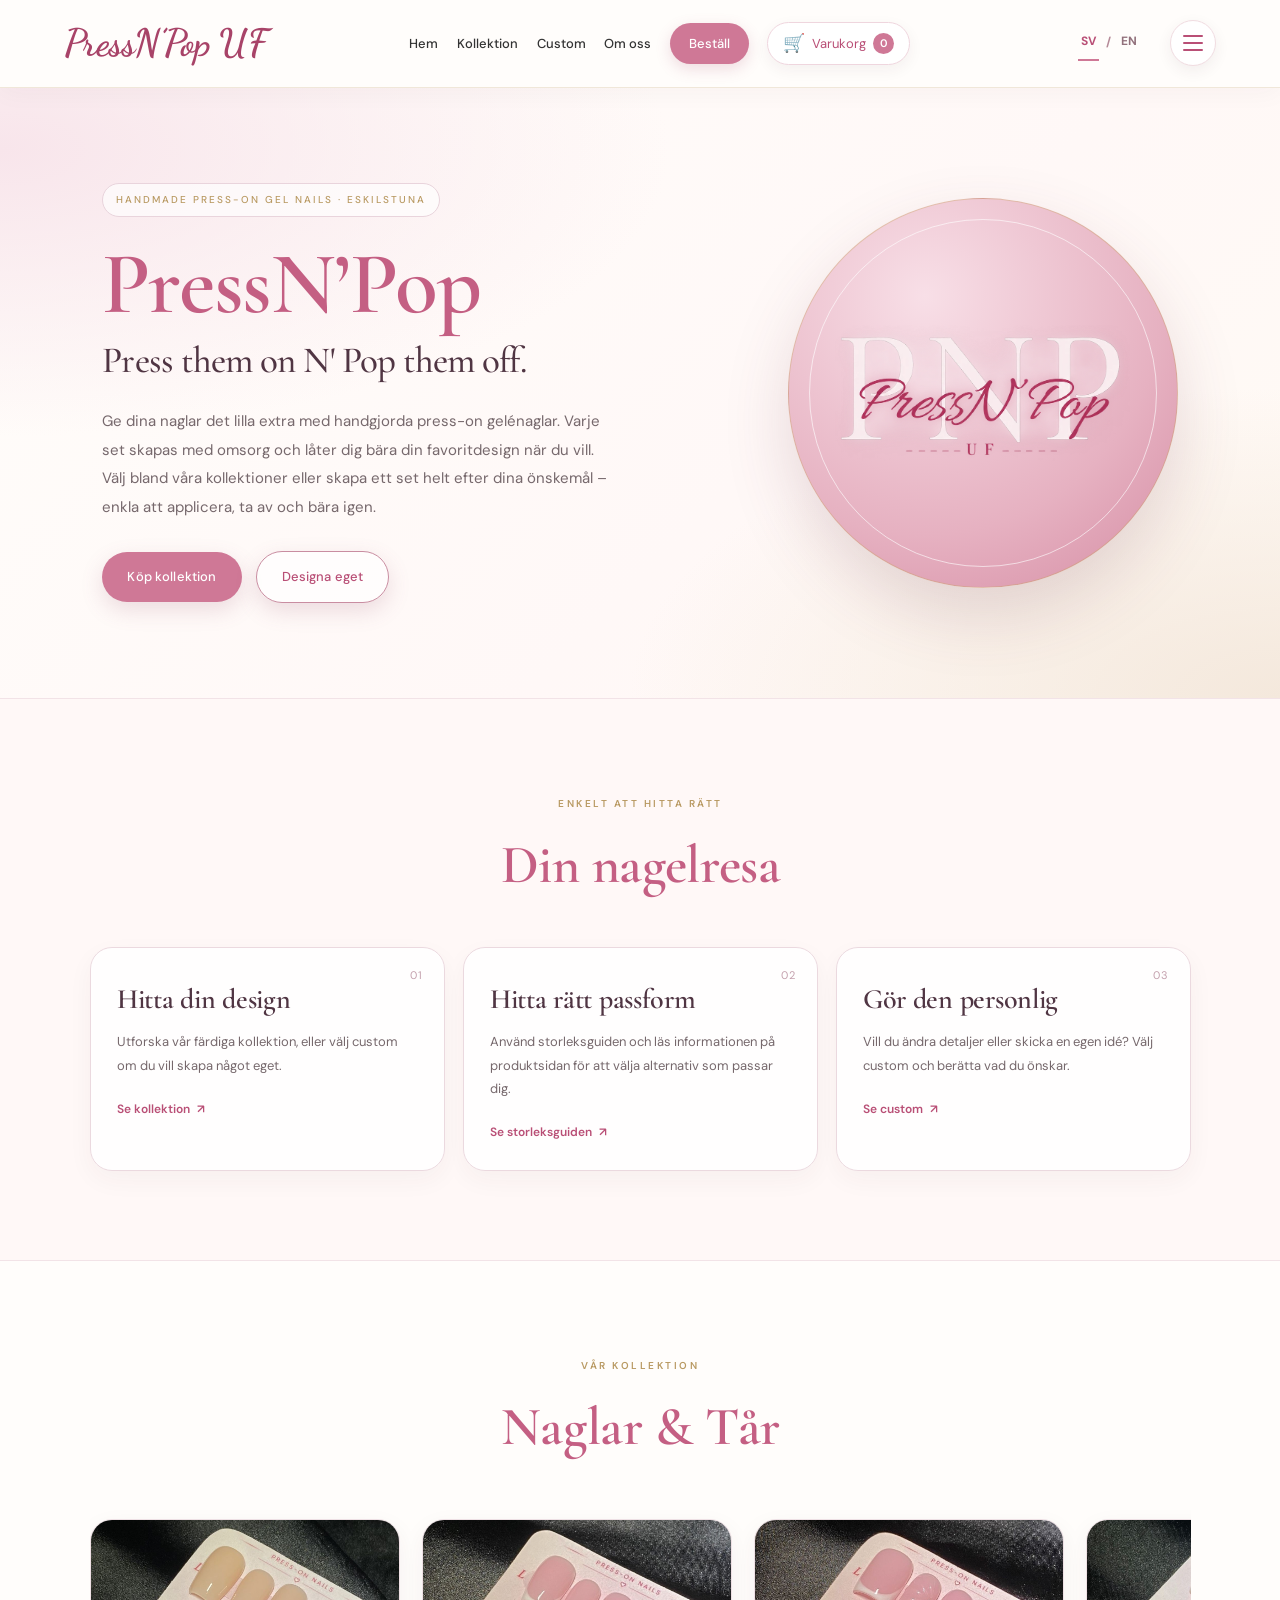
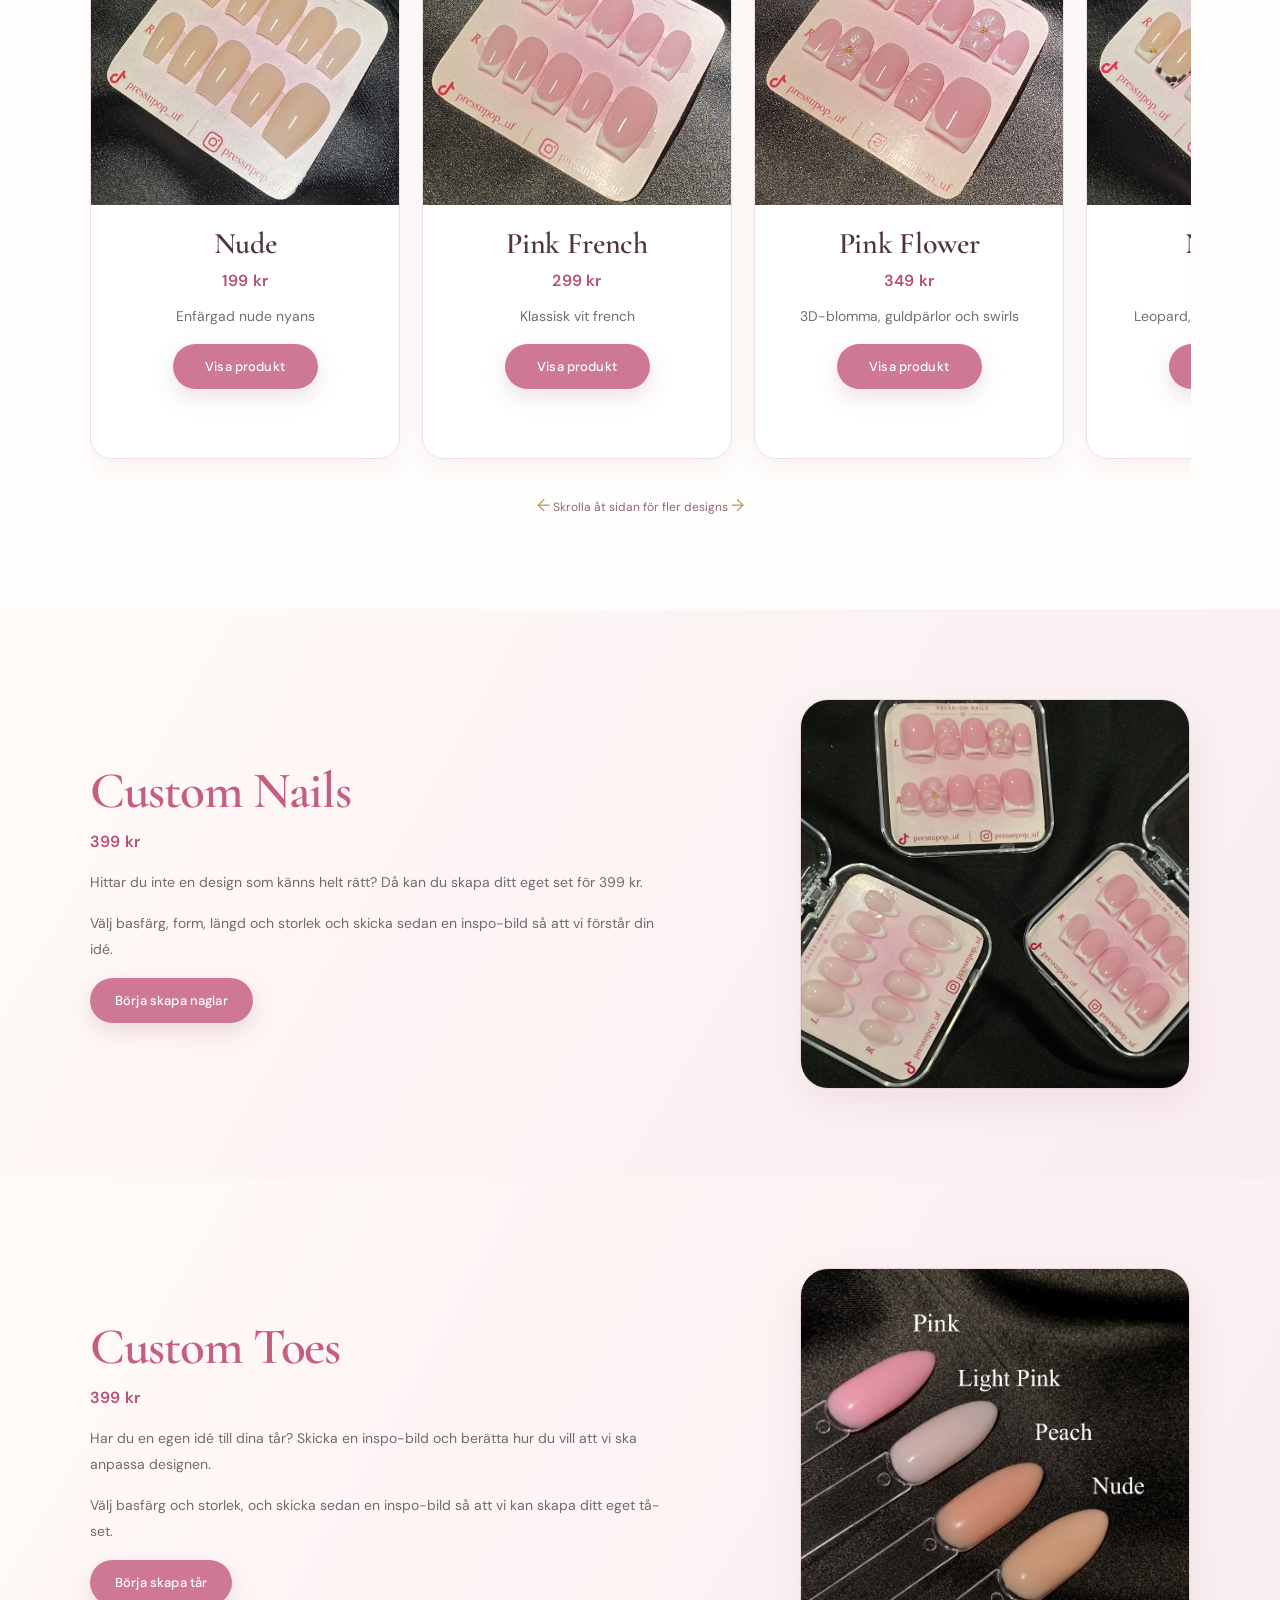
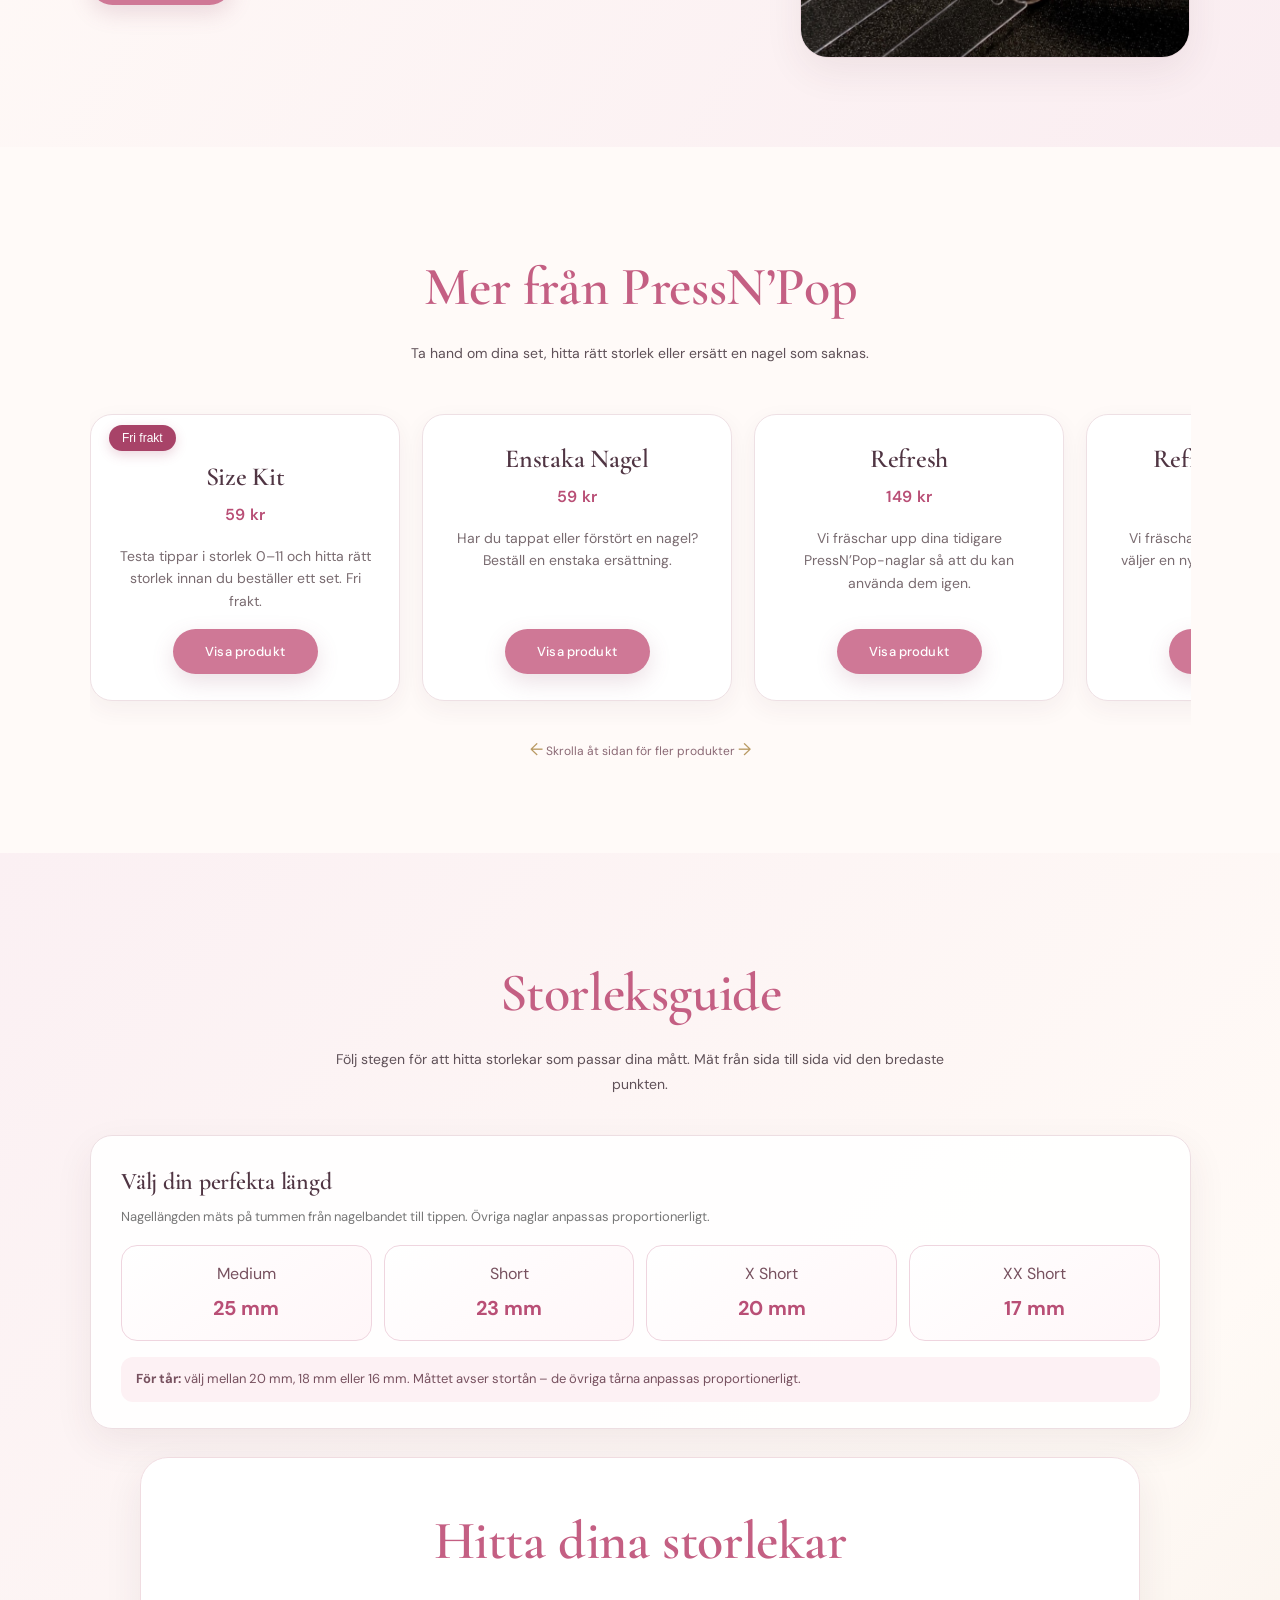
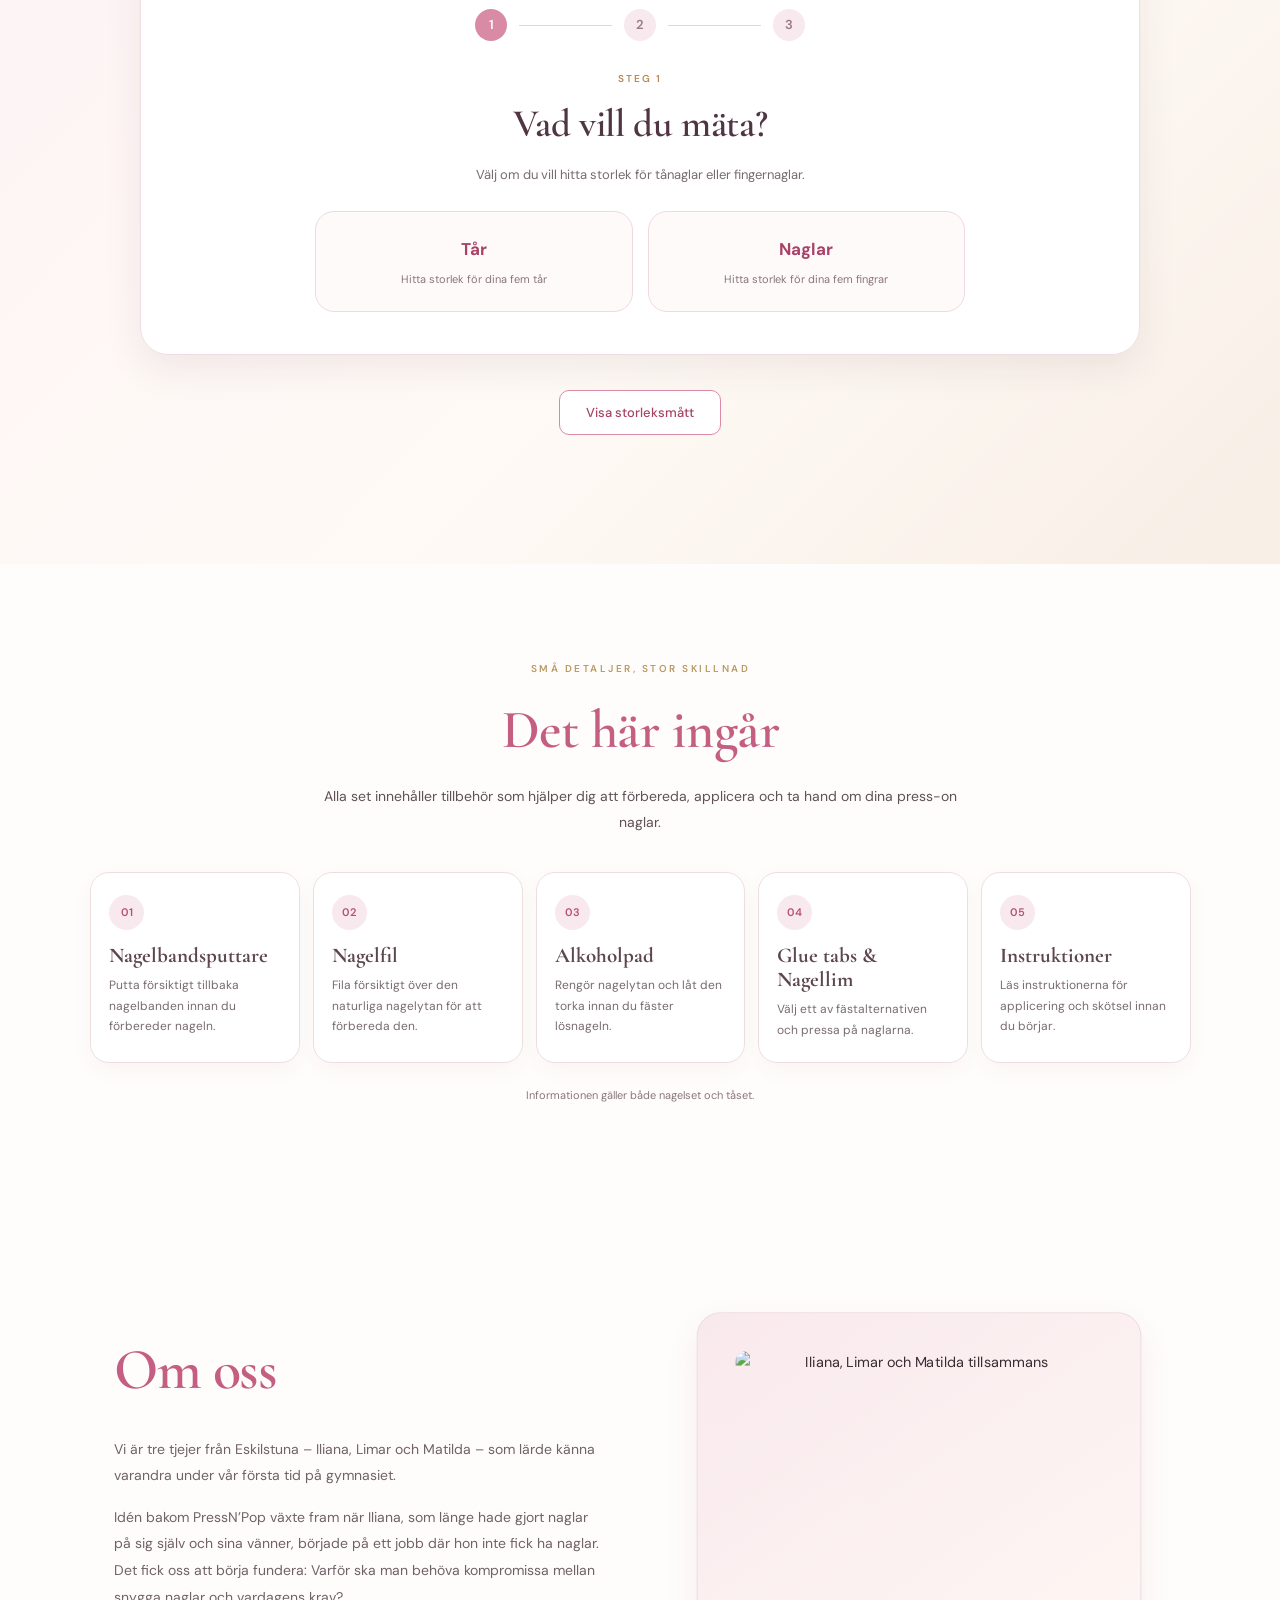
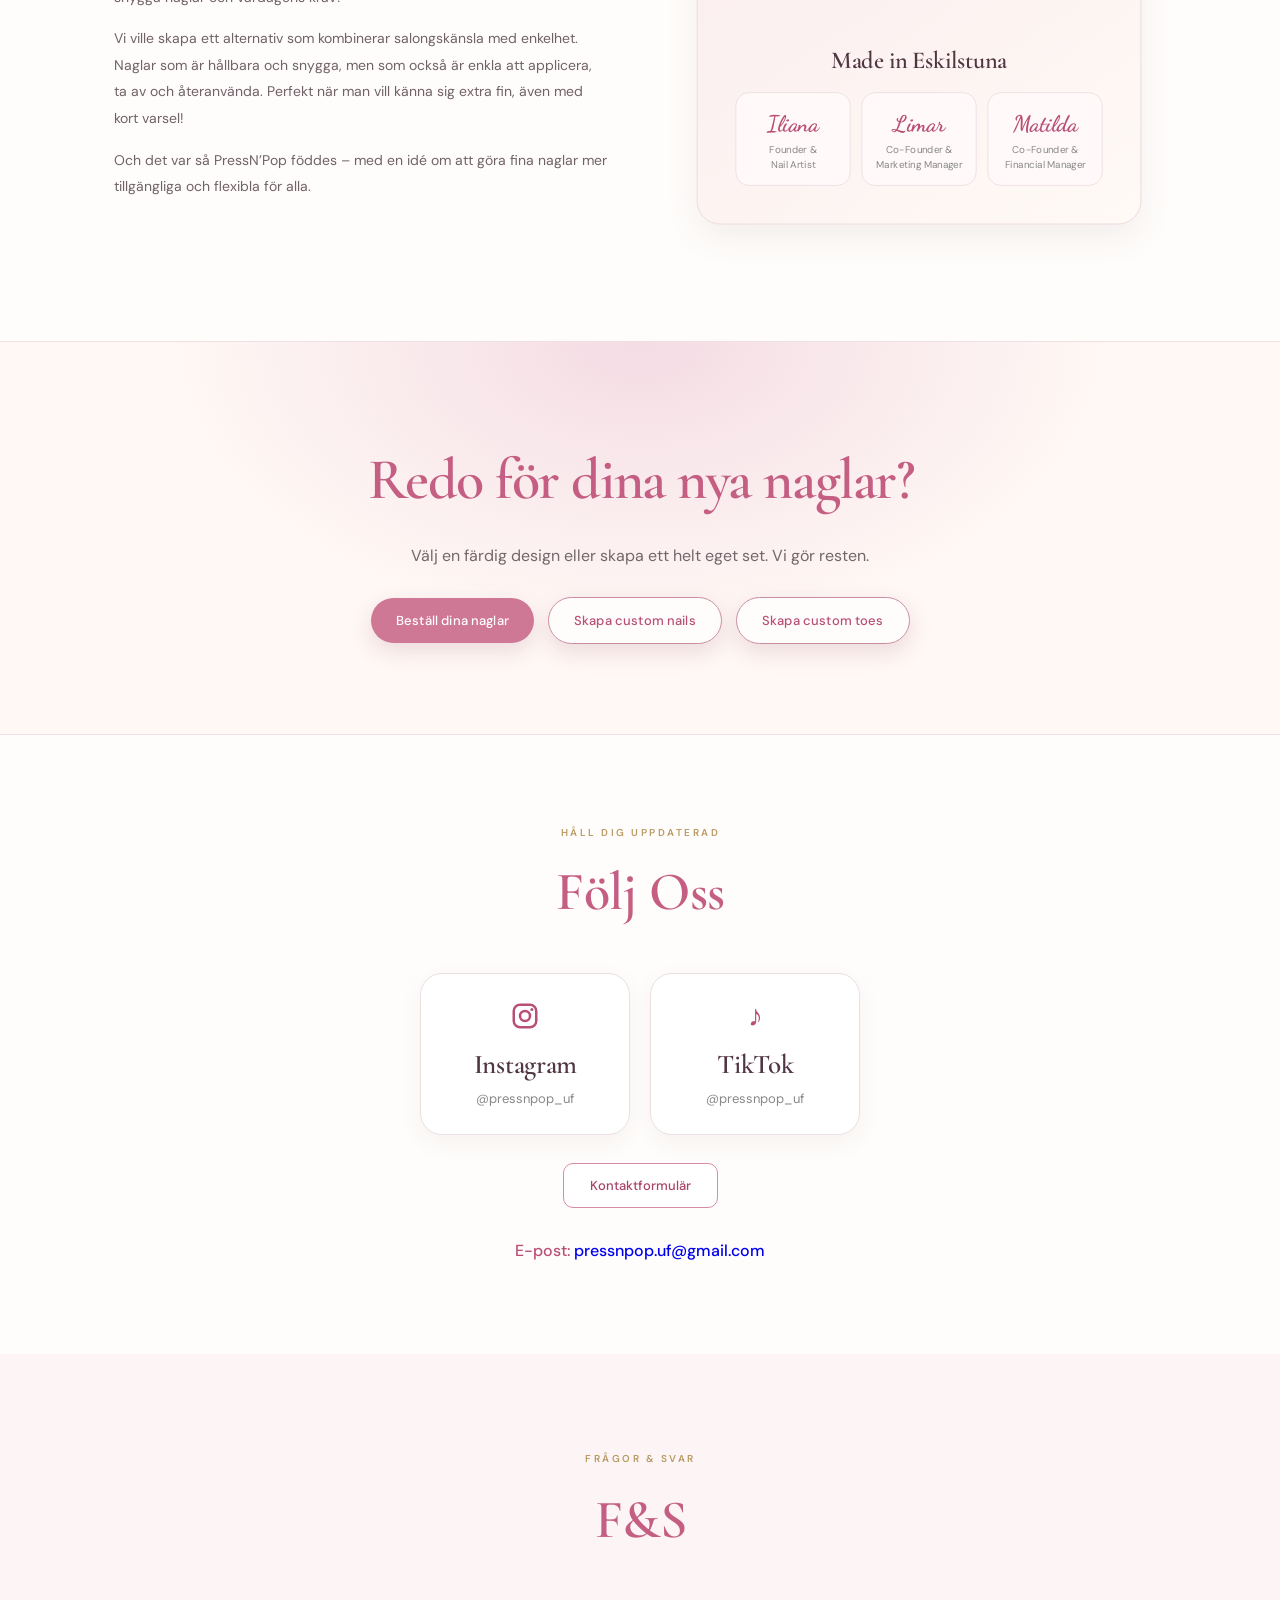
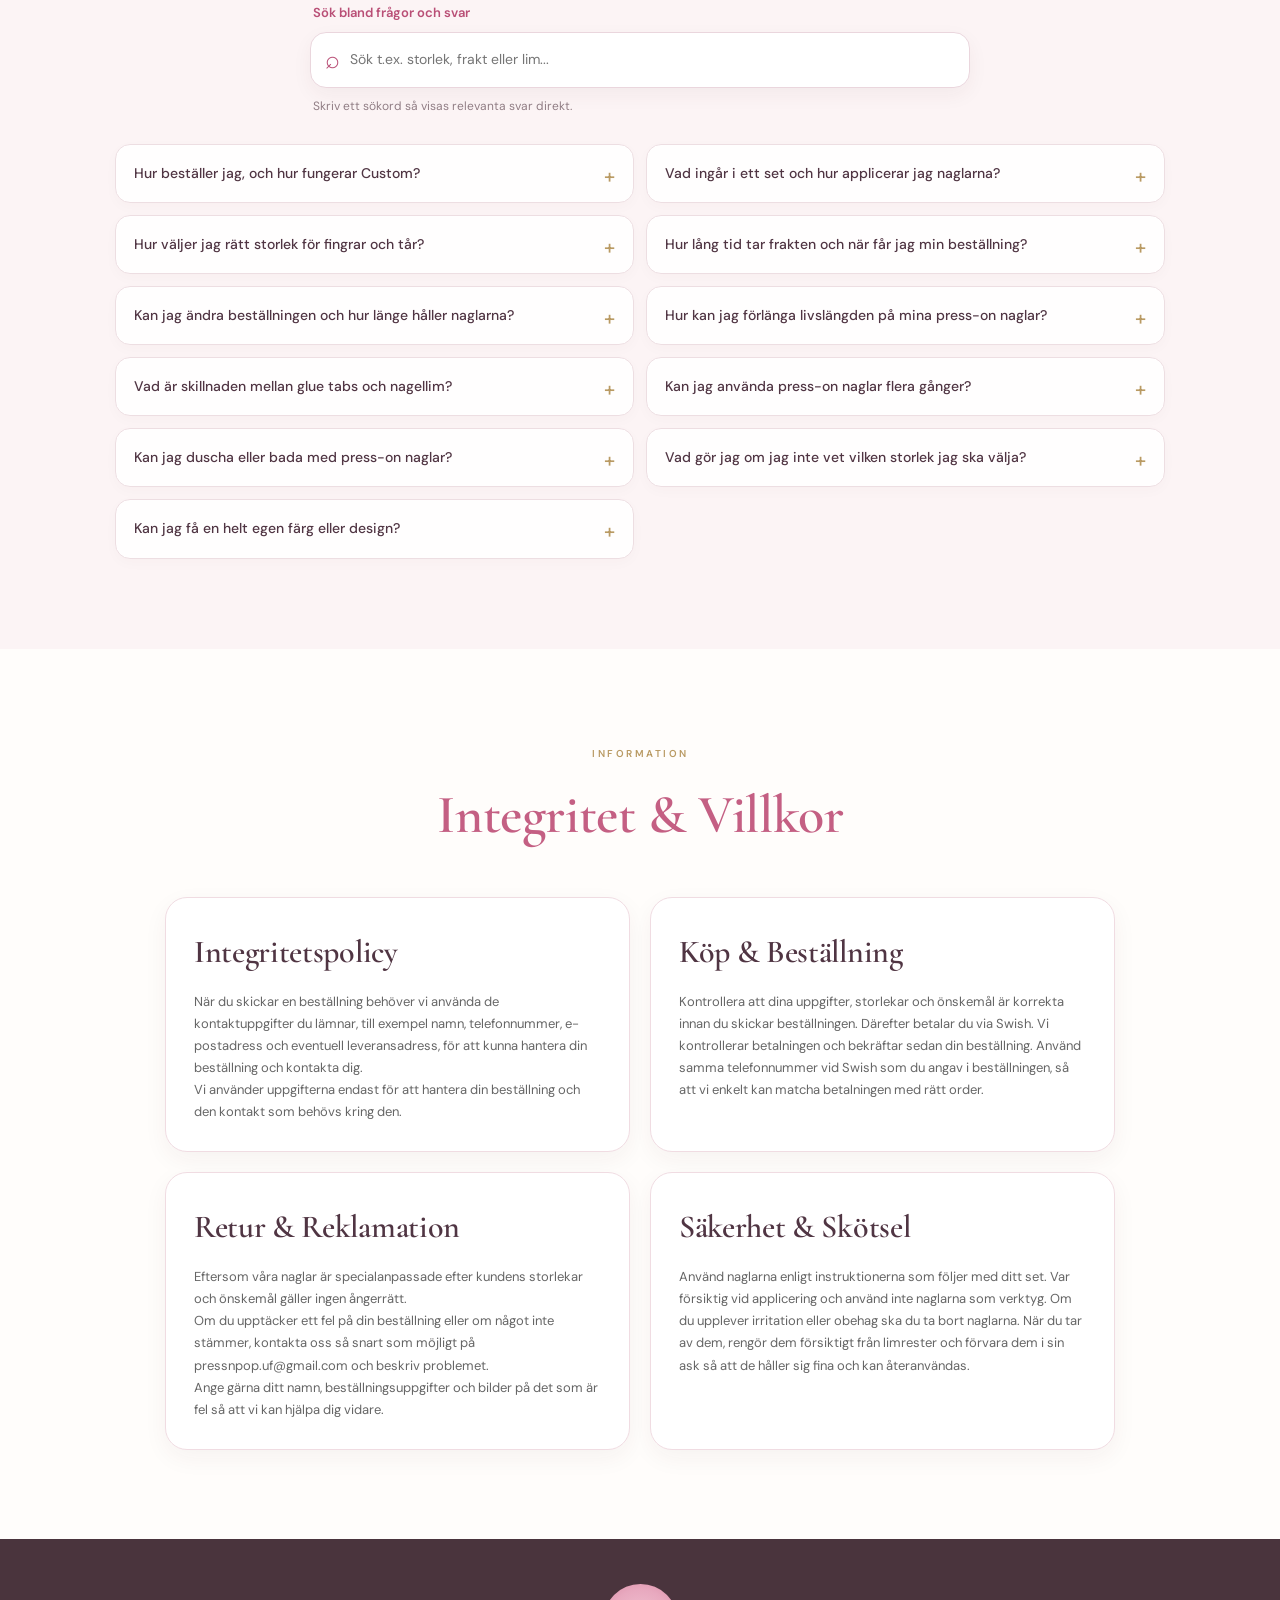
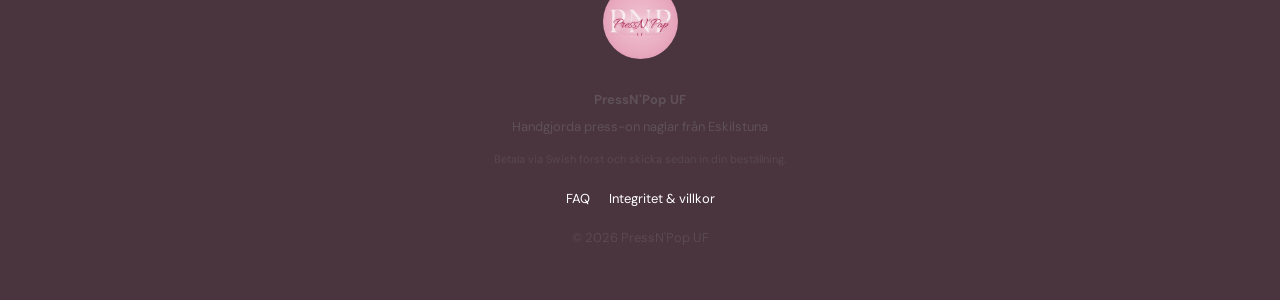
==== index.html @ e570b372 "Add files via upload" ====
<!DOCTYPE html>
<html lang="sv">
<head>
<meta name="viewport" content="width=device-width, initial-scale=1, viewport-fit=cover">
<title>PressN'Pop | Press-on Gel Nails </title>

<!-- FONTS -->

<link rel="preconnect" href="https://fonts.googleapis.com">
<link rel="preconnect" href="https://fonts.gstatic.com" crossorigin>

<link href="https://fonts.googleapis.com/css2?family=Cormorant+Garamond:wght@400;500;600;700&family=Dancing+Script:wght@500;600;700&family=DM+Sans:wght@400;500;600;700&display=swap" rel="stylesheet">

<link rel="stylesheet" href="style-01.css">

<link rel="stylesheet" href="style-02.css" id="pressnpop-final-adjustments">

<link rel="stylesheet" href="style-03.css">
</head>
<body>

<!-- =====================================================
     NAVIGATION
===================================================== -->

<nav>

<a href="#hem" class="logo-link">
    <div class="logo-text">PressN’Pop UF</div>
</a>

<div class="meny">

    <a href="#hem">Hem</a>
    <a href="#naglar">Kollektion</a>
    <a href="#custom">Custom</a>
    <a href="#omoss">Om oss</a>

    <a href="#bestall" class="bestall-knapp">
        Beställ
    </a>

    <button class="cart-button" type="button" onclick="openCart()" aria-label="Öppna varukorg">
        <span class="cart-icon">🛒</span>
        <span>Varukorg</span>
        <span class="cart-count" id="cartCount">0</span>
    </button>

</div>

<div class="language-switch" role="group" aria-label="Välj språk">
      <button type="button" class="language-option active" data-lang="sv" aria-pressed="true">SV</button>
      <span>/</span>
      <button type="button" class="language-option" data-lang="en" aria-pressed="false">EN</button>
    </div>
    <button class="site-menu-toggle" type="button" aria-label="Öppna detaljerad meny" aria-expanded="false" aria-controls="siteDetailMenu" onclick="toggleSiteDetailMenu()">
    <span></span><span></span><span></span>
</button>
<div class="site-detail-menu" id="siteDetailMenu" hidden>
    <div class="site-detail-menu-heading">Utforska PressN’Pop</div>
    <p class="site-detail-menu-intro">Hitta din favorit eller hoppa direkt till en del av sidan.</p>
    <a href="#hem" onclick="closeSiteDetailMenu()">⌂ Hem</a>
    <a href="#sa-funkar-det" onclick="closeSiteDetailMenu()"> Så funkar det</a>
    <a href="#detta-ingar" onclick="closeSiteDetailMenu()"> Det här ingår i nagelset</a>
    <details class="site-menu-group" open>
        <summary>Alla naglar</summary>
        <div class="site-menu-sublist">
            <a href="#naglar" onclick="closeSiteDetailMenu()">Se alla naglar</a>
            <a href="#naglar" onclick="openMenuProduct('Nude')">Nude</a>
            <a href="#naglar" onclick="openMenuProduct('Pink French')">Pink French</a>
            <a href="#naglar" onclick="openMenuProduct('Pink Flower')">Pink Flower</a>
            <a href="#naglar" onclick="openMenuProduct('Nude Leo')">Nude Leo</a>
        </div>
    </details>
    <details class="site-menu-group">
        <summary>Tådesigner</summary>
        <div class="site-menu-sublist">
            <a href="#tar" onclick="closeSiteDetailMenu()">Se alla tådesigner</a>
            <a href="#tar" onclick="openMenuToe('French Toes')">Franska tår</a>
        </div>
    </details>
    <details class="site-menu-group">
        <summary>Mer från PressN’Pop</summary>
        <div class="site-menu-sublist">
            <a href="#extra-tjanster" onclick="openExtraFromMenu('sizekit')">Storlekskit – hitta rätt storlek</a>
            <a href="#extra-tjanster" onclick="openExtraFromMenu('single')">Enstaka nagel</a>
            <a href="#extra-tjanster" onclick="openExtraFromMenu('refresh')">Uppfräschning</a>
            <a href="#extra-tjanster" onclick="openExtraFromMenu('redesign')">Ny design</a>
        </div>
    </details>
    <details class="site-menu-group">
        <summary>Custom</summary>
        <div class="site-menu-sublist">
            <a href="#custom" onclick="closeSiteDetailMenu()">Custom – skapa egna naglar</a>
            <a href="#custom" onclick="closeSiteDetailMenu()">Custom – skapa egna tår</a>
        </div>
    </details>
    <details class="site-menu-group">
        <summary>Storlekar & hjälp</summary>
        <div class="site-menu-sublist">
            <a href="#storlek" onclick="closeSiteDetailMenu()">Storleksguide för naglar</a>
            <a href="#storlek" onclick="closeSiteDetailMenu()">Storleksguide för tår</a>
            <a href="#faq" onclick="closeSiteDetailMenu()">Vanliga frågor</a>
            <a href="#bestall" onclick="closeSiteDetailMenu()">Så beställer du</a>
        </div>
    </details>
    <a href="#omoss" onclick="closeSiteDetailMenu()"> Om oss</a>
    <a href="#kontakt" onclick="closeSiteDetailMenu()">✉ Kontakt</a>
    <button class="site-menu-cart" type="button" onclick="openCart(); closeSiteDetailMenu()">🛒 Öppna varukorgen</button>
</div>

</nav>

<!-- =====================================================
     HERO
===================================================== -->

<section class="hero" id="hem">


<div class="hero-text">

    <div class="liten-text">
        Handmade press-on gel nails · Eskilstuna
    </div>

    <h1>PressN’Pop</h1>

    <h2>Press them on N' Pop them off.</h2>

    <p>
        Ge dina naglar det lilla extra med handgjorda press-on gelénaglar.
        Varje set skapas med omsorg och låter dig bära din favoritdesign när du vill.
        Välj bland våra kollektioner eller skapa ett set helt efter dina önskemål –
        enkla att applicera, ta av och bära igen.
    </p>

    <a href="#naglar" class="knapp">
        Köp kollektion
    </a>

    <a href="#custom" class="knapp knapp-outline">
        Designa eget
    </a>

</div>

<div class="hero-logo">


    <img
        src="[data-uri]"
        alt="PressN’Pop"
    >

</div>


</section>

<!-- =====================================================
     SÅ FUNKAR DET — TEXTBASERAD INFORMATION
===================================================== -->
<section class="how-it-works" id="sa-funkar-det">
    <div class="rubrik">
        <span>Enkelt att hitta rätt</span>
        <h2>Din nagelresa</h2>
        
    </div>
    <div class="how-grid">
        <article class="how-card"><span class="how-number">01</span>
<h3>Hitta din design</h3><p>Utforska vår färdiga kollektion, eller välj custom om du vill skapa något eget.</p><a href="#naglar">Se kollektion <span aria-hidden="true">↗</span></a></article>
        <article class="how-card"><span class="how-number">02</span>
<h3>Hitta rätt passform</h3><p>Använd storleksguiden och läs informationen på produktsidan för att välja alternativ som passar dig.</p><a href="#storlek">Se storleksguiden <span aria-hidden="true">↗</span></a></article>
        <article class="how-card"><span class="how-number">03</span>
<h3>Gör den personlig</h3><p>Vill du ändra detaljer eller skicka en egen idé? Välj custom och berätta vad du önskar.</p><a href="#custom">Se custom <span aria-hidden="true">↗</span></a></article>
    </div>
</section>

<!-- =====================================================
     VÅRA NAGLAR
===================================================== -->

<section id="naglar" class="design-section">
<div class="rubrik">

    <span>Vår kollektion</span>

    <h2>Naglar &amp; Tår</h2>

    

</div>

<div class="design-scroll-wrapper">

    <div class="naglar">

        <div class="nagel-kort product-card" onclick="openProductDetail(1)">
            <div class="nagel-bild">
                <img src="bilder/vanillavibe1.jpg" alt="Nude naglar"
                     onerror="this.style.display='none'">
                <img src="bilder/vanillavibe2.jpg" alt="Nude naglar – bild 2"
                     onerror="this.remove()">
</div>

            <div class="nagel-info">
                <h3>Nude</h3>
                <div class="product-card-price">199 kr</div>
                <p>Enfärgad nude nyans</p>

                <button class="knapp" type="button" onclick="event.stopPropagation(); openProductDetailByName('Nude')">
                    Visa produkt
                </button>
            </div>
        </div>

        

        <div class="nagel-kort product-card" onclick="openProductDetail(2)">
            <div class="nagel-bild">
                <img src="bilder/pearlpress1.jpg" alt="Pink French naglar"
                     onerror="this.style.display='none'">
                <img src="bilder/pearlpress2.jpg" alt="Pink French naglar – bild 2"
                     onerror="this.remove()">
</div>

            <div class="nagel-info">
                <h3>Pink French</h3>
                <div class="product-card-price">299 kr</div>
                <p>Klassisk vit french </p>

                <button class="knapp" type="button" onclick="event.stopPropagation(); openProductDetailByName('Pink French')">
                    Visa produkt
                </button>
            </div>
        </div>

        

        <div class="nagel-kort product-card" onclick="openProductDetail(3)">
            <div class="nagel-bild">
                <img src="bilder/bubblebliss1.jpg" alt="Pink Flower naglar"
                     onerror="this.style.display='none'">
                <img src="bilder/bubblebliss2.jpg" alt="Pink Flower naglar – bild 2"
                     onerror="this.remove()">
</div>

            <div class="nagel-info">
                <h3>Pink Flower</h3>
                <div class="product-card-price">349 kr</div>
                <p>3D-blomma, guldpärlor och swirls</p>

                <button class="knapp" type="button" onclick="event.stopPropagation(); openProductDetailByName('Pink Flower')">
                    Visa produkt
                </button>
            </div>
        </div>

        <div class="nagel-kort product-card" onclick="openProductDetail(4)">
            <div class="nagel-bild">
                <img src="bilder/sugerswirl1.jpg" alt="Nude Leo naglar"
                     onerror="this.style.display='none'">
                <img src="bilder/sugerswirl2.jpg" alt="Nude Leo naglar – bild 2"
                     onerror="this.remove()">
</div>

            <div class="nagel-info">
                <h3>Nude Leo</h3>
                <div class="product-card-price">349 kr</div>
                <p>Leopard, 3D-swirl och guldpärlor</p>

                <button class="knapp" type="button" onclick="event.stopPropagation(); openProductDetailByName('Nude Leo')">
                    Visa produkt
                </button>
            </div>
        </div>



        <div class="nagel-kort product-card" id="tar" onclick="openToeProductDetail('French Toes')">
            <div class="nagel-bild">
                <img src="bilder/fransktar1.jpeg" alt="French Toes"
                     onerror="this.style.display='none'">
                <img src="bilder/fransktar2.jpeg" alt="French Toes – bild 2"
                     onerror="this.remove()">
            </div>

            <div class="nagel-info">
                <h3><span class="toe-name">French</span><span class="toe-label">Toes</span></h3>
                <div class="product-card-price">349 kr</div>
                <p>Klassisk vit french med val av basfärg. Välj mellan Light Pink, Pink, Nude eller Peach.</p>

                <button class="knapp" type="button" onclick="event.stopPropagation(); openToeOrder('French Toes')">
                    Visa produkt
                </button>
            </div>
        </div>

    </div>

</div>

<div class="scroll-hint">
    <span>←</span>
    Skrolla åt sidan för fler designs
    <span>→</span>
</div>

</section>

<!-- =====================================================
     CUSTOM NAGLAR
===================================================== -->

<section class="custom" id="custom">
<div class="custom-text">
<h2>
        Custom Nails
    </h2>
    <div class="product-card-price custom-price">399 kr</div>

    <p>
        Hittar du inte en design som känns helt rätt?
        Då kan du skapa ditt eget set för 399 kr.
    </p>

    <p>
        Välj basfärg, form, längd och storlek och skicka sedan en inspo-bild så att vi förstår din idé.
    </p>

    <button class="knapp" onclick="openCustomNails()">
        Börja skapa naglar
    </button>

</div>

<div class="custom-bild">

    <img
        src="bilder/custom.jpeg"
        alt="Custom nageldesign"
        onerror="this.style.display='none'"
    >

</div>

</section>

<!-- =====================================================
     CUSTOM TÅR
===================================================== -->

<section class="custom" id="customToes">
<div class="custom-text">
<h2>
        Custom Toes
    </h2>
    <div class="product-card-price custom-price">399 kr</div>

    <p>
        Har du en egen idé till dina tår?
        Skicka en inspo-bild och berätta hur du vill
        att vi ska anpassa designen.
    </p>

    <p>
        Välj basfärg och storlek, och skicka sedan en inspo-bild så att vi kan skapa ditt eget tå-set.
    </p>

    <button class="knapp" onclick="openCustomToes()">
        Börja skapa tår
    </button>

</div>

<div class="custom-bild">

    <img
        src="bilder/customtar1.png"
        alt="Custom tådesign"
        onerror="this.style.display='none'"
    >

</div>

</section>

<!-- =====================================================
     STORLEKSGUIDE
===================================================== -->

<!-- =====================================================
     EXTRA TJÄNSTER
===================================================== -->
<section id="extra-tjanster" style="background:#fffaf8;">
    <div class="rubrik">
        <span></span>
        <h2>Mer från PressN’Pop</h2>
        <p>Ta hand om dina set, hitta rätt storlek eller ersätt en nagel som saknas.</p>
    </div>
    <div class="design-scroll-wrapper">
        <div class="naglar extra-grid">
            <div class="nagel-kort extra-card" data-free-shipping="true" onclick="openExtraDetail('sizekit')">
                <div class="nagel-info">
                    <h3>Size Kit</h3>
                    <div class="product-card-price" data-extra-price="sizekit"></div>
                    <p>Testa tippar i storlek 0–11 och hitta rätt storlek innan du beställer ett set. Fri frakt.</p>
                    <button class="knapp" type="button" onclick="event.stopPropagation(); openExtraDetail('sizekit')">Visa produkt</button>
                </div>
            </div>
            <div class="nagel-kort extra-card" onclick="openExtraDetail('single')">
                <div class="nagel-info">
                    <h3>Enstaka Nagel</h3>
                    <div class="product-card-price" data-extra-price="single"></div>
                    <p>Har du tappat eller förstört en nagel? Beställ en enstaka ersättning.</p>
                    <button class="knapp" type="button" onclick="event.stopPropagation(); openExtraDetail('single')">Visa produkt</button>
                </div>
            </div>
<div class="nagel-kort extra-card" onclick="openExtraDetail('refresh')">
                <div class="nagel-info">
                    <h3>Refresh</h3>
                    <div class="product-card-price" data-extra-price="refresh"></div>
                    <p>Vi fräschar upp dina tidigare PressN’Pop-naglar så att du kan använda dem igen.</p>
                    <button class="knapp" type="button" onclick="event.stopPropagation(); openExtraDetail('refresh')">Visa produkt</button>
                </div>
            </div>
            <div class="nagel-kort extra-card" onclick="openExtraDetail('redesign')">
                <div class="nagel-info">
                    <h3>Refresh Redesign</h3>
                    <div class="product-card-price" data-extra-price="redesign"></div>
                    <p>Vi fräschar upp dina naglar och du väljer en ny design från vår kollektion.</p>
                    <button class="knapp" type="button" onclick="event.stopPropagation(); openExtraDetail('redesign')">Visa produkt</button>
                </div>
            </div>
            
        </div>
    </div>
    <div class="scroll-hint" style="display:block !important; visibility:visible !important; opacity:1 !important; text-align:center; color:#8b6975; font-size:12px; margin:10px auto 0; position:relative; z-index:2;">
        <span>←</span>
        Skrolla åt sidan för fler produkter
        <span>→</span>
    </div>
</section>

<section class="size-section" id="storlek">
<div class="rubrik">
    <span></span>
    <h2>Storleksguide</h2>
    <p>Följ stegen för att hitta storlekar som passar dina mått. Mät från sida till sida vid den bredaste punkten.</p>
</div>

<div class="length-guide-card">
    <div class="length-guide-heading">
        <div class="length-guide-heading-copy"><h3>Välj din perfekta längd</h3><p>Nagellängden mäts på tummen från nagelbandet till tippen. Övriga naglar anpassas proportionerligt. </p></div>
    </div>
    <div class="length-guide-options">
        <div class="length-guide-option"><span>Medium</span><strong>25 mm</strong></div>
        <div class="length-guide-option"><span>Short</span><strong>23 mm</strong></div>
        <div class="length-guide-option"><span>X Short</span><strong>20 mm</strong></div>
        <div class="length-guide-option"><span>XX Short</span><strong>17 mm</strong></div>
    </div>
    <div class="toe-length-note"><strong>För tår:</strong> välj mellan 20 mm, 18 mm eller 16 mm. Måttet avser stortån – de övriga tårna anpassas proportionerligt.</div>
</div>

<div class="size-wizard" id="sizeWizard">
  <div class="rubrik size-wizard-title"><span></span><h2>Hitta dina storlekar</h2></div>
  <div class="size-step-indicator"><span class="active" data-step-dot="1">1</span><i></i><span data-step-dot="2">2</span><i></i><span data-step-dot="3">3</span></div>
  <div class="size-step" data-step="1">
    <p class="size-step-kicker">STEG 1</p><h3>Vad vill du mäta?</h3><p>Välj om du vill hitta storlek för tånaglar eller fingernaglar.</p>
    <div class="size-kind-options">
      <button type="button" class="size-kind-button" data-size-kind="toes"><strong>Tår</strong><small>Hitta storlek för dina fem tår</small></button>
      <button type="button" class="size-kind-button" data-size-kind="nails"><strong>Naglar</strong><small>Hitta storlek för dina fem fingrar</small></button>
    </div>
  </div>
  <div class="size-step" data-step="2" hidden>
    <p class="size-step-kicker">STEG 2</p><h3 id="sizeStepTwoTitle">Välj form</h3><p id="sizeStepTwoCopy">Välj formen du vill beställa så jämför vi dina mått med rätt storlekstabell.</p>
    <div class="size-shape-options" id="sizeShapeOptions">
      <button type="button" data-size-shape="Almond Medium" class="selected">Almond Medium</button><button type="button" data-size-shape="Almond Short">Almond Short</button><button type="button" data-size-shape="Square">Square</button><button type="button" data-size-shape="Coffin">Coffin</button>
    </div>
    <div class="size-wizard-actions"><button type="button" class="size-back-button" data-size-back="1">Tillbaka</button><button type="button" class="size-primary-button" data-size-next="3">Fortsätt</button></div>
  </div>
  <div class="size-step" data-step="3" hidden>
    <p class="size-step-kicker">STEG <span id="sizeStepThreeNumber">2</span></p><h3 id="sizeMeasureTitle">Fyll i dina mått</h3>
    <p>Mät varje naturlig nagel/tå från sida till sida vid den bredaste punkten. Skriv måttet i millimeter (mm).</p>
    <div class="size-measure-grid" id="sizeMeasureGrid">
      <label><span id="sizeLabel0">Stortå</span><input inputmode="decimal" type="number" min="1" max="40" step="0.1" placeholder="mm" aria-label="Mått 1 i millimeter"></label>
      <label><span id="sizeLabel1">Tå 2</span><input inputmode="decimal" type="number" min="1" max="40" step="0.1" placeholder="mm" aria-label="Mått 2 i millimeter"></label>
      <label><span id="sizeLabel2">Tå 3</span><input inputmode="decimal" type="number" min="1" max="40" step="0.1" placeholder="mm" aria-label="Mått 3 i millimeter"></label>
      <label><span id="sizeLabel3">Tå 4</span><input inputmode="decimal" type="number" min="1" max="40" step="0.1" placeholder="mm" aria-label="Mått 4 i millimeter"></label>
      <label><span id="sizeLabel4">Lilltå</span><input inputmode="decimal" type="number" min="1" max="40" step="0.1" placeholder="mm" aria-label="Mått 5 i millimeter"></label>
    </div>
    <p class="size-measure-error" id="sizeMeasureError" role="alert" hidden>Fyll i alla fem mått med ett giltigt mm-värde.</p>
    <div class="size-wizard-actions"><button type="button" class="size-back-button" data-size-back="2">Tillbaka</button><button type="button" class="size-primary-button" id="findMySizes">Visa mina storlekar</button></div>
    <div class="size-results" id="sizeResults" aria-live="polite" hidden></div>
  </div>
</div>
<div class="size-reference-toggle-wrap">
  <button type="button" class="size-reference-toggle" id="toggleSizeReference" aria-expanded="false">Visa storleksmått</button>
  <div class="size-reference-panel" id="sizeReferencePanel" hidden>
    <div class="size-reference-choice" role="group" aria-label="Välj storleksmått">
      <button type="button" class="selected" data-reference-kind="nails">Naglar</button>
      <button type="button" data-reference-kind="toes">Tår</button>
    </div>
    <div class="size-reference-nails"><div class="size-content">
    <div class="size-card">
        <h3>Square</h3>
        <p>Samma mått gäller för alla längder.</p>
        <table class="size-table">
            <tr><th>Storlek</th><th>Bredd</th></tr>
            <tr><td>00</td><td>17,0 mm</td></tr><tr><td>01</td><td>16,0 mm</td></tr><tr><td>02</td><td>15,0 mm</td></tr><tr><td>03</td><td>14,0 mm</td></tr><tr><td>04</td><td>13,0 mm</td></tr><tr><td>05</td><td>12,0 mm</td></tr><tr><td>06</td><td>12,0 mm</td></tr><tr><td>07</td><td>11,0 mm</td></tr><tr><td>08</td><td>11,0 mm</td></tr><tr><td>09</td><td>10,0 mm</td></tr><tr><td>10</td><td>9,0 mm</td></tr><tr><td>11</td><td>8,0 mm</td></tr>
        </table><div class="size-note">00 = störst · 11 = minst</div>
    </div>

    <div class="size-card">
        <h3>Coffin</h3>
        <p>Samma mått gäller för alla längder.</p>
        <table class="size-table">
            <tr><th>Storlek</th><th>Bredd</th></tr>
            <tr><td>00</td><td>16,5 mm</td></tr><tr><td>01</td><td>16,0 mm</td></tr><tr><td>02</td><td>15,0 mm</td></tr><tr><td>03</td><td>14,5 mm</td></tr><tr><td>04</td><td>14,0 mm</td></tr><tr><td>05</td><td>12,5 mm</td></tr><tr><td>06</td><td>12,0 mm</td></tr><tr><td>07</td><td>11,5 mm</td></tr><tr><td>08</td><td>11,0 mm</td></tr><tr><td>09</td><td>10,5 mm</td></tr><tr><td>10</td><td>9,5 mm</td></tr><tr><td>11</td><td>8,5 mm</td></tr>
        </table><div class="size-note">00 = störst · 11 = minst</div>
    </div>

    <div class="size-card">
        <h3>Almond Medium</h3>
        <p>Bredd på Almond Medium-tippar.</p>
        <table class="size-table">
            <tr><th>Storlek</th><th>Bredd</th></tr>
            <tr><td>00</td><td>17,0 mm</td></tr><tr><td>01</td><td>16,0 mm</td></tr><tr><td>02</td><td>15,0 mm</td></tr><tr><td>03</td><td>14,0 mm</td></tr><tr><td>04</td><td>13,0 mm</td></tr><tr><td>05</td><td>12,5 mm</td></tr><tr><td>06</td><td>12,0 mm</td></tr><tr><td>07</td><td>11,5 mm</td></tr><tr><td>08</td><td>11,0 mm</td></tr><tr><td>09</td><td>10,5 mm</td></tr><tr><td>10</td><td>9,5 mm</td></tr><tr><td>11</td><td>8,5 mm</td></tr>
        </table><div class="size-note">00 = störst · 11 = minst</div>
    </div>

    <div class="size-card">
        <h3>Almond Short</h3>
        <p>Bredd på Almond Short-tippar.</p>
        <table class="size-table">
            <tr><th>Storlek</th><th>Bredd</th></tr>
            <tr><td>00</td><td>19,0 mm</td></tr><tr><td>01</td><td>17,5 mm</td></tr><tr><td>02</td><td>16,0 mm</td></tr><tr><td>03</td><td>15,0 mm</td></tr><tr><td>04</td><td>14,5 mm</td></tr><tr><td>05</td><td>14,0 mm</td></tr><tr><td>06</td><td>13,5 mm</td></tr><tr><td>07</td><td>13,0 mm</td></tr><tr><td>08</td><td>12,0 mm</td></tr><tr><td>09</td><td>11,0 mm</td></tr><tr><td>10</td><td>10,0 mm</td></tr><tr><td>11</td><td>9,0 mm</td></tr>
        </table><div class="size-note">00 = störst · 11 = minst</div>
    </div>

</div></div>
    <div class="size-reference-toes" hidden><div class="size-content"><div class="size-card">
        <h3>Toes</h3>
        <p>Bredd på tåtippar. Samma mått gäller för alla längder.</p>
        <div class="size-table-split">
        <table class="size-table">
            <tr><th>Storlek</th><th>Bredd</th></tr>
            <tr><td>00</td><td>23 mm</td></tr><tr><td>0</td><td>21,5 mm</td></tr><tr><td>1</td><td>20,5 mm</td></tr><tr><td>2</td><td>20 mm</td></tr><tr><td>3</td><td>19 mm</td></tr>
        </table>
        <table class="size-table">
            <tr><th>Storlek</th><th>Bredd</th></tr>
            <tr><td>4</td><td>18 mm</td></tr><tr><td>5</td><td>15 mm</td></tr><tr><td>6</td><td>14 mm</td></tr><tr><td>7</td><td>13 mm</td></tr><tr><td>8</td><td>12 mm</td></tr>
        </table>
        <table class="size-table">
            <tr><th>Storlek</th><th>Bredd</th></tr>
            <tr><td>9</td><td>10,5 mm</td></tr><tr><td>10</td><td>10 mm</td></tr><tr><td>11</td><td>9 mm</td></tr><tr><td>12</td><td>8 mm</td></tr><tr><td>13</td><td>7 mm</td></tr>
        </table>
        </div><div class="size-note">00 = störst · 13 = minst</div>
    </div></div>
</div>
  </div>
</div>
</section>

<!-- =====================================================
     DET HÄR INGÅR I ETT NAGELSET
===================================================== -->
<section class="included-section" id="detta-ingar">
    <div class="rubrik">
        <span>Små detaljer, stor skillnad</span>
        <h2>Det här ingår</h2>
        <p>Alla set innehåller tillbehör som hjälper dig att förbereda, applicera och ta hand om dina press-on naglar.</p>
    </div>
    <div class="included-grid">
        <div class="included-item"><span>01</span><div><strong>Nagelbandsputtare</strong><p>Putta försiktigt tillbaka nagelbanden innan du förbereder nageln.</p></div></div>
        <div class="included-item"><span>02</span><div><strong>Nagelfil</strong><p>Fila försiktigt över den naturliga nagelytan för att förbereda den.</p></div></div>
        <div class="included-item"><span>03</span><div><strong>Alkoholpad</strong><p>Rengör nagelytan och låt den torka innan du fäster lösnageln.</p></div></div>
        <div class="included-item"><span>04</span><div><strong>Glue tabs &amp; Nagellim</strong><p>Välj ett av fästalternativen och pressa på naglarna.</p></div></div>
        <div class="included-item"><span>05</span><div><strong>Instruktioner</strong><p>Läs instruktionerna för applicering och skötsel innan du börjar.</p></div></div>
    </div>
    <p class="included-note">Informationen gäller både nagelset och tåset.</p>
</section>

<!-- =====================================================
     ABOUT US
===================================================== -->

<section id="omoss" class="about-section">
<div class="about-content">

    <div class="about-text">
<h2>Om oss</h2>

        <p>
            Vi är tre tjejer från Eskilstuna – Iliana, Limar och Matilda – som lärde känna varandra under vår första tid på gymnasiet.
        </p>

        <p>
            Idén bakom PressN’Pop växte fram när Iliana, som länge hade gjort naglar på sig själv och sina vänner, började på ett jobb där hon inte fick ha naglar. Det fick oss att börja fundera: Varför ska man behöva kompromissa mellan snygga naglar och vardagens krav?
        </p>

        <p>
            Vi ville skapa ett alternativ som kombinerar salongskänsla med enkelhet. Naglar som är hållbara och snygga, men som också är enkla att applicera, ta av och återanvända. Perfekt när man vill känna sig extra fin, även med kort varsel!
        </p>

        <p>
            Och det var så PressN’Pop föddes – med en idé om att göra fina naglar mer tillgängliga och flexibla för alla.
        </p>

        </div>


    <div class="about-card">

        <img class="about-photo" src="bilder/om-oss.png" alt="Iliana, Limar och Matilda tillsammans">
<h3>Made in Eskilstuna</h3>

        <div class="founders">

            <div class="founder">
                <strong>Iliana</strong>
                <span>Founder &amp;<br>Nail Artist</span>
            </div>

            <div class="founder">
                <strong>Limar</strong>
                <span>Co-Founder &amp;<br>Marketing Manager</span>
            </div>

            <div class="founder">
                <strong>Matilda</strong>
                <span>Co-Founder &amp;<br>Financial Manager</span>
            </div>

        </div>

    </div>

</div>

</section>

<!-- =====================================================
     BESTÄLL
===================================================== -->

<section class="bestallning" id="bestall">
<h2>Redo för dina nya naglar?</h2>

<p>
    Välj en färdig design eller skapa ett helt eget
    set. Vi gör resten.
</p>

<button class="knapp" onclick="document.getElementById('naglar').scrollIntoView({behavior:'smooth'});">
    Beställ dina naglar
</button>

<button class="knapp knapp-outline" onclick="openCustomNails()">
    Skapa custom nails
</button>

<button class="knapp knapp-outline" onclick="openCustomToes()">
    Skapa custom toes
</button>

</section>

<!-- =====================================================
     KONTAKT
===================================================== -->

<section class="kontakt" id="kontakt">

<div class="rubrik">

    <span>Håll dig uppdaterad</span>

    <h2>Följ Oss</h2>

    

</div>

<div class="socials">

    <a
        href="https://www.instagram.com/pressnpop_uf/"
        target="_blank"
        class="social-card"
    >

        <div class="icon instagram-icon" aria-hidden="true">
            <svg viewBox="0 0 24 24" role="img" aria-label="Instagram" xmlns="http://www.w3.org/2000/svg">
                <rect x="3" y="3" width="18" height="18" rx="5" fill="none" stroke="currentColor" stroke-width="2"/>
                <circle cx="12" cy="12" r="4" fill="none" stroke="currentColor" stroke-width="2"/>
                <circle cx="17.5" cy="6.7" r="1.2" fill="currentColor"/>
            </svg>
        </div>

        <h3>Instagram</h3>

        <p>@pressnpop_uf</p>

    </a>


    <a
        href="https://www.tiktok.com/@pressnpop_uf"
        target="_blank"
        class="social-card"
    >

        <div class="icon">♪</div>

        <h3>TikTok</h3>

        <p>@pressnpop_uf</p>

    </a>

</div>
<div class="contact-form-trigger-wrap">
  <button type="button" class="contact-form-trigger" id="toggleContactForm" aria-expanded="false">Kontaktformulär</button>
</div>
<div class="contact-form-card" id="contactFormPanel" hidden>
  <div class="contact-form-intro"><span>VI HJÄLPER DIG GÄRNA</span><h3>Kontakta oss</h3><p>Fyll i formuläret så återkommer vi så snart vi kan.</p></div>
  <form id="pressnpopContactForm">
    <div class="contact-form-grid">
      <label for="contactName">Namn</label><input id="contactName" name="name" type="text" autocomplete="name" placeholder="Ditt namn" required>
      <label for="contactEmail">E-post</label><input id="contactEmail" name="email" type="email" autocomplete="email" placeholder="din@email.se" required>
      <label for="contactTopic">Vad gäller din fråga?</label><select id="contactTopic" name="Ämne" required><option value="" disabled selected>Välj ett ämne</option><option>Beställning</option><option>Storlekar &amp; passform</option><option>Produkter &amp; design</option><option>Frakt &amp; leverans</option><option>Betalning</option><option>Reklamation eller problem</option><option>Övrigt</option></select>
      <label for="contactMessage">Ditt meddelande</label><textarea id="contactMessage" name="Meddelande" rows="5" placeholder="Skriv din fråga här..." required></textarea>
    </div>
    <button class="contact-submit-button" type="submit" id="contactSubmitButton">Skicka meddelande</button>
    <p class="contact-form-status" id="contactFormStatus" role="status" aria-live="polite"></p>
  </form>
</div>


<p class="email">
    E-post:
    <a href="mailto:pressnpop.uf@gmail.com">
        pressnpop.uf@gmail.com
    </a>
</p>

</section>

<!-- =====================================================
     FAQ
===================================================== -->

<section class="info-section" id="faq">

    <div class="rubrik">
        <span>Frågor & Svar</span>
        <h2>F&amp;S</h2>
        
    </div>

    <div class="faq-search-wrap">
      <label for="faqSearch">Sök bland frågor och svar</label>
      <div class="faq-search-field">
        <span aria-hidden="true">⌕</span>
        <input id="faqSearch" type="search" placeholder="Sök t.ex. storlek, frakt eller lim..." autocomplete="off">
        <button type="button" id="clearFaqSearch" aria-label="Rensa sökning">×</button>
      </div>
      <p class="faq-search-hint" id="faqSearchStatus" aria-live="polite">Skriv ett sökord så visas relevanta svar direkt.</p>
    </div>
    <div class="info-grid">
        <details class="faq-item">
            <summary>Hur beställer jag, och hur fungerar Custom?</summary>
            <div class="faq-answer">
                Öppna Naglar &amp; Tår och tryck på den design du vill köpa. Välj form, längd och storlekar där alternativen finns och lägg produkten i varukorgen. När du har valt allt går du till kassan, fyller i dina kontaktuppgifter och skickar beställningen. Betalning sker via Swish enligt informationen i kassan. För Custom Nails eller Custom Toes laddar du upp en inspirationsbild och skriver vilka detaljer du vill ha. Om du vill ha flera olika custom-designer lägger du varje design som en separat produkt.
            </div>
        </details>
        <details class="faq-item">
            <summary>Vad ingår i ett set och hur applicerar jag naglarna?</summary>
            <div class="faq-answer">
                I ett set ingår nagelbandsputtare, alkoholpad, glue tabs, nagellim, nagelfil och instruktioner för applicering och skötsel. Börja med rena och torra naglar, skjut försiktigt tillbaka nagelbanden och matta vid behov den naturliga nagelytan lätt. Välj glue tabs eller nagellim enligt instruktionerna som följer med. Undvik vatten direkt efter applicering och bänd eller ryck inte loss naglarna när du tar av dem.
            </div>
        </details>
        <details class="faq-item">
            <summary>Hur väljer jag rätt storlek för fingrar och tår?</summary>
            <div class="faq-answer">
                Mät varje naturlig nagel från sida till sida vid den bredaste punkten och jämför millimetermåttet med storleksguiden för den form du vill beställa. Mät varje finger separat eftersom storlekarna kan skilja sig åt. För tår använder du tåguiden. Är du osäker kan du beställa vårt Size Kit för 59 kr, där du kan prova storlekarna 0–11 i vald form. Size Kit har fri frakt.
            </div>
        </details>
        <details class="faq-item">
            <summary>Hur lång tid tar frakten och när får jag min beställning?</summary>
            <div class="faq-answer">
                Alla set görs för hand, så tillverkningstiden kan variera beroende på design och hur många beställningar vi har. I kassan ser du fraktkostnaden innan du skickar beställningen. Du kan välja frakt eller upphämtning om det alternativet visas. Vi kontaktar dig om det behövs mer information kring din beställning eller leverans.
            </div>
        </details>
        <details class="faq-item">
            <summary>Kan jag ändra beställningen och hur länge håller naglarna?</summary>
            <div class="faq-answer">
                Kontakta oss så snart som möjligt på pressnpop.uf@gmail.com om du behöver ändra något. När tillverkningen har börjat kan vi inte alltid ändra beställningen. Våra press-on gelénaglar kan återanvändas om du tar av dem försiktigt, rengör dem och förvarar dem säkert. Hur länge de sitter beror bland annat på förberedelser, fästmetod och hur du sköter dem. Undvik att använda naglarna som verktyg och var försiktig med starka kemikalier.
            </div>
        </details>
        <details class="faq-item">
            <summary>Hur kan jag förlänga livslängden på mina press-on naglar?</summary>
            <div class="faq-answer">
                Ta av naglarna försiktigt, rengör bort limrester och förvara dem i asken när du inte använder dem. Om en nagel försvinner eller skadas kan du beställa en ersättningsnagel under Enstaka Nagel. Du kan också fräscha upp naglarna själv hemma eller låta oss göra det genom vår Refresh-tjänst. Om naglarna har blivit slitna eller om du har tröttnat på designen kan du välja Refresh Redesign, där vi fräschar upp naglarna och du får välja en ny design från vår kollektion.
            </div>
        </details>
        <details class="faq-item">
            <summary>Vad är skillnaden mellan glue tabs och nagellim?</summary>
            <div class="faq-answer">Glue tabs är självhäftande fästkuddar som passar när du vill kunna ta av naglarna enklare och ofta använda dem under kortare tid. Nagellim ger vanligtvis ett starkare och mer långvarigt fäste. Följ alltid instruktionerna som följer med setet och avbryt användningen om du får irritation.</div>
        </details>
        <details class="faq-item">
            <summary>Kan jag använda press-on naglar flera gånger?</summary>
            <div class="faq-answer">Ja, naglarna kan återanvändas om de tas av varsamt och inte skadas. Rengör försiktigt bort limrester och förvara dem i asken. Hur många gånger de kan användas beror på hur de appliceras, tas av och sköts.</div>
        </details>
        <details class="faq-item">
            <summary>Kan jag duscha eller bada med press-on naglar?</summary>
            <div class="faq-answer">För bästa hållbarhet bör du undvika vatten direkt efter applicering. Långvarig kontakt med varmt vatten kan påverka fästet, så var försiktig vid dusch, bad och disk.</div>
        </details>
        <details class="faq-item">
            <summary>Vad gör jag om jag inte vet vilken storlek jag ska välja?</summary>
            <div class="faq-answer">Mät naglarna vid den bredaste punkten och jämför måtten med storleksguiden. Om du fortfarande är osäker kan du beställa ett Size Kit för att prova storlekarna innan du beställer ett helt set.</div>
        </details>
        <details class="faq-item">
            <summary>Kan jag få en helt egen färg eller design?</summary>
            <div class="faq-answer">Ja, välj Custom Nails eller Custom Toes och beskriv dina önskemål. Du kan ladda upp en inspirationsbild och skriva vilka färger, detaljer eller förändringar du önskar. Varje separat custom-design läggs som en egen produkt i varukorgen.</div>
        </details>
    </div>

</section>

<!-- =====================================================
     INFORMATION & VILLKOR
===================================================== -->

<section class="policy-section" id="policy">

    <div class="rubrik">
        <span>Information</span>
        <h2>Integritet & Villkor</h2>
        
    </div>

    <div class="policy-content">

        <div class="policy-card">
            <h3>Integritetspolicy</h3>
            <p>
                När du skickar en beställning behöver vi använda de kontaktuppgifter du lämnar, till exempel namn, telefonnummer, e-postadress och eventuell leveransadress, för att kunna hantera din beställning och kontakta dig.
            </p>
            <p>
                Vi använder uppgifterna endast för att hantera din beställning och den kontakt som behövs kring den.
            </p>
        </div>

        <div class="policy-card">
            <h3>Köp & Beställning</h3>
            <p>
                Kontrollera att dina uppgifter, storlekar och önskemål är korrekta innan du skickar beställningen. Därefter betalar du via Swish. Vi kontrollerar betalningen och bekräftar sedan din beställning. Använd samma telefonnummer vid Swish som du angav i beställningen, så att vi enkelt kan matcha betalningen med rätt order.
            </p>
        </div>

        <div class="policy-card">
            <h3>Retur & Reklamation</h3>
            <p>
                Eftersom våra naglar är specialanpassade efter kundens storlekar och önskemål gäller ingen ångerrätt.
            </p>
            <p>
                Om du upptäcker ett fel på din beställning eller om något inte stämmer, kontakta oss så snart som möjligt på pressnpop.uf@gmail.com och beskriv problemet.
            </p>
            <p>
                Ange gärna ditt namn, beställningsuppgifter och bilder på det som är fel så att vi kan hjälpa dig vidare.
            </p>
        </div>

        <div class="policy-card">
            <h3>Säkerhet & Skötsel</h3>
            <p>
                Använd naglarna enligt instruktionerna som följer med ditt set. Var försiktig vid applicering och använd inte naglarna som verktyg. Om du upplever irritation eller obehag ska du ta bort naglarna. När du tar av dem, rengör dem försiktigt från limrester och förvara dem i sin ask så att de håller sig fina och kan återanvändas.
            </p>
        </div>

    </div>

</section>

<!-- =====================================================
     FOOTER
===================================================== -->

<footer>

<img
    src="bilder/logo.png"
    alt="PressN’Pop"
    class="footer-logo"
>

<p>
    <strong>PressN'Pop UF</strong>
</p>

<p>
    Handgjorda press-on naglar från Eskilstuna 
</p>
<p class="payment-note" style="text-align:center; opacity:.7; font-size:11px; margin-top:12px;">Betala via Swish först och skicka sedan in din beställning.</p>
<p class="footer-links" style="margin-top:20px;">
    <a href="#faq" style="color:white; margin:0 8px;">FAQ</a>
    <a href="#policy" style="color:white; margin:0 8px;">Integritet & villkor</a>
</p>

<p class="footer-small">
    © 2026 PressN'Pop UF
</p>

</footer>

<!-- =====================================================
     PRODUKTDETALJ
===================================================== -->

<div class="modal product-modal" id="productModal">
    <div class="product-modal-box">
        <button class="close" type="button" onclick="closeModal('productModal')" aria-label="Stäng">×</button>

        <button class="back-button" type="button" onclick="closeModal('productModal')">
            ← Tillbaka
        </button>

        <div class="product-detail-grid">
            <div class="product-gallery">
                <div class="gallery-main">
                    <img id="productMainImage" src="" alt="">
                </div>

                <div class="gallery-thumbs" id="productThumbs"></div>

                <div class="gallery-hint">Skrolla åt höger för fler bilder →</div>
            </div>

            <div class="product-detail-content">
                <span class="product-label">PressN’Pop</span>
                <h2 id="productTitle">Produkt</h2>
                <div class="product-material-note" id="productMaterialNote">
                    <strong>Produktbeskrivning</strong>
                    <span id="productDescription"></span>
                    <br><br><strong>Om gelén</strong>
                    <span id="productGelInfo"></span>
                </div>

                <div class="included-product-note">
                    <strong>I varje nagel- och tåset ingår:</strong>
                    nagelbandsputtare, Alkoholpad, glue tabs, nagellim, nagelfil samt en lapp med instruktioner för applicering och skötsel av dina press-on naglar.
                </div>

                <div class="product-choice" id="productColorChoice" style="display:none">
                    <h3>Välj färg på french tår</h3>
                    <div id="productColorOptions" class="color-options"></div>
                </div>

                <div class="product-choice" id="productFormChoice">
                    <h3>Välj form</h3>
                    <div id="productFormOptions" class="length-options"></div>
                </div>

                <div class="product-choice" id="productLengthChoice" style="display:none">
                    <h3>Välj längd</h3>
                    <p class="step-hint"></p>
                    <div id="productLengthOptions" class="length-options">
                        <button type="button" class="choice-button" data-length="Short" onclick="selectProductLength(this)">Short</button>
                        <button type="button" class="choice-button" data-length="Medium" onclick="selectProductLength(this)">Medium</button>
                    </div>
                </div>

                <div class="product-choice">
                    <div class="choice-heading">
                        <h3 id="productSizeHeading">Välj storlek för varje finger</h3>
                        <span id="productSizeHint">0 = störst · 11 = minst</span>
                    </div>

                    <div class="product-size-grid">
                        <label id="productThumbLabel">Tumme<select id="productThumbSize"></select></label>
                        <label id="productIndexLabel">Pekfinger<select id="productIndexSize"></select></label>
                        <label id="productMiddleLabel">Långfinger<select id="productMiddleSize"></select></label>
                        <label id="productRingLabel">Ringfinger<select id="productRingSize"></select></label>
                        <label id="productPinkyLabel">Lillfinger<select id="productPinkySize"></select></label>
                    </div>
                </div>

                <div class="product-choice" id="productChangesChoice">
                    <h3>Små ändringar</h3>
                    <textarea id="productChanges" placeholder="T.ex. silver istället för guld, ta bort detalj..."></textarea>
                    <p class="product-changes-note">Vi gör vårt bästa för att genomföra dina önskemål, men kan inte garantera att alla ändringar blir möjliga.</p>
                </div>

                <div class="product-bottom-row">
                    <div class="quantity-control">
                        <button type="button" onclick="changeProductQuantity(-1)" aria-label="Minska antal">−</button>
                        <span id="productQuantity">1</span>
                        <button type="button" onclick="changeProductQuantity(1)" aria-label="Öka antal">+</button>
                    </div>

                    <button class="knapp add-cart-button" type="button" onclick="addCurrentProductToCart()">
                        Lägg i varukorg
                    </button>
                </div>
            </div>
        </div>
    </div>
</div>

<!-- =====================================================
     PRODUKTVY – MER FRÅN PRESSN’POP
===================================================== -->

<div class="modal product-modal" id="extraModal">
    <div class="product-modal-box">
        <button class="close" type="button" onclick="closeModal('extraModal')" aria-label="Stäng">×</button>
        <button class="back-button" type="button" onclick="closeModal('extraModal')">← Tillbaka</button>

        <div class="product-detail-grid">
            <div class="product-gallery" id="extraGallery" style="display:none">
                <div class="gallery-main">
                    <img id="extraMainImage" src="bilder/sizekit.jpeg" alt="PressN’Pop Size Kit">
                </div>
            </div>
            <div class="product-detail-content">
                <span class="product-label">PressN’Pop</span>
                <h2 id="extraTitle">Produkt</h2>
                <div class="product-card-price" id="extraPrice" style="font-size:20px;margin-bottom:10px;"></div>
                <p id="extraDescription" class="product-description"></p>
                <div class="product-material-note" id="extraMoreInfo"></div>

                <div class="product-choice" id="extraFormChoice" style="display:none">
                    <h3>Välj form</h3>
                    <div id="extraFormOptions" class="length-options"></div>
                </div>

                <div class="product-choice" id="extraDesignChoice" style="display:none">
                    <h3>Välj design</h3>
                    <div id="extraDesignOptions" class="length-options"></div>
                </div>

                <div class="product-choice" id="extraLengthChoice" style="display:none">
                    <h3>Välj längd</h3>
                    <p class="step-hint"></p>
                    <div id="extraLengthOptions" class="length-options"></div>
                </div>

                <div class="product-choice" id="extraSizeChoice" style="display:none">
                    <div class="choice-heading">
                        <h3>Välj finger och storlek</h3>
                        <span>00 = störst · 11 = minst</span>
                    </div>
                    <p class="step-hint">Välj finger och storlek för varje nagel. Tryck på ”Lägg till nagel” om du vill beställa fler naglar från samma set.</p>
                    <div id="singleNailSelections"></div>
                    <button type="button" class="choice-button" id="addAnotherSingleNail" onclick="addSingleNailSelection()" style="margin-top:10px">+ Lägg till nagel</button>
                </div>

                <div class="product-choice" id="extraChangesChoice" style="display:none">
                    <h3>Små ändringar</h3>
                    <textarea id="extraChanges" placeholder="T.ex. silver istället för guld, ta bort detalj..."></textarea>
                </div>

                <div class="product-bottom-row">
                    <div class="quantity-control">
                        <button type="button" onclick="changeExtraQuantity(-1)" aria-label="Minska antal">−</button>
                        <span id="extraQuantity">1</span>
                        <button type="button" onclick="changeExtraQuantity(1)" aria-label="Öka antal">+</button>
                    </div>
                    <button class="knapp add-cart-button" type="button" onclick="addCurrentExtraToCart()">Lägg i varukorg</button>
                </div>
            </div>
        </div>
    </div>
</div>

<!-- =====================================================
     VARUKORG
===================================================== -->

<div class="modal cart-modal" id="cartModal">
    <div class="cart-box">
        <button class="close" type="button" onclick="closeModal('cartModal')" aria-label="Stäng">×</button>

        <h2>Din varukorg</h2>
        <p class="modal-subtitle">Kontrollera dina produkter innan du går vidare till betalning.</p>

        <div class="delivery-choice">
            <div class="delivery-choice-title">Hur vill du få din beställning?</div>
            <div class="delivery-choice-buttons">
                <button class="delivery-choice-button" id="deliveryPickupButton" type="button" onclick="selectDelivery('pickup')">
                    Hämta upp<br><span>Gratis</span>
                </button>
                <button class="delivery-choice-button" id="deliveryShippingButton" type="button" onclick="selectDelivery('shipping')">
                    Frakt<br><span>Från 22 kr</span>
                </button>
            </div>
        </div>

        <div style="background:#fbecef;border:1px solid #f0d6df;border-radius:15px;padding:15px 17px;margin-bottom:18px;color:#666;font-size:12px;line-height:1.6;">
            <strong style="color:var(--morkrosa);">I varje nagel- och tåset ingår:</strong><br>
            Nagelbandsputtare · Alkoholpad · Glue tabs · Nagellim · Nagelfil · Lapp med instruktioner för applicering och skötsel
        </div>

        <div id="cartItems"></div>

        <div id="cartProtections"></div>

        <div class="cart-empty" id="cartEmpty">
            <div class="cart-empty-icon">🛒</div>
            <h3>Varukorgen är tom</h3>
            <p>Välj en design och lägg den i varukorgen.</p>
        </div>

        <div class="cart-footer" id="cartFooter">
            <div class="cart-quantity-summary">
                <span>Antal produkter</span>
                <strong id="cartTotalQuantity">0</strong>
            </div>

            <div class="cart-summary-grid">
                <div class="cart-summary-card">
                    <span class="summary-label">Varor</span>
                    <strong class="summary-value" id="cartSubtotal">0 kr</strong>
                </div>

                <div class="cart-summary-card">
                    <span class="summary-label">Frakt</span>
                    <strong class="summary-value" id="cartShipping">0 kr</strong>
                </div>

                <div class="cart-summary-card total-card">
                    <span class="summary-label">Totalt</span>
                    <strong class="summary-value" id="cartGrandTotal">0 kr</strong>
                </div>
            </div>

            <p class="shipping-note">
                Fler set ger högre frakt: 1 set 22 kr · 2–3 set 44 kr · 4–7 set 66 kr · 8 eller fler 88 kr.
            </p>

            <div class="swish-cart-note" style="background:#fff0f4;border:1px solid #edc3d0;border-radius:14px;padding:16px;margin:14px 0;color:#743047;line-height:1.6;">
                <strong>Betala med Swish</strong><br>
                <span style="font-size:13px;">Tryck på knappen för att öppna Swish på mobilen eller visa en QR-kod på datorn. Kontrollera alltid mottagaren och beloppet innan du godkänner betalningen.</span>
                <div style="text-align:center;margin:14px 0;">
                    <button class="knapp" type="button" onclick="openSwishPayment()">Öppna Swish / visa QR-kod</button>
                </div>
                <div id="swishPaymentPanel" hidden style="text-align:center;background:#fff;border:1px solid #f0dce1;border-radius:12px;padding:14px;margin-top:12px;">
                    <p style="margin-bottom:6px;"><strong>Swish Företag: 123 705 2459</strong></p>
                    <p style="margin-bottom:10px;">Belopp att betala: <strong id="swishCheckoutAmount">0 kr</strong></p>
                    <img id="swishCheckoutQr" alt="QR-kod för att öppna Swish-betalning" width="220" height="220" style="display:block;margin:0 auto 10px;max-width:100%;height:auto;">
                    <p style="font-size:12px;color:#777;">Om beloppet inte fylls i automatiskt anger du totalsumman manuellt i Swish. Skriv gärna ditt namn som meddelande.</p>
                    <button class="knapp knapp-outline" type="button" onclick="copySwishDetails()">Kopiera Swish-nummer</button>
                </div>
            </div>

            <div class="cart-actions">
                <button class="knapp knapp-outline" type="button" onclick="closeModal('cartModal')">
                    Fortsätt shoppa
                </button>
                <button class="knapp" type="button" onclick="checkoutCart()">
                    Gå till betalning
                </button>
            </div>

        </div></div>
    </div>
</div>

<!-- =====================================================
     KUNDUPPGIFTER VID BETALNING
===================================================== -->

<div class="modal" id="cartCheckoutModal">
    <div class="modal-box">
        <button class="close" type="button" onclick="closeModal('cartCheckoutModal')">×</button>
        <h2>Slutför din beställning </h2>
        <p class="modal-subtitle">Fyll i uppgifterna en gång. Vi använder förnamn, efternamn och telefonnummer exakt som du anger dem för att kunna matcha beställningen med din Swish-betalning.</p>

        <div class="form-group">
            <label>Förnamn *</label>
            <input type="text" id="cartCheckoutFirstName" placeholder="Ditt förnamn" autocomplete="given-name" maxlength="100">
        </div>
        <div class="form-group">
            <label>Efternamn *</label>
            <input type="text" id="cartCheckoutLastName" placeholder="Ditt efternamn" autocomplete="family-name" maxlength="100">
        </div>
        <div class="form-group">
            <label>Telefonnummer som du använder vid Swish-betalningen *</label>
            <input type="tel" id="cartCheckoutPhone" placeholder="07XXXXXXXX" autocomplete="tel-national" maxlength="10" minlength="10" inputmode="numeric" pattern="0[0-9]{9}" oninput="this.value = this.value.replace(/\D/g, '').slice(0, 10)">
            <p class="file-help">Skriv samma nummer som är kopplat till den Swish-betalning du kommer att göra.</p>
        </div>
        <div class="form-group">
            <label>E-post *</label>
            <input type="email" id="cartCheckoutEmail" placeholder="din@epost.com" autocomplete="email" maxlength="320">
        </div>

        <div id="cartShippingFields" style="display:none;">
            <div class="form-group">
                <label>Adress *</label>
                <input type="text" id="cartCheckoutAddress" placeholder="Exempelgatan 12" autocomplete="street-address" maxlength="200">
            </div>
            <div style="display:grid;grid-template-columns:1fr 1fr;gap:12px;">
                <div class="form-group">
                    <label>Postnummer *</label>
                    <input type="text" id="cartCheckoutPostal" placeholder="123 45" autocomplete="postal-code" maxlength="6" inputmode="numeric" pattern="[0-9 ]{5,6}">
                </div>
                <div class="form-group">
                    <label>Ort *</label>
                    <input type="text" id="cartCheckoutCity" placeholder="t.ex. Stockholm" autocomplete="address-level2" maxlength="100">
                </div>
            </div>
        </div>

        <div class="form-group">
            <label>Meddelande / övrigt</label>
            <textarea id="cartCheckoutMessage" placeholder="T.ex. om du behöver beställningen före ett visst datum..."></textarea>
        </div>

        <div style="background:#fbecef;border:1px solid #f0d6df;border-radius:15px;padding:15px;margin-bottom:18px;color:#666;font-size:13px;line-height:1.7;">
            <strong style="color:var(--morkrosa);">Så fungerar beställningen</strong><br>
            Betala först via Swish till 1237052459. När du har betalat trycker på ”Skicka beställning”. Beställningen skickas till PressN’Pop UF och kontrolleras av oss.
        </div>

        <div class="step-buttons">
            <button class="knapp knapp-outline" type="button" onclick="closeModal('cartCheckoutModal')">← Tillbaka</button>
            <button class="knapp" type="button" onclick="finalizeCartCheckout()">Skicka beställning →</button>
        </div>
    </div>
</div>

<!-- =====================================================
     BESTÄLL FÄRDIG DESIGN
===================================================== -->

<div class="modal" id="orderModal">

<div class="modal-box">

    <button class="close" onclick="closeModal('orderModal')">×</button>

    <h2>Lägg i varukorg </h2>

    <p class="modal-subtitle">
        Välj dina alternativ och lägg produkten i varukorgen.
    </p>

    <div class="progress">
        <span class="order-progress active"></span>
        <span class="order-progress"></span>
        <span class="order-progress"></span>
    </div>


    <!-- STEG 1 -->

    <div class="step active" id="orderStep1">

        <div class="step-title">
            Vilken design vill du ha?
        </div>

        <div class="option-grid">

            <div class="option" onclick="selectOrderOption(this, 'design', 'White')">
                White
            </div>

            <div class="option" onclick="selectOrderOption(this, 'design', 'Light Pink')">
                Light Pink
            </div>

            <div class="option" onclick="selectOrderOption(this, 'design', 'Pink')">
                Pink
            </div>

            <div class="option" onclick="selectOrderOption(this, 'design', 'Nude')">
                Nude
            </div>

            <div class="option" onclick="selectOrderOption(this, 'design', 'Peach')">
                Peach
            </div>

            <div class="option" onclick="selectOrderOption(this, 'design', 'French')">
                French
            </div>

        </div>

        <button class="knapp" onclick="nextOrderStep(2)">
            Nästa →
        </button>

    </div>


    <!-- STEG 2 STORLEK -->

    <div class="step" id="orderStep2">

        <div class="step-title">
            Välj dina storlekar
        </div>

        <div class="size-info-box">
            <strong>Storlek 0 är störst och 11 är minst.</strong><br>
            Välj en storlek för varje finger. Måtten beror på nagelformen.
        </div>

        <div class="size-selection">

            <div class="finger-row">
                <label>Tumme</label>
                <select id="orderThumb">
                    <option value="">Välj</option>
                </select>
            </div>

            <div class="finger-row">
                <label>Pekfinger</label>
                <select id="orderIndex">
                    <option value="">Välj</option>
                </select>
            </div>

            <div class="finger-row">
                <label>Långfinger</label>
                <select id="orderMiddle">
                    <option value="">Välj</option>
                </select>
            </div>

            <div class="finger-row">
                <label>Ringfinger</label>
                <select id="orderRing">
                    <option value="">Välj</option>
                </select>
            </div>

            <div class="finger-row">
                <label>Lillfinger</label>
                <select id="orderPinky">
                    <option value="">Välj</option>
                </select>
            </div>

        </div>

        <div class="step-buttons">

            <button class="knapp knapp-outline" onclick="nextOrderStep(1)">
                ← Tillbaka
            </button>

            <button class="knapp" onclick="nextOrderStep(3)">
                Nästa →
            </button>

        </div>

    </div>


    <!-- STEG 3 -->

    <div class="step" id="orderStep3">

        <div class="step-title">
            Dina uppgifter
        </div>

        <div class="form-group">
            <label>Meddelande / övrigt</label>

            <textarea
                id="orderMessage"
                placeholder="T.ex. om du behöver naglarna före ett visst datum..."
            ></textarea>
        </div>

        <div class="summary" id="orderSummary"></div>

        <div class="form-group quantity-group">
            <label>Antal</label>
            <div class="quantity-control">
                <button type="button" onclick="changeModalQuantity('orderQuantity', -1)">−</button>
                <span id="orderQuantity">1</span>
                <button type="button" onclick="changeModalQuantity('orderQuantity', 1)">+</button>
            </div>
        </div>

        <div class="step-buttons">

            <button class="knapp knapp-outline" onclick="nextOrderStep(2)">
                ← Tillbaka
            </button>

            <button class="knapp" onclick="submitOrder()">
                Lägg i varukorg</button>

        </div>

    </div>


    <div class="step" id="orderSuccess">

        <div class="success">

            <div class="check">✓</div>

            <h2>Tack för din beställning!</h2>

            <p>
                Din beställning är förberedd.
                Vi återkommer till dig så snart som möjligt.
            </p>

            <br>

            <button class="knapp" onclick="closeModal('orderModal')">
                Klar
            </button>

        </div>

    </div>

</div>

</div>

<!-- =====================================================
     BESTÄLL FÄRDIGA TÅDESIGNS
===================================================== -->

<div class="modal" id="toeOrderModal">

<div class="modal-box">

    <button class="close" onclick="closeModal('toeOrderModal')">×</button>

    <h2>Beställ </h2>

    <p class="modal-subtitle">
        Välj design och storlek för alla fem tår.
    </p>

    <div class="toe-modal-gallery" style="margin:18px 0;">
        <div class="gallery-main"><img id="toeOrderMainImage" src="" alt=""></div>
        <div class="gallery-thumbs" id="toeOrderThumbs"></div>
        <div class="gallery-hint">Skrolla åt höger för fler bilder →</div>
    </div>

    <div class="progress">
        <span class="toe-progress active"></span>
        <span class="toe-progress"></span>
        <span class="toe-progress"></span>
    </div>


    <!-- STEG 1 -->

    <div class="step active" id="toeOrderStep1">

        <div class="step-title">
            Vilken tådesign vill du ha?
        </div>

        <div class="option-grid">

            <div class="option" onclick="selectFrenchToeDesign(this)">
                French Toes
            </div>

        </div>

        <div id="frenchToeColorChoice" style="display:none; margin-top:16px;">
            <p><strong>Välj basfärg</strong></p>
            <div class="option-grid">
                <div class="option" onclick="selectToeOrderOption(this, 'color', 'Light Pink')">Light Pink</div>
                <div class="option" onclick="selectToeOrderOption(this, 'color', 'Pink')">Pink</div>
                <div class="option" onclick="selectToeOrderOption(this, 'color', 'Nude')">Nude</div>
                <div class="option" onclick="selectToeOrderOption(this, 'color', 'Peach')">Peach</div>
            </div>
        </div>

        <button class="knapp" onclick="nextToeOrderStep(2)">
            Nästa →
        </button>

    </div>


    <!-- STEG 2 -->

    <div class="step" id="toeOrderStep2">

        <div class="step-title">
            Välj storlek
        </div>

        <div class="size-info-box">
            <strong>Storlek 0 är störst och 11 är minst.</strong><br>
            Måtten för tår är preliminära och kan uppdateras senare.
        </div>

        <div class="size-selection toe-size-selection">
            <div class="finger-row"><label>Stortå</label><select id="toeOrderBig"></select></div>
            <div class="finger-row"><label>Tå 2</label><select id="toeOrderSecond"></select></div>
            <div class="finger-row"><label>Tå 3</label><select id="toeOrderThird"></select></div>
            <div class="finger-row"><label>Tå 4</label><select id="toeOrderFourth"></select></div>
            <div class="finger-row"><label>Lilltå</label><select id="toeOrderPinky"></select></div>
        </div>

        <div class="step-buttons">

            <button class="knapp knapp-outline" onclick="nextToeOrderStep(1)">
                ← Tillbaka
            </button>

            <button class="knapp" onclick="nextToeOrderStep(3)">
                Nästa →
            </button>

        </div>

    </div>


    <!-- STEG 3 -->

    <div class="step" id="toeOrderStep3">

        <div class="step-title">
            Dina uppgifter
        </div>

        <div class="summary" id="toeOrderSummary"></div>

        <div class="form-group quantity-group">
            <label>Antal</label>
            <div class="quantity-control">
                <button type="button" onclick="changeModalQuantity('toeOrderQuantity', -1)">−</button>
                <span id="toeOrderQuantity">1</span>
                <button type="button" onclick="changeModalQuantity('toeOrderQuantity', 1)">+</button>
            </div>
        </div>

        <div class="step-buttons">

            <button class="knapp knapp-outline" onclick="nextToeOrderStep(2)">
                ← Tillbaka
            </button>

            <button class="knapp" onclick="submitToeOrder()">
                Lägg i varukorg</button>

        </div>

    </div>


    <div class="step" id="toeOrderSuccess">

        <div class="success">

            <div class="check">✓</div>

            <h2>Tack för din beställning!</h2>

            <p>
                Din beställning är förberedd.
                Vi återkommer till dig så snart som möjligt.
            </p>

            <br>

            <button class="knapp" onclick="closeModal('toeOrderModal')">
                Klar
            </button>

        </div>

    </div>

</div>

</div>

<!-- =====================================================
     CUSTOM NAGLAR
===================================================== -->

<div class="modal" id="customNailsModal">

<div class="modal-box">

    <button class="close" onclick="closeModal('customNailsModal')">×</button>

    <h2>Create your nails</h2>

    <p class="modal-subtitle">
        Bygg ditt eget set steg för steg.
    </p>

    <div class="progress">
        <span class="custom-nail-progress active"></span>
        <span class="custom-nail-progress"></span>
        <span class="custom-nail-progress"></span>
        <span class="custom-nail-progress"></span>
        <span class="custom-nail-progress"></span>
        <span class="custom-nail-progress"></span>
        <span class="custom-nail-progress"></span>
    </div>


    <!-- STEG 1 BASFÄRG -->
    <div class="step active" id="customNailStep1">
        <div class="step-title">1. Välj basfärg</div>
        <div class="custom-color-grid">
            <div class="option custom-color-option" onclick="selectCustomNail(this, 'color', 'Light Pink')"><span class="custom-color-dot" style="background:#f7cbd8"></span><span>Light Pink</span></div>
            <div class="option custom-color-option" onclick="selectCustomNail(this, 'color', 'Pink')"><span class="custom-color-dot" style="background:#e99ab5"></span><span>Pink</span></div>
            <div class="option custom-color-option" onclick="selectCustomNail(this, 'color', 'Nude')"><span class="custom-color-dot" style="background:#d8b09e"></span><span>Nude</span></div>
            <div class="option custom-color-option" onclick="selectCustomNail(this, 'color', 'Peach')"><span class="custom-color-dot" style="background:#f3b18f"></span><span>Peach</span></div>
        </div>
        <button class="knapp" onclick="nextCustomNailStep(2)">Nästa →</button>
    </div>

    <!-- STEG 1 FORM -->

    <div class="step" id="customNailStep2">

        <div class="step-title">
            2. Välj form
        </div>

        <div class="option-grid">

            <div class="option" onclick="selectCustomNail(this, 'form', 'Almond')">
                Almond
            </div>

            <div class="option" onclick="selectCustomNail(this, 'form', 'Square')">
                Square
            </div>

            <div class="option" onclick="selectCustomNail(this, 'form', 'Coffin')">
                Coffin
            </div>

        </div>

        <button class="knapp" onclick="nextCustomNailStep(3)">
            Nästa →
        </button>

    </div>


    <!-- STEG 2 LÄNGD -->

    <div class="step" id="customNailStep3">

        <div class="step-title">
            3. Välj längd
        </div>

        <div class="option-grid">

            <div class="option" onclick="selectCustomNail(this, 'length', 'XX Short')">
                XX Short <small>17 mm</small>
            </div>

            <div class="option" onclick="selectCustomNail(this, 'length', 'Extra Short')">
                X Short <small>20 mm</small>
            </div>

            <div class="option" onclick="selectCustomNail(this, 'length', 'Short')">
                Short <small>23 mm</small>
            </div>

            <div class="option" onclick="selectCustomNail(this, 'length', 'Medium')">
                Medium <small>25 mm</small>
            </div>

        </div>

        <div class="step-buttons">

            <button class="knapp knapp-outline" onclick="nextCustomNailStep(2)">
                ← Tillbaka
            </button>

            <button class="knapp" onclick="nextCustomNailStep(4)">
                Nästa →
            </button>

        </div>

    </div>


    <!-- STEG 3 STORLEK -->

    <div class="step" id="customNailStep4">

        <div class="step-title">
            4. Välj dina storlekar
        </div>

        <div class="size-info-box">
            <strong>0 är störst · 11 är minst</strong><br>
            Välj en storlek för varje finger. Måtten visas enligt den form du valde.
        </div>

        <div class="size-selection">

            <div class="finger-row">
                <label>Tumme</label>
                <select id="customThumb">
                    <option value="">Välj</option>
                </select>
            </div>

            <div class="finger-row">
                <label>Pekfinger</label>
                <select id="customIndex">
                    <option value="">Välj</option>
                </select>
            </div>

            <div class="finger-row">
                <label>Långfinger</label>
                <select id="customMiddle">
                    <option value="">Välj</option>
                </select>
            </div>

            <div class="finger-row">
                <label>Ringfinger</label>
                <select id="customRing">
                    <option value="">Välj</option>
                </select>
            </div>

            <div class="finger-row">
                <label>Lillfinger</label>
                <select id="customPinky">
                    <option value="">Välj</option>
                </select>
            </div>

        </div>

        <div class="step-buttons">

            <button class="knapp knapp-outline" onclick="nextCustomNailStep(3)">
                ← Tillbaka
            </button>

            <button class="knapp" onclick="nextCustomNailStep(5)">
                Nästa →
            </button>

        </div>

    </div>


    <!-- STEG 4 INSPO -->

    <div class="step" id="customNailStep5">

        <div class="step-title">
            5. Visa oss din idé
        </div>

        <div class="form-group">

            <label>Inspo-bild</label>

            <label class="file-picker-trigger" for="customNailInspo">Välj fil</label>
            <input
                class="file-picker-input"
                type="file"
                id="customNailInspo"
                accept="image/*"
                onchange="showFileName('customNailInspo', 'customNailInspoName')"
            >

            <div class="file-help">
                Ladda upp din inspirationsbild. Vi komprimerar den automatiskt och visar storleken efter komprimering här nedanför. Dina uppladdade inspo-bilder får tillsammans vara högst 9 MB.
            </div>

            <div class="file-name" id="customNailInspoName"></div>

        </div>

        <div class="step-buttons">

            <button class="knapp knapp-outline" onclick="nextCustomNailStep(4)">
                ← Tillbaka
            </button>

            <button class="knapp" onclick="nextCustomNailStep(6)">
                Nästa →
            </button>

        </div>

    </div>


    <!-- STEG 5 ÄNDRINGAR -->

    <div class="step" id="customNailStep6">

        <div class="step-title">
            6. Vill du ändra något?
        </div>

        <div class="form-group">

            <label>
                Ändringar från inspo-bilden
            </label>

            <textarea
                id="customNailChanges"
                placeholder="T.ex. byt färg till rosa, ta bort stenarna, lägg till glitter..."
            ></textarea>

        </div>

        <div class="step-buttons">

            <button class="knapp knapp-outline" onclick="nextCustomNailStep(5)">
                ← Tillbaka
            </button>

            <button class="knapp" onclick="nextCustomNailStep(7)">
                Nästa →
            </button>

        </div>

    </div>


    <!-- STEG 6 UPPGIFTER -->

    <div class="step" id="customNailStep7">

        <div class="step-title">
            7. Dina uppgifter
        </div>

        <div class="summary" id="customNailSummary"></div>

        <div class="form-group quantity-group">
            <label>Antal</label>
            <div class="quantity-control">
                <button type="button" onclick="changeModalQuantity('customNailQuantity', -1)">−</button>
                <span id="customNailQuantity">1</span>
                <button type="button" onclick="changeModalQuantity('customNailQuantity', 1)">+</button>
            </div>
        </div>

        <div class="step-buttons">

            <button class="knapp knapp-outline" onclick="nextCustomNailStep(6)">
                ← Tillbaka
            </button>

            <button class="knapp" onclick="submitCustomNails()">
                Lägg i varukorg</button>

        </div>

    </div>


    <div class="step" id="customNailSuccess">

        <div class="success">

            <div class="check"></div>

            <h2>Din idé är skickad!</h2>

            <p>
                Vi kollar igenom din custom-idé och
                återkommer till dig så snart vi kan.
            </p>

            <br>

            <button class="knapp" onclick="closeModal('customNailsModal')">
                Klar
            </button>

        </div>

    </div>

</div>

</div>

<!-- =====================================================
     CUSTOM TÅR
===================================================== -->

<div class="modal" id="customToesModal">

<div class="modal-box">

    <button class="close" onclick="closeModal('customToesModal')">×</button>

    <h2>Create your toes</h2>

    <p class="modal-subtitle">
        Skapa ditt eget tå-set steg för steg.
    </p>

    <div class="progress">

        <span class="custom-toe-progress active"></span>
        <span class="custom-toe-progress"></span>
        <span class="custom-toe-progress"></span>
        <span class="custom-toe-progress"></span>
        <span class="custom-toe-progress"></span>
        <span class="custom-toe-progress"></span>

    </div>


    <!-- STEG 1 BASFÄRG -->
    <div class="step active" id="customToeStep1">
        <div class="step-title">1. Välj basfärg</div>
        <div class="custom-color-grid">
            <div class="option custom-color-option" onclick="selectCustomToeColor(this, 'Light Pink')"><span class="custom-color-dot" style="background:#f7cbd8"></span><span>Light Pink</span></div>
            <div class="option custom-color-option" onclick="selectCustomToeColor(this, 'Pink')"><span class="custom-color-dot" style="background:#e99ab5"></span><span>Pink</span></div>
            <div class="option custom-color-option" onclick="selectCustomToeColor(this, 'Nude')"><span class="custom-color-dot" style="background:#d8b09e"></span><span>Nude</span></div>
            <div class="option custom-color-option" onclick="selectCustomToeColor(this, 'Peach')"><span class="custom-color-dot" style="background:#f3b18f"></span><span>Peach</span></div>
        </div>
        <button class="knapp" onclick="nextCustomToeStep(2)">Nästa →</button>
    </div>

    <!-- STEG 2 LÄNGD -->
    <div class="step" id="customToeStep2">
        <div class="step-title">2. Välj längd</div>
        <div class="option-grid">
            <div class="option" onclick="selectCustomToeLength(this, '20 mm')">20 mm</div>
            <div class="option" onclick="selectCustomToeLength(this, '18 mm')">18 mm</div>
            <div class="option" onclick="selectCustomToeLength(this, '16 mm')">16 mm</div>
        </div>
        <div class="step-buttons">
            <button class="knapp knapp-outline" onclick="nextCustomToeStep(1)">← Tillbaka</button>
            <button class="knapp" onclick="nextCustomToeStep(3)">Nästa →</button>
        </div>
    </div>

    <!-- STEG 3 STORLEK -->
    <div class="step" id="customToeStep3">

        <div class="step-title">
            3. Välj storlek för varje tå
        </div>

        <div class="size-info-box">
            <strong>00 är störst · 13 är minst</strong><br>
            Välj en storlek för varje tå. Måtten visas enligt tåstorlekarna.
        </div>

        <div class="size-selection">

            <div class="finger-row">
                <label>Stortå</label>
                <select id="customToeThumbSize">
                    <option value="">Välj</option>
                </select>
            </div>

            <div class="finger-row">
                <label>Tå 2</label>
                <select id="customToeIndexSize">
                    <option value="">Välj</option>
                </select>
            </div>

            <div class="finger-row">
                <label>Tå 3</label>
                <select id="customToeMiddleSize">
                    <option value="">Välj</option>
                </select>
            </div>

            <div class="finger-row">
                <label>Tå 4</label>
                <select id="customToeRingSize">
                    <option value="">Välj</option>
                </select>
            </div>

            <div class="finger-row">
                <label>Lilltå</label>
                <select id="customToePinkySize">
                    <option value="">Välj</option>
                </select>
            </div>

        </div>

        <button class="knapp" onclick="nextCustomToeStep(4)">
            Nästa →
        </button>

    </div>


    <!-- STEG 4 INSPO -->

    <div class="step" id="customToeStep4">

        <div class="step-title">
            4. Visa oss din idé
        </div>

        <div class="form-group">

            <label>
                Inspo-bild
            </label>

            <label class="file-picker-trigger" for="customToeInspo">Välj fil</label>
            <input
                class="file-picker-input"
                type="file"
                id="customToeInspo"
                accept="image/*"
                onchange="showFileName('customToeInspo', 'customToeInspoName')"
            >

            <div class="file-help">
                Ladda upp din inspirationsbild. Vi komprimerar den automatiskt och visar storleken efter komprimering här nedanför. Dina uppladdade inspo-bilder får tillsammans vara högst 9 MB.
            </div>

            <div class="file-name" id="customToeInspoName"></div>

        </div>

        <div class="step-buttons">

            <button class="knapp knapp-outline" onclick="nextCustomToeStep(3)">
                ← Tillbaka
            </button>

            <button class="knapp" onclick="nextCustomToeStep(5)">
                Nästa →
            </button>

        </div>

    </div>


    <!-- STEG 5 ÄNDRINGAR -->

    <div class="step" id="customToeStep5">

        <div class="step-title">
            5. Vill du ändra något?
        </div>

        <div class="form-group">
            <label for="customToeChanges">Ändringar från inspo-bilden</label>
            <textarea id="customToeChanges" placeholder="T.ex. byt färg, ta bort detaljer eller lägg till glitter..."></textarea>
        </div>

        <div class="step-buttons">

            <button class="knapp knapp-outline" onclick="nextCustomToeStep(4)">
                ← Tillbaka
            </button>

            <button class="knapp" onclick="nextCustomToeStep(6)">
                Nästa →
            </button>

        </div>

    </div>


    <!-- STEG 6 UPPGIFTER -->

    <div class="step" id="customToeStep6">

        <div class="step-title">
            6. Dina uppgifter
        </div>

        <div class="summary" id="customToeSummary"></div>

        <div class="form-group quantity-group">
            <label>Antal</label>
            <div class="quantity-control">
                <button type="button" onclick="changeModalQuantity('customToeQuantity', -1)">−</button>
                <span id="customToeQuantity">1</span>
                <button type="button" onclick="changeModalQuantity('customToeQuantity', 1)">+</button>
            </div>
        </div>

        <div class="step-buttons">

            <button class="knapp knapp-outline" onclick="nextCustomToeStep(5)">
                ← Tillbaka
            </button>

            <button class="knapp" onclick="submitCustomToes()">
                Lägg i varukorg</button>

        </div>

    </div>


    <div class="step" id="customToeSuccess">

        <div class="success">

            <div class="check"></div>

            <h2>Din idé är skickad!</h2>

            <p>
                Vi kollar igenom din custom-idé och
                återkommer till dig så snart vi kan.
            </p>

            <br>

            <button class="knapp" onclick="closeModal('customToesModal')">
                Klar
            </button>

        </div>

    </div>

</div>

</div>

<!-- =====================================================
     JAVASCRIPT
===================================================== -->

<script src="script-01.js"></script>

<script src="script-02.js"></script>
</body>
</html>
---- style-01.css ----
/* =====================================================
       GRUND
    ===================================================== */

    * {
        box-sizing: border-box;
        margin: 0;
        padding: 0;
    }

    html {
        scroll-behavior: smooth;
    }

    body {
        font-family: "Poppins", sans-serif;
        background: #fffaf8;
        color: #333;
        overflow-x: hidden;
    }

    :root {
        --rosa: #d98aa4;
        --morkrosa: #a84368;
        --ljusrosa: #f9e5eb;
        --cream: #fffaf5;
        --guld: #c5a05a;
        --morkguld: #a88442;
        --text: #333;
        --vit: #ffffff;
    }

    h1,
    h2,
    h3 {
        font-family: "Dancing Script", cursive;
    }

    a {
        text-decoration: none;
    }


    /* =====================================================
       HIBISKUS / DEKORATION
    ===================================================== */

    .blomma {
        position: absolute;
        font-size: 95px;
        color: rgba(217, 138, 164, 0.16);
        pointer-events: none;
        user-select: none;
    }

    .blomma.guld {
        color: rgba(197, 160, 90, 0.16);
    }

    .blomma-1 {
        top: 90px;
        left: 3%;
        transform: rotate(-20deg);
    }

    .blomma-2 {
        bottom: 30px;
        right: 3%;
        transform: rotate(20deg);
    }

    .blomma-3 {
        top: 20px;
        right: 7%;
        font-size: 65px;
        transform: rotate(15deg);
    }


    /* =====================================================
       NAVIGATION
    ===================================================== */

    nav {
        height: 82px;
        background: rgba(255, 255, 255, 0.94);
        backdrop-filter: blur(12px);

        display: flex;
        justify-content: space-between;
        align-items: center;

        padding: 10px 6%;

        position: sticky;
        top: 0;
        z-index: 1000;

        border-bottom: 1px solid rgba(197, 160, 90, 0.15);
    }

    .logo-link {
        display: flex;
        align-items: center;
    }

    .logo-text {
        font-family: "Dancing Script", cursive;
        color: var(--morkrosa);
        font-size: 38px;
        font-weight: 700;
        white-space: nowrap;
    }

    .meny {
        display: flex;
        align-items: center;
        gap: 28px;
    }

    .meny a {
        color: #333;
        font-size: 14px;
        transition: 0.3s;
    }

    .meny a:hover {
        color: var(--morkrosa);
    }

    .bestall-knapp {
        background: var(--rosa);
        color: white !important;
        padding: 11px 22px;
        border-radius: 30px;
        box-shadow: 0 5px 15px rgba(173, 85, 116, 0.2);
    }

    .bestall-knapp:hover {
        background: var(--morkrosa);
        transform: translateY(-2px);
    }


    .site-menu-toggle {
        width: 44px; height: 44px; border: 1px solid #f0dce1; border-radius: 14px;
        background: #fff; display: flex; flex-direction: column; justify-content: center;
        align-items: center; gap: 5px; cursor: pointer; flex: 0 0 auto;
    }
    .site-menu-toggle span { display:block; width:20px; height:2px; border-radius:2px; background:var(--morkrosa); }
    .site-detail-menu { position:absolute; top:calc(100% + 8px); right:5%; width:min(370px,92vw);
        max-height:min(78vh,720px); overflow-y:auto; padding:18px; background:#fffaf8; border:1px solid #f0dce1; border-radius:20px;
        box-shadow:0 15px 40px rgba(70,35,45,.16); z-index:1100; }
    .site-detail-menu[hidden] { display:none; }
    .site-detail-menu-heading { font-family:"Dancing Script",cursive; font-size:27px; color:var(--morkrosa); margin-bottom:4px; }
    .site-detail-menu-intro { color:#8b727b; font-size:12px; margin:0 0 12px; }
    .site-detail-menu a { display:block; padding:10px 8px; color:#4b3a40; border-bottom:1px solid #f5e7eb; font-size:13px; text-decoration:none; }
    .site-detail-menu a:hover, .site-detail-menu a:focus-visible { color:var(--morkrosa); background:#fff0f4; outline-color:var(--rosa); }
    .site-menu-group { border-bottom:1px solid #f5e7eb; }
    .site-menu-group summary { cursor:pointer; list-style:none; padding:12px 8px; color:#4b3a40; font-weight:700; font-size:13px; display:flex; align-items:center; justify-content:space-between; gap:12px; }
    .site-menu-group summary::-webkit-details-marker { display:none; }
    .site-menu-group summary::after { content:'＋'; color:var(--morkrosa); font-size:17px; }
    .site-menu-group[open] summary::after { content:'−'; }
    .site-menu-sublist { padding:0 0 8px 10px; }
    .site-menu-sublist a { border:0; border-radius:10px; padding:9px 10px; display:flex; justify-content:space-between; gap:12px; }
    .site-menu-sublist a::after { content:'↗'; color:#bd8a9b; }
    .site-detail-menu .site-menu-cart { width:100%; margin-top:14px; padding:12px; border:0; border-radius:24px; background:var(--rosa); color:#fff; font:inherit; cursor:pointer; }
    @media (max-width:850px) { .site-detail-menu { right:3%; width:min(370px,94vw); max-height:75vh; } }

    /* =====================================================
       HERO
    ===================================================== */

    .hero {
        min-height: 680px;

        display: flex;
        align-items: center;
        justify-content: space-between;

        padding: 80px 9%;

        position: relative;
        overflow: hidden;

        background:
            radial-gradient(circle at 8% 20%, #f6d7e1 0, transparent 24%),
            radial-gradient(circle at 90% 85%, #f5e0d3 0, transparent 25%),
            #fffaf6;
    }

    .hero-text {
        max-width: 610px;
        position: relative;
        z-index: 2;
    }

    .liten-text {
        color: var(--guld);
        text-transform: uppercase;
        letter-spacing: 4px;
        font-size: 12px;
        margin-bottom: 15px;
        font-weight: 500;
    }

    .hero-text h1 {
        color: var(--morkrosa);
        font-size: 82px;
        line-height: 0.95;
        margin-bottom: 8px;
    }

    .hero-text h2 {
        color: #555;
        font-size: 34px;
        font-weight: 500;
        margin-bottom: 25px;
    }

    .hero-text p {
        color: #666;
        font-size: 17px;
        line-height: 1.8;
        max-width: 540px;
        margin-bottom: 30px;
    }

    .knapp {
        display: inline-block;
        background: var(--rosa);
        color: white;
        padding: 14px 27px;
        border-radius: 30px;
        font-size: 14px;
        font-weight: 500;
        transition: 0.3s;
        box-shadow: 0 7px 20px rgba(173, 85, 116, 0.2);
        border: none;
        cursor: pointer;
    }

    .knapp:hover {
        background: var(--morkrosa);
        transform: translateY(-3px);
        box-shadow: 0 10px 25px rgba(173, 85, 116, 0.3);
    }

    .knapp-outline {
        background: transparent;
        color: var(--morkrosa);
        border: 1px solid var(--rosa);
        box-shadow: none;
        margin-left: 10px;
    }

    .knapp-outline:hover {
        background: var(--ljusrosa);
        color: var(--morkrosa);
    }

    .hero-blomma {
        position: absolute;
        right: 45%;
        bottom: 5%;
        font-size: 80px;
        color: rgba(197, 160, 90, 0.18);
        transform: rotate(-15deg);
    }

    .hero-logo {
        width: 420px;
        height: 420px;

        border-radius: 50%;
        background:
            radial-gradient(circle, #f2c4d4 0%, #e8a9bf 60%, #d98aa4 100%);

        display: flex;
        align-items: center;
        justify-content: center;

        position: relative;

        box-shadow:
            0 25px 55px rgba(80, 40, 50, 0.12);

        border: 1px solid rgba(197, 160, 90, 0.35);
    }

    .hero-logo::before {
        content: "";
        position: absolute;
        width: 370px;
        height: 370px;
        border: 1px solid rgba(197, 160, 90, 0.35);
        border-radius: 50%;
    }

    .hero-logo img {
        width: 76%;
        height: 76%;
        object-fit: contain;
        position: relative;
        z-index: 2;
    }

    .hero-decoration {
        position: absolute;
        color: var(--guld);
        font-size: 23px;
        z-index: 3;
    }

    .hero-decoration.one {
        top: 50px;
        right: 75px;
    }

    .hero-decoration.two {
        bottom: 50px;
        left: 65px;
    }


    /* =====================================================
       SEKTIONER
    ===================================================== */

    section {
        padding: 100px 8%;
        position: relative;
        overflow: hidden;
    }

    .rubrik {
        text-align: center;
        margin-bottom: 45px;
        position: relative;
        z-index: 2;
    }

    .rubrik span {
        color: var(--guld);
        text-transform: uppercase;
        letter-spacing: 3px;
        font-size: 12px;
    }

    .rubrik h2 {
        color: var(--morkrosa);
        font-size: 55px;
        margin-top: 5px;
        margin-bottom: 10px;
    }

    .rubrik p {
        color: #777;
        font-size: 16px;
    }


    /* =====================================================
       DESIGNS
    ===================================================== */

    .design-section {
        background: #fffaf8;
    }

    .design-scroll-wrapper {
        position: relative;
    }

    .naglar {
        display: flex;
        gap: 25px;

        overflow-x: auto;
        overflow-y: hidden;

        padding: 10px 5px 25px;

        scroll-behavior: smooth;

        scrollbar-width: thin;
        scrollbar-color: var(--rosa) #f8e8ed;
    }

    .naglar::-webkit-scrollbar {
        height: 7px;
    }

    .naglar::-webkit-scrollbar-track {
        background: #f8e8ed;
        border-radius: 10px;
    }

    .naglar::-webkit-scrollbar-thumb {
        background: var(--rosa);
        border-radius: 10px;
    }

    .nagel-kort {
        flex: 0 0 290px;

        background: white;
        border-radius: 25px;
        overflow: hidden;

        border: 1px solid #f0dbe2;

        box-shadow: 0 8px 25px rgba(60, 30, 40, 0.07);

        transition: 0.35s;
    }

    .nagel-kort:hover {
        transform: translateY(-8px);
        box-shadow: 0 18px 35px rgba(60, 30, 40, 0.12);
    }

    .nagel-bild {
        height: 300px;
        background:
            radial-gradient(circle at 30% 30%, #f7d7e1, transparent 30%),
            radial-gradient(circle at 70% 70%, #ead1bb, transparent 30%),
            #f8e9ed;

        display: flex;
        align-items: center;
        justify-content: center;

        position: relative;
        overflow: hidden;
    }

    .nagel-bild::after {
        content: "";
        position: absolute;
        font-size: 110px;
        color: rgba(173, 85, 116, 0.13);
        transform: rotate(-20deg);
    }

    .nagel-bild img {
        width: 100%;
        height: 100%;
        object-fit: cover;
        position: relative;
        z-index: 2;
    }

    .nagel-info {
        padding: 22px;
        text-align: center;
    }

    .nagel-info h3 {
        color: var(--morkrosa);
        font-size: 30px;
        margin-bottom: 8px;
    }

    .nagel-info h3 .toe-name {
        display: inline;
    }

    .nagel-info h3 .toe-label {
        display: inline;
        font-family: inherit;
        font-size: inherit;
        font-weight: inherit;
        color: inherit;
        margin-left: 7px;
        vertical-align: baseline;
    }

    .nagel-info p {
        color: #777;
        font-size: 14px;
        line-height: 1.6;
        min-height: 45px;
        margin-bottom: 17px;
    }

    .scroll-hint {
        text-align: center;
        color: #999;
        font-size: 12px;
        margin-top: 10px;
    }

    .scroll-hint span {
        color: var(--guld);
        font-size: 17px;
    }


    /* =====================================================
       STORLEKSGUIDE
    ===================================================== */

    .size-section {
        background:
            radial-gradient(circle at 90% 20%, #f3d2dd 0, transparent 27%),
            #fbecef;
    }

    .size-content {
        max-width: 1100px;
        margin: auto;
        display: grid;
        grid-template-columns: repeat(3, minmax(0, 1fr));
        gap: 20px;
    }

    .size-card {
        background: white;
        border: 1px solid #f0dce1;
        border-radius: 25px;
        padding: 30px;
        box-shadow: 0 10px 30px rgba(70, 35, 45, 0.06);
    }

    .size-card h3 {
        color: var(--morkrosa);
        font-size: 35px;
        margin-bottom: 15px;
        text-align: center;
    }

    .size-card p {
        color: #777;
        font-size: 13px;
        line-height: 1.7;
        margin-bottom: 18px;
        text-align: center;
    }

    .size-table {
        width: 100%;
        border-collapse: collapse;
        font-size: 13px;
    }

    .size-table th,
    .size-table td {
        padding: 11px 8px;
        border-bottom: 1px solid #f0dce1;
        text-align: center;
    }

    .size-table th {
        color: var(--morkrosa);
        font-weight: 500;
    }

    .size-table td {
        color: #666;
    }

    .size-note {
        margin-top: 18px;
        color: #888;
        font-size: 11px;
        line-height: 1.6;
        text-align: center;
    }


    .length-guide-card {
        max-width: 1100px; margin: 0 auto 28px; padding: 26px 30px;
        background: rgba(255,255,255,.88); border: 1px solid #f0dce1;
        border-radius: 24px; box-shadow: 0 10px 30px rgba(70,35,45,.06);
    }
    .length-guide-heading { display:flex; align-items:center; gap:14px; margin-bottom:18px; }
    .length-guide-heading-copy { min-width:0; }
    .length-guide-flower { display:grid; place-items:center; width:44px; height:44px; flex:0 0 44px; border-radius:50%; background:#fbecef; color:var(--morkrosa); font-size:22px; }
    .length-guide-heading h3 { margin:0 0 4px; color:var(--morkrosa); font-size:24px; }
    .length-guide-heading p { margin:0; color:#777; font-size:13px; }
    .length-guide-options { display:grid; grid-template-columns:repeat(4,minmax(0,1fr)); gap:12px; }
    .length-guide-option { display:flex; flex-direction:column; align-items:center; gap:5px; padding:15px 10px; border:1px solid #efd5df; border-radius:16px; background:linear-gradient(145deg,#fff,#fff6f8); color:#77515f; }
    .length-guide-option strong { color:var(--morkrosa); font-size:20px; }
    .toe-length-note { margin-top:16px; padding:12px 15px; border-radius:12px; background:#fdf1f4; color:#77515f; font-size:13px; line-height:1.6; }
    /* Storleksguide på dator: alla fem tabeller bredvid varandra i en rad */
    @media (min-width: 1100px) {
        .length-guide-card { max-width: 1320px; }
        .size-content {
            max-width: 1320px;
            grid-template-columns: repeat(4, minmax(0, 1fr));
            gap: 16px;
            align-items: start;
        }
        /* Tår-tabellen ligger för sig själv på en egen rad under naglarna */
        .size-content .size-card:last-child {
            grid-column: 1 / -1;
            justify-self: center;
            width: min(100%, 640px);
        }
        .size-card { padding: 24px 16px; border-radius: 22px; }
        .size-card h3 { font-size: 28px; margin-bottom: 10px; }
        .size-card p { font-size: 12px; line-height: 1.55; min-height: 56px; margin-bottom: 12px; }
        .size-table { font-size: 12px; }
        .size-table th, .size-table td { padding: 8px 4px; }
        .size-table tr:nth-child(even) td { background: #fff8fa; }
    }
    /* Tår-tabellen delas upp i två kolumner (8 + 7) så den blir bredare och lägre */
    .size-table-split { display: grid; grid-template-columns: repeat(3, minmax(0, 1fr)); gap: 12px; align-items: start; }
    @media (max-width: 600px) { .size-table-split { grid-template-columns: 1fr; gap: 0; } .size-table-split .size-table { margin-bottom: 8px; } }
    @media (max-width:600px) { .length-guide-card { padding:20px 15px; } .length-guide-options { grid-template-columns:repeat(2,minmax(0,1fr)); gap:9px; } .length-guide-heading h3 { font-size:21px; } }

    /* =====================================================
       CUSTOM
    ===================================================== */

    .custom {
        background:
            radial-gradient(circle at 90% 20%, #f3d2dd 0, transparent 27%),
            #fbecef;

        display: flex;
        justify-content: space-between;
        align-items: center;
        gap: 60px;
    }

    .custom-text {
        max-width: 600px;
        z-index: 2;
    }

    .guld-symbol {
        color: var(--guld);
        font-size: 24px;
        margin-bottom: 10px;
    }

    .custom-text h2 {
        color: var(--morkrosa);
        font-size: 54px;
        line-height: 1.05;
        margin-bottom: 20px;
    }

    .custom-text p {
        color: #666;
        font-size: 16px;
        line-height: 1.8;
        margin-bottom: 15px;
    }

    .custom-bild {
        width: 390px;
        height: 390px;

        background: white;
        border-radius: 50%;
        padding: 14px;

        box-shadow: 0 20px 40px rgba(80, 40, 50, 0.12);

        position: relative;
        z-index: 2;
    }

    .custom-bild img {
        width: 100%;
        height: 100%;
        object-fit: cover;
        border-radius: 50%;
    }


    /* =====================================================
       ABOUT US
    ===================================================== */

    .about-section {
        background: #fffaf8;
    }

    .about-content {
        max-width: 950px;
        margin: auto;
        display: grid;
        grid-template-columns: 1fr 1fr;
        gap: 50px;
        align-items: center;
    }

    .about-text h2 {
        color: var(--morkrosa);
        font-size: 55px;
        margin-bottom: 18px;
    }

    .about-text p {
        color: #666;
        font-size: 16px;
        line-height: 1.8;
        margin-bottom: 15px;
    }

    .founders {
        display: flex;
        gap: 15px;
        flex-wrap: wrap;
    }

    .founder {
        background: #fbecef;
        padding: 15px 20px;
        border-radius: 20px;
        border: 1px solid #f0d6df;
        flex: 1;
        text-align: center;
    }

    .founder strong {
        display: block;
        color: var(--morkrosa);
        font-family: "Dancing Script", cursive;
        font-size: 25px;
    }

    .founder span {
        display: block;
        font-size: 12px;
        line-height: 1.55;
        color: #888;
    }

    .product-changes-note {
        margin: 7px 0 0;
        color: #98868d;
        font-size: 11px;
        line-height: 1.45;
    }

    .about-card {
        background:
            radial-gradient(circle at 20% 20%, #f5d9e1, transparent 25%),
            #fff;

        border-radius: 35px;
        padding: 45px 35px;
        text-align: center;

        border: 1px solid #f0dce1;

        box-shadow: 0 15px 35px rgba(70, 35, 45, 0.07);
    }

    .about-us-photo {
    width: 100%;
    max-width: 320px;
    height: 240px;

    object-fit: cover;
    object-position: center;

    display: block;
    margin: 0 auto 22px;

    border-radius: 22px;
    overflow: hidden;
}

    .about-card .big-flower {
        font-size: 75px;
        color: var(--rosa);
        margin-bottom: 15px;
    }

    .about-card h3 {
        color: var(--morkrosa);
        font-size: 36px;
        margin-bottom: 12px;
    }

    .about-card p {
        color: #777;
        line-height: 1.55;
        font-size: 12px;
    }


    /* =====================================================
       BESTÄLLNING
    ===================================================== */

    .bestallning {
        text-align: center;

        background:
            radial-gradient(circle at 15% 30%, #f4d8e1, transparent 25%),
            radial-gradient(circle at 85% 70%, #f1dfd0, transparent 25%),
            #fff3f6;

        border-top: 1px solid #f0d9df;
        border-bottom: 1px solid #f0d9df;
    }

    .bestallning h2 {
        color: var(--morkrosa);
        font-size: 57px;
        margin-bottom: 15px;
    }

    .bestallning p {
        max-width: 650px;
        margin: 0 auto 30px;
        color: #666;
        line-height: 1.8;
    }


    /* =====================================================
       SOCIALS / KONTAKT
    ===================================================== */

    .kontakt {
        text-align: center;
    }

    /* Flytta den lilla rubriktexten åt höger i kontaktsektionen */
    .kontakt .rubrik span {
        display: inline-block;
        transform: translateX(65px);
    }

    .socials {
        display: flex;
        justify-content: center;
        gap: 20px;
        margin-top: 35px;
        flex-wrap: wrap;
    }

    .social-card {
        width: 210px;
        padding: 25px;
        background: white;
        border: 1px solid #f0dce2;
        border-radius: 25px;
        transition: 0.3s;
        box-shadow: 0 7px 20px rgba(70, 35, 45, 0.05);
    }

    .social-card:hover {
        transform: translateY(-5px);
        box-shadow: 0 12px 25px rgba(70, 35, 45, 0.1);
    }

    .social-card .icon {
        width: 34px;
        height: 34px;
        display: flex;
        align-items: center;
        justify-content: center;
        font-size: 30px;
        line-height: 1;
        margin: 0 auto 10px;
        color: var(--morkrosa);
    }
    .social-card .instagram-icon svg { width: 30px; height: 30px; display: block; }

    .social-card h3 {
        color: var(--morkrosa);
        font-size: 27px;
    }

    .social-card p {
        color: #888;
        font-size: 13px;
    }

    .email {
        margin-top: 30px;
        color: var(--morkrosa);
        font-weight: 500;
    }


    /* =====================================================
       FAQ / INFORMATION
    ===================================================== */

    .info-section {
        background: #fffaf8;
    }

    .info-grid {
        max-width: 1050px;
        margin: auto;
        display: grid;
        grid-template-columns: repeat(2, minmax(0, 1fr));
        gap: 18px;
        align-items: start;
    }

    .faq-item {
        background: white;
        border: 1px solid #f0dce2;
        border-radius: 18px;
        padding: 0 22px;
        box-shadow: 0 7px 20px rgba(70, 35, 45, 0.05);
    }

    .faq-item summary {
        list-style: none;
        cursor: pointer;
        padding: 19px 0;
        color: var(--morkrosa);
        font-weight: 500;
        font-size: 14px;
        position: relative;
        padding-right: 25px;
    }

    .faq-item summary::-webkit-details-marker {
        display: none;
    }

    .faq-item summary::after {
        content: "+";
        position: absolute;
        right: 0;
        color: var(--guld);
        font-size: 20px;
        top: 15px;
    }

    .faq-item[open] summary::after {
        content: "−";
    }

    .faq-answer {
        color: #666;
        font-size: 13px;
        line-height: 1.7;
        padding: 0 0 19px;
    }

    /* Stabil placering för texten i "Det här ingår" */
    .included-section { overflow: hidden; }
    .included-grid {
        width: 100%;
        max-width: 1050px;
        margin: 0 auto;
        display: grid;
        grid-template-columns: repeat(2, minmax(0, 1fr));
        gap: 16px;
    }
    .included-item {
        min-width: 0;
        display: grid;
        grid-template-columns: 42px minmax(0, 1fr);
        align-items: start;
        gap: 14px;
        padding: 20px;
        background: #fff;
        border: 1px solid #f0dce2;
        border-radius: 18px;
    }
    .included-item > span { display: grid; place-items: center; width: 38px; height: 38px; border-radius: 50%; background: #fbecef; color: var(--morkrosa); font-weight: 600; }
    .included-item > div { min-width: 0; overflow-wrap: anywhere; }
    .included-item strong { display: block; color: var(--morkrosa); margin-bottom: 6px; }
    .included-item p { color: #666; font-size: 13px; line-height: 1.65; margin: 0; }
    .included-note { max-width: 900px; margin: 22px auto 0; text-align: center; color: #777; font-size: 13px; line-height: 1.7; }
    @media (max-width: 650px) { .included-grid { grid-template-columns: 1fr; } .included-item { padding: 16px; gap: 10px; } }

    .included-box {
        margin-top: 22px;
        background: #fff;
        border: 1px solid #f0dce2;
        border-radius: 20px;
        padding: 20px;
    }

    .included-box h3 {
        color: var(--morkrosa);
        font-size: 27px;
        margin-bottom: 12px;
    }

    .included-list {
        display: grid;
        grid-template-columns: repeat(2, minmax(0, 1fr));
        gap: 8px 18px;
        list-style: none;
    }

    .included-list li {
        color: #666;
        font-size: 13px;
        line-height: 1.5;
    }

    .included-list li::before {
        content: "";
        color: var(--guld);
        margin-right: 8px;
    }

    .policy-section {
        background: #fbecef;
    }

    .policy-content {
        max-width: 950px;
        margin: auto;
        display: grid;
        grid-template-columns: repeat(2, minmax(0, 1fr));
        gap: 20px;
    }

    .policy-card {
        background: white;
        border: 1px solid #f0dce2;
        border-radius: 22px;
        padding: 28px;
        box-shadow: 0 8px 25px rgba(70, 35, 45, 0.05);
    }

    .policy-card h3 {
        color: var(--morkrosa);
        font-size: 32px;
        margin-bottom: 12px;
    }

    .policy-card h4 {
        color: var(--morkrosa);
        font-size: 15px;
        margin: 16px 0 6px;
    }

    .policy-card p,
    .policy-card li {
        color: #666;
        font-size: 13px;
        line-height: 1.7;
    }

    .policy-card ul {
        padding-left: 18px;
    }

    .product-material-note {
        margin-top: 12px;
        padding: 14px 16px;
        background: #fffaf5;
        border: 1px solid #f0d9df;
        border-radius: 14px;
        color: #66545a;
        font-size: 12px;
        line-height: 1.65;
    }

    .product-material-note strong {
        display: block;
        margin-bottom: 4px;
        color: var(--morkrosa);
        font-size: 13px;
    }

    .included-product-note {
        margin-top: 18px;
        padding: 15px 17px;
        background: #fbecef;
        border-radius: 15px;
        color: #666;
        font-size: 12px;
        line-height: 1.6;
    }

    .included-product-note strong {
        color: var(--morkrosa);
    }

    @media (max-width: 800px) {
        .info-grid,
        .policy-content {
            grid-template-columns: 1fr;
        }

        .included-list {
            grid-template-columns: 1fr;
        }
    }


    /* =====================================================
       FOOTER
    ===================================================== */

    footer {
        background: var(--morkrosa);
        color: white;
        text-align: center;
        padding: 45px 20px;
        position: relative;
        overflow: hidden;
    }

    footer::before {
        content: "";
        position: absolute;
        left: 5%;
        top: 5px;
        font-size: 100px;
        color: rgba(255,255,255,0.08);
    }

    footer::after {
        content: "";
        position: absolute;
        right: 5%;
        bottom: -20px;
        font-size: 100px;
        color: rgba(255,255,255,0.08);
    }

    .footer-logo {
        width: 75px;
        height: 75px;
        object-fit: contain;
        background: radial-gradient(circle, #f2c4d4 0%, #e8a9bf 60%, #d98aa4 100%);
        border-radius: 50%;
        padding: 5px;
        margin-bottom: 15px;
    }

    footer p {
        margin: 6px;
        font-size: 13px;
    }

    footer .footer-small {
        opacity: 0.75;
        margin-top: 18px;
    }


    /* =====================================================
       MODAL / BESTÄLLNINGSFORMULÄR
    ===================================================== */

    .modal {
        display: none;

        position: fixed;
        inset: 0;

        background: rgba(45, 20, 30, 0.55);
        backdrop-filter: blur(6px);

        z-index: 3000;

        align-items: center;
        justify-content: center;

        padding: 20px;
    }

    .modal.active {
        display: flex;
    }

    .modal-box {
        background: #fffaf8;
        width: 100%;
        max-width: 620px;
        max-height: 90vh;
        overflow-y: auto;

        border-radius: 30px;
        padding: 35px;

        position: relative;

        box-shadow: 0 25px 70px rgba(0,0,0,0.2);
    }

    .close {
        position: absolute;
        right: 22px;
        top: 18px;

        border: none;
        background: none;

        font-size: 28px;
        color: #888;

        cursor: pointer;
    }

    .modal-box h2 {
        color: var(--morkrosa);
        font-size: 45px;
        margin-bottom: 5px;
    }

    .modal-subtitle {
        color: #777;
        font-size: 14px;
        margin-bottom: 25px;
    }

    .step {
        display: none;
    }

    .step.active {
        display: block;
    }

    .step-title {
        color: var(--morkrosa);
        font-size: 27px;
        font-family: "Dancing Script", cursive;
        margin-bottom: 18px;
    }

    .option-grid {
        display: grid;
        grid-template-columns: repeat(2, 1fr);
        gap: 12px;
        margin-bottom: 25px;
    }

    .option {
        padding: 16px;
        background: white;
        border: 1px solid #edd6de;
        border-radius: 15px;
        cursor: pointer;
        text-align: center;
        transition: 0.25s;
        color: #555;
        font-size: 14px;
    }

    .option:hover {
        border-color: var(--rosa);
        transform: translateY(-2px);
    }

    .option.selected {
        background: var(--ljusrosa);
        border: 2px solid var(--rosa);
        color: var(--morkrosa);
        font-weight: 500;
    }

    .form-group {
        margin-bottom: 17px;
    }

    .form-group label {
        display: block;
        margin-bottom: 7px;
        font-size: 13px;
        color: #555;
    }

    .form-group input,
    .form-group textarea,
    .form-group select {
        width: 100%;
        padding: 13px 15px;
        border-radius: 13px;
        border: 1px solid #e6d3d9;
        background: white;
        font-family: "Poppins", sans-serif;
        outline: none;
    }

    .form-group textarea {
        min-height: 90px;
        resize: vertical;
    }

    .form-group input:focus,
    .form-group textarea:focus,
    .form-group select:focus {
        border-color: var(--rosa);
    }

    .custom-toe-size-grid {
        display: grid;
        grid-template-columns: repeat(2, minmax(0, 1fr));
        gap: 12px;
        margin-bottom: 18px;
    }

    .custom-toe-size-grid .form-group:last-child {
        grid-column: 1 / -1;
    }

    @media (max-width: 600px) {
        .custom-toe-size-grid {
            grid-template-columns: 1fr;
        }
        .custom-toe-size-grid .form-group:last-child {
            grid-column: auto;
        }
    }

    .file-help {
        color: #888;
        font-size: 12px;
        line-height: 1.5;
        margin-top: 6px;
    }

    .file-name {
        color: var(--morkrosa);
        font-size: 13px;
        margin-top: 8px;
        word-break: break-word;
    }

    .step-buttons {
        display: flex;
        justify-content: space-between;
        gap: 10px;
        margin-top: 20px;
    }

    .progress {
        display: flex;
        gap: 7px;
        margin-bottom: 25px;
    }

    .progress span {
        height: 4px;
        flex: 1;
        background: #eadde1;
        border-radius: 10px;
    }

    .progress span.active {
        background: var(--rosa);
    }

    .summary {
        background: white;
        border: 1px solid #efdce2;
        padding: 20px;
        border-radius: 18px;
        margin: 20px 0;
    }

    .summary p {
        margin: 7px 0;
        color: #666;
        font-size: 14px;
    }

    .success {
        text-align: center;
        padding: 25px 5px;
    }

    .success .check {
        font-size: 60px;
        color: var(--rosa);
    }

    .success h2 {
        margin: 10px 0;
    }

    .success p {
        color: #777;
        line-height: 1.7;
    }

    .size-selection {
        display: grid;
        gap: 12px;
        margin-bottom: 20px;
    }

    .finger-row {
        display: grid;
        grid-template-columns: 1fr 1fr;
        align-items: center;
        gap: 12px;
    }

    .finger-row label {
        color: #666;
        font-size: 13px;
    }

    .finger-row select {
        width: 100%;
        padding: 12px 14px;
        border-radius: 13px;
        border: 1px solid #e6d3d9;
        background: white;
        font-family: "Poppins", sans-serif;
        color: #555;
        outline: none;
    }

    .finger-row select:focus {
        border-color: var(--rosa);
    }

    .size-info-box {
        background: #fff;
        border: 1px solid #efdce2;
        border-radius: 15px;
        padding: 15px;
        margin-bottom: 20px;
        color: #777;
        font-size: 12px;
        line-height: 1.6;
        text-align: center;
    }

    .size-info-box strong {
        color: var(--morkrosa);
    }

    #customNailsModal .modal-box,
    #customToesModal .modal-box {
        max-width: 680px;
    }



    .protection-quantity { gap: 7px; margin-top: 0; border: 1px solid #efdde3; border-radius: 20px; padding: 2px 5px; background: #fffafc; }
    .protection-quantity button { width: 25px; height: 25px; font-size: 15px; line-height: 1; border: 0; background: transparent; }
    .protection-quantity span { min-width: 16px; font-size: 13px; }
    .protection-actions { gap: 9px; align-items: center; }

    .quantity-control { display:flex; align-items:center; justify-content:center; gap:18px; margin-top:8px; }
    .quantity-control button { width:36px; height:36px; border-radius:50%; border:1px solid #efd6de; background:#fff; color:var(--morkrosa); cursor:pointer; font-size:20px; }
    .quantity-control span { min-width:24px; text-align:center; font-weight:600; color:#555; }

    /* Förhindrar automatisk zoom på iPhone/iOS när man trycker i formulärfält. */
    input, textarea, select, button {
        font-size: 16px;
    }

    @media (max-width: 650px) {
        .modal {
            padding: 10px;
            align-items: flex-start;
            overflow-y: auto;
        }

        .modal-box, .product-modal-box, .cart-box {
            width: 100%;
            max-width: 100%;
            max-height: calc(100vh - 20px);
            margin: 0;
        }

        #productModal .product-detail-grid {
            grid-template-columns: 1fr;
            gap: 18px;
        }

        #productModal .product-gallery {
            position: static;
        }

        #productModal .product-detail-content {
            max-height: none;
            overflow: visible;
            padding-right: 0;
        }
    }

    /* =====================================================
       MOBIL
    ===================================================== */

    @media (max-width: 850px) {

        nav {
            height: auto;
            padding: 10px 5%;
            gap: 8px;
        }

        .logo-text {
            font-size: 30px;
        }

        .meny {
            gap: 9px;
            flex-wrap: wrap;
            justify-content: flex-end;
        }

        .meny a {
            font-size: 11px;
        }

        .bestall-knapp {
            padding: 8px 13px;
        }

        .hero {
            flex-direction: column;
            text-align: center;
            gap: 50px;
            padding: 65px 7%;
        }

        .hero-text h1 {
            font-size: 62px;
        }

        .hero-text h2 {
            font-size: 28px;
        }

        .hero-text p {
            font-size: 15px;
        }

        .hero-logo {
            width: 310px;
            height: 310px;
        }

        .hero-logo::before {
            width: 275px;
            height: 275px;
        }

        section {
            padding: 75px 6%;
        }

        .rubrik h2,
        .bestallning h2 {
            font-size: 44px;
        }

        .custom {
            flex-direction: column;
            text-align: center;
        }

        .custom-text h2 {
            font-size: 45px;
        }

        .custom-bild {
            width: 300px;
            height: 300px;
        }

        .about-content {
            grid-template-columns: 1fr;
        }

        .about-text {
            text-align: center;
        }

        .founders {
            justify-content: center;
        }

        .modal-box {
            padding: 27px 20px;
        }

        .option-grid {
            grid-template-columns: 1fr 1fr;
        }

        .knapp-outline {
            margin-left: 0;
            margin-top: 10px;
        }

        .size-content {
            grid-template-columns: 1fr;
        }
    }

    @media (max-width: 500px) {

        #productModal .product-modal-box {
            padding: 20px 14px;
        }

        #productModal .product-detail-grid {
            grid-template-columns: minmax(0, 0.9fr) minmax(220px, 1.1fr);
            gap: 12px;
        }

        #productModal .product-detail-content h2 {
            font-size: 30px;
        }

        #productModal .product-description,
        #productModal .product-label {
            font-size: 11px;
        }

        #productModal .product-choice h3 {
            font-size: 13px;
        }

        #productModal .choice-button {
            padding: 8px 9px;
            font-size: 11px;
        }

        #productModal .product-size-grid {
            grid-template-columns: 1fr;
        }

        .logo-text {
            font-size: 26px;
        }

        .hero-text h1 {
            font-size: 54px;
        }

        .meny a:not(.bestall-knapp) {
            display: none;
        }

        .site-menu-toggle { width:40px; height:40px; }
        .site-detail-menu { right:4%; }

        .nagel-kort {
            flex-basis: 260px;
        }

        .nagel-bild {
            height: 270px;
        }

        .modal-box h2 {
            font-size: 38px;
        }

        .finger-row {
            grid-template-columns: 1fr;
            gap: 5px;
        }
    }



    /* =====================================================
       NYTT: PRODUKTDETALJ + VARUKORG
       Behåller befintlig design, färger och typsnitt.
    ===================================================== */

    .cart-button {
        position: relative;
        display: inline-flex;
        align-items: center;
        gap: 7px;
        border: 1px solid #efd6de;
        background: #fff;
        color: var(--morkrosa);
        padding: 10px 15px;
        border-radius: 24px;
        cursor: pointer;
        font-family: "Poppins", sans-serif;
        font-size: 13px;
        box-shadow: 0 5px 15px rgba(70, 35, 45, 0.06);
        transition: 0.25s;
    }

    .cart-button:hover {
        border-color: var(--rosa);
        transform: translateY(-2px);
    }

    .cart-icon {
        font-size: 18px;
        line-height: 1;
    }

    .cart-count {
        min-width: 21px;
        height: 21px;
        padding: 0 5px;
        display: inline-flex;
        align-items: center;
        justify-content: center;
        border-radius: 50%;
        background: var(--rosa);
        color: white;
        font-size: 11px;
        font-weight: 600;
    }

    .product-card {
        cursor: pointer;
    }

    .product-card-price {
        color: var(--morkrosa);
        font-weight: 600;
        font-size: 16px;
        margin: 2px 0 7px;
    }

    .custom-price {
        margin: -10px 0 15px;
    }


    .product-card .nagel-bild img {
        transition: transform 0.35s;
    }

    .product-card:hover .nagel-bild img {
        transform: scale(1.03);
    }

    /* Kompakt produktvy för Enstaka nagel, Refresh och Refresh Redesign.
       Size Kit behåller sin befintliga layout och storlek. */
    #extraModal .product-modal-box.extra-compact {
        max-width: 680px;
        padding: 30px;
    }

    #extraModal .product-modal-box.extra-compact .product-detail-grid {
        grid-template-columns: minmax(0, 1fr);
        gap: 12px;
    }

    #extraModal .product-modal-box.extra-compact .product-detail-content {
        padding-right: 0;
    }

    .product-modal-box {
        background: #fffaf8;
        width: 100%;
        max-width: 1120px;
        max-height: 94vh;
        overflow-y: auto;
        border-radius: 30px;
        padding: 32px;
        position: relative;
        box-shadow: 0 25px 70px rgba(0,0,0,0.2);
    }

    .back-button {
        border: none;
        background: transparent;
        color: var(--morkrosa);
        font-family: "Poppins", sans-serif;
        font-size: 14px;
        cursor: pointer;
        padding: 4px 0 18px;
    }

    .product-detail-grid {
        display: grid;
        grid-template-columns: minmax(0, 1fr) minmax(360px, 1fr);
        gap: 38px;
        align-items: start;
        min-height: 0;
    }

    /* Naglar och tår använder exakt samma tvåkolumnsvy.
       Bildgalleriet ligger alltid till vänster och alla val till höger. */
    #productModal .product-detail-grid {
        grid-template-columns: minmax(0, 1fr) minmax(360px, 1fr);
    }

    #productModal .product-detail-content {
        min-width: 0;
        padding-right: 8px;
    }

    #productModal .product-gallery {
        position: sticky;
        top: 0;
        align-self: start;
    }

    .product-gallery {
        min-width: 0;
    }

    .gallery-main {
        width: 100%;
        aspect-ratio: 1 / 1;
        border-radius: 24px;
        overflow: hidden;
        background: #f8e9ed;
        border: 1px solid #f0dbe2;
    }

    .gallery-main img {
        width: 100%;
        height: 100%;
        object-fit: cover;
        display: block;
    }

    .gallery-thumbs {
        display: flex;
        gap: 12px;
        overflow-x: auto;
        padding: 12px 2px 6px;
        scroll-snap-type: x mandatory;
    }

    .gallery-thumb {
        flex: 0 0 86px;
        width: 86px;
        height: 86px;
        padding: 0;
        border-radius: 14px;
        overflow: hidden;
        border: 2px solid transparent;
        background: white;
        cursor: pointer;
        scroll-snap-align: start;
    }

    .gallery-thumb.active {
        border-color: var(--rosa);
    }

    .gallery-thumb img {
        width: 100%;
        height: 100%;
        object-fit: cover;
        display: block;
    }

    .gallery-hint {
        color: #999;
        font-size: 11px;
        text-align: center;
        margin-top: 4px;
    }

    .product-detail-content {
        padding: 4px 0;
    }

    .product-label {
        color: var(--guld);
        text-transform: uppercase;
        letter-spacing: 3px;
        font-size: 11px;
    }

    .product-detail-content h2 {
        color: var(--morkrosa);
        font-size: 48px;
        line-height: 1;
        margin: 7px 0 10px;
    }

    .product-description {
        color: #777;
        line-height: 1.7;
        font-size: 14px;
        margin-bottom: 22px;
    }

    .product-choice {
        margin: 20px 0;
        padding-top: 18px;
        border-top: 1px solid #f0dce1;
    }

    /* Tydligt produktval: välj form först, därefter längd. */
    #productFormChoice,
    #productLengthChoice {
        background: rgba(255, 255, 255, 0.72);
        border: 1px solid #f0dce1;
        border-radius: 18px;
        padding: 18px;
        margin: 16px 0;
    }

    #productFormChoice {
        border-top: 1px solid #f0dce1;
    }

    #productLengthChoice {
        border-top: 1px solid #f0dce1;
        animation: choiceFadeIn .24s ease;
    }

    #productFormOptions,
    #productLengthOptions {
        display: grid;
        grid-template-columns: repeat(3, minmax(0, 1fr));
        gap: 10px;
    }

    #productFormOptions .choice-button,
    #productLengthOptions .choice-button {
        min-height: 48px;
        padding: 12px 8px;
        border-radius: 14px;
        font-weight: 500;
    }

    #productFormOptions .choice-button.selected,
    #productLengthOptions .choice-button.selected {
        box-shadow: 0 5px 14px rgba(173, 85, 116, .12);
    }
    #productLengthOptions .length-mm-note { display:block; margin-top:4px; font-size:11px; font-weight:400; opacity:.8; }
    #productLengthOptions .choice-button.selected .length-mm-note { opacity:1; }

    #productLengthChoice .step-hint {
        color: #888;
        font-size: 12px;
        line-height: 1.5;
        margin: -5px 0 13px;
    }

    @keyframes choiceFadeIn {
        from { opacity: 0; transform: translateY(5px); }
        to { opacity: 1; transform: translateY(0); }
    }

    @media (max-width: 500px) {
        #productFormChoice, #productLengthChoice { padding: 14px; }
        #productFormOptions, #productLengthOptions { gap: 7px; }
        #productFormOptions .choice-button,
        #productLengthOptions .choice-button { padding: 10px 5px; font-size: 12px; }
    }

    .product-choice h3 {
        color: var(--morkrosa);
        font-family: "Poppins", sans-serif;
        font-size: 14px;
        font-weight: 600;
        margin-bottom: 12px;
    }

    .color-options,
    .length-options,
    #productFormOptions {
        display: flex;
        flex-wrap: wrap;
        gap: 9px;
    }

    .choice-button {
        border: 1px solid #e7d4da;
        background: white;
        color: #555;
        border-radius: 13px;
        padding: 11px 15px;
        cursor: pointer;
        font-family: "Poppins", sans-serif;
        font-size: 13px;
        transition: 0.2s;
    }

    .choice-button:hover {
        border-color: var(--rosa);
    }

    .choice-button.selected {
        background: var(--ljusrosa);
        border: 2px solid var(--rosa);
        color: var(--morkrosa);
        font-weight: 600;
    }

    .color-choice {
        display: inline-flex;
        align-items: center;
        gap: 8px;
    }

    .color-dot {
        width: 17px;
        height: 17px;
        border-radius: 50%;
        border: 1px solid rgba(0,0,0,0.12);
        flex: 0 0 auto;
    }

    .choice-heading {
        display: flex;
        justify-content: space-between;
        gap: 12px;
        align-items: center;
    }

    .choice-heading span {
        color: #999;
        font-size: 11px;
    }

    .product-size-grid {
        display: grid;
        grid-template-columns: 1fr 1fr;
        gap: 10px;
    }

    .product-size-grid label {
        display: grid;
        gap: 5px;
        color: #666;
        font-size: 12px;
    }

    .product-size-grid select {
        width: 100%;
        padding: 11px 12px;
        border-radius: 12px;
        border: 1px solid #e6d3d9;
        background: white;
        font-family: "Poppins", sans-serif;
        color: #555;
        outline: none;
    }

    .product-size-grid select:focus {
        border-color: var(--rosa);
    }

    #productChanges {
        width: 100%;
        min-height: 95px;
        resize: vertical;
        padding: 12px 14px;
        border-radius: 13px;
        border: 1px solid #e6d3d9;
        background: white;
        font-family: "Poppins", sans-serif;
        color: #555;
        outline: none;
        line-height: 1.5;
    }

    #productChanges:focus {
        border-color: var(--rosa);
    }

    .product-bottom-row {
        display: flex;
        gap: 12px;
        align-items: center;
        margin-top: 26px;
    }

    .quantity-control {
        display: inline-flex;
        align-items: center;
        border: 1px solid #e6d3d9;
        background: white;
        border-radius: 14px;
        overflow: hidden;
    }

    .quantity-control button {
        width: 42px;
        height: 45px;
        border: none;
        background: white;
        color: var(--morkrosa);
        font-size: 22px;
        cursor: pointer;
    }

    .quantity-control span {
        min-width: 34px;
        text-align: center;
        font-weight: 600;
        color: #555;
    }

    .add-cart-button {
        flex: 1;
    }


    /* =====================================================
       NY VARUKORG – RENARE OCH TYDLIGARE LAYOUT
    ===================================================== */
    .cart-box {
        background: #fffaf8;
        width: 100%;
        max-width: 760px;
        max-height: 90vh;
        overflow-y: auto;
        border-radius: 30px;
        padding: 38px;
        position: relative;
        box-shadow: 0 25px 70px rgba(0,0,0,0.2);
    }

    .cart-box h2 {
        color: var(--morkrosa);
        font-size: 45px;
        margin-bottom: 5px;
    }

    .cart-box .modal-subtitle {
        margin-bottom: 24px;
    }

    .cart-item {
        display: grid;
        grid-template-columns: 86px minmax(0, 1fr) auto;
        gap: 16px;
        align-items: start;
        background: #fff;
        border: 1px solid #efdce2;
        border-radius: 20px;
        padding: 14px;
        margin-bottom: 13px;
        box-shadow: 0 5px 18px rgba(70, 35, 45, 0.035);
    }

    .cart-item-image {
        width: 86px;
        height: 86px;
        border-radius: 15px;
        object-fit: cover;
    }

    .cart-item-info {
        min-width: 0;
    }

    .cart-item-info h3 {
        color: var(--morkrosa);
        font-family: "Poppins", sans-serif;
        font-size: 16px;
        margin: 2px 0 5px;
    }

    .cart-item-info p {
        color: #888;
        font-size: 11px;
        line-height: 1.55;
        margin: 2px 0;
    }

    .cart-item-price {
        display: flex;
        flex-wrap: wrap;
        gap: 8px 18px;
        margin-top: 11px;
        padding-top: 9px;
        border-top: 1px solid #f0dce1;
        color: #777;
        font-size: 12px;
        line-height: 1.5;
    }

    .cart-item-price strong {
        color: var(--morkrosa);
        font-size: 15px;
    }

    .cart-price-label {
        color: #777;
    }

    .cart-item-actions {
        display: flex;
        align-items: center;
        justify-content: flex-end;
        flex-wrap: wrap;
        gap: 6px;
        min-width: 118px;
        padding-top: 3px;
    }

    .cart-item-actions button {
        width: 30px;
        height: 30px;
        border-radius: 9px;
        border: 1px solid #e6d3d9;
        background: white;
        color: var(--morkrosa);
        cursor: pointer;
        transition: .2s;
    }

    .cart-item-actions button:hover {
        border-color: var(--rosa);
        transform: translateY(-1px);
    }

    .cart-item-actions > strong {
        min-width: 20px;
        text-align: center;
        color: #555;
        font-size: 13px;
    }

    .cart-remove {
        font-size: 11px !important;
        width: auto !important;
        padding: 0 8px;
        margin-left: 2px;
    }

    .cart-empty {
        text-align: center;
        padding: 45px 20px;
        color: #777;
    }

    .cart-empty-icon {
        font-size: 42px;
        margin-bottom: 10px;
    }

    .cart-empty h3 {
        color: var(--morkrosa);
        font-size: 30px;
        margin-bottom: 8px;
    }

    .cart-footer {
        border-top: 1px solid #efdce2;
        padding-top: 22px;
        margin-top: 22px;
    }

    .cart-quantity-summary {
        display: flex;
        align-items: center;
        justify-content: space-between;
        padding: 13px 16px;
        margin-bottom: 17px;
        background: #fff;
        border: 1px solid #efdce2;
        border-radius: 16px;
        color: #777;
        font-size: 13px;
    }

    .cart-quantity-summary strong {
        color: var(--morkrosa);
        font-size: 17px;
    }

    .cart-summary-grid {
        display: grid;
        grid-template-columns: repeat(3, 1fr);
        gap: 10px;
        margin-bottom: 15px;
    }

    .cart-summary-card {
        min-height: 92px;
        display: flex;
        flex-direction: column;
        justify-content: center;
        align-items: center;
        text-align: center;
        background: #fff;
        border: 1px solid #efdce2;
        border-radius: 18px;
        padding: 13px 10px;
    }

    .cart-summary-card .summary-label {
        color: #777;
        font-size: 13px;
        margin-bottom: 5px;
    }

    .cart-summary-card .summary-value {
        color: var(--morkrosa);
        font-size: 22px;
        font-weight: 600;
        line-height: 1.15;
    }

    .cart-summary-card.total-card {
        background: #fff5f7;
        border-color: #e9cbd4;
    }

    .cart-summary-card.total-card .summary-value {
        font-size: 25px;
    }

    .delivery-choice {
        background: #fff;
        border: 1px solid #efdce2;
        border-radius: 18px;
        padding: 15px;
        margin-bottom: 15px;
    }

    .delivery-choice-title {
        color: var(--morkrosa);
        font-weight: 600;
        font-size: 14px;
        margin-bottom: 10px;
        text-align: center;
    }

    .delivery-choice-buttons {
        display: grid;
        grid-template-columns: 1fr 1fr;
        gap: 10px;
    }

    .delivery-choice-button {
        border: 1px solid #e7d4da;
        background: white;
        color: #555;
        border-radius: 13px;
        padding: 12px 10px;
        cursor: pointer;
        font-family: "Poppins", sans-serif;
        font-size: 13px;
    }

    .delivery-choice-button.selected {
        background: var(--ljusrosa);
        border: 2px solid var(--rosa);
        color: var(--morkrosa);
        font-weight: 600;
    }

    .shipping-note {
        color: #777;
        font-size: 11px;
        line-height: 1.5;
        text-align: center;
        margin: 2px 8px 17px;
    }

    .cart-actions {
        display: flex;
        gap: 10px;
    }

    .cart-actions .knapp {
        flex: 1;
    }

    .cart-checkout-note {
        text-align: center;
        color: #999;
        font-size: 11px;
        line-height: 1.5;
        margin-top: 13px;
    }

    @media (max-width: 650px) {
        .cart-box {
            padding: 28px 18px;
        }

        .cart-summary-grid {
            grid-template-columns: 1fr;
            gap: 8px;
        }

        .cart-summary-card {
            min-height: 72px;
        }

        .cart-item {
            grid-template-columns: 68px minmax(0, 1fr);
            gap: 12px;
        }

        .cart-item-image {
            width: 68px;
            height: 68px;
        }

        .cart-item-actions {
            grid-column: 2;
            justify-content: flex-start;
            padding-top: 0;
        }

        .cart-actions {
            flex-direction: column;
        }
    }

    @media (max-width: 500px) {
        .cart-box h2 {
            font-size: 38px;
        }

        .cart-item-price {
            flex-direction: column;
            gap: 3px;
        }
    }

    @media (max-width: 850px) {
        .cart-button {
            padding: 8px 11px;
            font-size: 11px;
        }

        /* Behåll samma upplägg för tår och naglar även på mindre skärmar. */
        .product-detail-grid,
        #productModal .product-detail-grid {
            grid-template-columns: minmax(0, 0.95fr) minmax(290px, 1.05fr);
            gap: 20px;
        }

        .product-modal-box {
            padding: 25px 20px;
        }

        #productModal .product-detail-content {
            max-height: calc(90vh - 105px);
        }

        .product-detail-content h2 {
            font-size: 42px;
        }
    }

    @media (max-width: 500px) {
        .cart-button > span:nth-child(2) {
            display: none;
        }

        .cart-button {
            padding: 8px 9px;
        }

        .product-size-grid {
            grid-template-columns: 1fr;
        }

        .product-bottom-row {
            align-items: stretch;
            flex-direction: column;
        }

        .quantity-control {
            align-self: flex-start;
        }

        .cart-box {
            padding: 28px 18px;
        }

        .cart-item {
            grid-template-columns: 60px 1fr;
        }

        .cart-item-image {
            width: 60px;
            height: 60px;
        }

        .cart-item-actions {
            grid-column: 2;
        }

        .cart-actions {
            flex-direction: column;
        }
    }


    .product-price {
        color: var(--morkrosa);
        font-weight: 600;
        font-size: 18px;
        margin: 8px 0 18px;
    }

    .cart-item-price {
        color: var(--morkrosa);
        font-weight: 600;
        font-size: 13px;
        line-height: 1.7;
        margin-top: 8px;
        padding-top: 7px;
        border-top: 1px solid #f0dce1;
    }

    .cart-item-price strong {
        font-size: 15px;
    }

    .cart-total-row {
        display: flex;
        justify-content: space-between;
        gap: 15px;
        align-items: center;
        padding: 12px 0 4px;
        font-size: 15px;
    }

    .cart-total-row strong {
        color: var(--morkrosa);
        font-size: 18px;
    }

    .shipping-note {
        color: #777;
        font-size: 12px;
        line-height: 1.5;
        margin-top: 4px;
    }

    /* En scrollbar i produkt-/beställningsmodalen, ingen extra inre scrollbar. */
    .modal-box {
        overflow-x: hidden;
        overflow-y: visible;
        scrollbar-width: thin;
    }

    .modal-box > * {
        max-width: 100%;
    }

.account-button,#accountButton{display:none !important;}

/* =========================================================
   FINAL MOBILE PRODUCT MODAL FIX
   Bilder först -> skrolla ned -> produktval
   ========================================================= */
@media (max-width: 650px) {
    #productModal {
        padding: 8px !important;
        align-items: flex-start !important;
        overflow-y: auto !important;
    }

    #productModal .product-modal-box {
        width: 100% !important;
        max-width: 100% !important;
        max-height: calc(100vh - 16px) !important;
        height: auto !important;
        margin: 0 !important;
        padding: 16px 12px 28px !important;
        overflow-y: auto !important;
        overflow-x: hidden !important;
        box-sizing: border-box !important;
    }

    #productModal .product-detail-grid,
    #productModal .product-detail-grid[style] {
        display: flex !important;
        flex-direction: column !important;
        grid-template-columns: none !important;
        width: 100% !important;
        gap: 24px !important;
        min-width: 0 !important;
    }

    #productModal .product-gallery {
        position: static !important;
        top: auto !important;
        width: 100% !important;
        min-width: 0 !important;
        flex: none !important;
        order: 1 !important;
    }

    #productModal .product-detail-content {
        position: static !important;
        width: 100% !important;
        min-width: 0 !important;
        max-width: none !important;
        max-height: none !important;
        height: auto !important;
        overflow: visible !important;
        padding: 0 !important;
        flex: none !important;
        order: 2 !important;
    }

    #productModal .gallery-main {
        width: 100% !important;
        height: auto !important;
        aspect-ratio: 1 / 1 !important;
        max-height: none !important;
    }

    #productModal .gallery-main img {
        width: 100% !important;
        height: 100% !important;
        object-fit: cover !important;
    }

    #productModal .gallery-thumbs {
        width: 100% !important;
        display: flex !important;
        overflow-x: auto !important;
        overflow-y: hidden !important;
        flex-wrap: nowrap !important;
        -webkit-overflow-scrolling: touch !important;
    }

    #productModal .product-choice,
    #productModal .product-size-grid,
    #productModal .product-bottom-row {
        width: 100% !important;
        max-width: none !important;
    }
}



/* =========================================================
   PRESSN'POP DESIGN REFRESH — VISUAL ONLY
   Betalning, varukorg och beställningslogik lämnas oförändrade.
   ========================================================= */
:root {
    --rosa: #d89aae;
    --morkrosa: #98556d;
    --ljusrosa: #f8e9ee;
    --cream: #fffaf6;
    --guld: #b99a63;
    --morkguld: #947747;
    --text: #3d3035;
    --vit: #ffffff;
    --ink-soft: #75666b;
    --line-soft: #ead9de;
    --shadow-soft: 0 14px 38px rgba(77, 42, 54, .075);
    --shadow-hover: 0 20px 48px rgba(77, 42, 54, .13);
}
html { scroll-padding-top: 96px; }
body { background:#fffdfb; color:var(--text); line-height:1.65; }
::selection { background:#f1d2dc; color:#50343e; }
a, button, summary { -webkit-tap-highlight-color:transparent; }
a:focus-visible, button:focus-visible, summary:focus-visible, input:focus-visible, select:focus-visible, textarea:focus-visible {
    outline:3px solid rgba(185,154,99,.62); outline-offset:3px;
}
nav {
    height:auto; min-height:78px; padding:12px clamp(16px,5vw,76px);
    background:rgba(255,253,251,.94); border-bottom:1px solid rgba(185,154,99,.22);
    box-shadow:0 5px 24px rgba(64,38,46,.035); gap:18px;
}
.logo-text { font-size:clamp(29px,3vw,38px); letter-spacing:-.6px; }
.meny { gap:clamp(10px,1.45vw,23px); margin-left:auto; margin-right:clamp(8px,2vw,28px); }
.meny a { font-size:13px; font-weight:500; white-space:nowrap; }
.bestall-knapp { padding:10px 19px; }
.site-menu-toggle { border-radius:50%; width:46px; height:46px; box-shadow:0 5px 15px rgba(77,42,54,.07); transition:transform .2s,box-shadow .2s; }
.site-menu-toggle:hover { transform:translateY(-2px); box-shadow:0 9px 20px rgba(77,42,54,.12); }
.site-detail-menu { border-color:#ead6dd; box-shadow:0 22px 60px rgba(60,35,44,.18); }
.site-detail-menu-heading { font-size:30px; }
.site-detail-menu a, .site-menu-group summary { font-size:13px; }
.hero {
    min-height:610px; padding:clamp(54px,7vw,96px) clamp(22px,8vw,120px);
    background:radial-gradient(ellipse at 0% 10%,#f8e5eb 0,transparent 37%),radial-gradient(ellipse at 100% 100%,#f4e8dc 0,transparent 36%),linear-gradient(135deg,#fffdfa,#fff8f7 60%,#fffaf4);
}
.hero-text { max-width:640px; }
.hero-text .liten-text { display:inline-flex; align-items:center; gap:10px; padding:8px 13px; border:1px solid #e9d4dc; border-radius:999px; background:rgba(255,255,255,.66); letter-spacing:2px; font-size:10px; }
.hero-text h1 { font-size:clamp(60px,7vw,88px); letter-spacing:-1px; line-height:.98; margin:9px 0 12px; }
.hero-text h2 { font-family:'Cormorant Garamond',serif; font-size:clamp(27px,3vw,37px); line-height:1.15; color:#65565b; }
.hero-text p { max-width:510px; color:#76686c; font-size:15px; line-height:1.9; }
.hero-logo { width:min(34vw,390px); height:min(34vw,390px); min-width:270px; min-height:270px; background:radial-gradient(circle at 35% 25%,#f8dfe7,#e6b1c1 62%,#d58ba3); box-shadow:0 28px 65px rgba(110,58,77,.17); }
.hero-logo::before { width:calc(100% - 42px); height:calc(100% - 42px); border-color:rgba(255,255,255,.6); }
.knapp { border-radius:999px; padding:14px 25px; font-size:13px; letter-spacing:.15px; box-shadow:0 8px 22px rgba(152,85,109,.18); }
.knapp-outline { border:1px solid #c98da1; background:rgba(255,255,255,.7); }
section { padding:clamp(62px,7vw,96px) clamp(18px,7vw,100px); }
.rubrik { margin-bottom:38px; }
.rubrik span { letter-spacing:2.5px; font-size:10px; font-weight:600; }
.rubrik h2 { font-family:'Cormorant Garamond',serif; font-weight:600; font-size:clamp(39px,4.5vw,54px); letter-spacing:-.4px; }
.rubrik p { max-width:650px; margin:0 auto; font-size:14px; line-height:1.8; }
.design-section { background:#fffdfb; }
.design-section:nth-of-type(even) { background:#fff9f8; }
.naglar { display:grid; grid-template-columns:repeat(3,minmax(0,1fr)); gap:22px; overflow:visible; padding:8px 2px 14px; }
.nagel-kort { min-width:0; width:auto; flex:none; border:1px solid #eee0e4; border-radius:22px; box-shadow:0 8px 24px rgba(64,38,46,.055); transition:transform .25s ease,box-shadow .25s ease,border-color .25s ease; cursor:pointer; }
.nagel-kort:hover { transform:translateY(-5px); border-color:#dfbac7; box-shadow:var(--shadow-hover); }
.nagel-bild { height:auto; aspect-ratio:1.13 / 1; background:radial-gradient(circle at 20% 20%,#f9e6eb,transparent 40%),radial-gradient(circle at 85% 90%,#f1e5d7,transparent 42%),#fbf0f2; }
.nagel-bild::after { font-size:86px; color:rgba(152,85,109,.11); }
.nagel-info { padding:22px 20px 24px; }
.nagel-info h3 { font-family:'Cormorant Garamond',serif; font-size:30px; font-weight:600; line-height:1.1; }
.nagel-info p { min-height:0; margin:10px 0 17px; color:#796b70; }
.product-card-price { color:var(--morkrosa); font-weight:600; font-size:16px; letter-spacing:.2px; }
.nagel-info .knapp { min-width:145px; }
.scroll-hint { display:none; }
.size-section { background:linear-gradient(135deg,#fbf0f3,#fffaf6 65%,#f7eee5); }
.size-card, .length-guide-card { border:1px solid #eddee2; border-radius:22px; box-shadow:var(--shadow-soft); }
.size-table th { background:#fbf1f4; }
.size-table th:first-child { border-radius:8px 0 0 0; }
.size-table th:last-child { border-radius:0 8px 0 0; }
.length-guide-option { transition:transform .2s,border-color .2s; }
.length-guide-option:hover { transform:translateY(-2px); border-color:#d7a6b6; }
.custom { background:linear-gradient(120deg,#fffaf7,#faedf1); gap:clamp(24px,5vw,70px); align-items:center; }
.custom-text { max-width:580px; }
.custom-text h2 { font-family:'Cormorant Garamond',serif; font-size:clamp(42px,4vw,55px); font-weight:600; line-height:1.05; }
.custom-text p { color:#76686c; line-height:1.85; font-size:14px; }
.custom-bild { min-height:300px; border:1px solid #ecd7df; border-radius:28px; background:radial-gradient(circle at 28% 24%,#f8e3e9,transparent 38%),radial-gradient(circle at 75% 80%,#f0e1d0,transparent 42%),linear-gradient(135deg,#fff,#fbf0f2); box-shadow:var(--shadow-soft); overflow:hidden; }
.custom-bild { width:min(390px,100%); height:auto; aspect-ratio:1/1; padding:0; border-radius:28px; }
.custom-bild img { display:block; width:100%; height:100%; min-height:0; object-fit:cover; border-radius:0; }
.about-section { background:#fffdfb; }
.about-content { gap:clamp(28px,5vw,72px); align-items:center; }
.about-text h2 { font-family:'Cormorant Garamond',serif; font-size:clamp(44px,5vw,58px); font-weight:600; }
.about-text p { color:#706268; line-height:1.9; font-size:14px; }
.about-card { border-radius:26px; background:linear-gradient(145deg,#f9e9ed,#fffaf5); border:1px solid #ead5dc; box-shadow:var(--shadow-soft); padding:clamp(24px,4vw,42px); }
.about-photo-placeholder { min-height:220px; display:grid; place-items:center; margin:0 0 22px; padding:20px; border:1px dashed #cda3b1; border-radius:18px; background:linear-gradient(135deg,rgba(255,255,255,.8),rgba(248,226,233,.7)); color:#956777; text-align:center; }
.about-photo-placeholder span { display:inline-flex; align-items:center; gap:9px; padding:10px 14px; border-radius:999px; background:rgba(255,255,255,.8); font-size:12px; }
.about-card h3 { font-family:'Cormorant Garamond',serif; font-size:27px; }
.about-card p { font-size:12px; line-height:1.7; color:#7a6870; }
.founder { border:1px solid #eddee2; background:#fffaf9; border-radius:15px; padding:14px 10px; }
.founder strong { color:var(--morkrosa); }
.bestallning { text-align:center; background:radial-gradient(ellipse at 50% 0,#f4dce4 0,transparent 52%),#fff8f5; border-top:1px solid #f0e0e4; border-bottom:1px solid #f0e0e4; }
.bestallning h2 { font-family:'Cormorant Garamond',serif; font-size:clamp(40px,5vw,58px); font-weight:600; }
.bestallning p { max-width:560px; margin:0 auto 26px; color:#74666b; line-height:1.8; }
.kontakt { background:#fffdfb; }
.social-card { border:1px solid #ecdee2; border-radius:22px; box-shadow:0 8px 25px rgba(64,38,46,.05); transition:transform .2s,box-shadow .2s; }
.social-card:hover { transform:translateY(-4px); box-shadow:var(--shadow-soft); }
.info-section { background:#fcf4f5; }
.info-grid { gap:12px; }
.faq-item { background:rgba(255,255,255,.86); border:1px solid #eddee2; border-radius:15px; padding:0 18px; box-shadow:0 4px 14px rgba(64,38,46,.025); }
.faq-item summary { padding:17px 26px 17px 0; color:#55444b; font-weight:500; }
.faq-item[open] { border-color:#d9b0bd; box-shadow:0 8px 20px rgba(64,38,46,.055); }
.faq-answer { color:#76686c; font-size:13px; line-height:1.85; padding:0 0 18px; }
.policy-section { background:#fffdfb; }
footer { background:#4a343d; }
footer a { transition:color .2s; }
footer a:hover { color:#f2cbd7 !important; }
/* Produktvyer, val och varukorg får ett enhetligt visuellt uttryck; logiken lämnas orörd. */
.modal { backdrop-filter:blur(7px); background:rgba(47,31,38,.52); }
.modal-box, .product-modal-box, .cart-box { border:1px solid #ecdde2; border-radius:24px; box-shadow:0 24px 80px rgba(37,22,29,.24); }
.product-detail-content h2, .cart-box h2, .modal-box h2 { font-family:'Cormorant Garamond',serif; font-weight:600; color:var(--morkrosa); }
.product-detail-content h2 { font-size:clamp(34px,4vw,48px); }
.product-description { color:#76686c; line-height:1.8; }
.product-choice { border-top:1px solid #f0e3e7; padding-top:15px; }
.product-choice label, .product-choice h3 { color:#5e4b52; }
.product-choice select, .product-choice input, .product-choice textarea, .form-group input, .form-group textarea, .form-group select {
    border:1px solid #e7d6dc; border-radius:12px; background:#fffdfc; color:#47383e; min-height:44px;
}
.product-choice textarea, .form-group textarea { padding:12px; }
.gallery-main { border-radius:18px; overflow:hidden; background:linear-gradient(135deg,#f8e7ec,#f8f0e8); }
.gallery-thumbs > * { border-radius:10px; }
.cart-button { border-radius:999px; }
.cart-item { border:1px solid #eddee2; border-radius:16px; padding:14px; background:#fffdfc; }
.cart-empty { border:1px dashed #d9bdc7; border-radius:18px; background:#fff8fa; }
.cart-footer { border-top:1px solid #eddee2; }
.cart-total-row { font-size:14px; }
.site-detail-menu .site-menu-cart { font-weight:600; }

.how-it-works { background:#fff8f7; border-top:1px solid #f2e3e7; border-bottom:1px solid #f2e3e7; }
.how-grid { display:grid; grid-template-columns:repeat(3,minmax(0,1fr)); gap:18px; max-width:1120px; margin:auto; }
.how-card { position:relative; min-width:0; padding:28px 26px 25px; border:1px solid #ebd9df; border-radius:22px; background:rgba(255,255,255,.86); box-shadow:0 9px 26px rgba(64,38,46,.045); transition:transform .22s,box-shadow .22s,border-color .22s; }
.how-card:hover { transform:translateY(-4px); border-color:#d9b1bf; box-shadow:var(--shadow-soft); }
.how-number { position:absolute; top:18px; right:20px; color:#c4a0ad; font-size:11px; letter-spacing:1.5px; }
.how-symbol { display:grid; place-items:center; width:44px; height:44px; border-radius:50%; margin-bottom:17px; background:#f8e8ed; color:var(--morkrosa); font-size:22px; }
.how-card h3 { margin:0 0 8px; color:var(--morkrosa); font-family:'Cormorant Garamond',serif; font-size:28px; font-weight:600; }
.how-card p { margin:0 0 18px; color:#76686c; font-size:13px; line-height:1.8; }
.how-card a { display:inline-flex; align-items:center; gap:7px; color:var(--morkrosa); font-size:12px; font-weight:600; }
.how-card a:hover { text-decoration:underline; }


.included-section { background:#fffdfb; }
.included-grid { display:grid; grid-template-columns:repeat(5,minmax(0,1fr)); gap:13px; max-width:1180px; margin:auto; }
.included-item { display:flex; flex-direction:column; gap:18px; min-width:0; padding:22px 18px; border:1px solid #eddee2; border-radius:19px; background:#fff; box-shadow:0 7px 22px rgba(64,38,46,.04); }
.included-item > span { display:grid; place-items:center; width:35px; height:35px; border-radius:50%; background:#f8e9ee; color:var(--morkrosa); font-size:11px; font-weight:600; }
.included-item strong { display:block; color:#5d4650; font-family:'Cormorant Garamond',serif; font-size:21px; line-height:1.15; }
.included-item p { margin-top:7px; color:#796b70; font-size:12px; line-height:1.7; }
.included-note { max-width:780px; margin:22px auto 0; text-align:center; color:#88777e; font-size:11px; line-height:1.7; }


@media (max-width:1000px) { .included-grid { grid-template-columns:repeat(3,minmax(0,1fr)); } }
@media (max-width:700px) { .how-grid { grid-template-columns:1fr; } .how-card { padding:23px 21px; } .included-grid { grid-template-columns:repeat(2,minmax(0,1fr)); } }
@media (max-width:430px) { .included-grid { grid-template-columns:1fr; } .included-item { flex-direction:column; align-items:flex-start; gap:13px; padding:17px; } .included-item > span { flex:0 0 auto; } }

/* Tillgänglig och luftig layout på surfplattor och mobiler. */
@media (max-width:1100px) {
    .meny { gap:10px; }
    .meny a { font-size:12px; }
    .naglar { grid-template-columns:repeat(2,minmax(0,1fr)); }
    .hero { gap:35px; }
    .hero-logo { min-width:240px; min-height:240px; }
}
@media (max-width:850px) {
    nav { flex-wrap:wrap; min-height:70px; padding:10px 16px; }
    .meny { order:3; width:100%; margin-left:0; margin-right:0; justify-content:flex-start; overflow-x:auto; padding:2px 0 5px; scrollbar-width:none; }
    .meny::-webkit-scrollbar { display:none; }
    .meny a { flex:0 0 auto; }
    .site-menu-toggle { margin-left:auto; }
    .hero { min-height:unset; flex-direction:column; align-items:flex-start; padding-top:58px; padding-bottom:58px; }
    .hero-logo { align-self:center; width:min(68vw,330px); height:min(68vw,330px); min-width:0; min-height:0; margin-top:16px; }
    .hero-text h1 { font-size:clamp(56px,11vw,78px); }
    .custom { display:flex; flex-direction:column; align-items:stretch; }
    .custom-bild { width:100%; max-width:360px; margin:0 auto; min-height:0; aspect-ratio:1/1; height:auto; }
    .custom-bild img { min-height:0; }
    .about-content { display:grid; grid-template-columns:1fr; }
    .about-card { max-width:620px; width:100%; margin:auto; }
}
@media (max-width:600px) {
    nav { gap:8px; }
    .logo-text { font-size:29px; }
    .meny { gap:15px; }
    .meny a { font-size:12px; }
    .hero { padding:46px 20px 54px; }
    .hero-text .liten-text { font-size:9px; letter-spacing:1.4px; }
    .hero-text h2 { font-size:28px; }
    .hero-text p { font-size:14px; }
    .hero-text .knapp { margin:0 7px 10px 0; padding:13px 18px; }
    section { padding:58px 18px; }
    .rubrik { margin-bottom:28px; }
    .rubrik h2 { font-size:42px; }
    .rubrik p { font-size:13px; }
    .naglar { grid-template-columns:1fr; gap:17px; padding:0 0 8px; }
    .nagel-kort { width:100%; }
    .nagel-bild { aspect-ratio:1.25 / 1; }
    .nagel-info { padding:19px 16px 21px; }
    .nagel-info h3 { font-size:29px; }
    .size-content { grid-template-columns:1fr !important; }
    .size-content .size-card:last-child { grid-column:auto !important; width:100% !important; }
    .size-card { padding:22px 16px; }
    .size-table th,.size-table td { padding:10px 6px; }
    .length-guide-card { padding:20px 16px; }
    .length-guide-options { grid-template-columns:repeat(2,minmax(0,1fr)); }
    .custom-text h2 { font-size:43px; }
    .founders { gap:8px; }
    .founder { padding:12px 6px; }
    .founder span { font-size:10px; }
    .bestallning .knapp { margin:0 5px 10px; }
    .socials { grid-template-columns:1fr; }
    .kontakt .rubrik span { transform:translateX(28px); }
    .faq-item { padding:0 14px; }
    .faq-item summary { font-size:13px; }
    .site-detail-menu { right:10px; width:calc(100vw - 20px); max-height:72vh; }
    #productModal .product-modal-box, .modal-box, .cart-box { border-radius:19px; }
}
@media (prefers-reduced-motion: reduce) {
    html { scroll-behavior:auto; }
    *,*::before,*::after { animation-duration:.01ms !important; animation-iteration-count:1 !important; transition-duration:.01ms !important; }
}



/* PressN’Pop visual refinement: image placeholders and subtle hover gallery */
:root { --morkrosa: #a84368; }
.logo-text, .site-detail-menu-heading { color: #a84368; }
.nagel-bild { position: relative; overflow: hidden; isolation: isolate; background: #f6edf0; }
.nagel-bild::before {
  content: "Produktbild läggs till";
  position: absolute; inset: 0; z-index: 0; display: grid; place-items: center;
  padding: 18px; color: #947783; font: 500 12px/1.5 Arial, sans-serif; letter-spacing: .08em;
  text-transform: uppercase; text-align: center; background: linear-gradient(145deg,#f8f1f2,#f1e6e9);
}
.nagel-bild::after { content: none !important; display:none !important; }
.nagel-bild img { position:absolute !important; inset:0; z-index:1; width:100%; height:100%; object-fit:cover; transition:opacity .35s ease, transform .45s ease; }
.nagel-bild img:first-of-type { opacity:1; }
.nagel-bild img:nth-of-type(2) { opacity:0; }
.product-card:hover .nagel-bild img:first-of-type { opacity:0; transform:scale(1.025); }
.product-card:hover .nagel-bild img:nth-of-type(2) { opacity:1; transform:scale(1.025); }
.product-card:focus-within .nagel-bild img:nth-of-type(2) { opacity:1; }
.how-symbol, .guld-symbol, .blomma, .big-flower { display:none !important; }
.included-grid { counter-reset: included-step; }
.included-item { display:flex; flex-direction:column; align-items:flex-start; gap:14px; }
.included-item > span { flex:0 0 auto; }
@media (hover:none) {
  .product-card:hover .nagel-bild img:first-of-type { opacity:1; }
  .product-card:hover .nagel-bild img:nth-of-type(2) { opacity:0; }
}

/* Mer från PressN'Pop – kort och produktvy */
.naglar.extra-grid { grid-template-columns:repeat(4,minmax(0,1fr)); max-width:1180px; margin:0 auto; }
.extra-card .nagel-info h3 { font-size:26px; }
@media (max-width:1100px) { .naglar.extra-grid { grid-template-columns:repeat(2,minmax(0,1fr)); } }
@media (max-width:520px) { .naglar.extra-grid { grid-template-columns:1fr; } }
.extra-finger-row { display:grid; grid-template-columns:1fr 1fr; gap:12px; }
.extra-finger-row label { display:flex; flex-direction:column; gap:6px; font-size:13px; color:#6b5a60; }

/* Mer från PressN'Pop – utan bilder */
.extra-card .nagel-info { display:flex; flex-direction:column; height:100%; padding:30px 24px 26px; }
.extra-card .nagel-info p { flex:1; }
.extra-card .nagel-info .knapp { align-self:center; }
#extraModal .product-modal-box { width:min(1120px,100%); max-width:1120px; }
#extraModal .product-detail-grid { grid-template-columns:minmax(0,1fr) minmax(360px,1fr); gap:38px; }
#extraModal .product-gallery { min-width:0; position:sticky; top:0; align-self:start; }
#extraModal .product-detail-content { min-width:0; }
@media (max-width:760px) {
    #extraModal .product-modal-box { width:100%; }
    #extraModal .product-detail-grid { grid-template-columns:minmax(0,1fr); gap:18px; }
    #extraModal .product-gallery { position:static; }
}
#extraChanges { width:100%; min-height:95px; resize:vertical; padding:12px 14px; border-radius:13px; border:1px solid #e6d3d9; background:white; font-family:"Poppins",sans-serif; color:#555; outline:none; line-height:1.5; box-sizing:border-box; display:block; }
#extraChanges:focus { border-color:var(--rosa); }
#extraModal .product-material-note strong { display:block; margin-top:4px; }
#extraModal .product-material-note strong:first-child { margin-top:0; }

/* Skydd i varukorgen */
.cart-protections { margin:18px 0 6px; }
.cart-protections h3 { margin:0 0 4px; font-size:16px; }
.protection-sub { color:#76686c; font-size:12.5px; line-height:1.5; margin:0 0 12px; }
.protection-grid { display:grid; grid-template-columns:repeat(2,minmax(0,1fr)); gap:10px; align-items:stretch; }
.protection-option { display:flex; flex-direction:column; height:100%; box-sizing:border-box; background:#fffdfc; border:1.5px solid #e7d6dc; border-radius:14px; padding:12px 13px; transition:border-color .2s, background .2s; }
.protection-option.selected { border-color:var(--rosa); background:#fff0f4; }
.protection-option-top { display:flex; justify-content:space-between; align-items:baseline; gap:8px; font-weight:600; color:var(--morkrosa); font-size:14px; }
.protection-option-top span:last-child { font-size:13px; white-space:nowrap; }
.protection-option .protection-short { margin:5px 0 9px; color:#6b5a60; font-size:12px; line-height:1.45; }
.protection-actions { display:flex; gap:6px; flex-wrap:wrap; margin-top:auto; padding-top:2px; }
.protection-actions button { font-family:inherit; font-size:12px; border-radius:999px; padding:6px 11px; cursor:pointer; border:1px solid #e1c9d1; background:#fff; color:var(--morkrosa); }
.protection-actions button.protection-add { background:var(--rosa); border-color:var(--rosa); color:#fff; }
.protection-option.selected .protection-actions button.protection-add { background:#fff; color:var(--morkrosa); border-color:var(--rosa); }
.protection-actions button:hover { border-color:var(--morkrosa); }
.protection-more { margin-top:9px; padding-top:8px; border-top:1px solid #f0dce1; }
.protection-more ul { margin:0; padding-left:16px; color:#6b5a60; font-size:12px; line-height:1.55; }
.protection-more li { margin-bottom:3px; }
@media (max-width:420px) { .protection-grid { grid-template-columns:1fr; } }

/* Tydlig fraktbubbla för produkter med fri frakt */
.extra-card { position:relative; overflow:visible; }
.extra-card[data-free-shipping="true"]::before {
 content:"Fri frakt"; position:absolute; z-index:5; top:10px; left:18px;
 padding:6px 13px; border-radius:999px; background:#a84368; color:#fff;
 font:500 12px/1.2 "Poppins",sans-serif; box-shadow:0 4px 12px rgba(168,67,104,.22);
}
.extra-card[data-free-shipping="true"] .nagel-info { padding-top:48px; }



/* Enhetlig, horisontellt skrollbar produktlayout för både naglar och tår */
.design-scroll-wrapper { overflow: hidden; }
.design-scroll-wrapper .naglar {
    display: flex !important;
    flex-wrap: nowrap !important;
    align-items: stretch;
    gap: 22px;
    overflow-x: auto !important;
    overflow-y: hidden !important;
    padding: 10px 5px 24px;
    scroll-snap-type: x mandatory;
    -webkit-overflow-scrolling: touch;
    scrollbar-width: thin;
    scrollbar-color: var(--rosa) #f8e8ed;
}
.design-scroll-wrapper .nagel-kort {
    flex: 0 0 clamp(250px, 28vw, 310px) !important;
    width: auto !important;
    min-width: 0;
    scroll-snap-align: start;
}
.design-scroll-wrapper .nagel-bild {
    aspect-ratio: 1.08 / 1;
    overflow: hidden;
}
.design-scroll-wrapper .nagel-bild img {
    width: 100%;
    height: 100%;
    object-fit: cover;
}
.design-scroll-wrapper .naglar::-webkit-scrollbar { height: 7px; }
.design-scroll-wrapper .naglar::-webkit-scrollbar-track { background: #f8e8ed; border-radius: 10px; }
.design-scroll-wrapper .naglar::-webkit-scrollbar-thumb { background: var(--rosa); border-radius: 10px; }
.design-section .scroll-hint { display: block; text-align: center; color: #8b6975; font-size: 12px; margin-top: 8px; }
#extra-tjanster > .scroll-hint { display: block !important; text-align: center; color: #8b6975; font-size: 12px; margin-top: 8px; }
@media (max-width: 600px) {
    .design-scroll-wrapper .naglar { gap: 14px; padding: 8px 2px 20px; }
    .design-scroll-wrapper .nagel-kort { flex-basis: min(78vw, 300px) !important; }
    .design-scroll-wrapper .nagel-bild { aspect-ratio: 1 / 1; }
}


    /* Basfärgsvalen använder samma kortstil och rutnätsbredd som övriga steg */
    .custom-color-grid {
        display: grid;
        grid-template-columns: repeat(2, minmax(0, 1fr));
        gap: 12px;
        width: 100%;
        margin: 0 0 25px;
        justify-content: stretch;
        justify-items: stretch;
    }
    .custom-color-option {
        display: flex;
        align-items: center;
        justify-content: flex-start;
        gap: 12px;
        min-height: 58px;
        padding: 16px;
        border: 1px solid #edd6de;
        border-radius: 15px;
        background: #fff;
        color: #555;
        font-size: 14px;
        text-align: left;
        box-sizing: border-box;
    }
    .custom-color-dot {
        display: inline-block;
        flex: 0 0 30px;
        width: 30px;
        height: 30px;
        border-radius: 50%;
        border: 1px solid rgba(100,65,75,.16);
        box-shadow: inset 0 0 0 1px rgba(255,255,255,.28);
    }
    @media (max-width: 420px) {
        .custom-color-grid { gap: 9px; }
        .custom-color-option { padding: 13px 10px; gap: 9px; }
        .custom-color-dot { flex-basis: 26px; width: 26px; height: 26px; }
    }

.language-switch{display:flex;align-items:center;gap:7px;flex:0 0 auto;margin-left:auto;margin-right:12px;color:#b58a98;font-size:12px;font-weight:700}
.language-option{border:0;background:transparent;color:#92717c;cursor:pointer;padding:7px 3px;font:inherit;border-bottom:2px solid transparent}
.language-option.active{color:var(--morkrosa);border-bottom-color:var(--rosa)}
.faq-search-wrap{max-width:700px;margin:0 auto 28px;padding:0 20px}
.faq-search-wrap label{display:block;color:var(--morkrosa);font-size:13px;font-weight:600;margin:0 0 9px 3px}
.faq-search-field{display:flex;align-items:center;gap:10px;background:white;border:1px solid #ead6dd;border-radius:16px;padding:0 14px;box-shadow:0 7px 20px rgba(70,35,45,.05)}
.faq-search-field span{color:var(--morkrosa);font-size:25px}
.faq-search-field input{flex:1;min-width:0;border:0;outline:0;background:transparent;padding:15px 0;color:#44343a;font:inherit;font-size:14px}
.faq-search-field button{border:0;background:transparent;color:#987985;cursor:pointer;font-size:24px;display:none}
.faq-search-hint{color:#907d84;font-size:12px;margin:9px 3px 0}
.faq-item[hidden]{display:none!important}
@media(max-width:850px){.language-switch{margin-left:auto;margin-right:7px;gap:4px}.language-option{font-size:11px}}


    .file-picker-input {
        position: absolute;
        width: 1px;
        height: 1px;
        padding: 0;
        margin: -1px;
        overflow: hidden;
        clip: rect(0, 0, 0, 0);
        white-space: nowrap;
        border: 0;
    }
    .file-picker-trigger {
        display: inline-flex;
        align-items: center;
        justify-content: center;
        padding: 10px 16px;
        border: 1px solid #e1c9d1;
        border-radius: 999px;
        background: #fff;
        color: var(--morkrosa);
        font: inherit;
        font-size: 13px;
        font-weight: 600;
        cursor: pointer;
    }
    .file-picker-trigger:focus-visible {
        outline: 2px solid var(--rosa);
        outline-offset: 3px;
    }
---- style-02.css ----
/* Centrera underrubriken i kontaktsektionen. */
.kontakt .rubrik span {
    display: block !important;
    width: 100%;
    text-align: center;
    transform: none !important;
    margin-left: auto;
    margin-right: auto;
}
/* Ge grundarnas namn- och rollrutor mer utrymme och jämnare text. */
.founders {
    width: 100%;
    display: flex;
    gap: 12px;
    align-items: stretch;
}
.founders .founder {
    flex: 1 1 0;
    min-width: 0;
    padding: 14px 10px;
    box-sizing: border-box;
}
.founders .founder span {
    font-size: 11px;
    line-height: 1.5;
    overflow-wrap: normal;
    word-break: normal;
}
@media (max-width: 600px) {
    .founders { gap: 7px; }
    .founders .founder { padding: 12px 5px; }
    .founders .founder span { font-size: 10px; }
}


/* Bredare layout för bild och grundarrutor i Om oss. */
.about-content {
    width: calc(100% - 48px);
    max-width: 1400px;
    margin-left: auto;
    margin-right: auto;
}
.about-card {
    width: 100%;
    box-sizing: border-box;
}
@media (max-width: 600px) {
    .about-content {
        width: calc(100% - 24px);
    }
}

/* Skala ner hela den rosa Om oss-rutan inklusive innehållet. */
.about-card {
    transform: scale(0.90);
    transform-origin: center center;
}
@media (max-width: 600px) {
    .about-card {
        transform: scale(0.94);
    }
}


/* Visa grundarbilden i den befintliga rosa ramen. */
.about-photo {
    display: block;
    width: 100%;
    height: clamp(210px, 26vw, 330px);
    object-fit: cover;
    object-position: center 58%;
    border-radius: 16px;
    margin: 0 0 22px;
}
---- style-03.css ----
/* Mjuka övergångar mellan sektioner och innehåll när man scrollar */
html { scroll-behavior: smooth; }
@media (prefers-reduced-motion: no-preference) {
    html.scroll-reveal-enabled section:not(.hero),
    html.scroll-reveal-enabled .scroll-reveal-item {
        opacity: 0;
        transform: translate3d(0, 24px, 0);
        transition: opacity .9s ease, transform .9s cubic-bezier(.22,.61,.36,1);
        will-change: opacity, transform;
    }
    html.scroll-reveal-enabled section.section-is-visible,
    html.scroll-reveal-enabled .scroll-reveal-item.section-is-visible {
        opacity: 1;
        transform: translate3d(0, 0, 0);
    }
}
@media (prefers-reduced-motion: reduce) {
    html { scroll-behavior: auto; }
}
.about-photo {
    width: 100%;
    height: 300px;
    object-fit: cover;
    object-position: center;
    border-radius: 12px;
    display: block;
}


/* Ny stegvis storleksguide */
.size-wizard{max-width:1000px;margin:0 auto 34px;padding:clamp(20px,4vw,38px);background:rgba(255,255,255,.96);border:1px solid #f0dce1;border-radius:28px;box-shadow:0 14px 38px rgba(70,35,45,.08)}
.size-step-indicator{display:flex;align-items:center;justify-content:center;gap:12px;margin:0 auto 30px;max-width:330px}
.size-step-indicator span{width:32px;height:32px;border-radius:50%;display:grid;place-items:center;background:#f7e9ed;color:#9a7a84;font-size:13px;font-weight:600;flex:0 0 auto}
.size-step-indicator span.active{background:#d98aa4;color:white}.size-step-indicator i{height:1px;background:#ead4dc;flex:1}
.size-step{text-align:center}.size-step[hidden],.size-results[hidden]{display:none!important}
.size-step-kicker,.contact-form-intro>span,.size-result-heading>span{font-size:10px;letter-spacing:2px;font-weight:600;color:#b58a55}
.size-step h3,.contact-form-intro h3,.size-result-heading h3{font-family:'Dancing Script',cursive;color:#a84368;font-size:clamp(29px,4vw,39px);margin:4px 0 8px}
.size-step>p:not(.size-step-kicker){color:#786b70;font-size:13px;line-height:1.7;margin:0 auto 22px;max-width:620px}
.size-kind-options{display:grid;grid-template-columns:repeat(2,minmax(0,1fr));gap:15px;max-width:650px;margin:25px auto 4px}
.size-kind-button{min-width:0;border:1px solid #efd8e0;border-radius:19px;background:#fffafa;padding:23px 14px;display:flex;flex-direction:column;align-items:center;gap:7px;color:#76535f;cursor:pointer;font:inherit;transition:.2s}
.size-kind-button>span{font-size:27px;color:#c27b94}.size-kind-button strong{font-size:17px;color:#a84368}.size-kind-button small{font-size:11px;color:#88767d}.size-kind-button:hover,.size-kind-button.selected{border-color:#d98aa4;background:#fff0f4;box-shadow:0 7px 18px #d98aa422}
.size-shape-options{display:flex;justify-content:center;gap:10px;flex-wrap:wrap;margin:20px 0 28px}.size-shape-options button{border:1px solid #e8cbd5;background:#fff;border-radius:30px;padding:10px 22px;color:#865b6b;font:500 13px Poppins,sans-serif;cursor:pointer}.size-shape-options button.selected,.size-shape-options button:hover{background:#d98aa4;border-color:#d98aa4;color:white}
.size-wizard-actions{display:flex;justify-content:center;gap:10px;margin-top:25px}.size-primary-button,.size-back-button{border-radius:30px;padding:12px 24px;font:500 13px Poppins,sans-serif;cursor:pointer;transition:.2s}.size-primary-button{border:1px solid #d98aa4;background:#d98aa4;color:#fff;box-shadow:0 6px 16px #d98aa433}.size-primary-button:hover{background:#a84368}.size-back-button{border:1px solid #e8cbd5;background:#fff;color:#925d70}.size-measure-grid{display:grid;grid-template-columns:repeat(5,minmax(0,1fr));gap:clamp(6px,2vw,15px);max-width:690px;margin:25px auto 0}
.size-measure-grid label{min-width:0;display:flex;flex-direction:column;align-items:center;gap:8px;color:#805d69;font-size:clamp(9px,1.5vw,12px);font-weight:500;white-space:nowrap}
.size-measure-grid input{width:100%;max-width:112px;min-width:0;height:48px;border:1px solid #e7cfd7;border-radius:12px;background:#fffafa;text-align:center;color:#513c44;font:500 15px Poppins,sans-serif;padding:5px 3px;outline:none}
.size-measure-grid input:focus{border-color:#d98aa4;box-shadow:0 0 0 3px #d98aa422}.size-measure-grid input::placeholder{color:#bdaab0;font-size:11px}
.size-measure-error{color:#b43d5f!important;font-size:12px!important;margin-top:12px!important}
.size-results{margin:30px auto 0;max-width:720px;padding:24px;background:#fff8fa;border:1px solid #f0dce1;border-radius:20px;text-align:left}.size-result-heading{text-align:center}.size-result-heading p{font-size:12px;color:#806e75;line-height:1.6}.size-result-list{margin:18px 0}.size-result-row{display:flex;justify-content:space-between;align-items:center;gap:12px;padding:12px 4px;border-bottom:1px solid #f0dce1}.size-result-row>div:first-child{display:flex;flex-direction:column;gap:3px}.size-result-row>div:first-child strong{font-size:13px;color:#694c57}.size-result-row small{font-size:10px;color:#95838a}.size-result-match{display:flex;align-items:center;gap:7px}.size-result-match strong{font-size:14px;color:#a84368;background:#f9e5eb;border-radius:9px;padding:6px 9px}.size-result-note{font-size:11px;color:#89777e;line-height:1.6}.size-restart-button{display:block;margin:18px auto 0}
/* Kontaktformulär */
.contact-form-card{width:min(100%,690px);margin:24px auto 36px;padding:clamp(20px,4vw,34px);background:#fff;border:1px solid #f0dce1;border-radius:25px;box-shadow:0 10px 30px rgba(70,35,45,.06);text-align:left}.contact-form-intro{text-align:center;margin-bottom:22px}.contact-form-intro p{font-size:12px;color:#88777d}.contact-form-grid{display:grid;grid-template-columns:1fr;gap:8px}.contact-form-grid label{font-size:12px;font-weight:500;color:#76535f;margin-top:7px}.contact-form-grid input,.contact-form-grid select,.contact-form-grid textarea{width:100%;min-width:0;border:1px solid #e8d5dc;border-radius:12px;padding:12px 14px;background:#fffdfd;color:#493b40;font:400 13px Poppins,sans-serif;outline:none}.contact-form-grid textarea{resize:vertical;min-height:120px}.contact-form-grid input:focus,.contact-form-grid select:focus,.contact-form-grid textarea:focus{border-color:#d98aa4;box-shadow:0 0 0 3px #d98aa422}.contact-submit-button{display:block;width:100%;margin-top:18px;border:0;border-radius:30px;background:#d98aa4;color:white;padding:14px 20px;font:500 13px Poppins,sans-serif;cursor:pointer;transition:.2s}.contact-submit-button:hover{background:#a84368}.contact-submit-button:disabled{opacity:.65;cursor:wait}.contact-form-status{min-height:18px;margin:12px 0 0;text-align:center;font-size:12px;line-height:1.5;color:#806e75}.contact-form-status.success{color:#347653}.contact-form-status.error{color:#b43d5f}
@media(max-width:600px){.size-wizard{padding:20px 13px;border-radius:21px}.size-step-indicator{margin-bottom:23px}.size-kind-options{gap:9px}.size-kind-button{padding:18px 8px}.size-measure-grid{gap:5px}.size-measure-grid label{font-size:9px;letter-spacing:-.2px}.size-measure-grid input{height:43px;border-radius:9px;font-size:13px}.size-results{padding:17px 12px}.size-result-row{gap:6px}.size-result-match{gap:4px}.size-result-match strong{padding:5px 6px;font-size:12px}.size-wizard-actions{gap:8px}.size-primary-button,.size-back-button{padding:11px 17px;font-size:12px}.contact-form-card{margin:22px auto 30px;padding:21px 16px}}
@media(max-width:360px){.size-measure-grid{gap:3px}.size-measure-grid label{font-size:8px}.size-measure-grid input{height:40px;padding:3px 1px}}

/* Förfinad storleksguide och utfällbara avsnitt */
.size-wizard-title{margin:0 auto 24px;text-align:center}
.size-wizard-title>span{display:none}
.size-wizard-title h2{margin:0;color:inherit;font-family:'Cormorant Garamond',serif;font-size:clamp(39px,4.5vw,54px);font-weight:600;letter-spacing:-.4px}
.size-shape-options{display:grid;grid-template-columns:repeat(2,minmax(120px,170px));justify-content:center;gap:12px;max-width:380px;margin:22px auto 28px}
.size-shape-options button{min-height:82px;border:1px solid #e8cbd5;border-radius:12px;background:#fffafa;padding:15px 10px;color:#865b6b;font:500 13px Poppins,sans-serif;cursor:pointer;transition:.2s;box-shadow:0 3px 10px rgba(70,35,45,.035)}
.size-shape-options button.selected,.size-shape-options button:hover{background:#fff0f4;border:2px solid #d98aa4;color:#a84368;box-shadow:0 6px 16px #d98aa422}
.size-result-tiles{display:grid;grid-template-columns:repeat(5,minmax(0,1fr));gap:9px;margin:22px 0}
.size-result-tile{min-width:0;display:flex;flex-direction:column;align-items:center;justify-content:center;gap:7px;padding:13px 5px;border:1px solid #efd8e0;border-radius:12px;background:#fff; text-align:center}
.size-result-tile>strong{font-size:11px;color:#76535f;overflow-wrap:anywhere}
.size-result-tile>span{font-size:22px;font-weight:600;color:#a84368}
.size-result-tile>small{font-size:9px;color:#95838a}
.size-reference-toggle-wrap{text-align:center;margin:28px auto 40px}
.size-reference-toggle,.contact-form-trigger{border:1px solid #d98aa4;border-radius:10px;background:#fff;color:#a84368;padding:13px 26px;font:500 13px Poppins,sans-serif;cursor:pointer;transition:.2s}
.size-reference-toggle:hover,.contact-form-trigger:hover{background:#fff0f4}
.size-reference-panel{margin:24px auto 0;max-width:1100px;padding:clamp(14px,3vw,26px);border:1px solid #f0dce1;border-radius:20px;background:#fffafa}
.size-reference-choice{display:flex;justify-content:center;gap:10px;margin:0 auto 22px}
.size-reference-choice button{min-width:110px;border:1px solid #e8cbd5;border-radius:9px;background:white;padding:10px 20px;color:#865b6b;font:500 13px Poppins,sans-serif;cursor:pointer}
.size-reference-choice button.selected{background:#d98aa4;border-color:#d98aa4;color:white}
.size-reference-panel [hidden]{display:none!important}
.size-reference-panel .size-content{margin-top:0}
.size-reference-toes .size-content{grid-template-columns:minmax(0,1fr)}
.contact-form-trigger-wrap{text-align:center;margin:28px auto 20px}
.contact-form-card[hidden]{display:none!important}
@media(max-width:600px){
 .size-shape-options{grid-template-columns:repeat(2,minmax(0,1fr));max-width:330px;gap:9px}
 .size-shape-options button{min-height:76px;border-radius:10px;padding:12px 6px}
 .size-result-tiles{gap:5px}
 .size-result-tile{padding:11px 2px;border-radius:9px;gap:6px}
 .size-result-tile>strong{font-size:9px}
 .size-result-tile>span{font-size:18px}
 .size-result-tile>small{font-size:8px}
 .size-reference-panel{padding:12px 8px}
}


/* Finjusteringar av storleksguiden */
.size-wizard-title h2{color:var(--morkrosa)!important}
.size-shape-options{grid-template-columns:repeat(4,minmax(0,1fr));max-width:720px;gap:10px}
.size-shape-options button{min-width:0;min-height:88px;padding:12px 8px}
.size-result-tile>span{display:flex;flex-direction:column;align-items:center;gap:1px;line-height:1.15}
.size-result-tile .size-result-width{font-size:10px;font-weight:500;color:#806e75;white-space:nowrap}
.size-reference-nails[hidden],.size-reference-toes[hidden]{display:none!important}
@media(max-width:600px){
 .size-shape-options{grid-template-columns:repeat(4,minmax(0,1fr));gap:6px;max-width:100%}
 .size-shape-options button{min-height:74px;padding:9px 3px;font-size:10px;overflow-wrap:anywhere}
 .size-result-tile>span{font-size:15px}
 .size-result-tile .size-result-width{font-size:8px}
}


/* Storleksmåtten för naglar: exakt fyra jämnstora kort i en rad. */
.size-reference-nails .size-content{
  display:grid;
  grid-template-columns:repeat(4,minmax(0,1fr)) !important;
  align-items:stretch;
  gap:12px;
}
.size-reference-nails .size-card{
  width:auto !important;
  min-width:0;
  height:100%;
  grid-column:auto !important;
  justify-self:stretch !important;
  padding:clamp(8px,1.4vw,18px);
}
.size-reference-nails .size-card h3{font-size:clamp(14px,1.7vw,25px);overflow-wrap:anywhere}
.size-reference-nails .size-card p{font-size:clamp(9px,.9vw,12px);line-height:1.45}
.size-reference-nails .size-table{font-size:clamp(8px,.85vw,11px)}
.size-reference-nails .size-table th,.size-reference-nails .size-table td{padding:clamp(3px,.55vw,7px) 2px}
@media(max-width:600px){
  .size-reference-nails .size-content{grid-template-columns:repeat(4,minmax(0,1fr)) !important;gap:5px}
  .size-reference-nails .size-card{padding:7px 3px;border-radius:10px}
  .size-reference-nails .size-card h3{font-size:clamp(10px,3vw,14px);line-height:1.2}
  .size-reference-nails .size-card p{font-size:8px;min-height:0}
  .size-reference-nails .size-table{font-size:8px}
  .size-reference-nails .size-table th,.size-reference-nails .size-table td{padding:4px 1px}
  .size-reference-nails .size-note{font-size:7px}
}


/* Visuell förfining: tydligare kontraster och elegantare typografi */
:root {
  --rosa: #cf7896;
  --morkrosa: #b94f76;
  --ljusrosa: #f7e3ea;
  --text: #392b32;
  --rubrik-rosa: #c45f83;
  --underrubrik-mork: #503543;
  --brodtext-mork: #5f5158;
}

body {
  font-family: 'DM Sans', sans-serif !important;
  color: var(--text);
  -webkit-font-smoothing: antialiased;
  text-rendering: optimizeLegibility;
}

h1, h2 {
  font-family: 'Cormorant Garamond', serif !important;
  color: var(--rubrik-rosa) !important;
  font-weight: 600;
  letter-spacing: -.025em;
  text-rendering: optimizeLegibility;
}

h3, h4, h5, h6 {
  font-family: 'Cormorant Garamond', serif !important;
  color: var(--underrubrik-mork) !important;
  font-weight: 600;
  letter-spacing: -.01em;
  text-rendering: optimizeLegibility;
}

/* Stora sektionsrubriker får rosa accent, medan underrubrikerna hålls mörka. */
.rubrik h2,
.hero-text h1,
.size-wizard-title h2 {
  color: var(--rubrik-rosa) !important;
}
.hero-text h2,
.size-step h3,
.contact-form-intro h3,
.size-result-heading h3,
.policy-card h3,
.nagel-info h3,
.faq-item summary {
  color: var(--underrubrik-mork) !important;
}

p, li, label, .faq-answer, .rubrik p {
  color: var(--brodtext-mork);
  font-family: 'DM Sans', sans-serif;
}

button, input, select, textarea,
.size-shape-options button,
.size-primary-button, .size-back-button,
.size-reference-toggle, .contact-form-trigger,
.contact-submit-button {
  font-family: 'DM Sans', sans-serif !important;
}

.site-detail-menu-heading {
  font-family: 'Cormorant Garamond', serif !important;
  color: var(--rubrik-rosa) !important;
  font-size: 31px;
}

@media (max-width: 600px) {
  h1, h2 { letter-spacing: -.015em; }
}
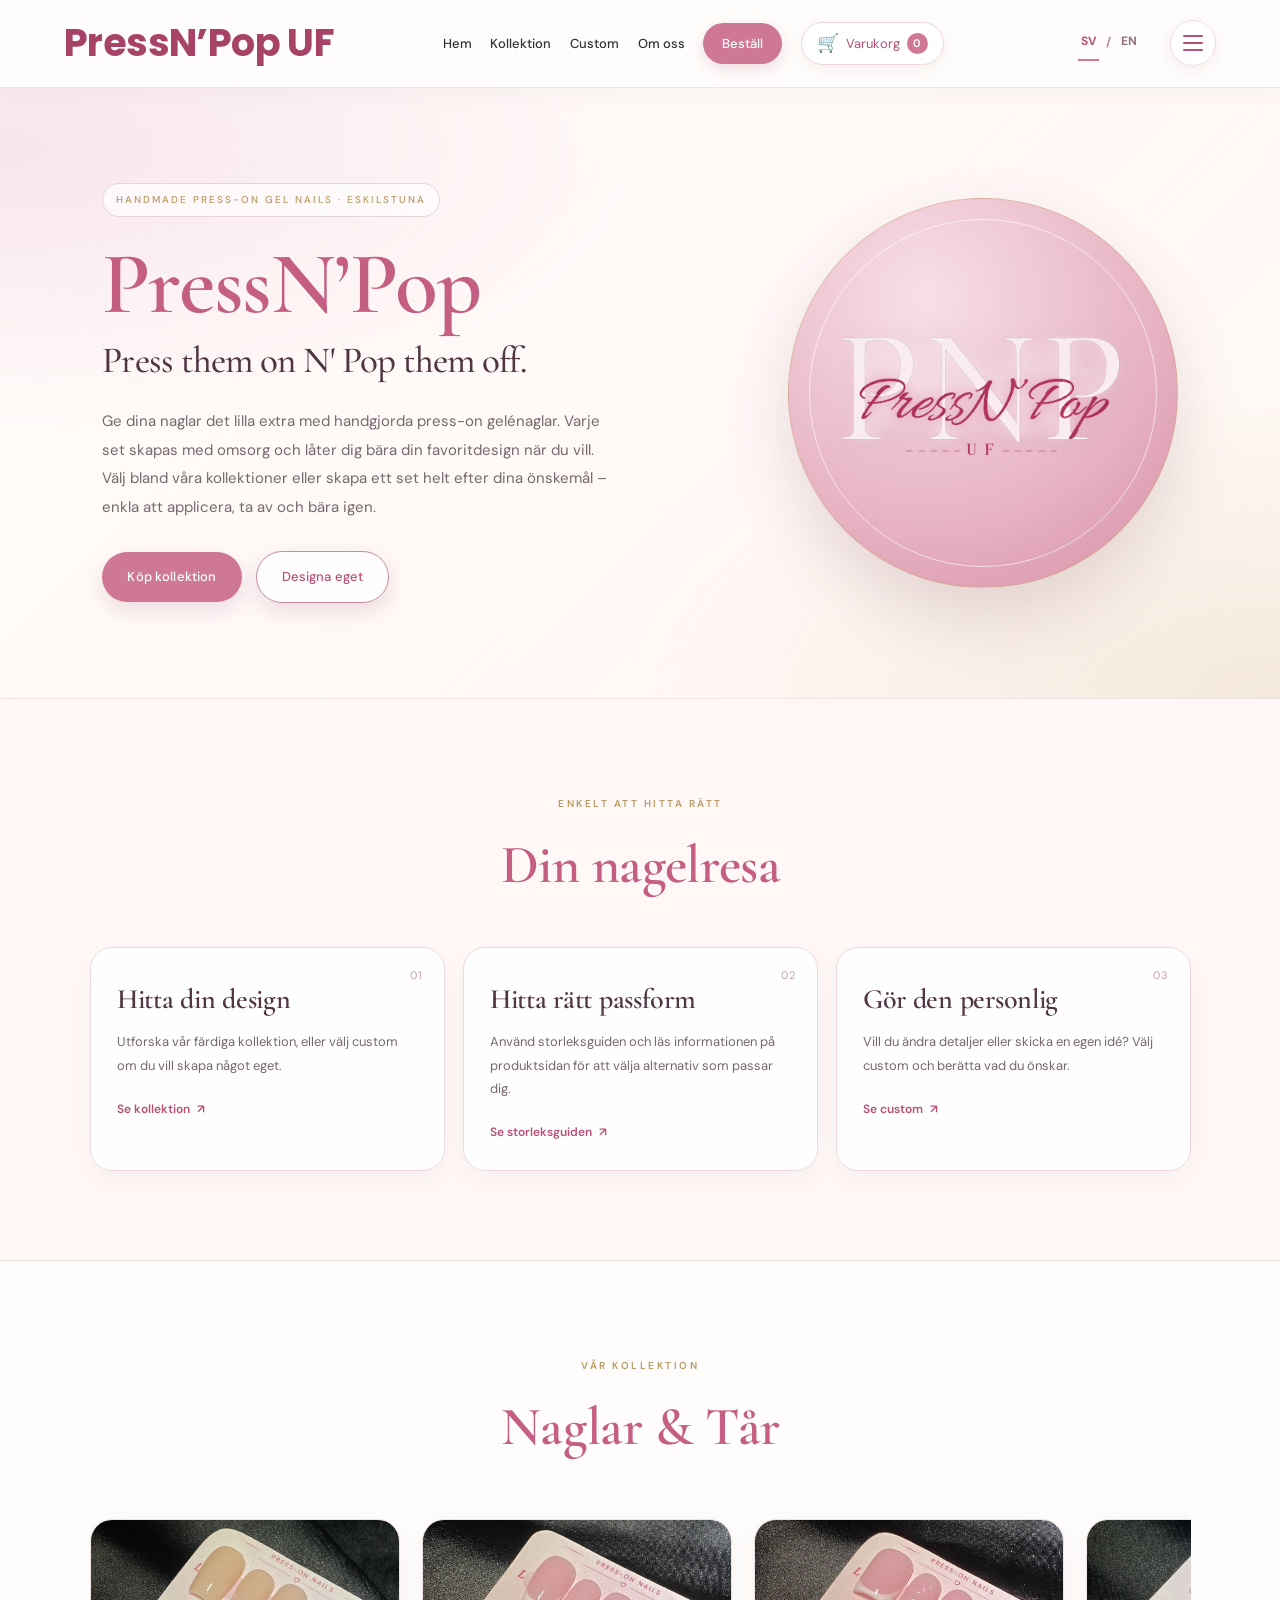
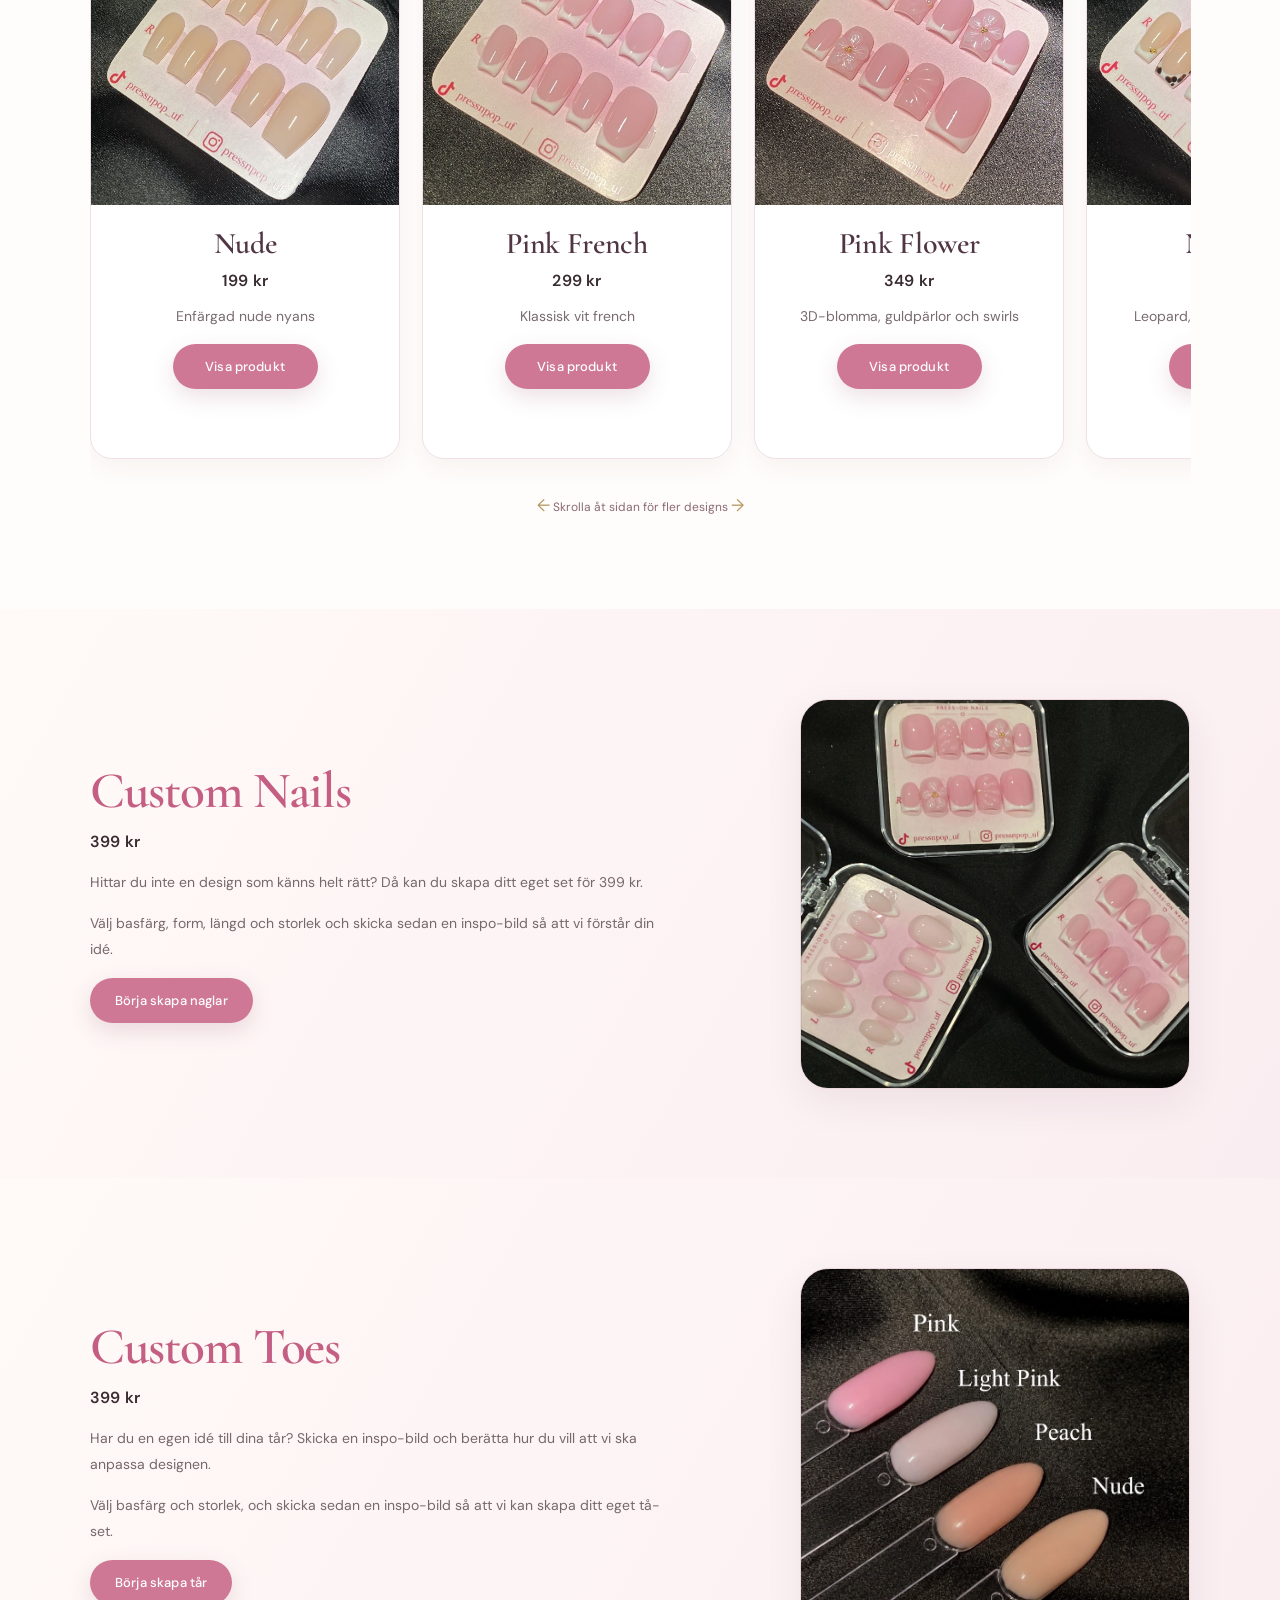
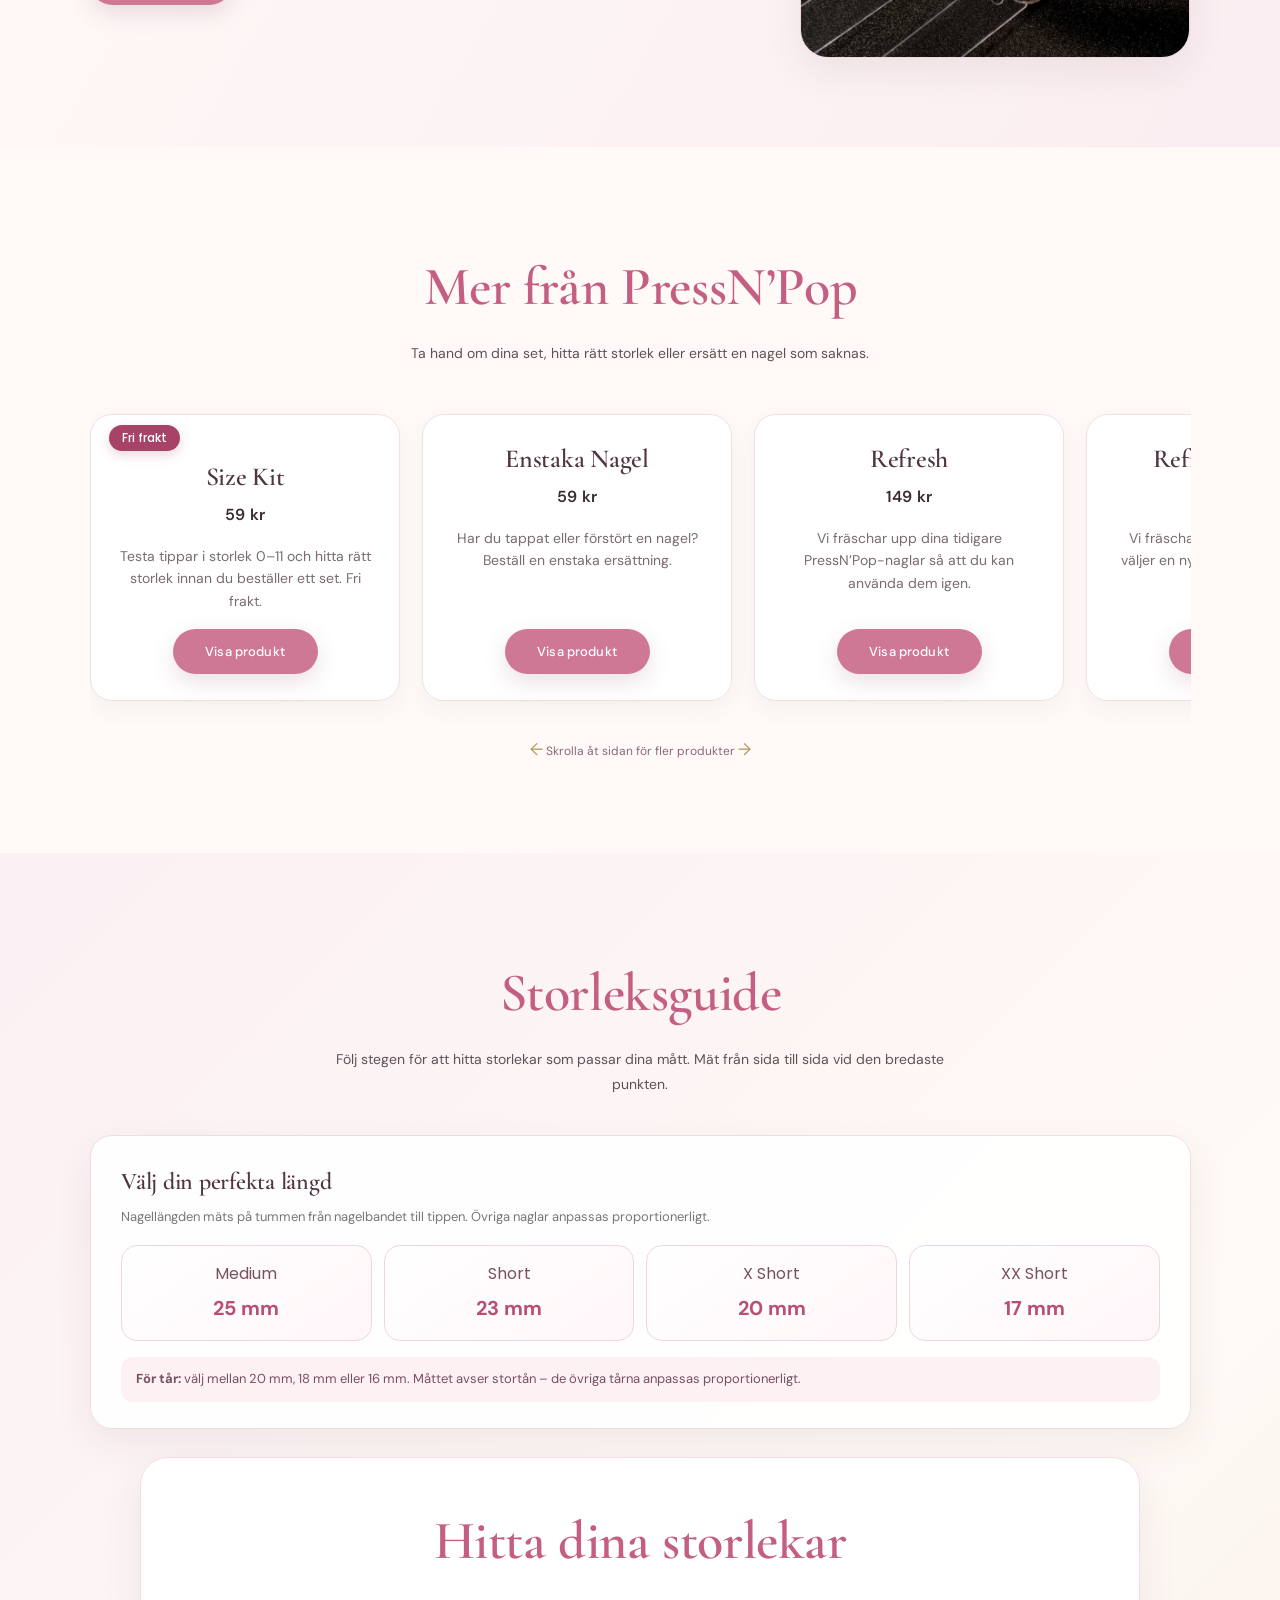
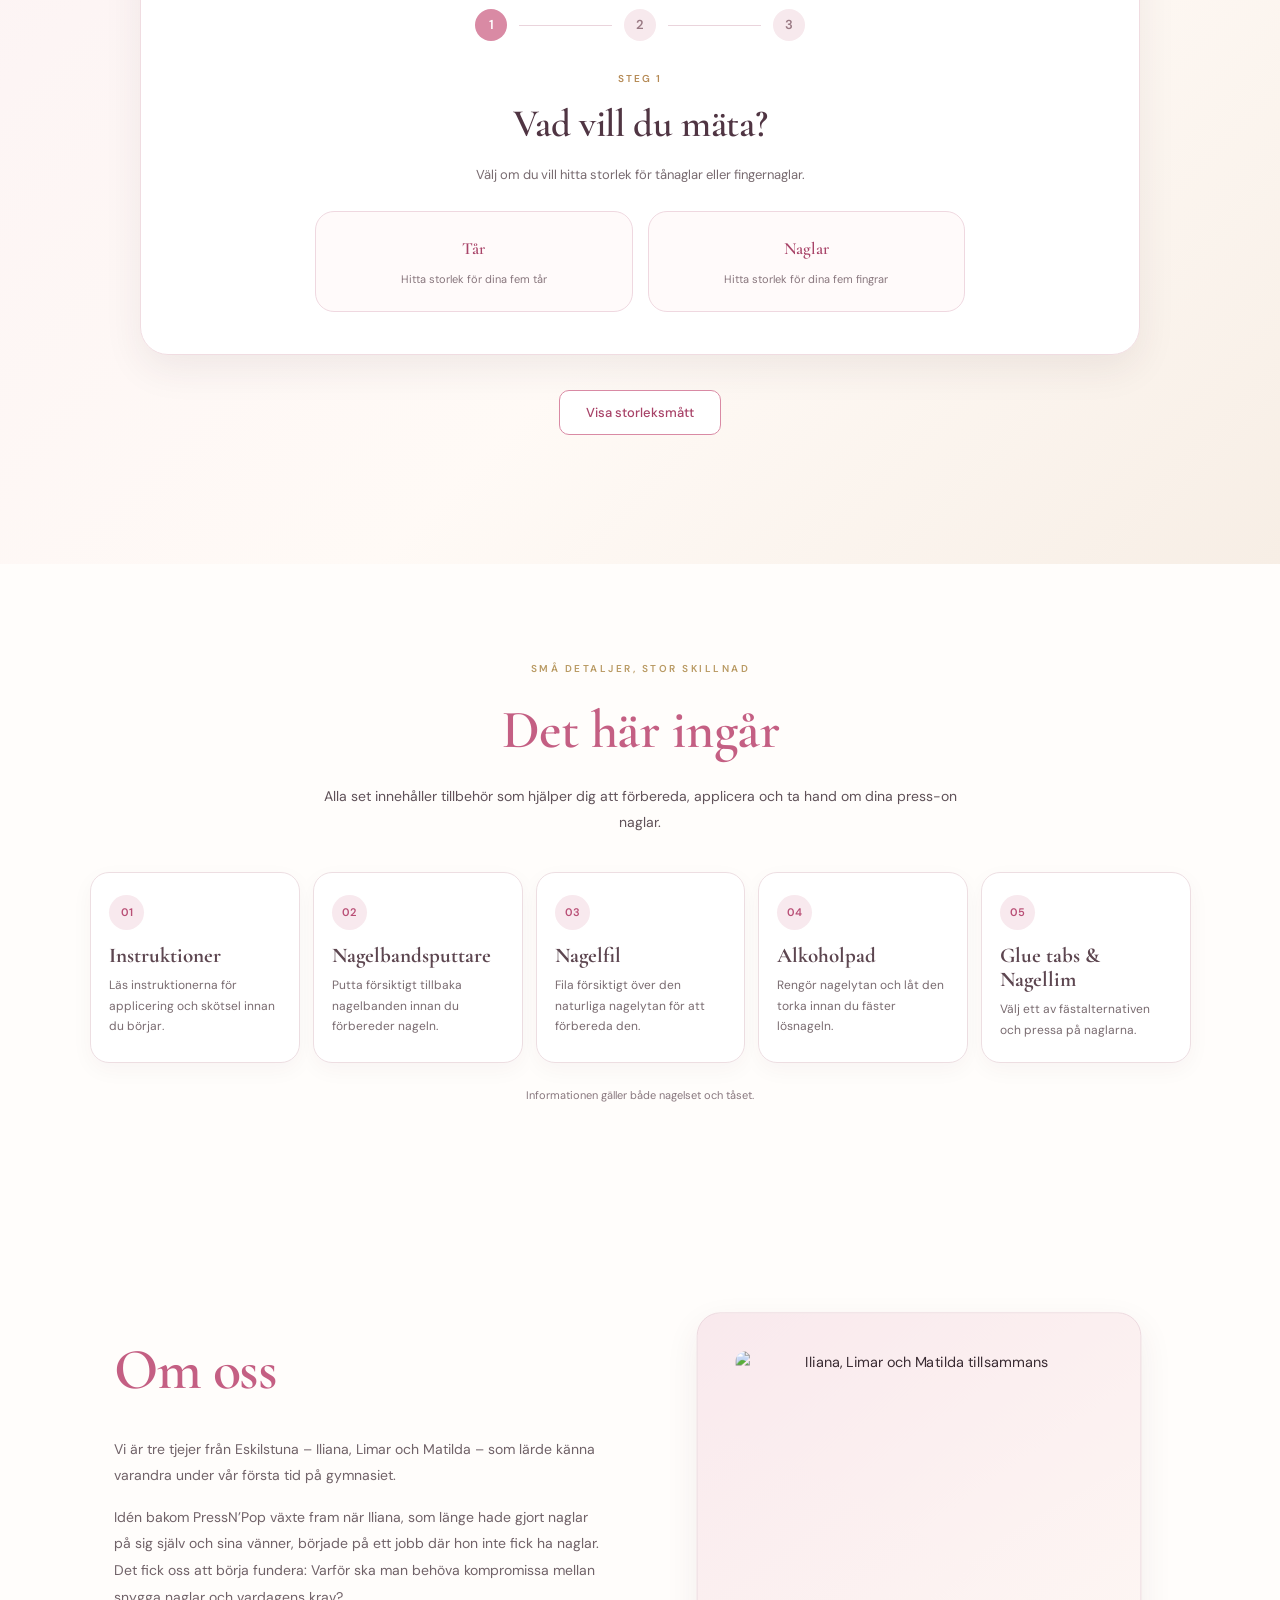
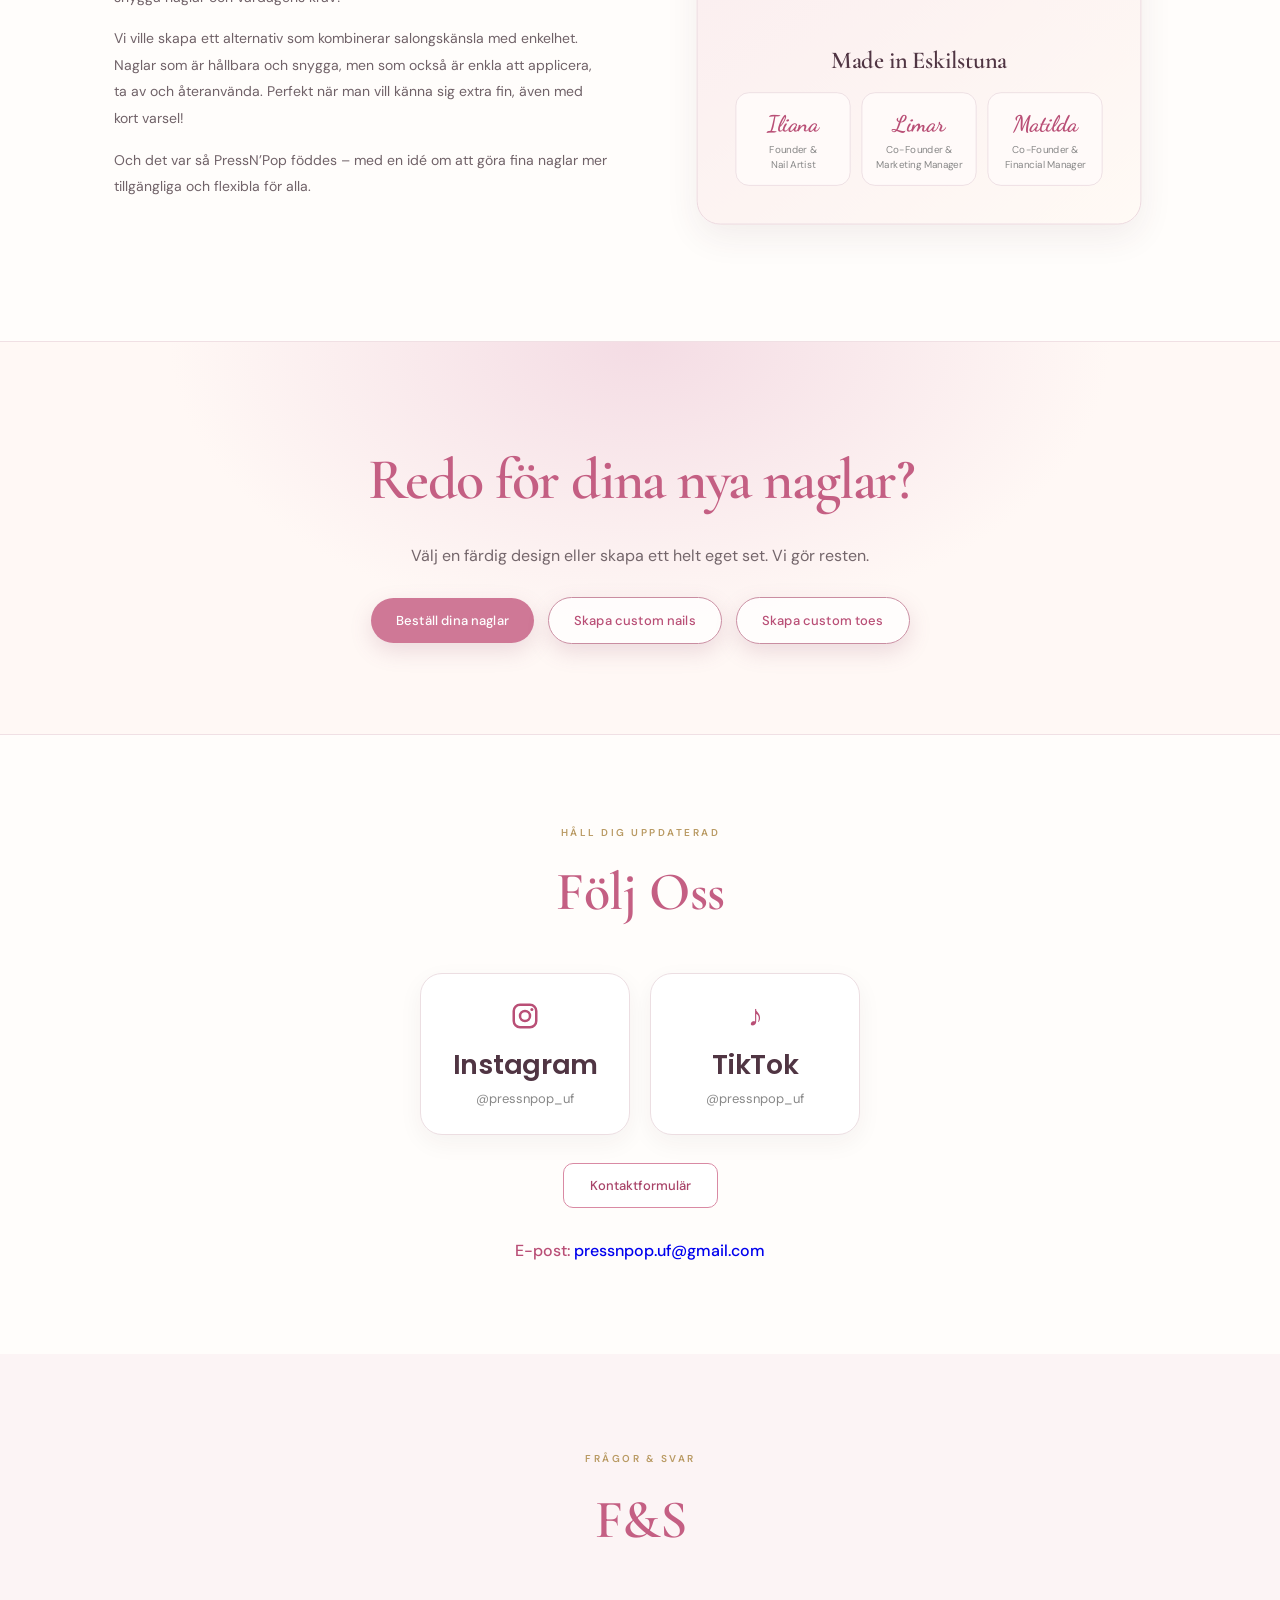
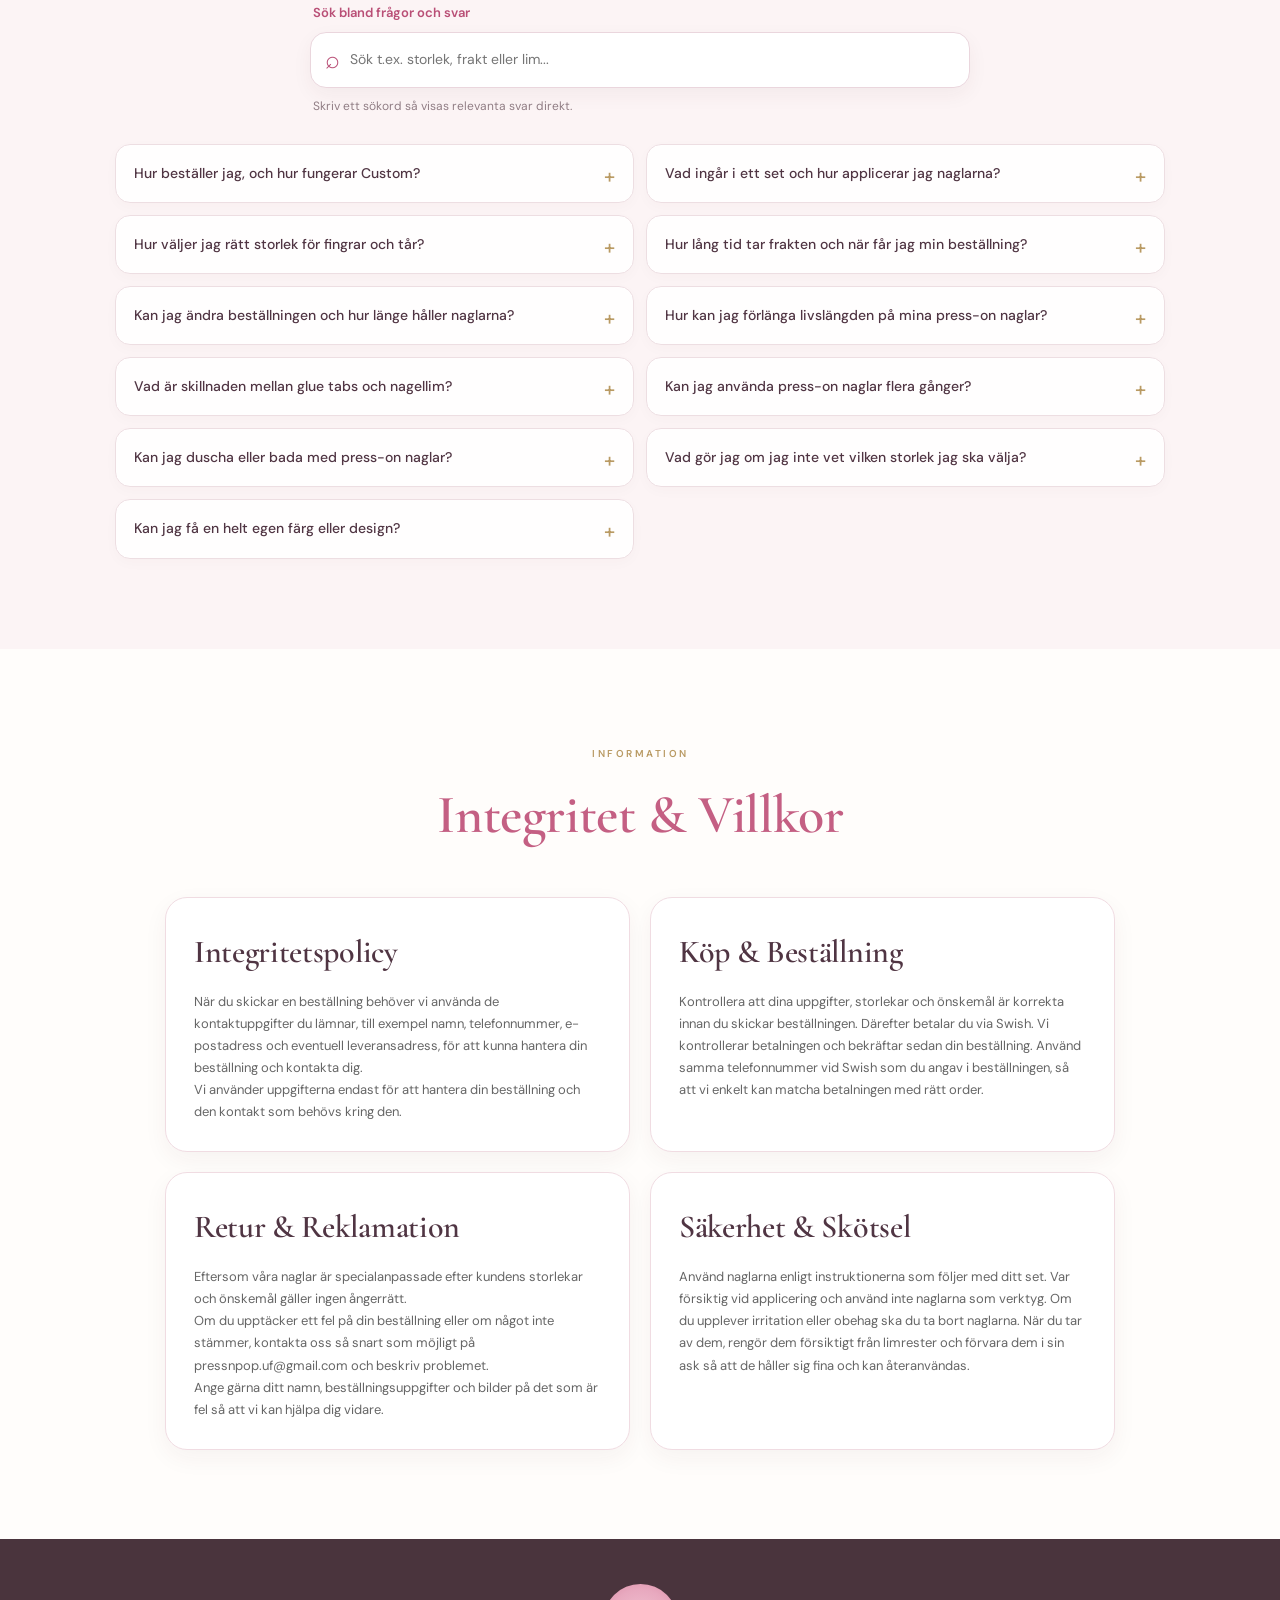
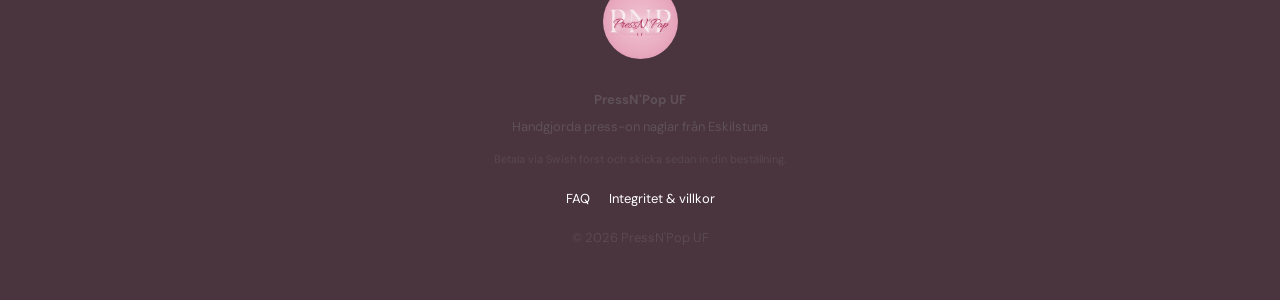
==== commit 458edc3f: "Add files via upload" ====
--- a/index.html
+++ b/index.html
@@ -9,7 +9,7 @@
 <link rel="preconnect" href="https://fonts.googleapis.com">
 <link rel="preconnect" href="https://fonts.gstatic.com" crossorigin>
 
-<link href="https://fonts.googleapis.com/css2?family=Cormorant+Garamond:wght@400;500;600;700&family=Dancing+Script:wght@500;600;700&family=DM+Sans:wght@400;500;600;700&display=swap" rel="stylesheet">
+<link href="https://fonts.googleapis.com/css2?family=Cormorant+Garamond:wght@400;500;600;700&family=Dancing+Script:wght@500;600;700&family=DM+Sans:wght@400;500;600;700&family=Poppins:wght@400;500;600;700&display=swap" rel="stylesheet">
 
 <link rel="stylesheet" href="style-01.css">
 
@@ -573,11 +573,11 @@
         <p>Alla set innehåller tillbehör som hjälper dig att förbereda, applicera och ta hand om dina press-on naglar.</p>
     </div>
     <div class="included-grid">
-        <div class="included-item"><span>01</span><div><strong>Nagelbandsputtare</strong><p>Putta försiktigt tillbaka nagelbanden innan du förbereder nageln.</p></div></div>
-        <div class="included-item"><span>02</span><div><strong>Nagelfil</strong><p>Fila försiktigt över den naturliga nagelytan för att förbereda den.</p></div></div>
-        <div class="included-item"><span>03</span><div><strong>Alkoholpad</strong><p>Rengör nagelytan och låt den torka innan du fäster lösnageln.</p></div></div>
-        <div class="included-item"><span>04</span><div><strong>Glue tabs &amp; Nagellim</strong><p>Välj ett av fästalternativen och pressa på naglarna.</p></div></div>
-        <div class="included-item"><span>05</span><div><strong>Instruktioner</strong><p>Läs instruktionerna för applicering och skötsel innan du börjar.</p></div></div>
+        <div class="included-item"><span>01</span><div><strong>Instruktioner</strong><p>Läs instruktionerna för applicering och skötsel innan du börjar.</p></div></div>
+        <div class="included-item"><span>02</span><div><strong>Nagelbandsputtare</strong><p>Putta försiktigt tillbaka nagelbanden innan du förbereder nageln.</p></div></div>
+        <div class="included-item"><span>03</span><div><strong>Nagelfil</strong><p>Fila försiktigt över den naturliga nagelytan för att förbereda den.</p></div></div>
+        <div class="included-item"><span>04</span><div><strong>Alkoholpad</strong><p>Rengör nagelytan och låt den torka innan du fäster lösnageln.</p></div></div>
+        <div class="included-item"><span>05</span><div><strong>Glue tabs &amp; Nagellim</strong><p>Välj ett av fästalternativen och pressa på naglarna.</p></div></div>
     </div>
     <p class="included-note">Informationen gäller både nagelset och tåset.</p>
 </section>
--- a/style-03.css
+++ b/style-03.css
@@ -206,3 +206,83 @@
 @media (max-width: 600px) {
   h1, h2 { letter-spacing: -.015em; }
 }
+
+
+/* Anpassningar enligt senaste önskemål */
+/* Priser använder samma gråsvarta färg som den vanliga texten. */
+.product-card-price,
+#extraPrice,
+#swishCheckoutAmount {
+  color: var(--text, #392b32) !important;
+}
+
+/* Poppins används endast på de uttryckligen utpekade texterna. */
+.logo-text,
+.length-guide-option > span,
+.size-reference-nails .size-card > h3,
+.social-card h3 {
+  font-family: 'Poppins', sans-serif !important;
+}
+
+/* Valen Tår/Naglar behåller den eleganta Cormorant-stilen. */
+.size-kind-button > strong,
+.size-reference-choice button {
+  font-family: 'Cormorant Garamond', serif !important;
+  font-weight: 600;
+}
+
+@media (max-width: 600px) {
+  /* En nagelform per skärmhöjd: scrolla ned för nästa form. */
+  .size-reference-nails .size-content {
+    display: grid !important;
+    grid-template-columns: minmax(0, 1fr) !important;
+    gap: 16px;
+  }
+  .size-reference-nails .size-card {
+    width: 100% !important;
+    min-height: calc(100svh - 48px);
+    box-sizing: border-box;
+    display: flex;
+    flex-direction: column;
+    justify-content: center;
+    padding: 22px 18px !important;
+  }
+  .size-reference-nails .size-card h3 {
+    font-size: 25px !important;
+    margin-bottom: 8px;
+  }
+  .size-reference-nails .size-card p {
+    font-size: 12px !important;
+    margin-bottom: 18px;
+  }
+  .size-reference-nails .size-table {
+    width: 100%;
+    font-size: 12px !important;
+  }
+  .size-reference-nails .size-table th,
+  .size-reference-nails .size-table td {
+    padding: 8px 5px !important;
+  }
+
+  /* De fem måttfälten staplas på mobil, men ligger kvar i rad på dator. */
+  .size-measure-grid {
+    grid-template-columns: minmax(0, 1fr) !important;
+    max-width: 380px;
+    gap: 10px;
+  }
+  .size-measure-grid label {
+    width: 100%;
+    display: grid;
+    grid-template-columns: minmax(100px, .8fr) minmax(0, 1fr);
+    align-items: center;
+    gap: 12px;
+    white-space: normal;
+    text-align: left;
+    font-size: 12px !important;
+  }
+  .size-measure-grid input {
+    width: 100%;
+    max-width: none;
+    height: 46px;
+  }
+}
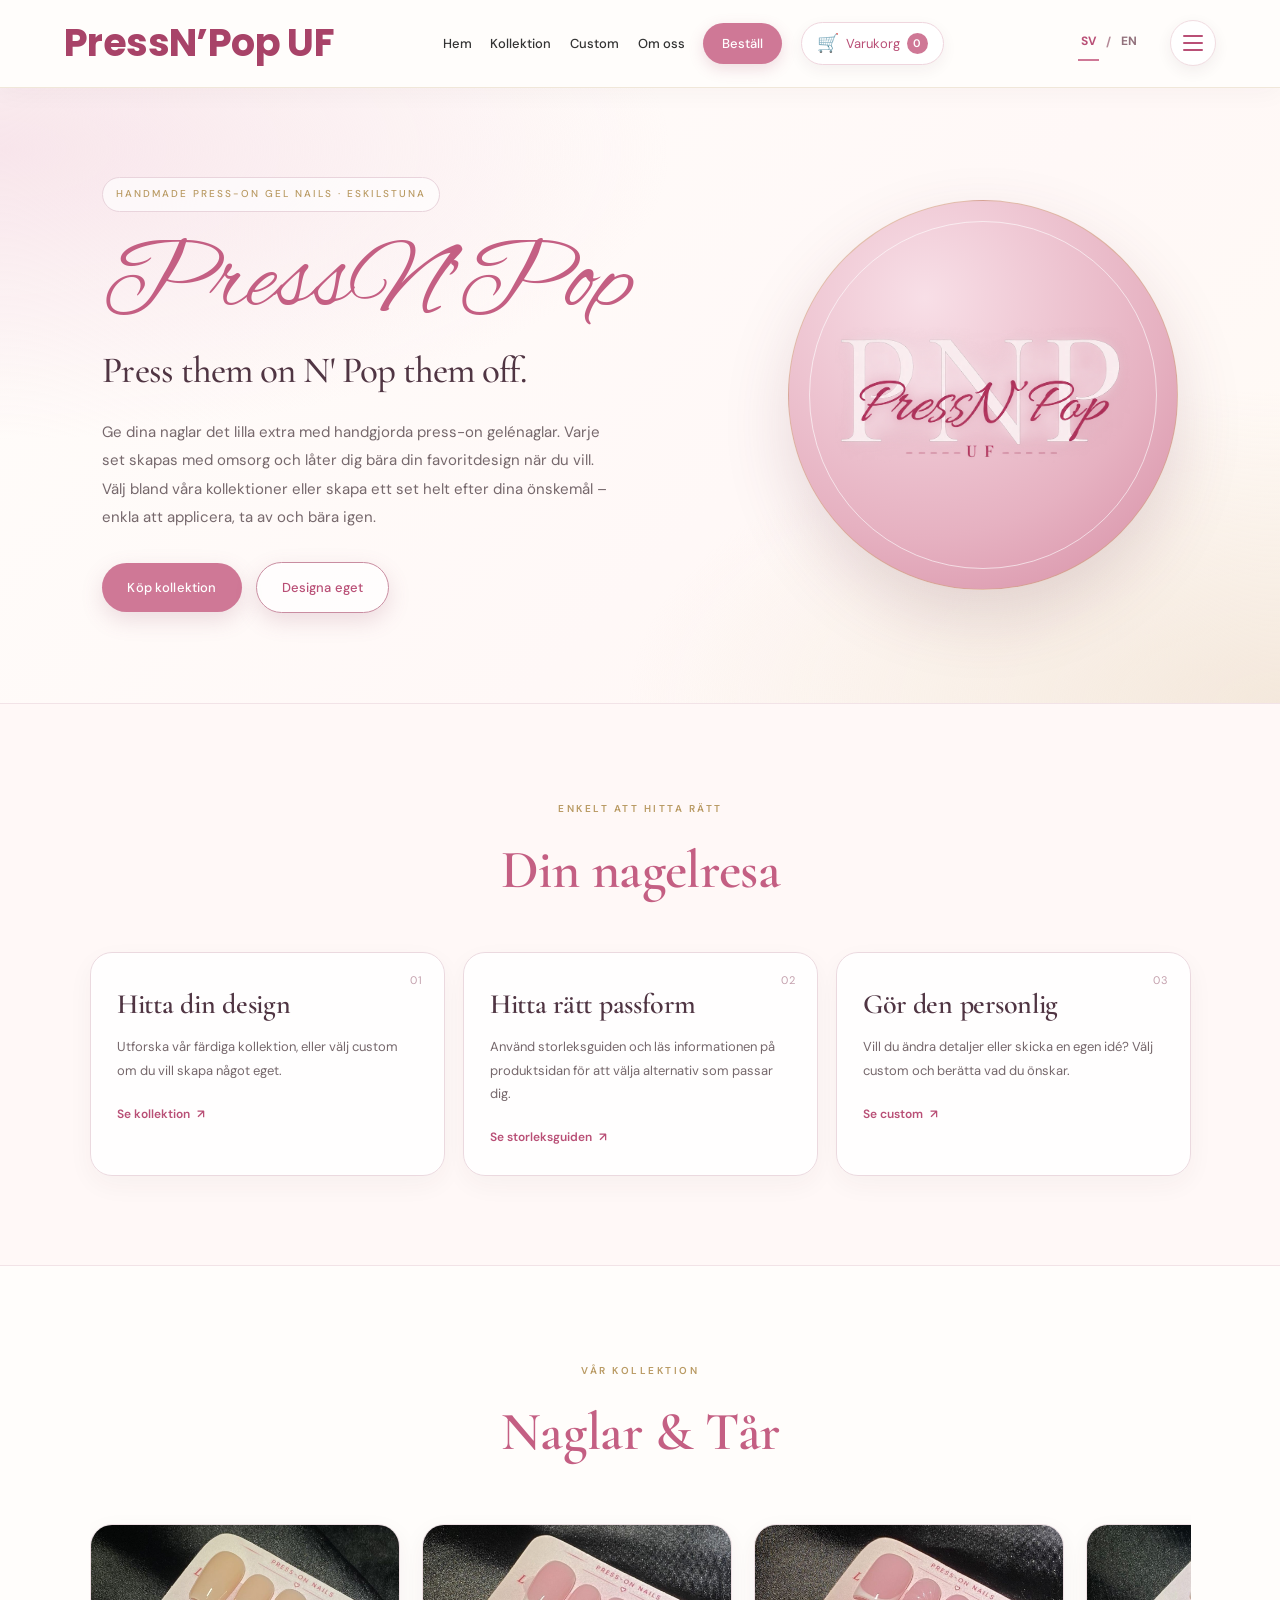
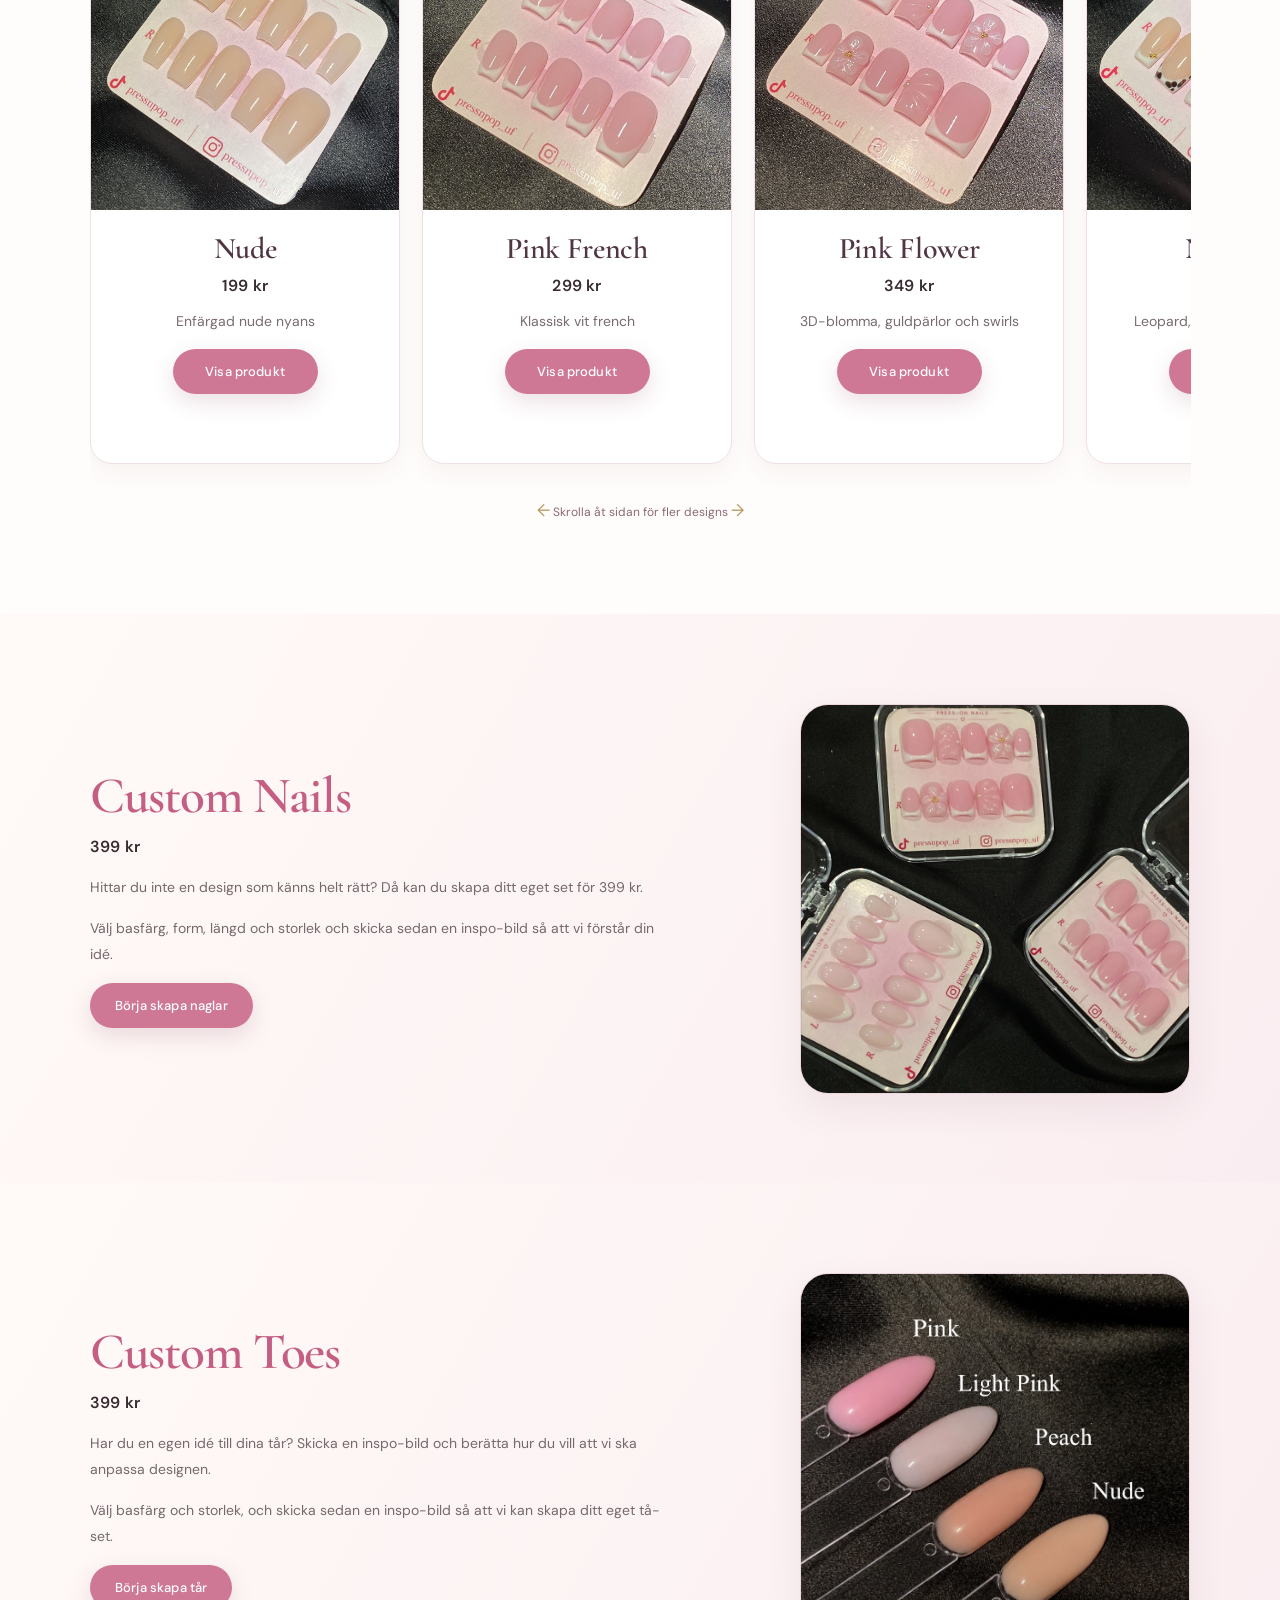
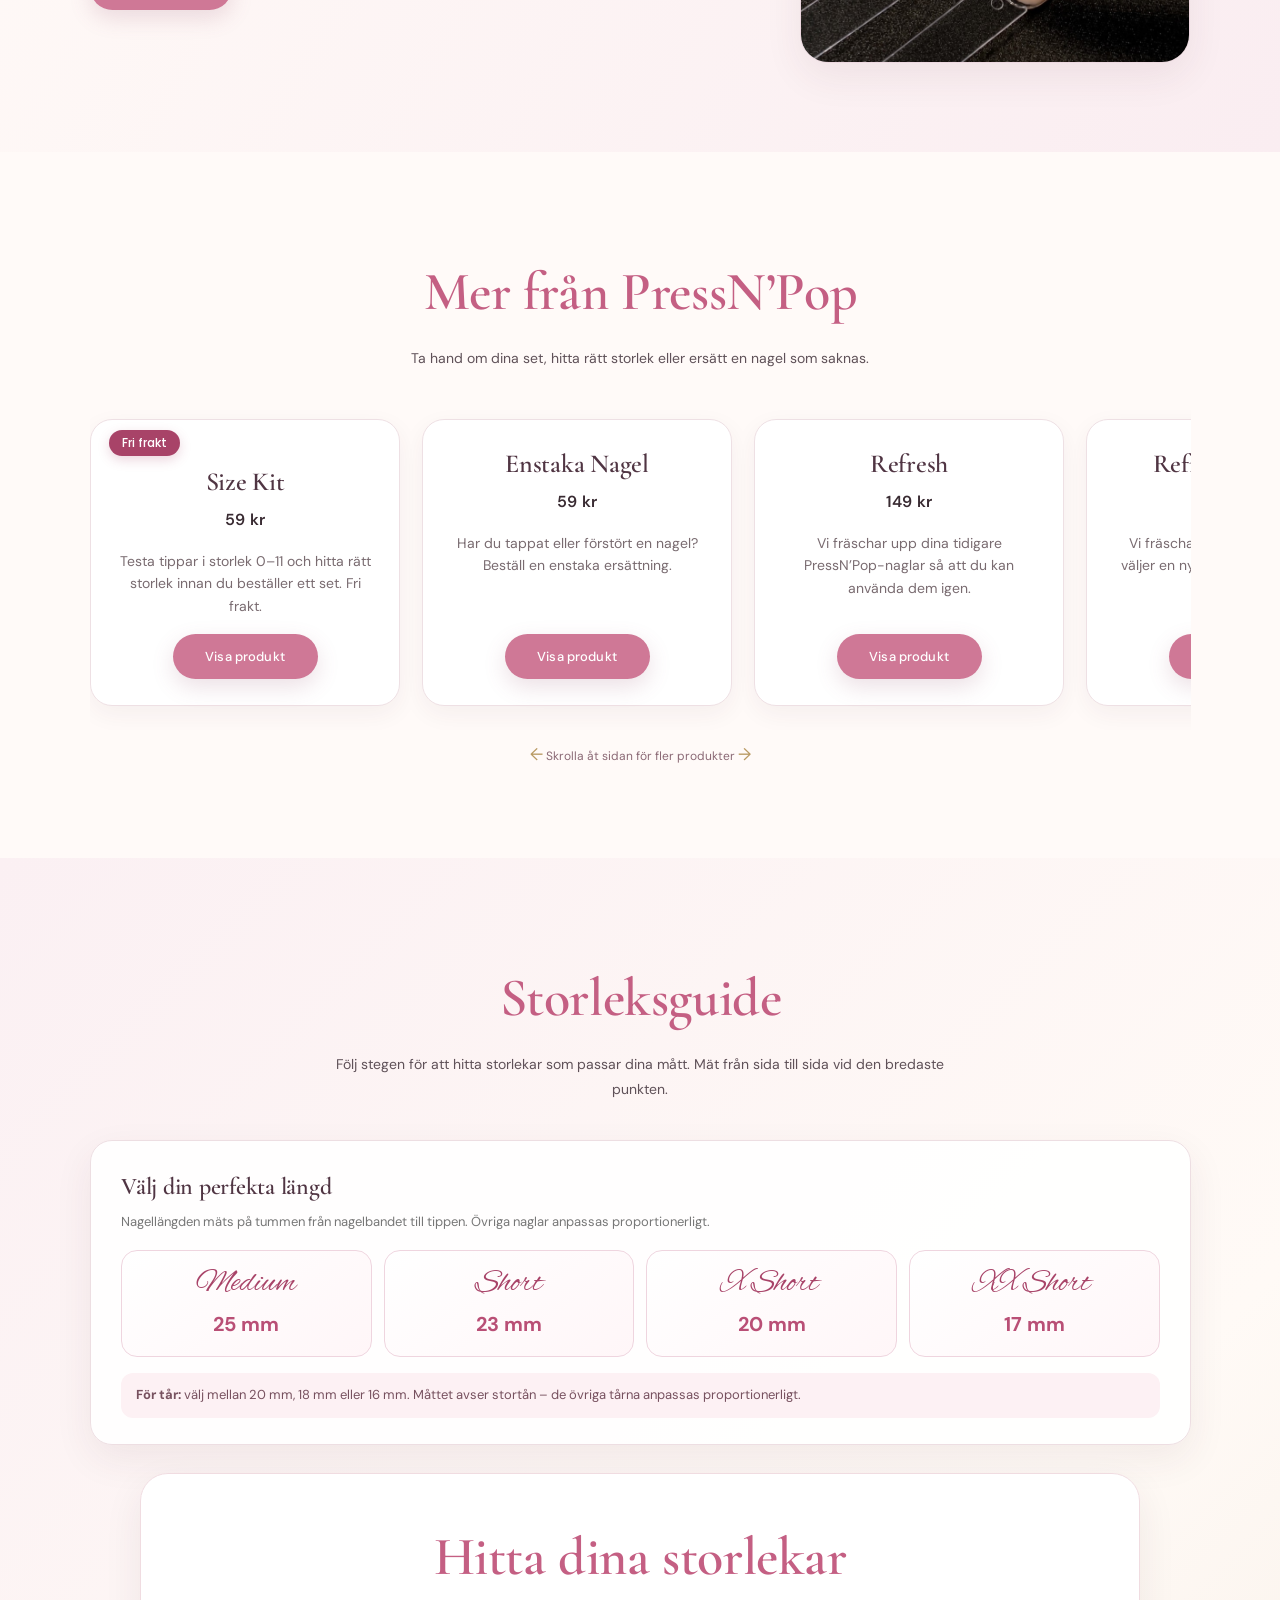
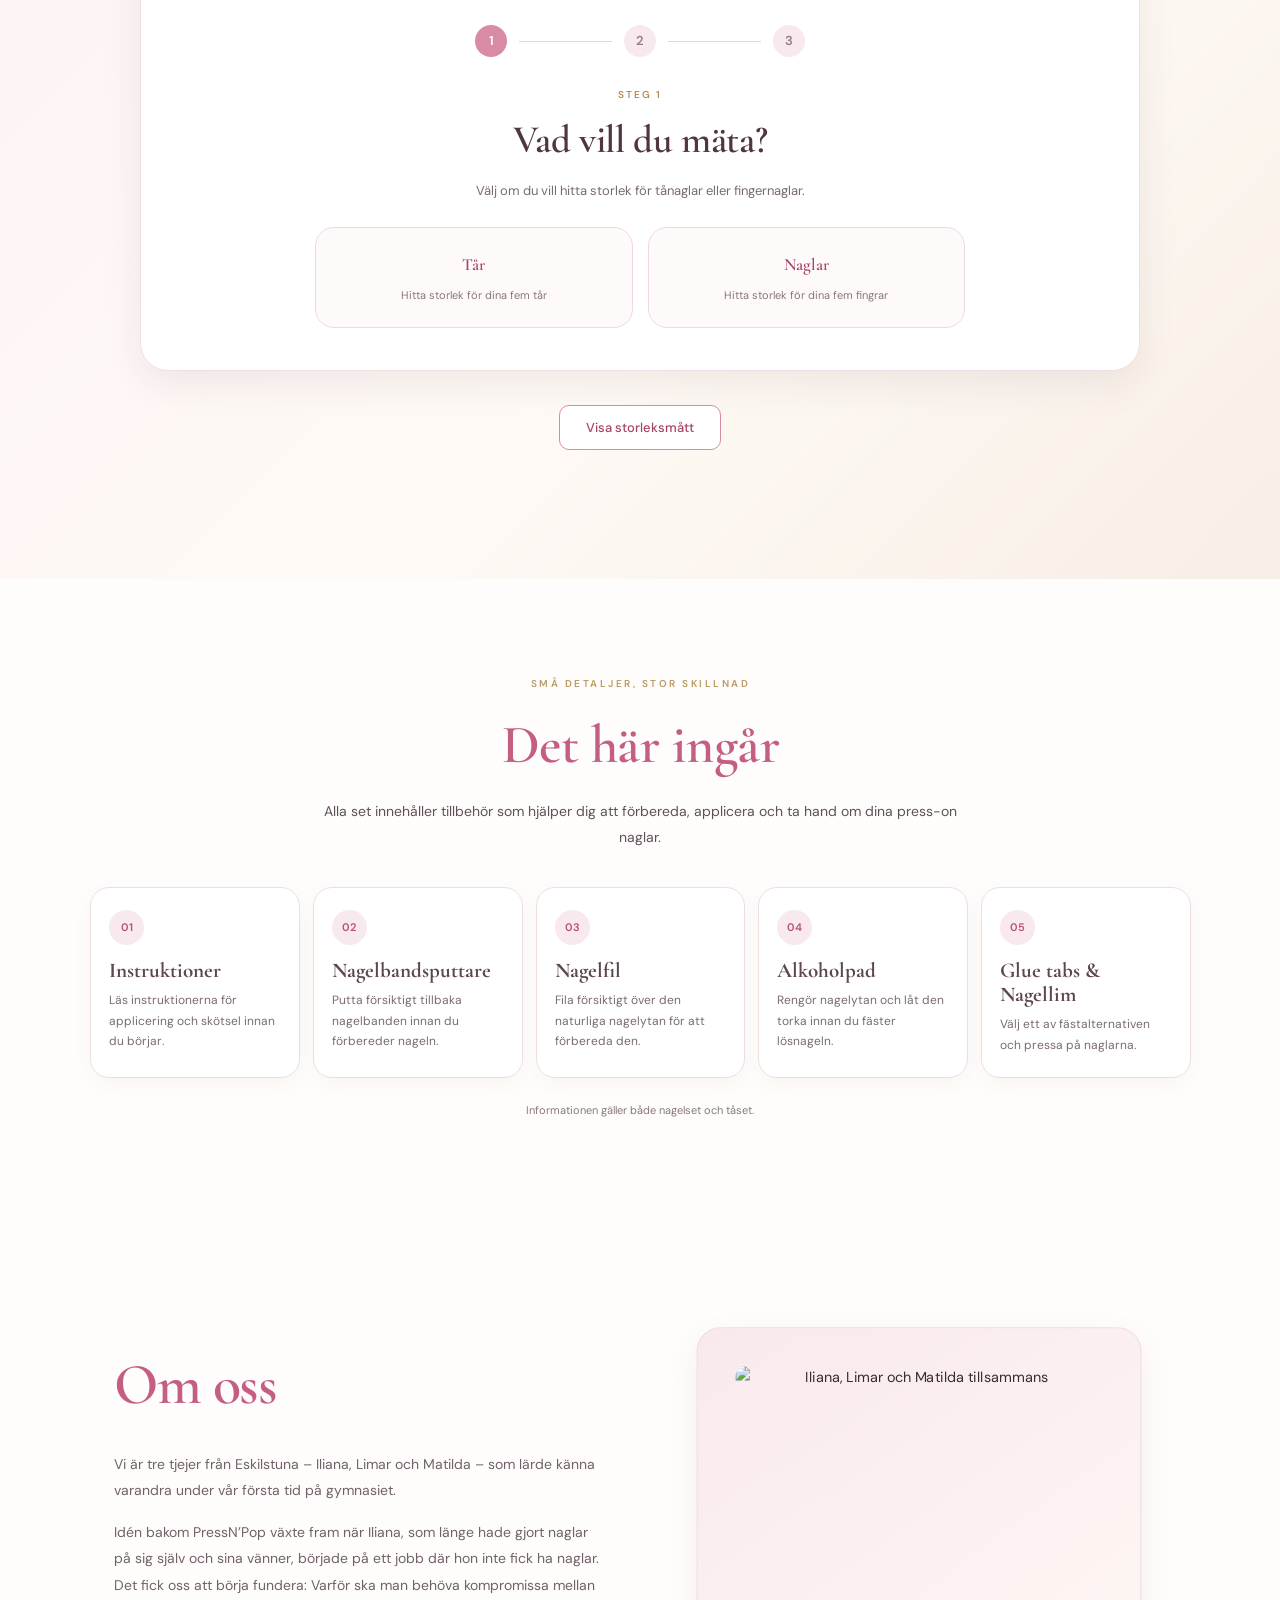
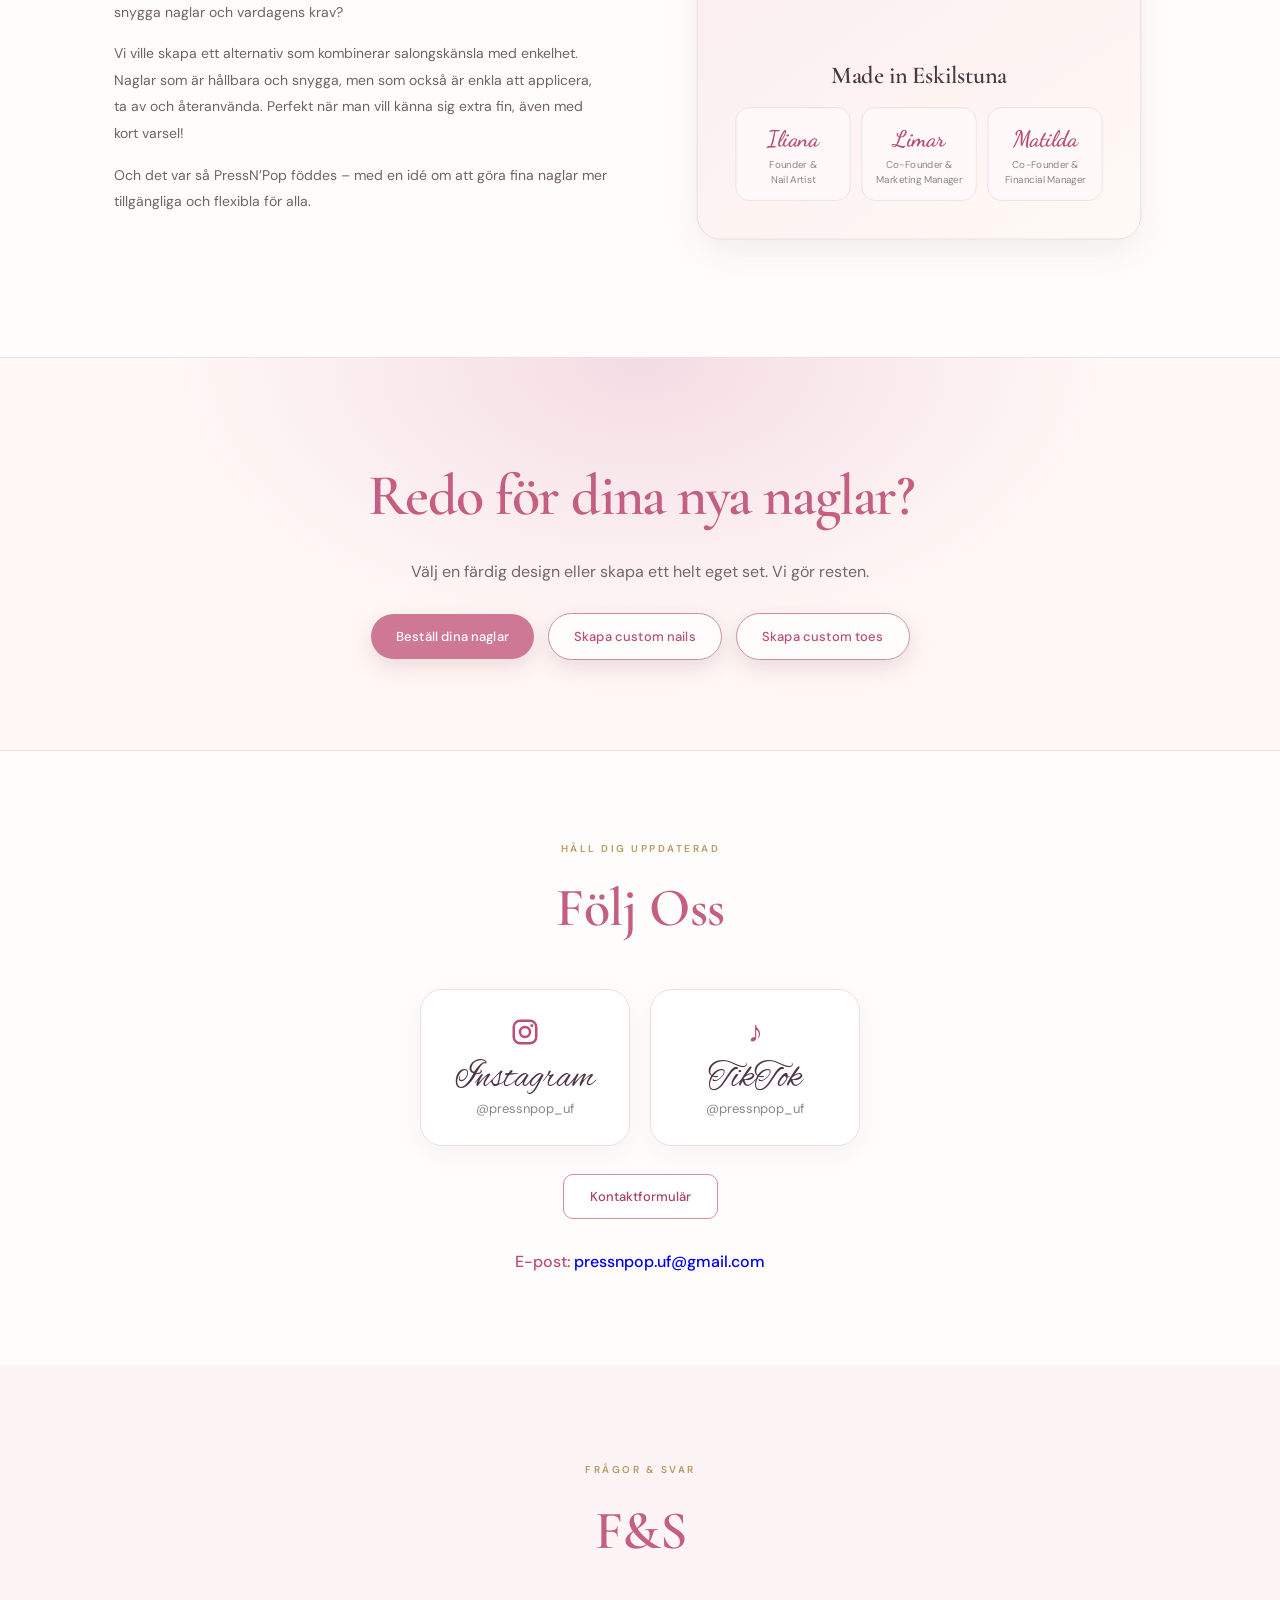
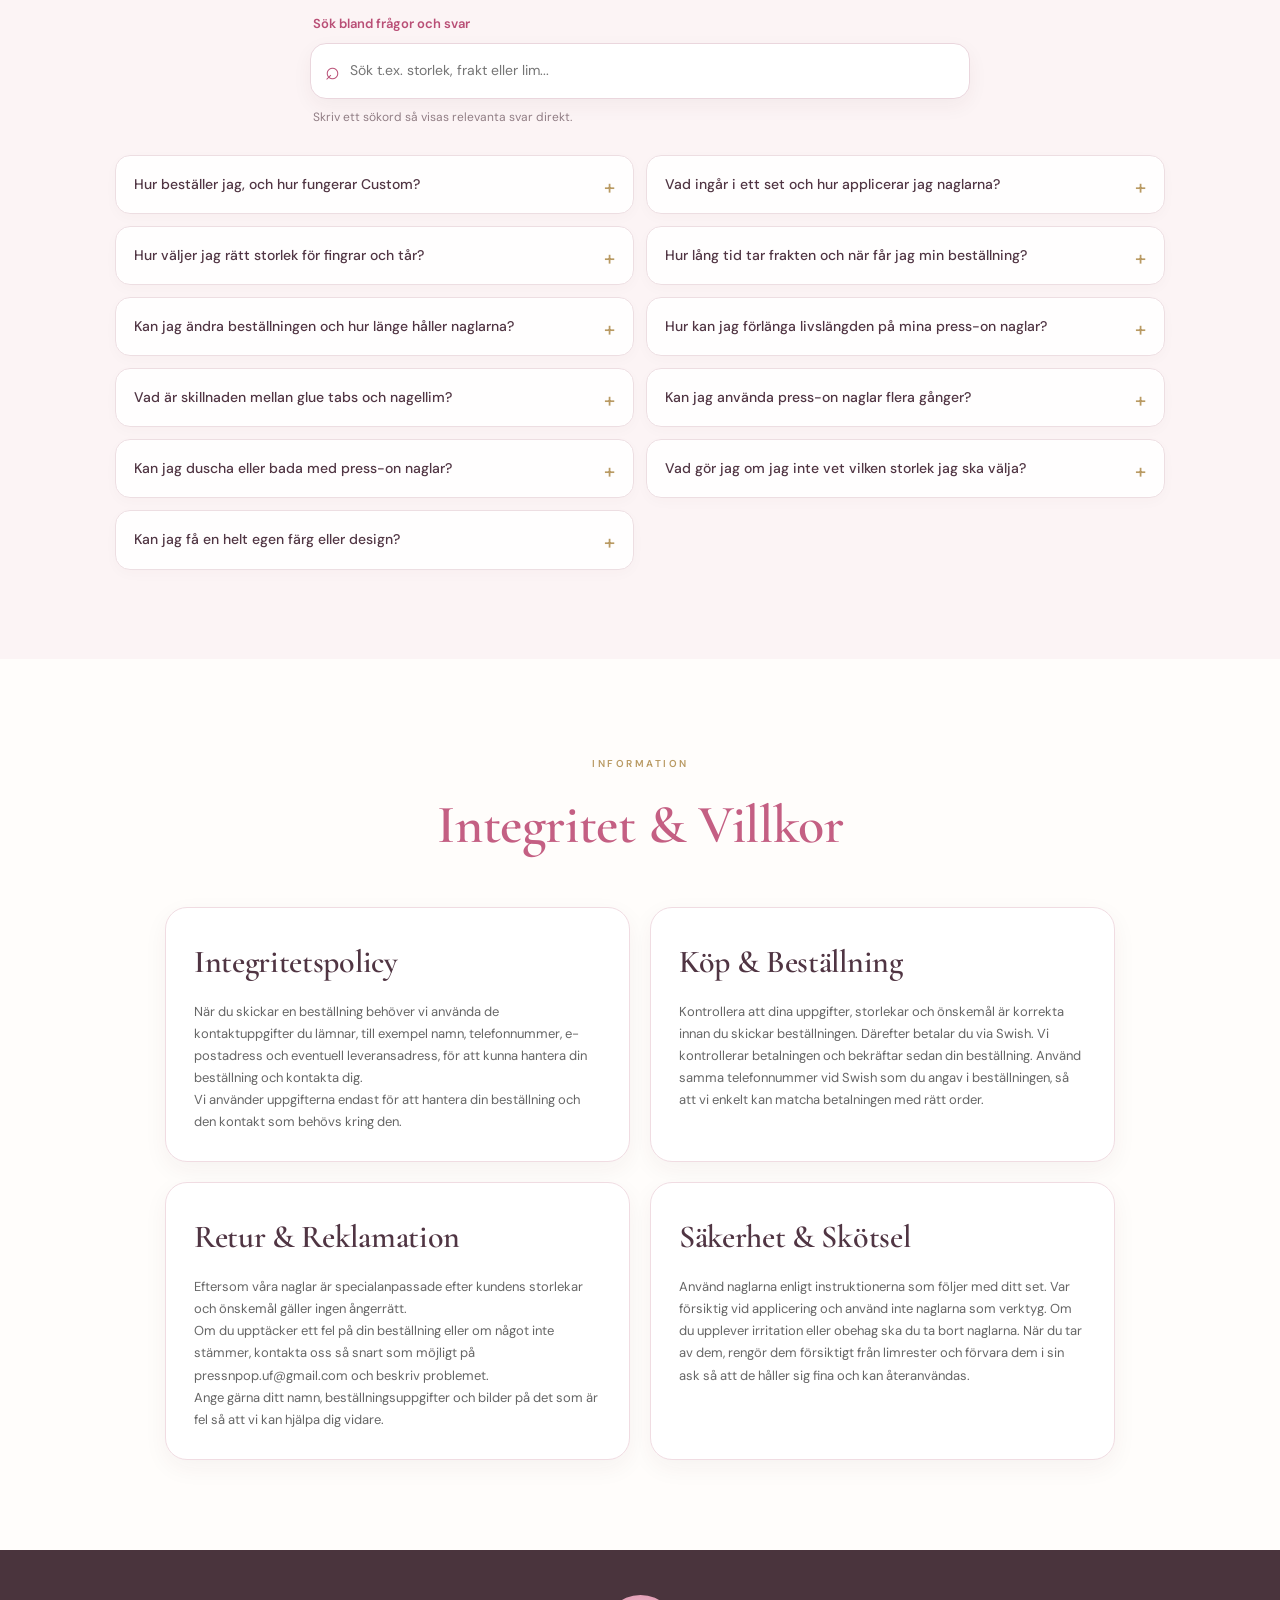
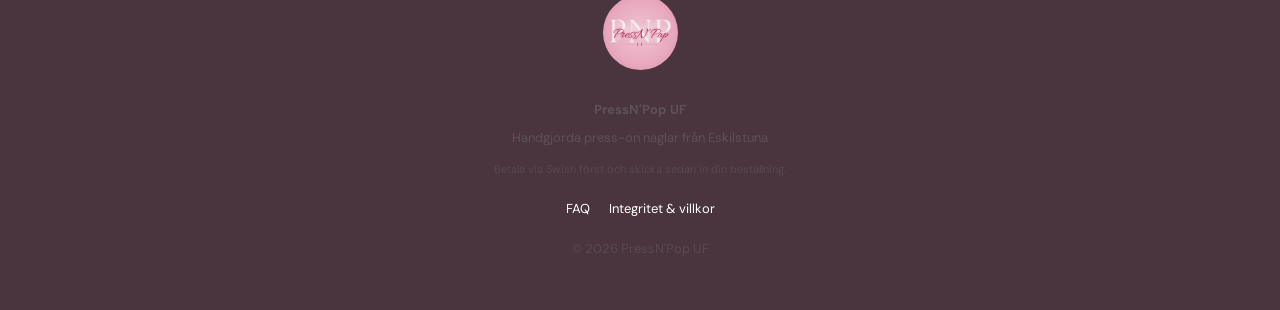
==== commit 41ad3fbf: "Add files via upload" ====
--- a/index.html
+++ b/index.html
@@ -9,7 +9,7 @@
 <link rel="preconnect" href="https://fonts.googleapis.com">
 <link rel="preconnect" href="https://fonts.gstatic.com" crossorigin>
 
-<link href="https://fonts.googleapis.com/css2?family=Cormorant+Garamond:wght@400;500;600;700&family=Dancing+Script:wght@500;600;700&family=DM+Sans:wght@400;500;600;700&family=Poppins:wght@400;500;600;700&display=swap" rel="stylesheet">
+<link href="https://fonts.googleapis.com/css2?family=Alex+Brush&family=Cormorant+Garamond:wght@400;500;600;700&family=Dancing+Script:wght@500;600;700&family=DM+Sans:wght@400;500;600;700&family=Poppins:wght@400;500;600;700&display=swap" rel="stylesheet">
 
 <link rel="stylesheet" href="style-01.css">
 
--- a/style-03.css
+++ b/style-03.css
@@ -286,3 +286,52 @@
     height: 46px;
   }
 }
+
+
+/* PressN'Pop – kalligrafisk accent inspirerad av logotypen */
+.hero-text h1,
+.length-guide-option > span,
+.size-shape-options button,
+.size-reference-nails .size-card h3,
+.social-card h3 {
+    font-family: 'Alex Brush', 'Dancing Script', cursive !important;
+    font-weight: 400 !important;
+    color: #a84368;
+    letter-spacing: 0;
+}
+
+.hero-text h1 {
+    font-size: clamp(76px, 8vw, 112px);
+    line-height: 1.05;
+    margin: 4px 0 12px;
+}
+
+.length-guide-option > span {
+    font-size: clamp(25px, 2.5vw, 33px);
+    line-height: 1.15;
+}
+
+.size-shape-options button {
+    font-size: clamp(19px, 2vw, 26px);
+    line-height: 1.15;
+    overflow-wrap: anywhere;
+}
+
+.size-reference-nails .size-card h3 {
+    font-size: clamp(22px, 2.2vw, 31px);
+    line-height: 1.15;
+    overflow-wrap: anywhere;
+}
+
+.social-card h3 {
+    font-size: clamp(27px, 2.8vw, 36px);
+    line-height: 1.1;
+}
+
+@media (max-width: 600px) {
+    .hero-text h1 { font-size: clamp(66px, 17vw, 88px); }
+    .length-guide-option > span { font-size: 27px; }
+    .size-shape-options button { font-size: clamp(16px, 4vw, 21px); }
+    .size-reference-nails .size-card h3 { font-size: clamp(18px, 4vw, 23px); }
+    .social-card h3 { font-size: 29px; }
+}
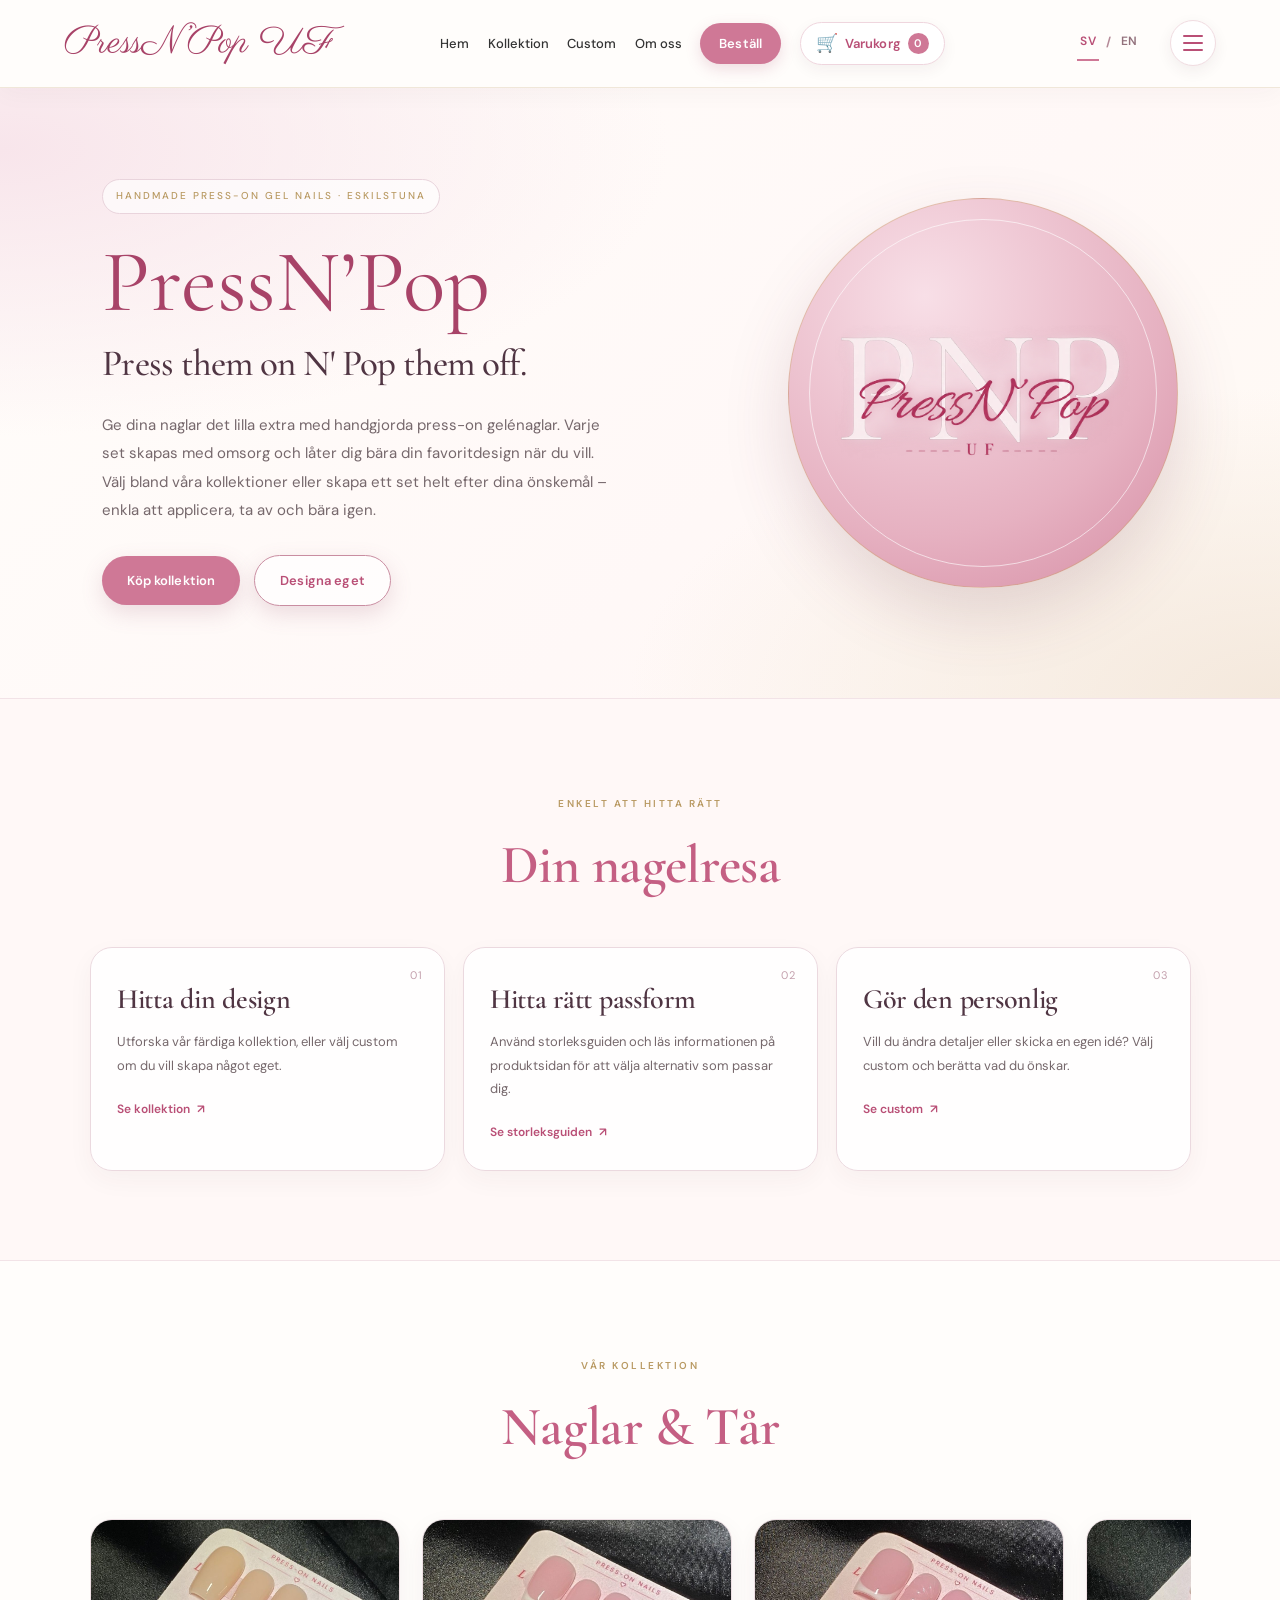
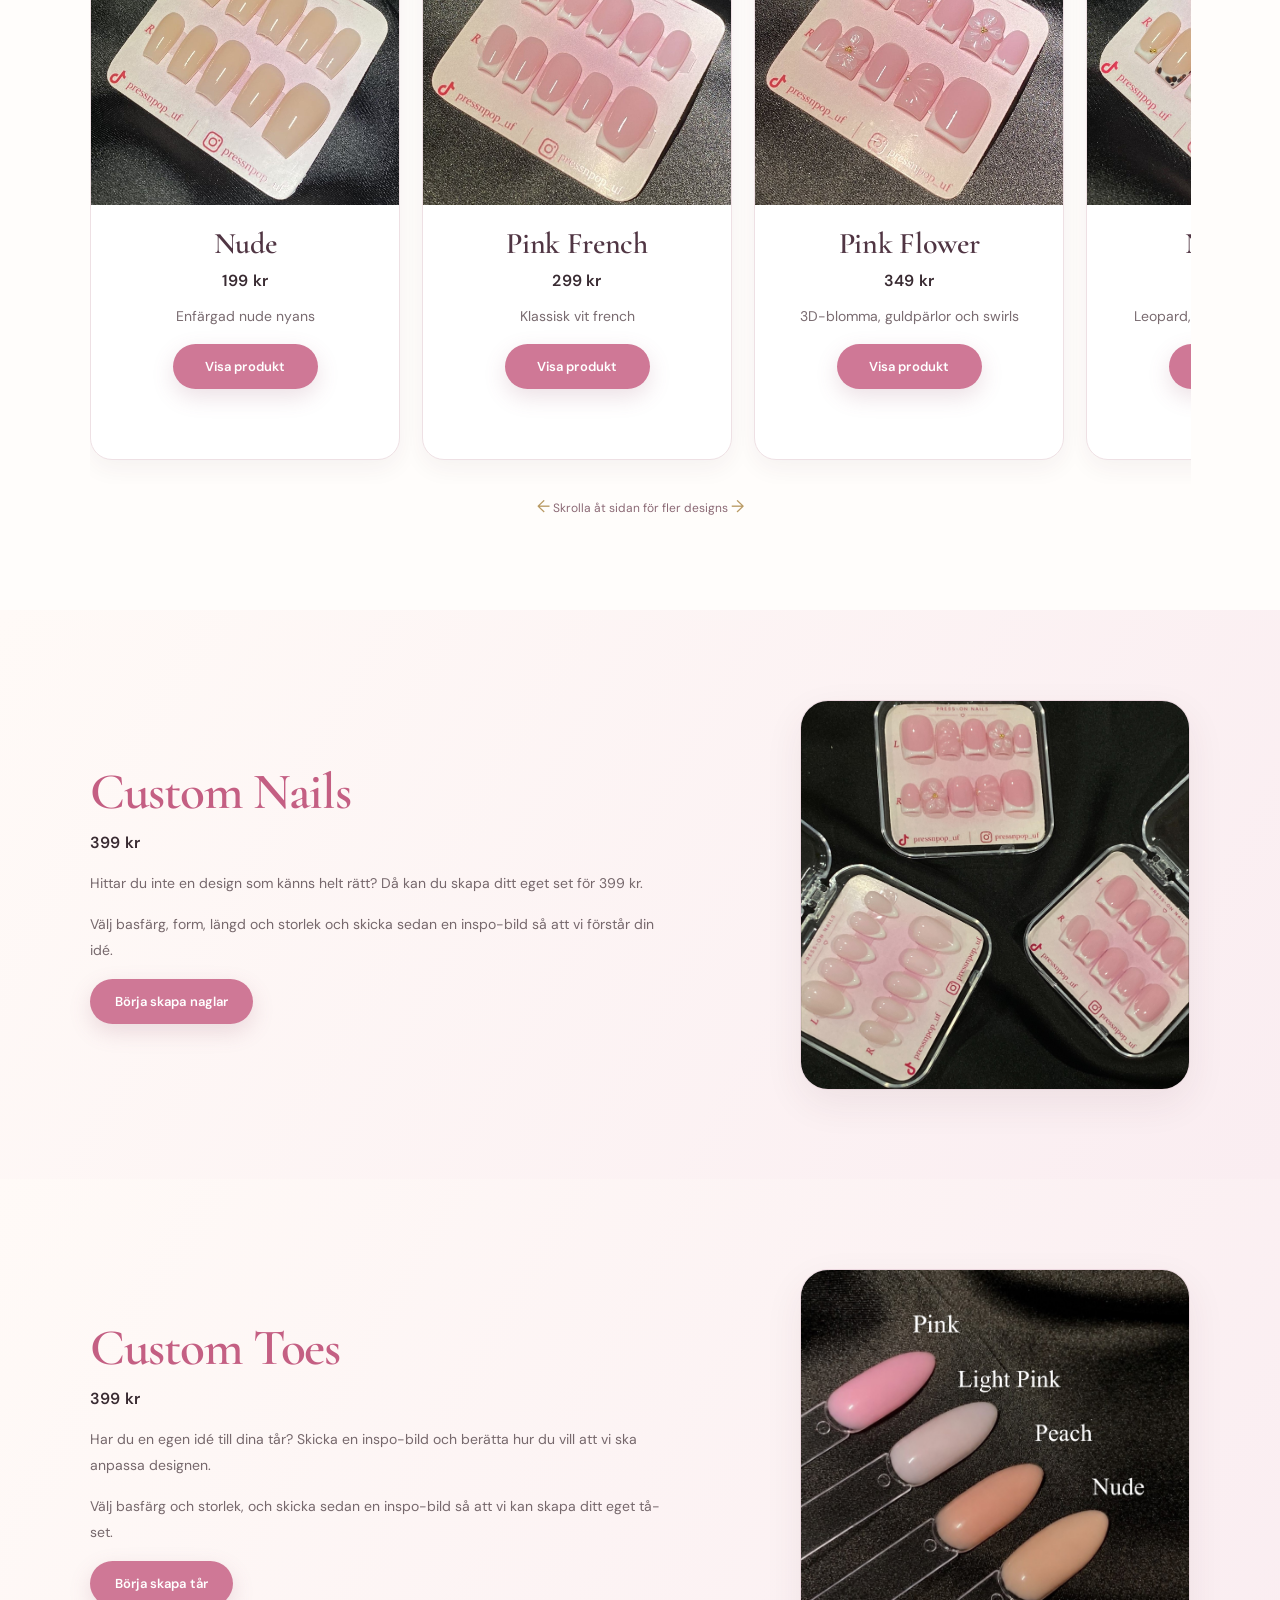
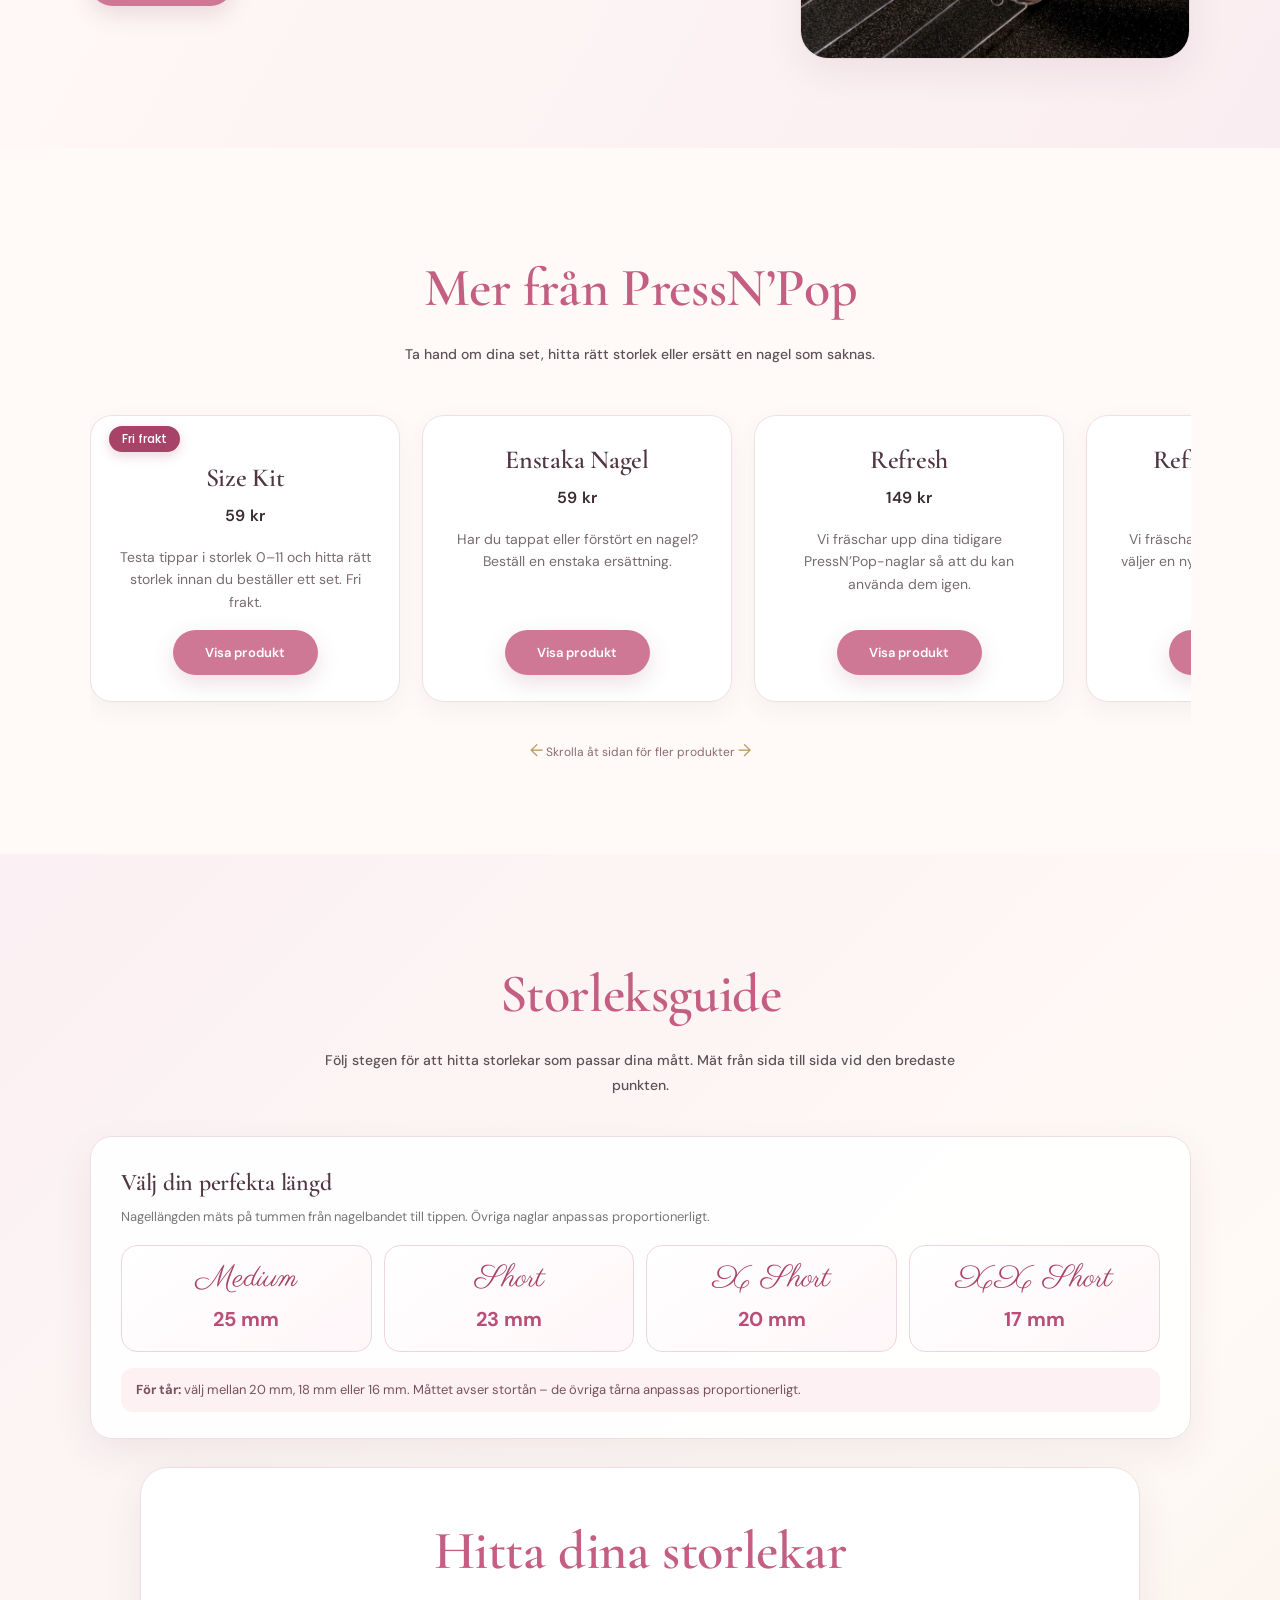
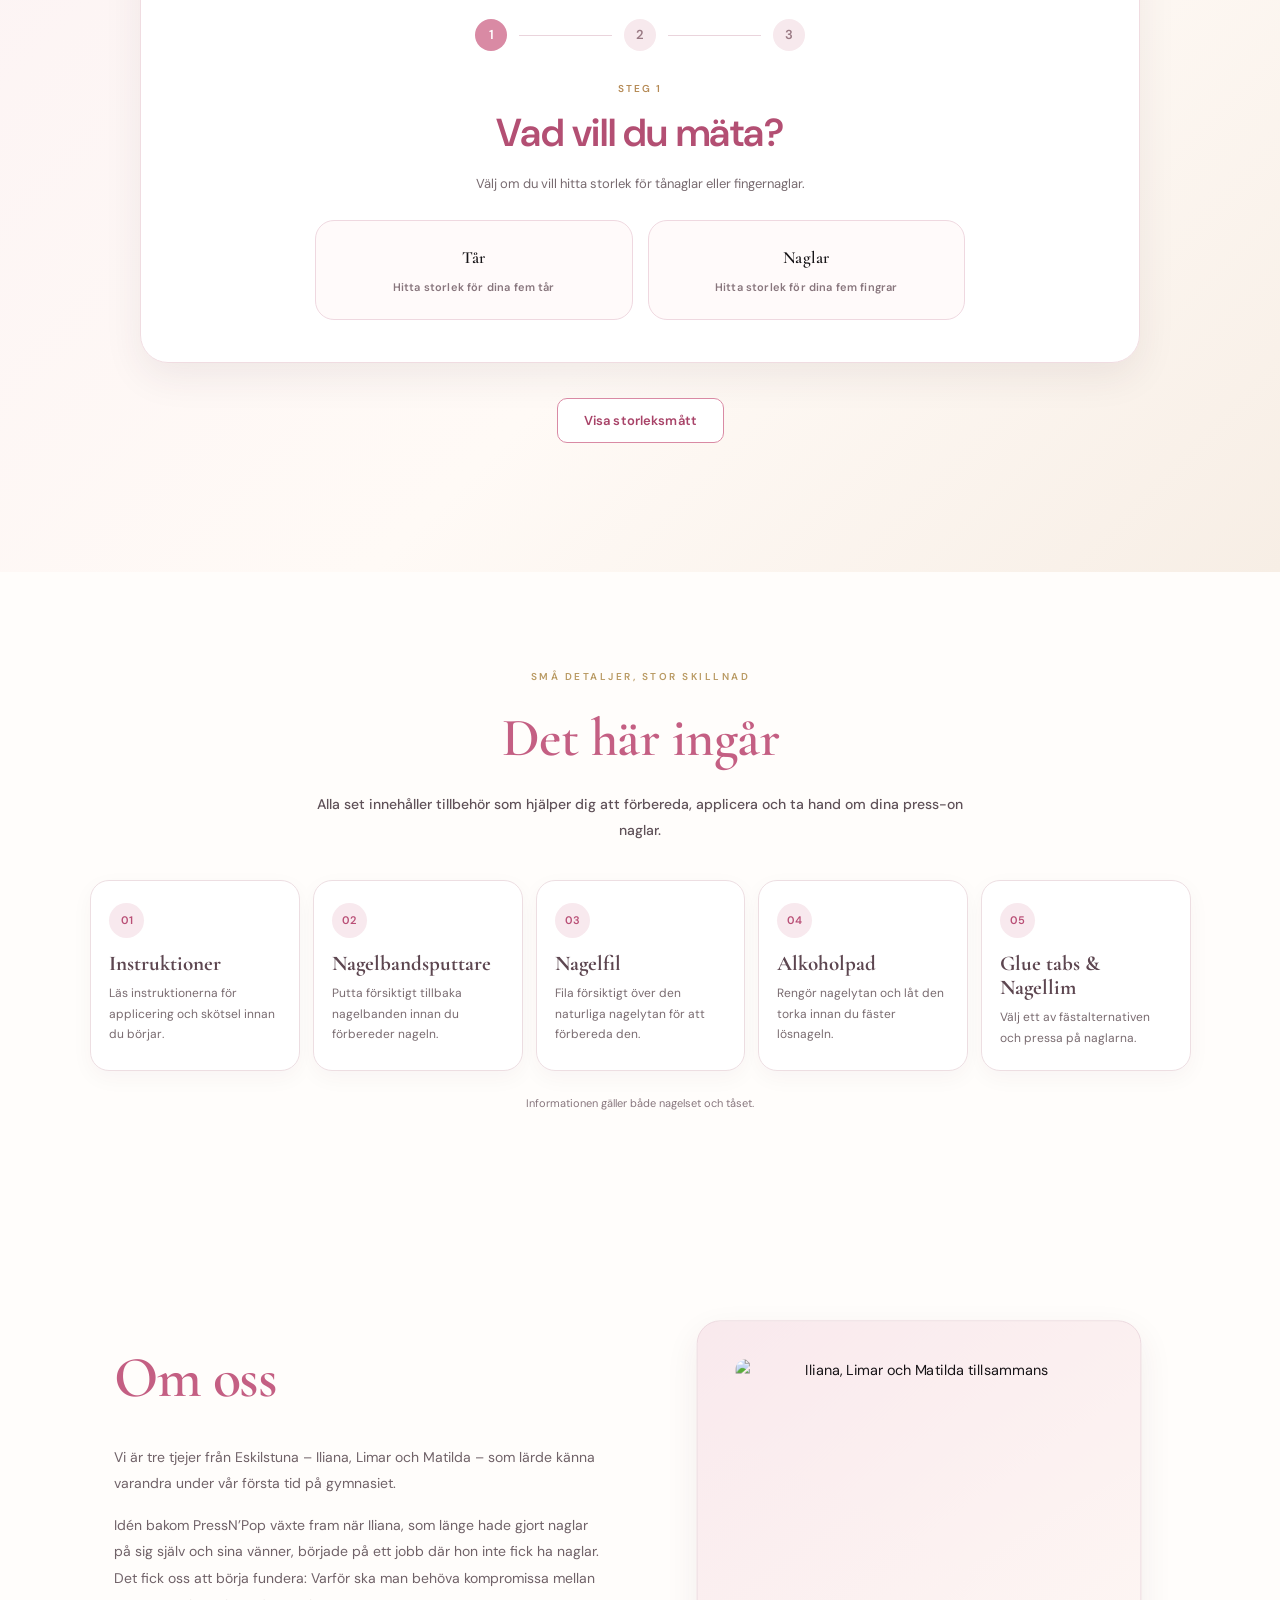
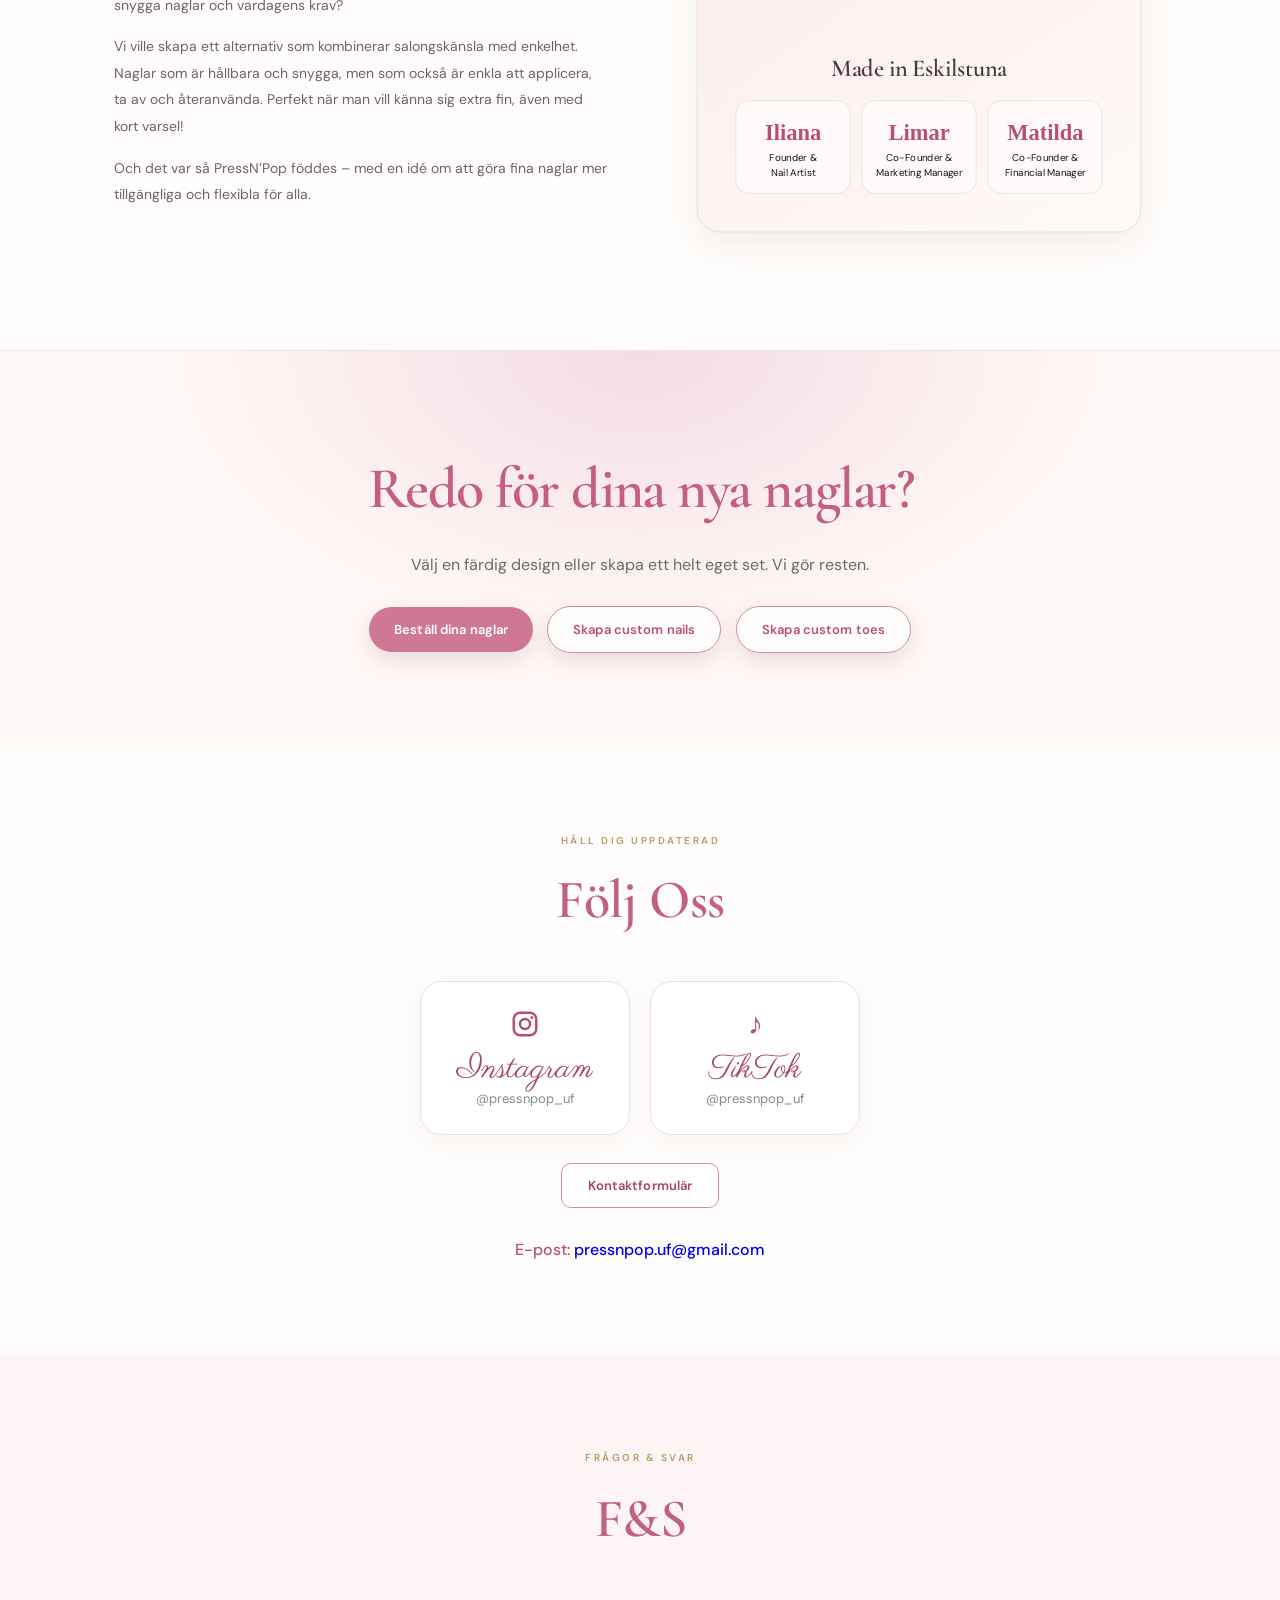
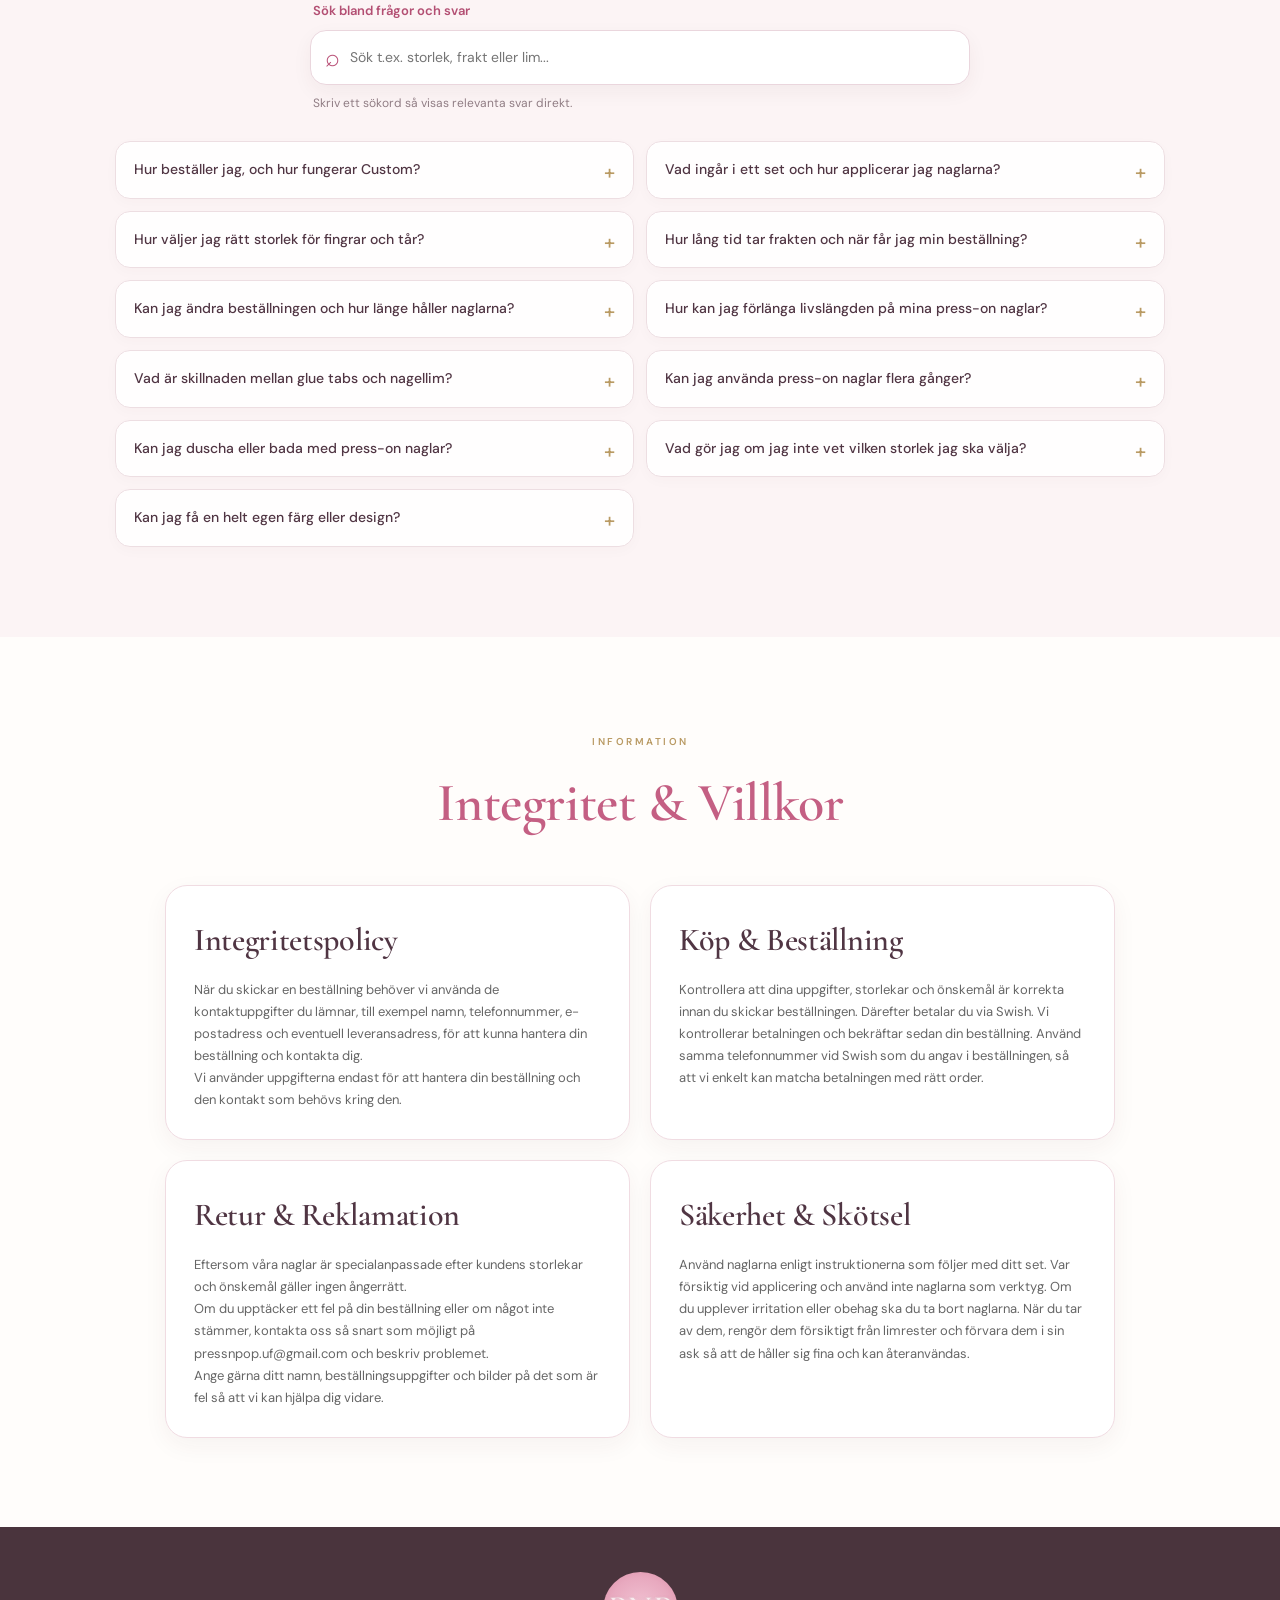
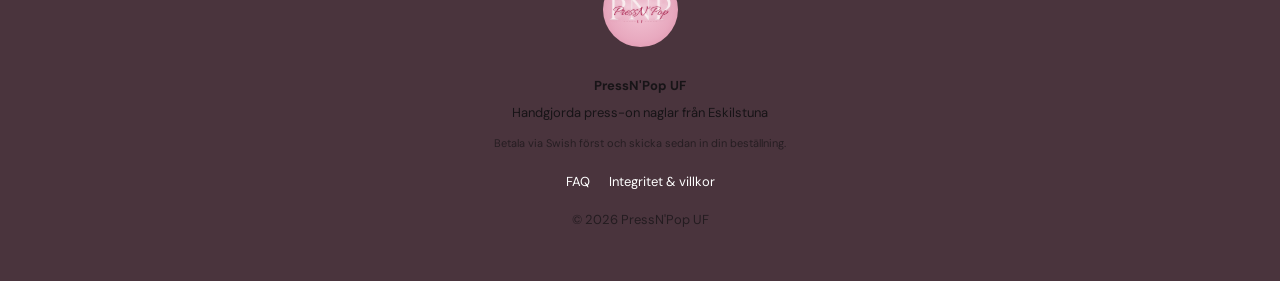
==== commit f9046354: "Add files via upload" ====
--- a/index.html
+++ b/index.html
@@ -9,7 +9,7 @@
 <link rel="preconnect" href="https://fonts.googleapis.com">
 <link rel="preconnect" href="https://fonts.gstatic.com" crossorigin>
 
-<link href="https://fonts.googleapis.com/css2?family=Alex+Brush&family=Cormorant+Garamond:wght@400;500;600;700&family=Dancing+Script:wght@500;600;700&family=DM+Sans:wght@400;500;600;700&family=Poppins:wght@400;500;600;700&display=swap" rel="stylesheet">
+<link href="https://fonts.googleapis.com/css2?family=Alex+Brush&family=Cormorant+Garamond:wght@400;500;600;700&family=Parisienne&family=DM+Sans:wght@400;500;600;700&family=Poppins:wght@400;500;600;700&display=swap" rel="stylesheet">
 
 <link rel="stylesheet" href="style-01.css">
 
--- a/style-03.css
+++ b/style-03.css
@@ -335,3 +335,125 @@
     .size-reference-nails .size-card h3 { font-size: clamp(18px, 4vw, 23px); }
     .social-card h3 { font-size: 29px; }
 }
+
+
+/* =========================================================
+   TYPOGRAFI – enhetlig, klassisk och lättläst
+   Fyra typsnitt totalt: DM Sans, Cormorant Garamond,
+   Poppins och Parisienne.
+========================================================= */
+:root {
+  --font-body: 'DM Sans', sans-serif;
+  --font-heading: 'Cormorant Garamond', serif;
+  --font-ui: 'Poppins', sans-serif;
+  --font-script: 'Parisienne', cursive;
+  --ink: #171417;
+  --soft-pink: #b34f73;
+  --deep-pink: #a84368;
+}
+
+/* Brödtext och all löpande information: ren och lättläst. */
+html, body, body * {
+  font-family: var(--font-body);
+}
+body {
+  color: var(--ink);
+}
+p, li, small, label, .description, .product-card-description,
+.faq-item, .faq-answer, .founder span, .site-detail,
+.size-card p, .size-table, .size-measure-grid,
+input, textarea, select {
+  color: var(--ink);
+  font-family: var(--font-body) !important;
+  line-height: 1.55;
+}
+
+/* Små rubriker: samma sans-serif som informationstexten, rosa. */
+h4, h5, h6,
+.section-subtitle, .eyebrow, .small-heading,
+.faq-item h3, .founder h3,
+.site-detail-menu-heading {
+  color: var(--soft-pink) !important;
+  font-family: var(--font-body) !important;
+  font-weight: 600;
+  letter-spacing: .015em;
+}
+
+/* Mellanstora rubriker och produktnamn: klassisk serif, svarta. */
+h2, h3,
+.product-card h3, .product-card-title,
+.nagel-kort h3, .size-kind-button > strong,
+.size-reference-choice button {
+  color: var(--ink);
+  font-family: var(--font-heading) !important;
+  font-weight: 600;
+}
+
+/* Stora sektionsrubriker: rosa, eleganta och tydliga. */
+h1, .rubrik, .section-title,
+.hero-text h1 {
+  color: var(--deep-pink) !important;
+  font-family: var(--font-heading) !important;
+  font-weight: 500;
+}
+
+/* Handstil används sparsamt och mer återhållet än tidigare. */
+.logo-text,
+.length-guide-option > span,
+.size-shape-options button,
+.size-reference-nails .size-card h3,
+.social-card h3 {
+  font-family: var(--font-script) !important;
+  font-weight: 400 !important;
+  color: var(--deep-pink) !important;
+  letter-spacing: 0;
+}
+
+/* Knappar – samma enkla stil som de små rubrikerna. */
+button, .bestall-knapp, .knapp, .knapp-outline,
+.back-button, .step-buttons button, .add-cart-button,
+.cart-button, .choice-button, .delivery-choice-button,
+.account-button, .file-picker-trigger,
+button span, .bestall-knapp span, .knapp span {
+  font-family: var(--font-body) !important;
+  font-weight: 600 !important;
+  letter-spacing: .01em;
+}
+
+/* Små informationsrubriker hålls rosa även i komponenter. */
+.size-step-title, .size-wizard h3,
+.faq-search-wrap label, .cart-section-title,
+.form-section-title {
+  color: var(--soft-pink) !important;
+  font-family: var(--font-body) !important;
+  font-weight: 600;
+}
+
+/* Undvik att gamla regler ger texter onödigt stora eller dekorativa former. */
+.hero-text h1 {
+  font-size: clamp(58px, 7vw, 88px);
+  line-height: 1.12;
+}
+.length-guide-option > span {
+  font-size: clamp(25px, 2.4vw, 32px);
+  line-height: 1.2;
+}
+.size-shape-options button {
+  font-size: clamp(19px, 2vw, 25px);
+  line-height: 1.2;
+}
+.size-reference-nails .size-card h3 {
+  font-size: clamp(22px, 2.2vw, 29px);
+  line-height: 1.2;
+}
+.social-card h3 {
+  font-size: clamp(26px, 2.6vw, 33px);
+  line-height: 1.15;
+}
+@media (max-width: 600px) {
+  .hero-text h1 { font-size: clamp(52px, 14vw, 72px); }
+  .length-guide-option > span { font-size: 27px; }
+  .size-shape-options button { font-size: clamp(17px, 4vw, 21px); }
+  .size-reference-nails .size-card h3 { font-size: clamp(19px, 4vw, 24px); }
+  .social-card h3 { font-size: 28px; }
+}
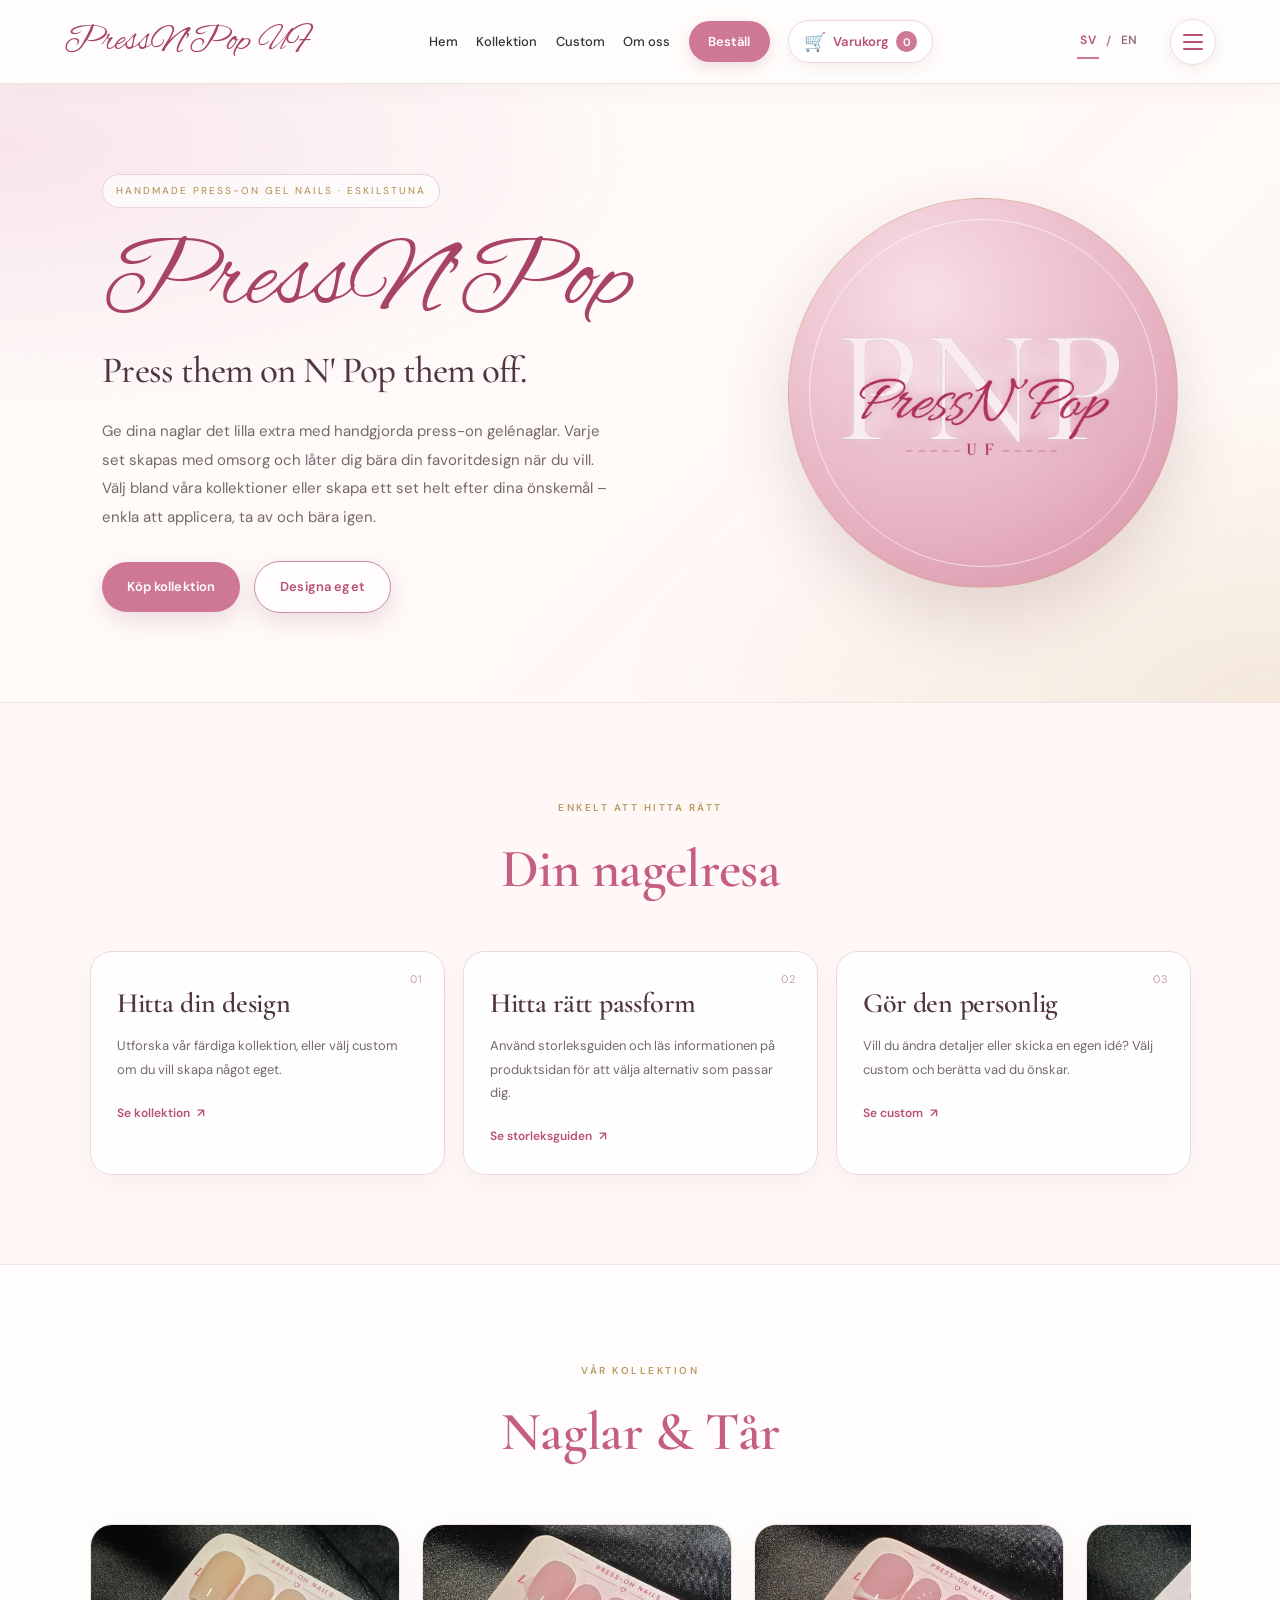
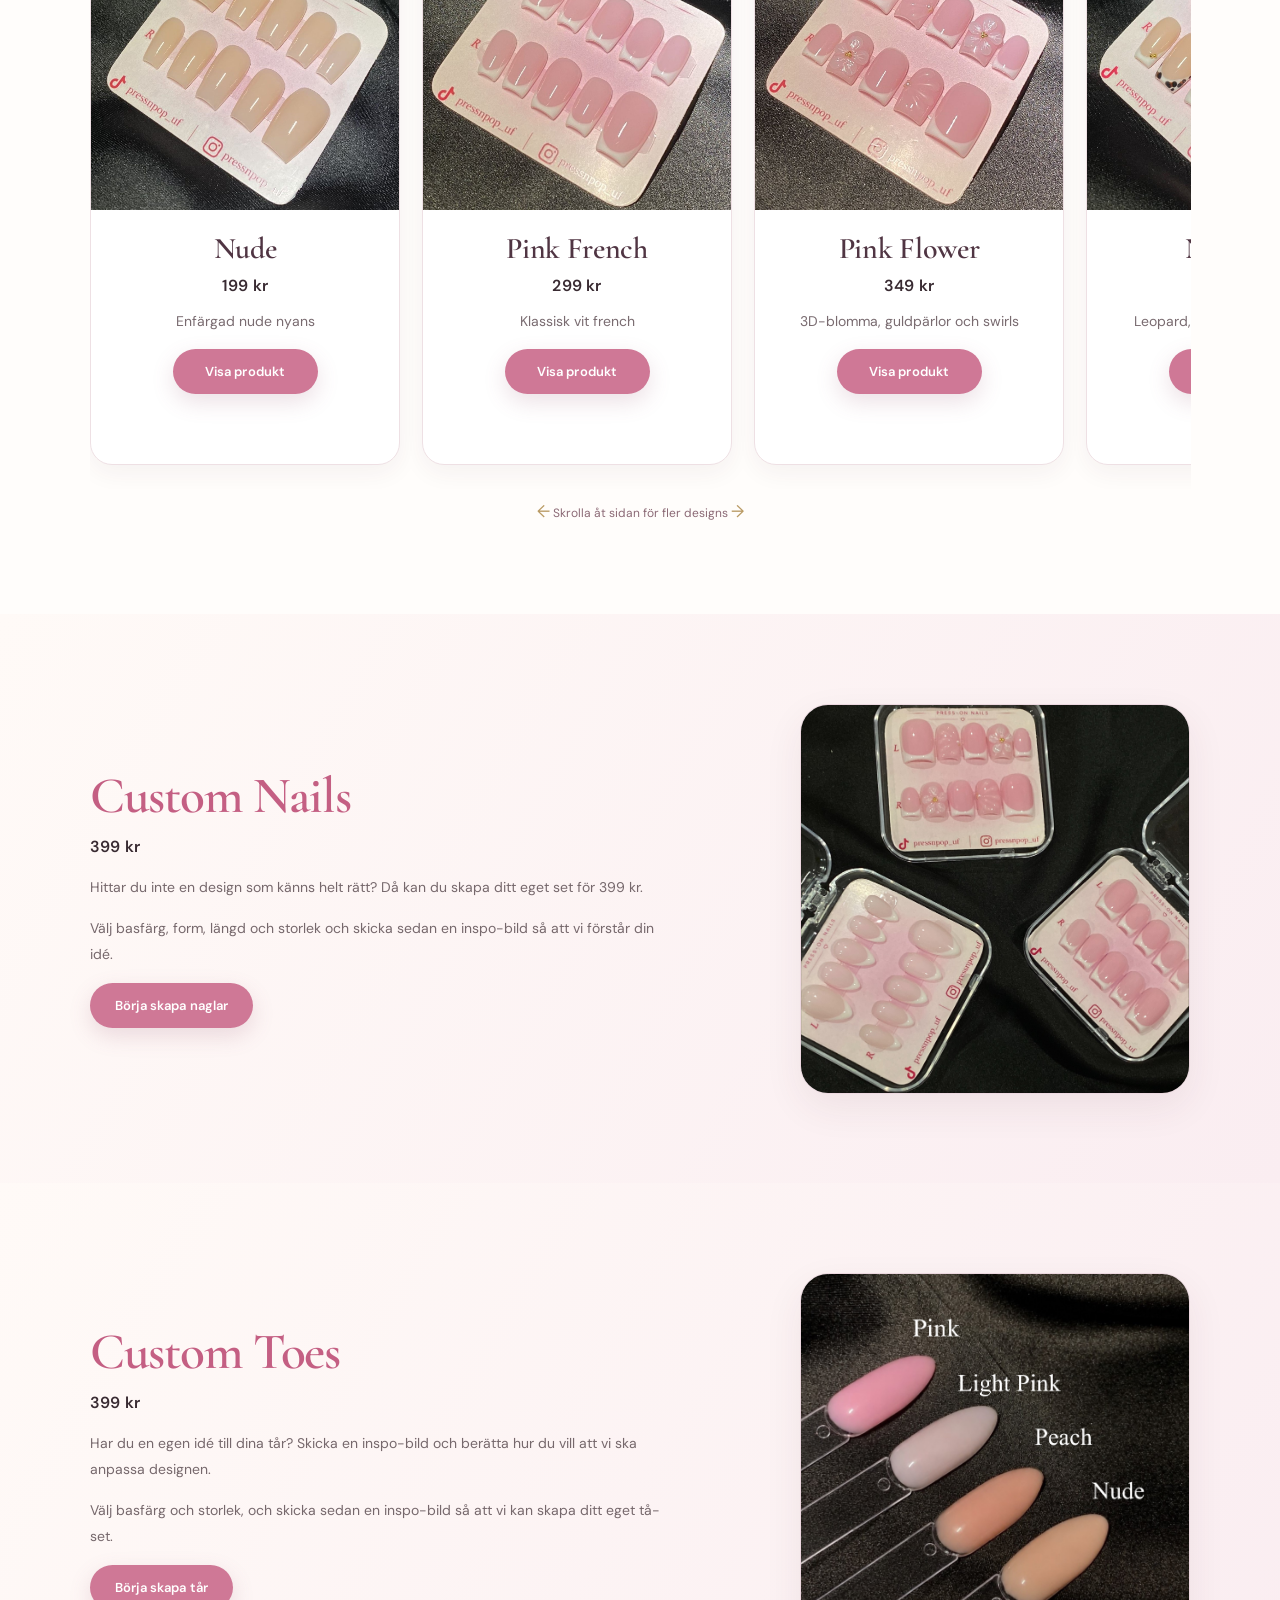
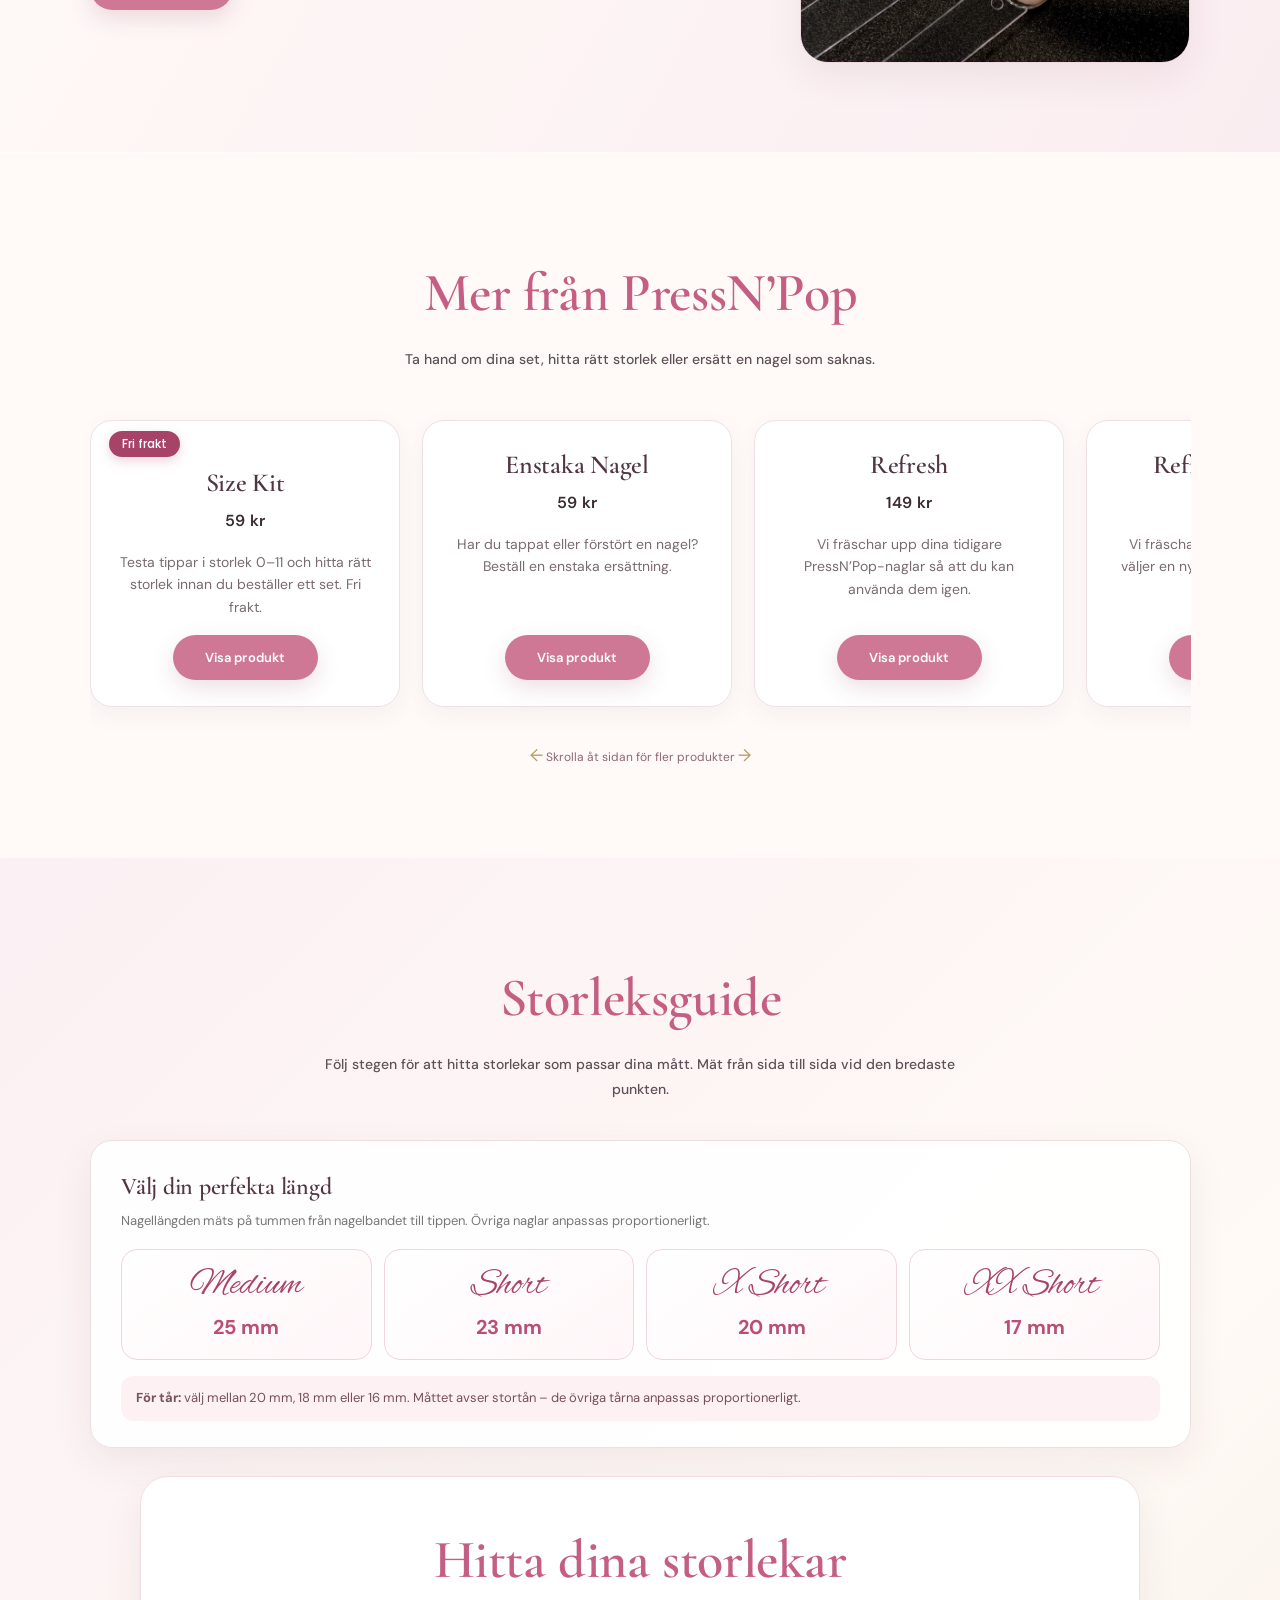
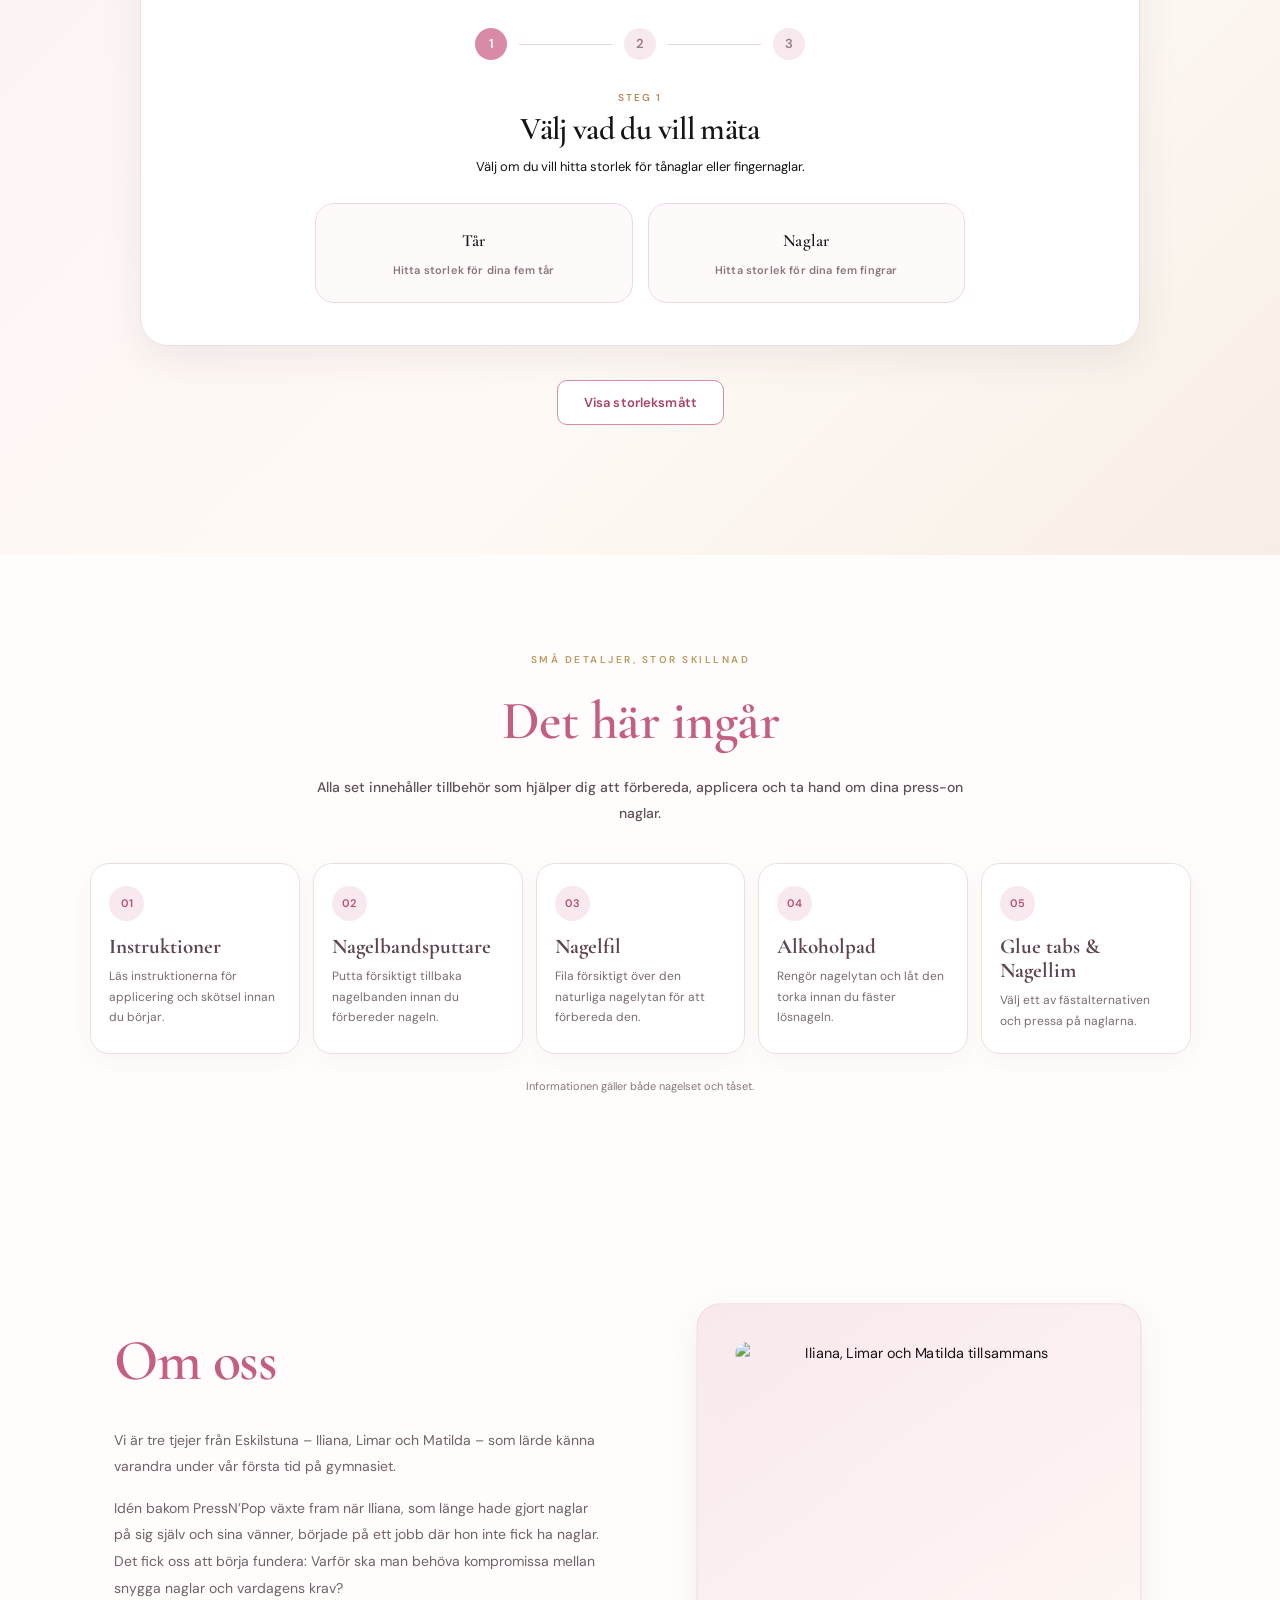
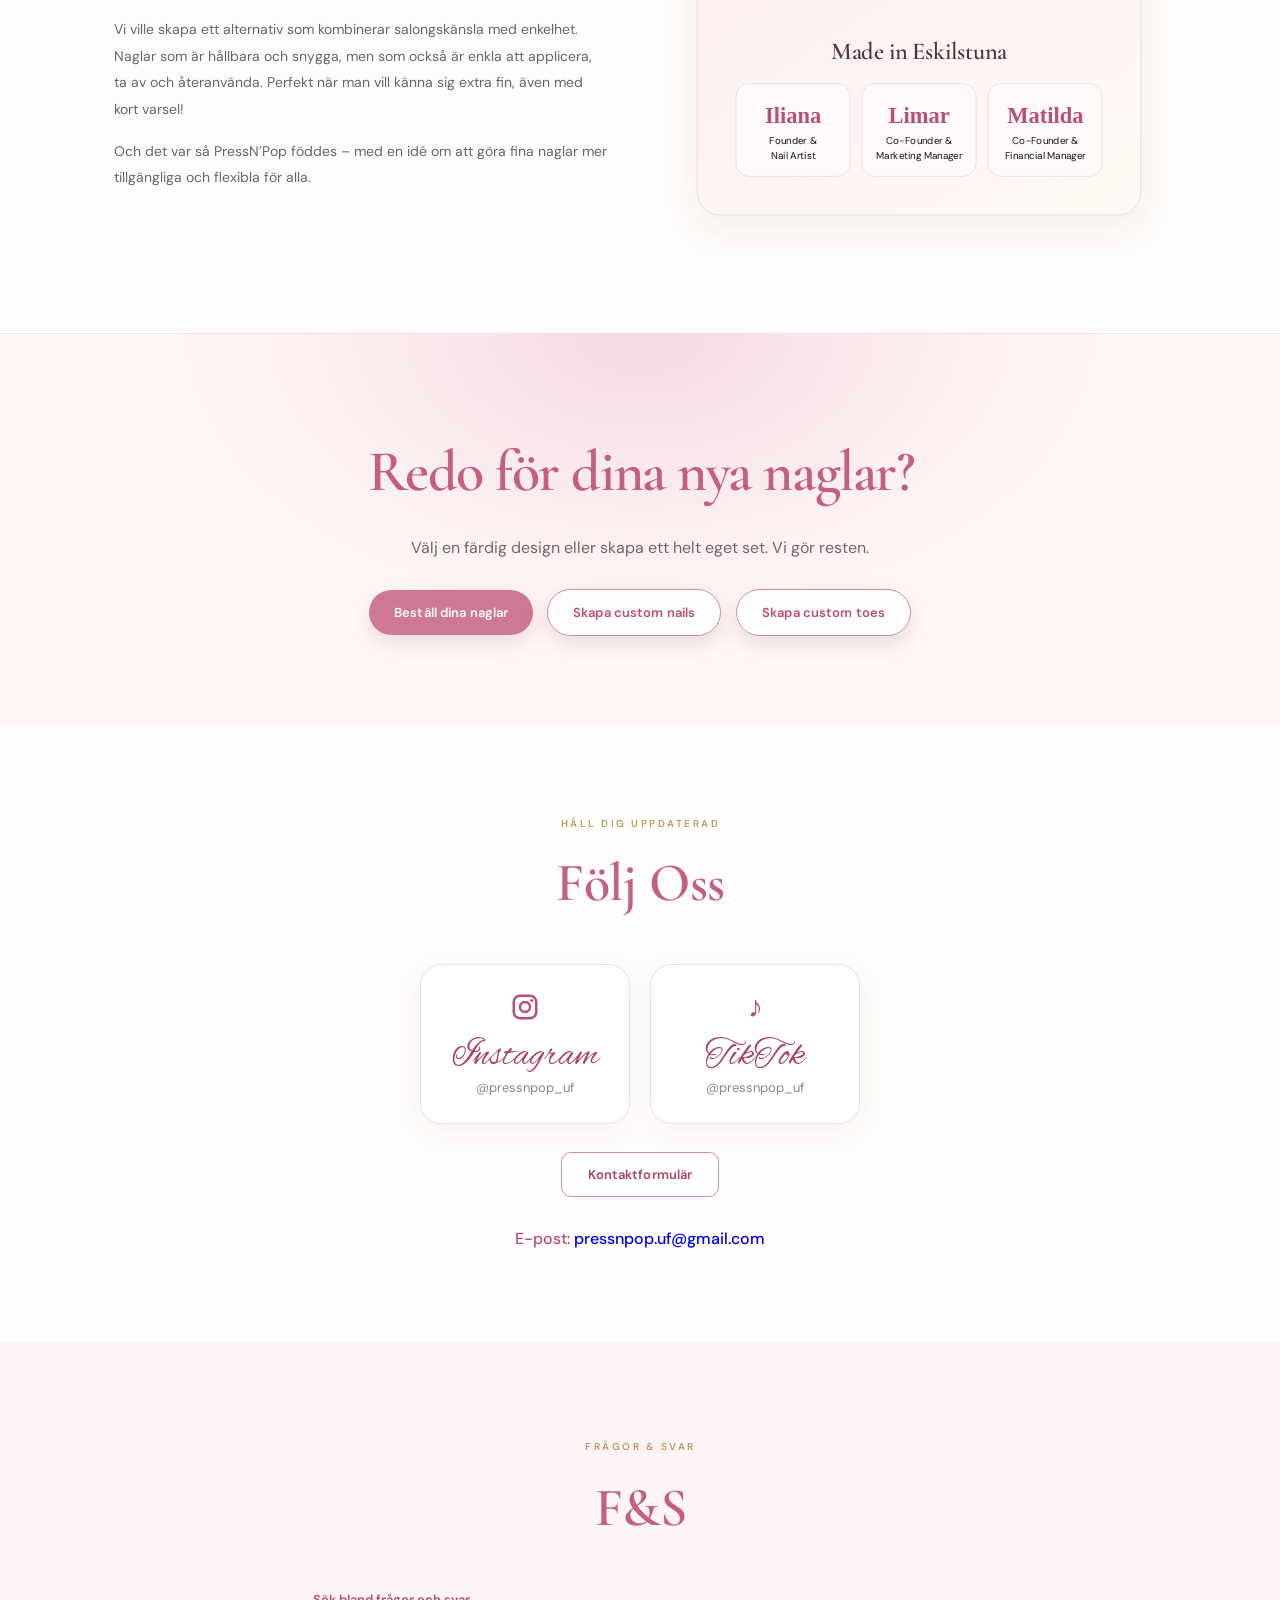
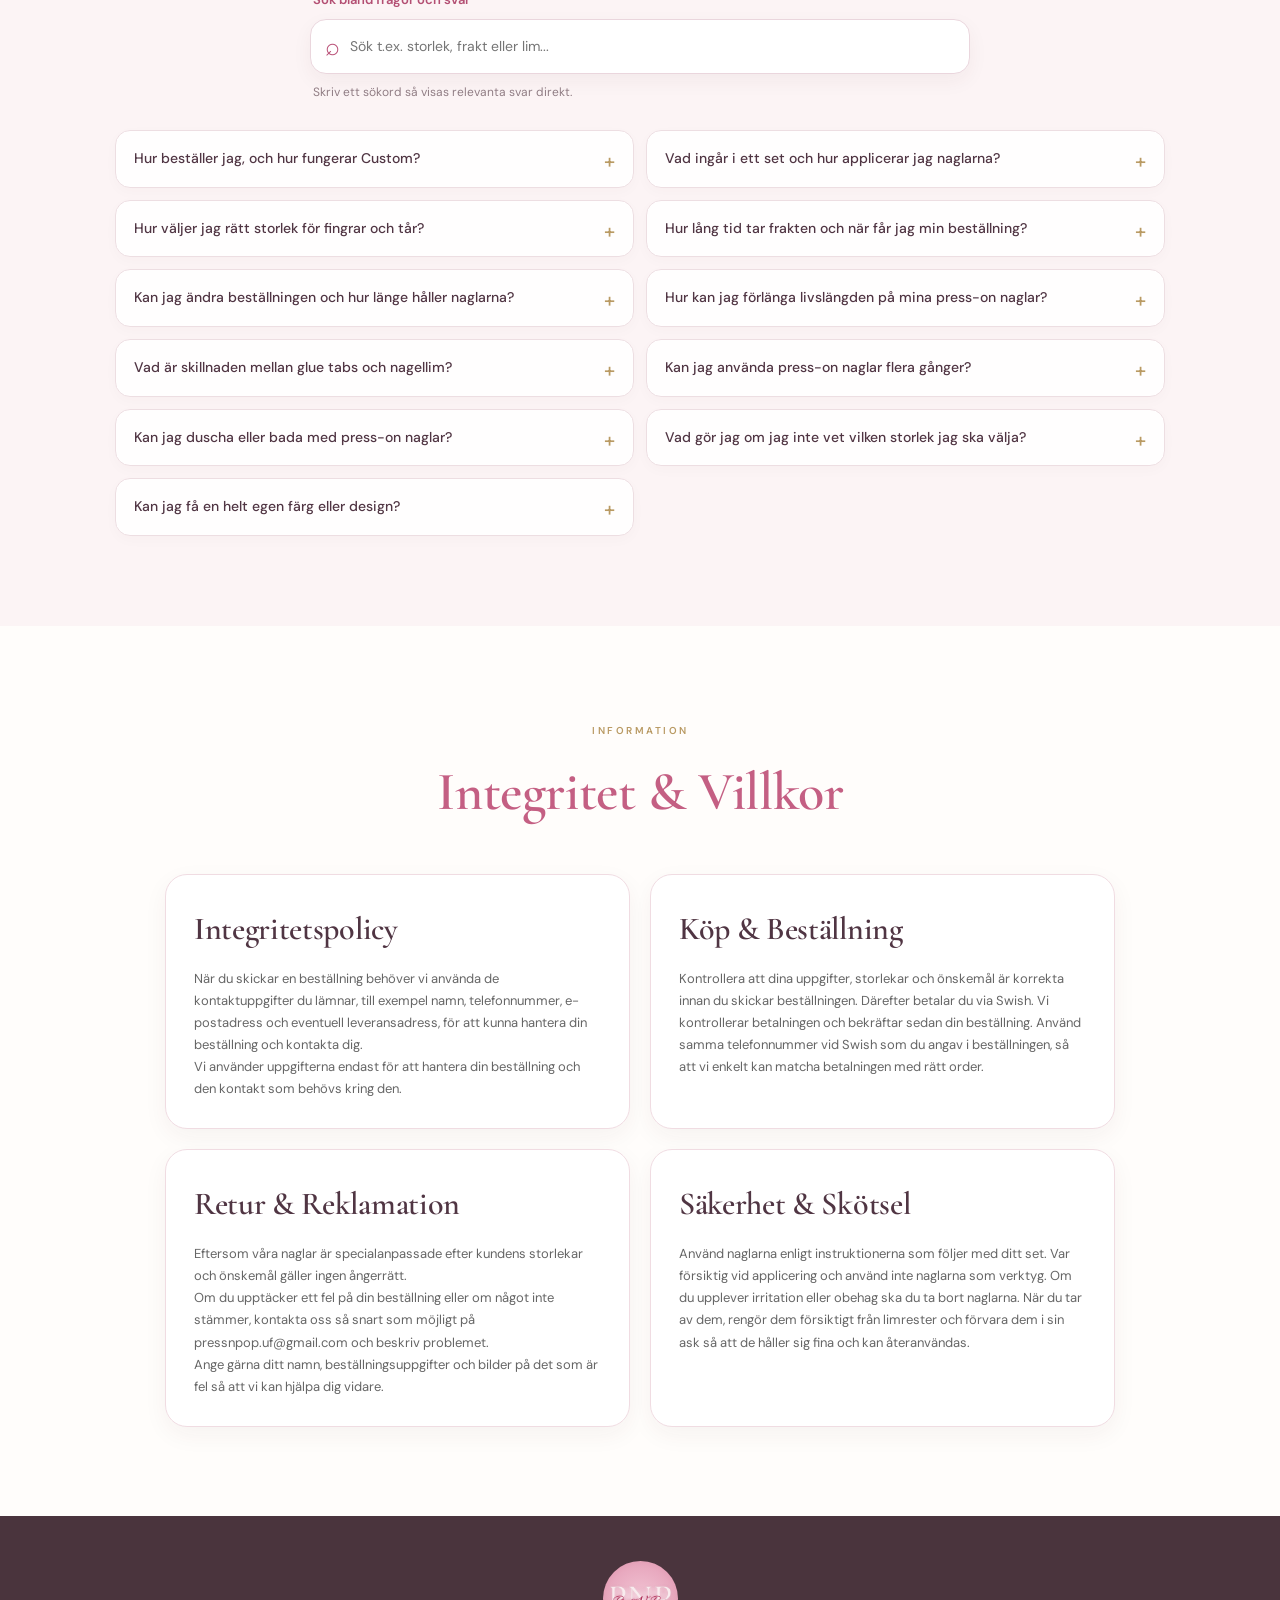
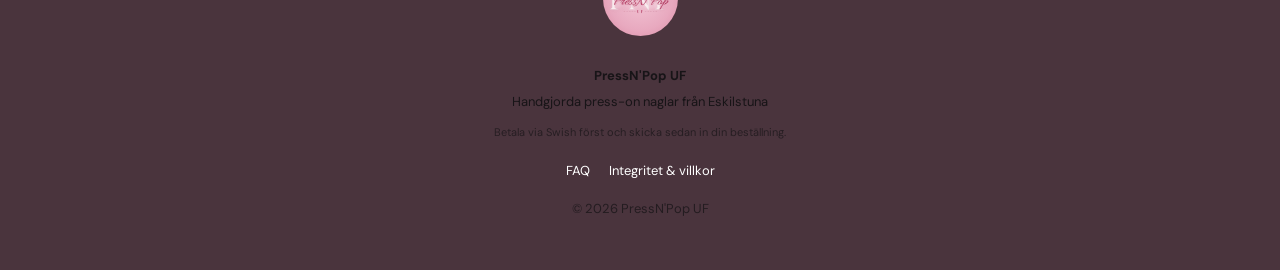
==== commit 99878999: "Add files via upload" ====
--- a/index.html
+++ b/index.html
@@ -9,7 +9,7 @@
 <link rel="preconnect" href="https://fonts.googleapis.com">
 <link rel="preconnect" href="https://fonts.gstatic.com" crossorigin>
 
-<link href="https://fonts.googleapis.com/css2?family=Alex+Brush&family=Cormorant+Garamond:wght@400;500;600;700&family=Parisienne&family=DM+Sans:wght@400;500;600;700&family=Poppins:wght@400;500;600;700&display=swap" rel="stylesheet">
+<link href="https://fonts.googleapis.com/css2?family=Alex+Brush&family=Cormorant+Garamond:ital,wght@0,400;0,500;0,600;1,400;1,500&family=DM+Sans:wght@400;500;600;700&family=Poppins:wght@400;500;600;700&display=swap" rel="stylesheet">
 
 <link rel="stylesheet" href="style-01.css">
 
@@ -467,7 +467,7 @@
   <div class="rubrik size-wizard-title"><span></span><h2>Hitta dina storlekar</h2></div>
   <div class="size-step-indicator"><span class="active" data-step-dot="1">1</span><i></i><span data-step-dot="2">2</span><i></i><span data-step-dot="3">3</span></div>
   <div class="size-step" data-step="1">
-    <p class="size-step-kicker">STEG 1</p><h3>Vad vill du mäta?</h3><p>Välj om du vill hitta storlek för tånaglar eller fingernaglar.</p>
+    <p class="size-step-kicker">STEG 1</p><h3>Välj vad du vill mäta</h3><p>Välj om du vill hitta storlek för tånaglar eller fingernaglar.</p>
     <div class="size-kind-options">
       <button type="button" class="size-kind-button" data-size-kind="toes"><strong>Tår</strong><small>Hitta storlek för dina fem tår</small></button>
       <button type="button" class="size-kind-button" data-size-kind="nails"><strong>Naglar</strong><small>Hitta storlek för dina fem fingrar</small></button>
--- a/style-03.css
+++ b/style-03.css
@@ -457,3 +457,133 @@
   .size-reference-nails .size-card h3 { font-size: clamp(19px, 4vw, 24px); }
   .social-card h3 { font-size: 28px; }
 }
+
+
+/* TYPOGRAFI – nedtonad, klassisk accent utan överdriven skrivstil.
+   Cormorant Garamond används som elegant rubrikstil, aldrig som
+   en dekorativ handskriftsfont. */
+:root {
+  --font-body: 'DM Sans', sans-serif;
+  --font-heading: 'Cormorant Garamond', serif;
+  --font-ui: 'Poppins', sans-serif;
+  --ink: #171417;
+  --soft-pink: #b34f73;
+  --deep-pink: #a84368;
+}
+
+/* Ta bort alla tidigare skrivstilsregler och ersätt med diskret serif. */
+.logo-text,
+.hero-text h1,
+.length-guide-option > span,
+.size-shape-options button,
+.size-reference-nails .size-card h3,
+.social-card h3 {
+  font-family: var(--font-heading) !important;
+  font-style: italic !important;
+  font-weight: 500 !important;
+  letter-spacing: -.025em !important;
+  color: var(--deep-pink) !important;
+  text-shadow: none !important;
+}
+
+/* Ordmärket på startsidan ska vara tydligt och elegant, inte snirkligt. */
+.hero-text h1 {
+  font-size: clamp(58px, 7vw, 88px) !important;
+  line-height: 1.05 !important;
+  font-style: normal !important;
+  font-weight: 500 !important;
+  letter-spacing: -.045em !important;
+}
+
+/* Logotypen i navigationen följer samma klassiska uttryck. */
+.logo-text {
+  font-size: clamp(24px, 2.4vw, 34px);
+  font-style: italic !important;
+}
+
+/* Storleksval och sociala rubriker: lätt kursiv serif, inte handskrift. */
+.length-guide-option > span { font-size: clamp(24px, 2.3vw, 31px) !important; }
+.size-shape-options button { font-size: clamp(18px, 1.9vw, 24px) !important; }
+.size-reference-nails .size-card h3 { font-size: clamp(22px, 2.1vw, 28px) !important; }
+.social-card h3 { font-size: clamp(25px, 2.5vw, 32px) !important; }
+
+/* Storleksguidens fråga blir en mellanrubrik: diskret serif, svart. */
+.size-step[data-step="1"] > h3 {
+  font-family: var(--font-heading) !important;
+  font-style: normal !important;
+  font-weight: 600 !important;
+  font-size: clamp(25px, 2.6vw, 32px) !important;
+  line-height: 1.2 !important;
+  letter-spacing: -.02em !important;
+  color: var(--ink) !important;
+  margin-bottom: 8px;
+}
+
+/* Håll beskrivningen under frågan enkel och svart. */
+.size-step[data-step="1"] > p:not(.size-step-kicker) {
+  font-family: var(--font-body) !important;
+  color: var(--ink) !important;
+}
+
+/* Inga andra dekorativa script-typsnitt ska kunna slå igenom. */
+[style*="Dancing Script"], [style*="Alex Brush"], [style*="Parisienne"] {
+  font-family: var(--font-heading) !important;
+}
+@media (max-width: 600px) {
+  .hero-text h1 { font-size: clamp(50px, 13vw, 70px) !important; }
+  .logo-text { font-size: 23px; }
+}
+
+
+/* PRESSN'POP – skrivstilen från den uppladdade logotypreferensen.
+   Denna accent används ENDAST på de uttryckligen önskade namnen. */
+:root { --font-logo-script: 'Alex Brush', cursive; }
+
+.hero-text h1,
+.logo-text,
+.length-guide-option > span,
+.size-shape-options button,
+.size-reference-nails .size-card h3,
+.social-card h3 {
+  font-family: var(--font-logo-script) !important;
+  font-style: normal !important;
+  font-weight: 400 !important;
+  letter-spacing: 0 !important;
+  text-transform: none !important;
+  color: var(--deep-pink, #a84368) !important;
+  text-shadow: none !important;
+}
+
+/* Logotypen på startsidan får mer plats för de svepande bokstäverna. */
+.hero-text h1 {
+  font-size: clamp(68px, 8vw, 108px) !important;
+  line-height: 1.08 !important;
+  margin: 4px 0 12px !important;
+}
+
+/* Övriga markerade ord får samma skrivstil, i en balanserad storlek. */
+.logo-text { font-size: clamp(27px, 2.8vw, 38px) !important; }
+.length-guide-option > span {
+  font-size: clamp(29px, 2.8vw, 37px) !important;
+  line-height: 1.15 !important;
+}
+.size-shape-options button {
+  font-size: clamp(24px, 2.3vw, 31px) !important;
+  line-height: 1.15 !important;
+}
+.size-reference-nails .size-card h3 {
+  font-size: clamp(27px, 2.5vw, 34px) !important;
+  line-height: 1.15 !important;
+}
+.social-card h3 {
+  font-size: clamp(31px, 3vw, 39px) !important;
+  line-height: 1.15 !important;
+}
+@media (max-width: 600px) {
+  .hero-text h1 { font-size: clamp(62px, 16vw, 88px) !important; }
+  .logo-text { font-size: 27px !important; }
+  .length-guide-option > span { font-size: 30px !important; }
+  .size-shape-options button { font-size: 24px !important; }
+  .size-reference-nails .size-card h3 { font-size: 28px !important; }
+  .social-card h3 { font-size: 32px !important; }
+}
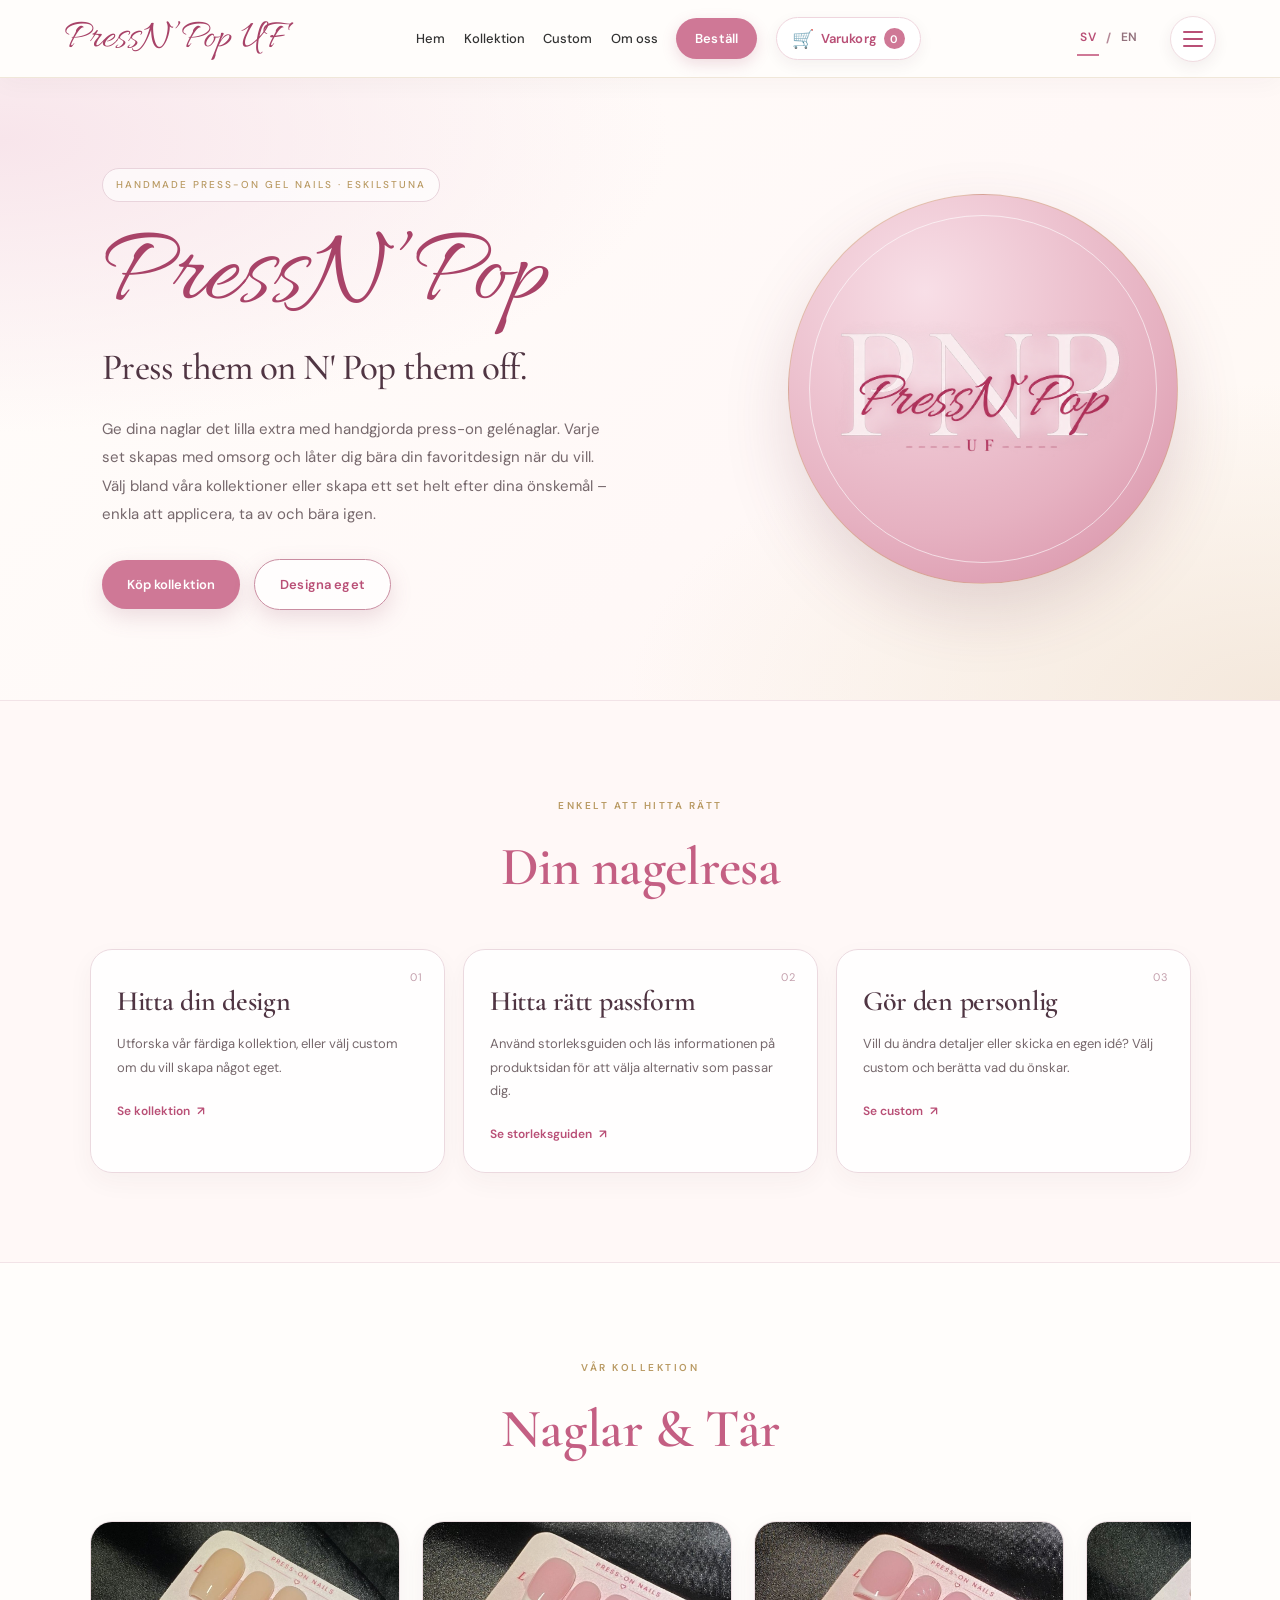
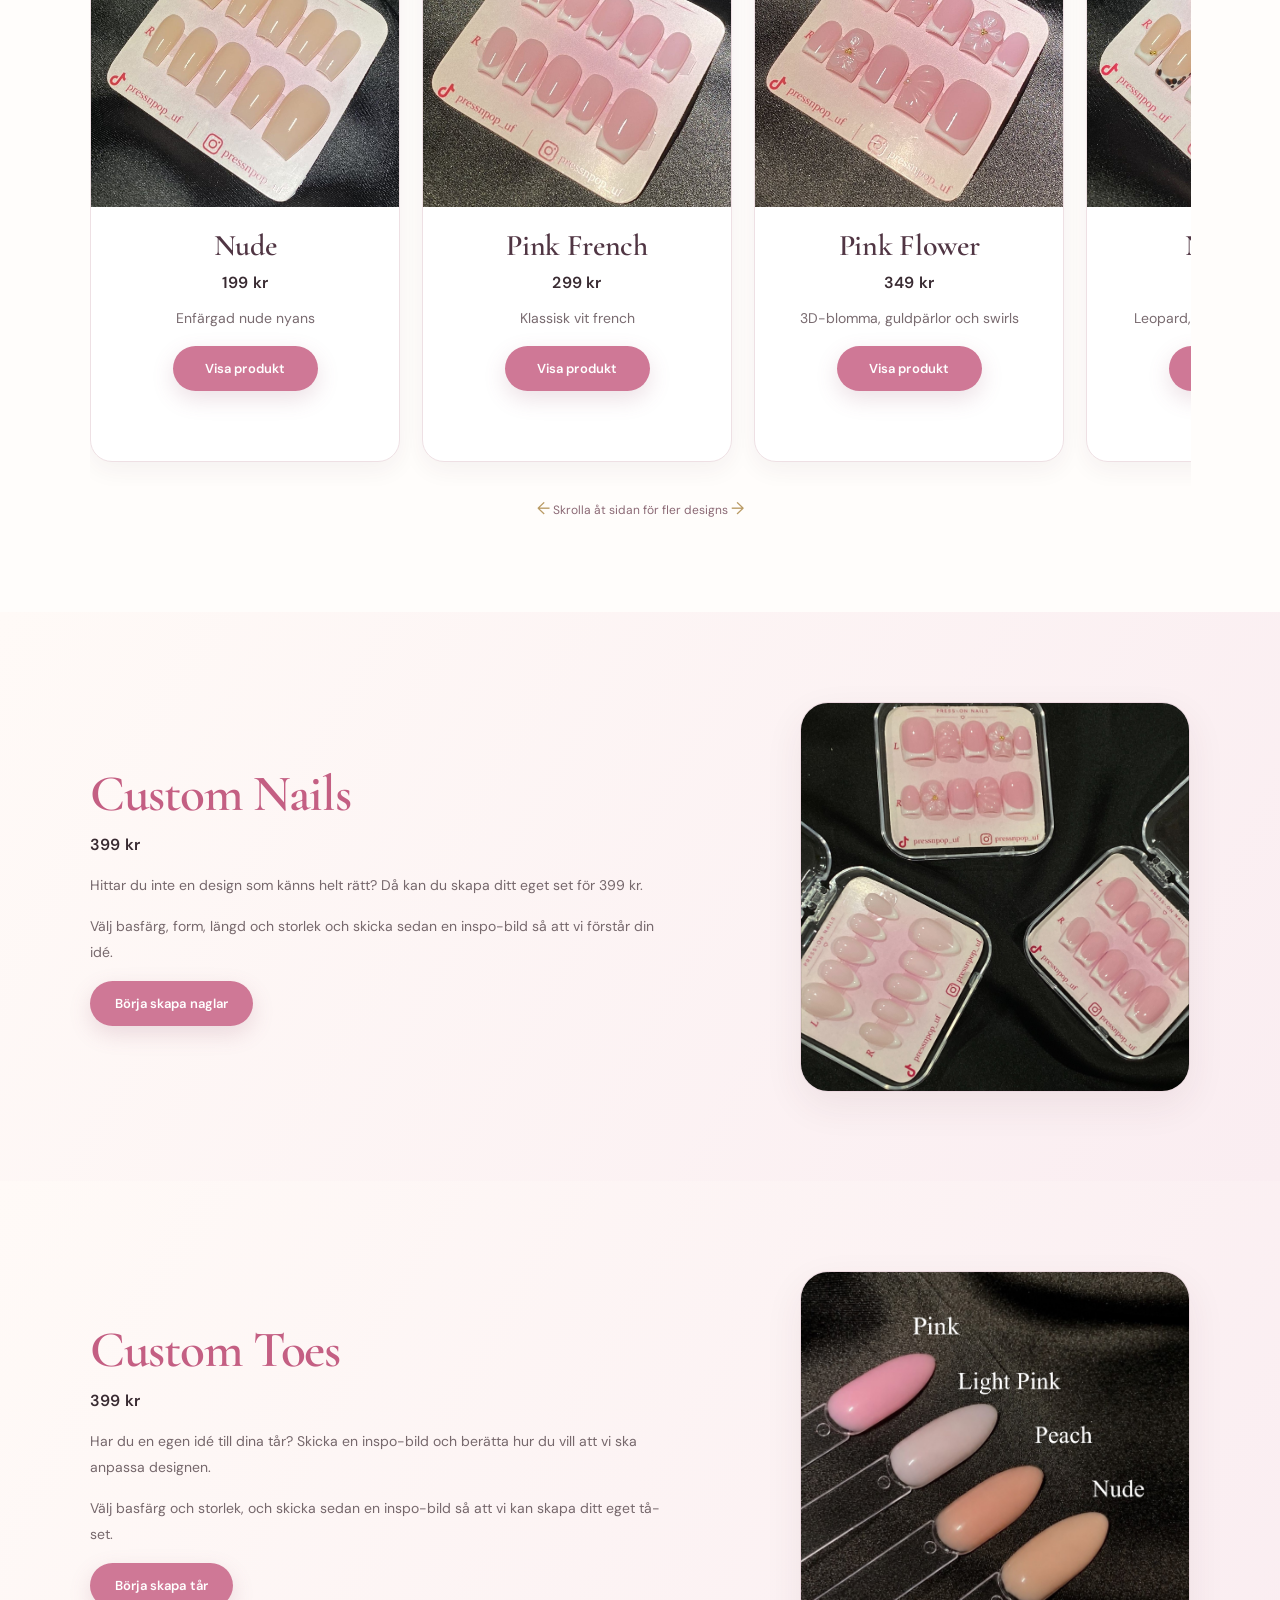
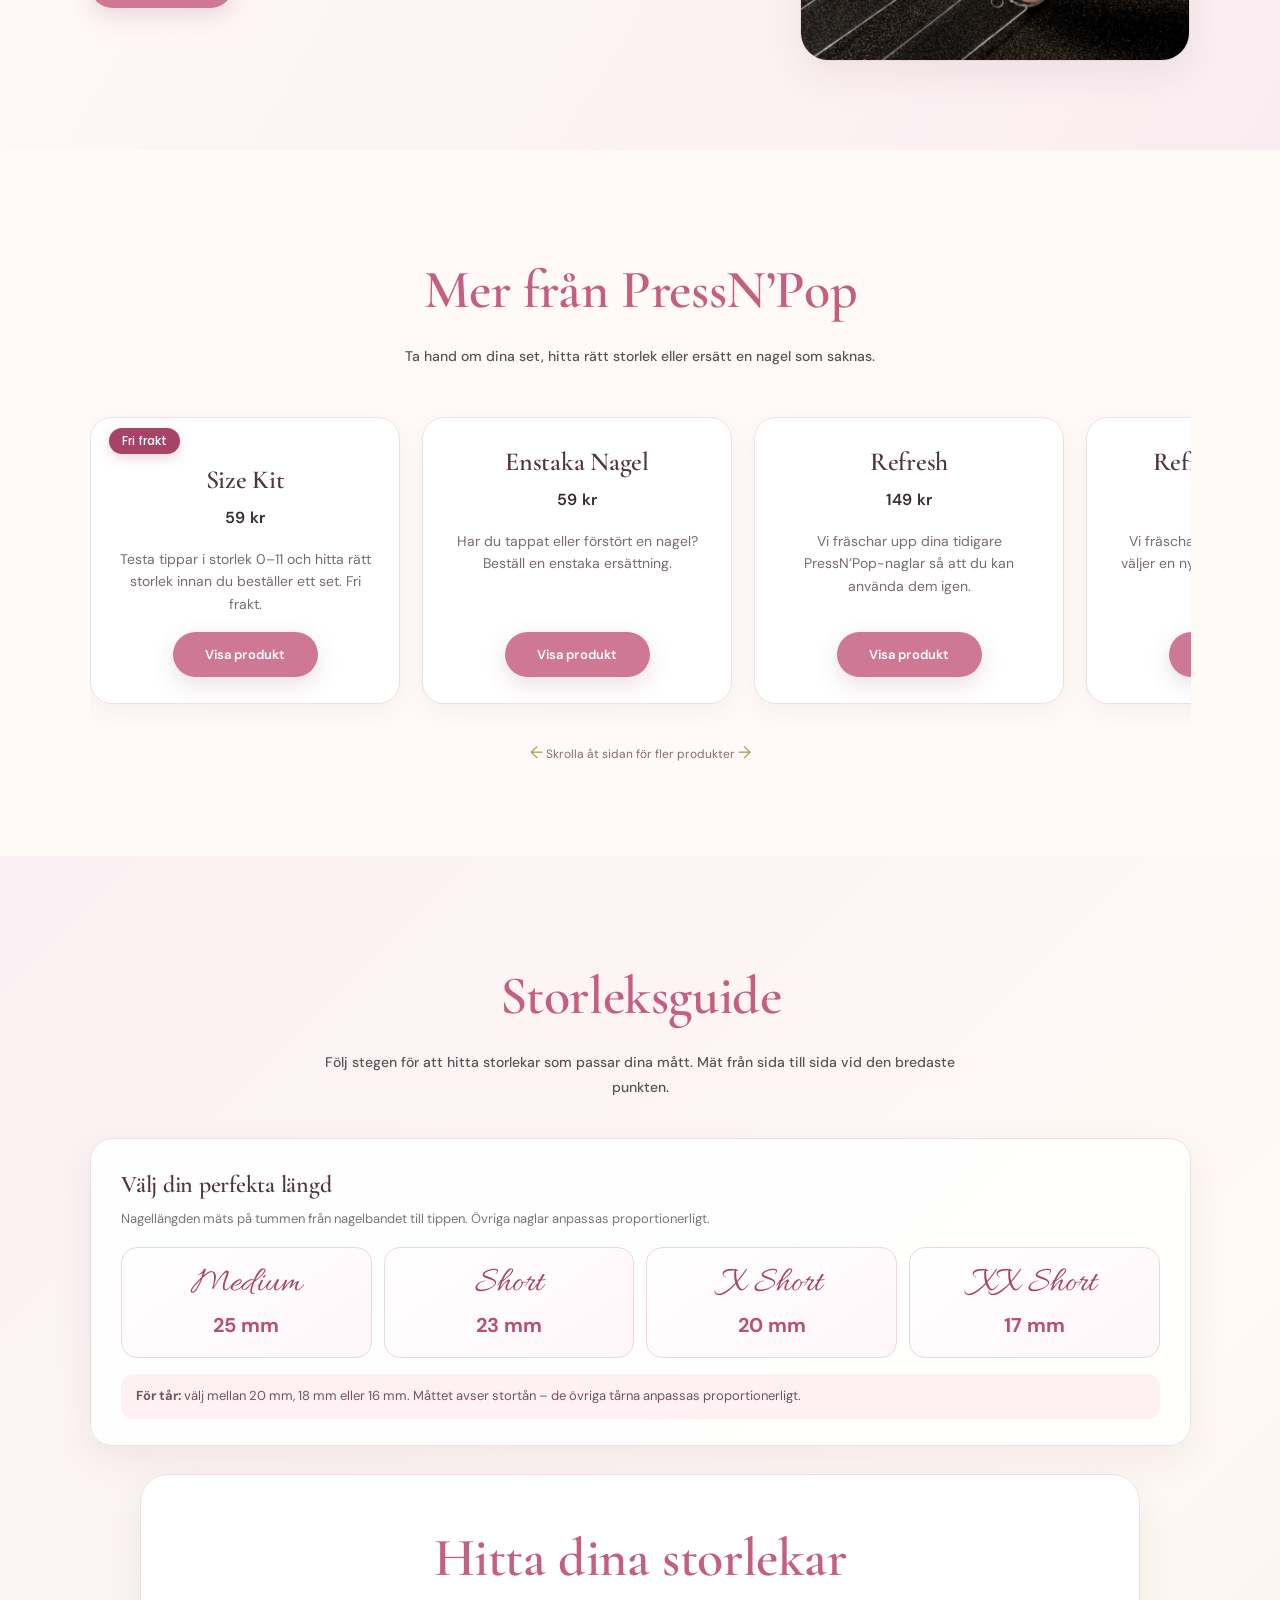
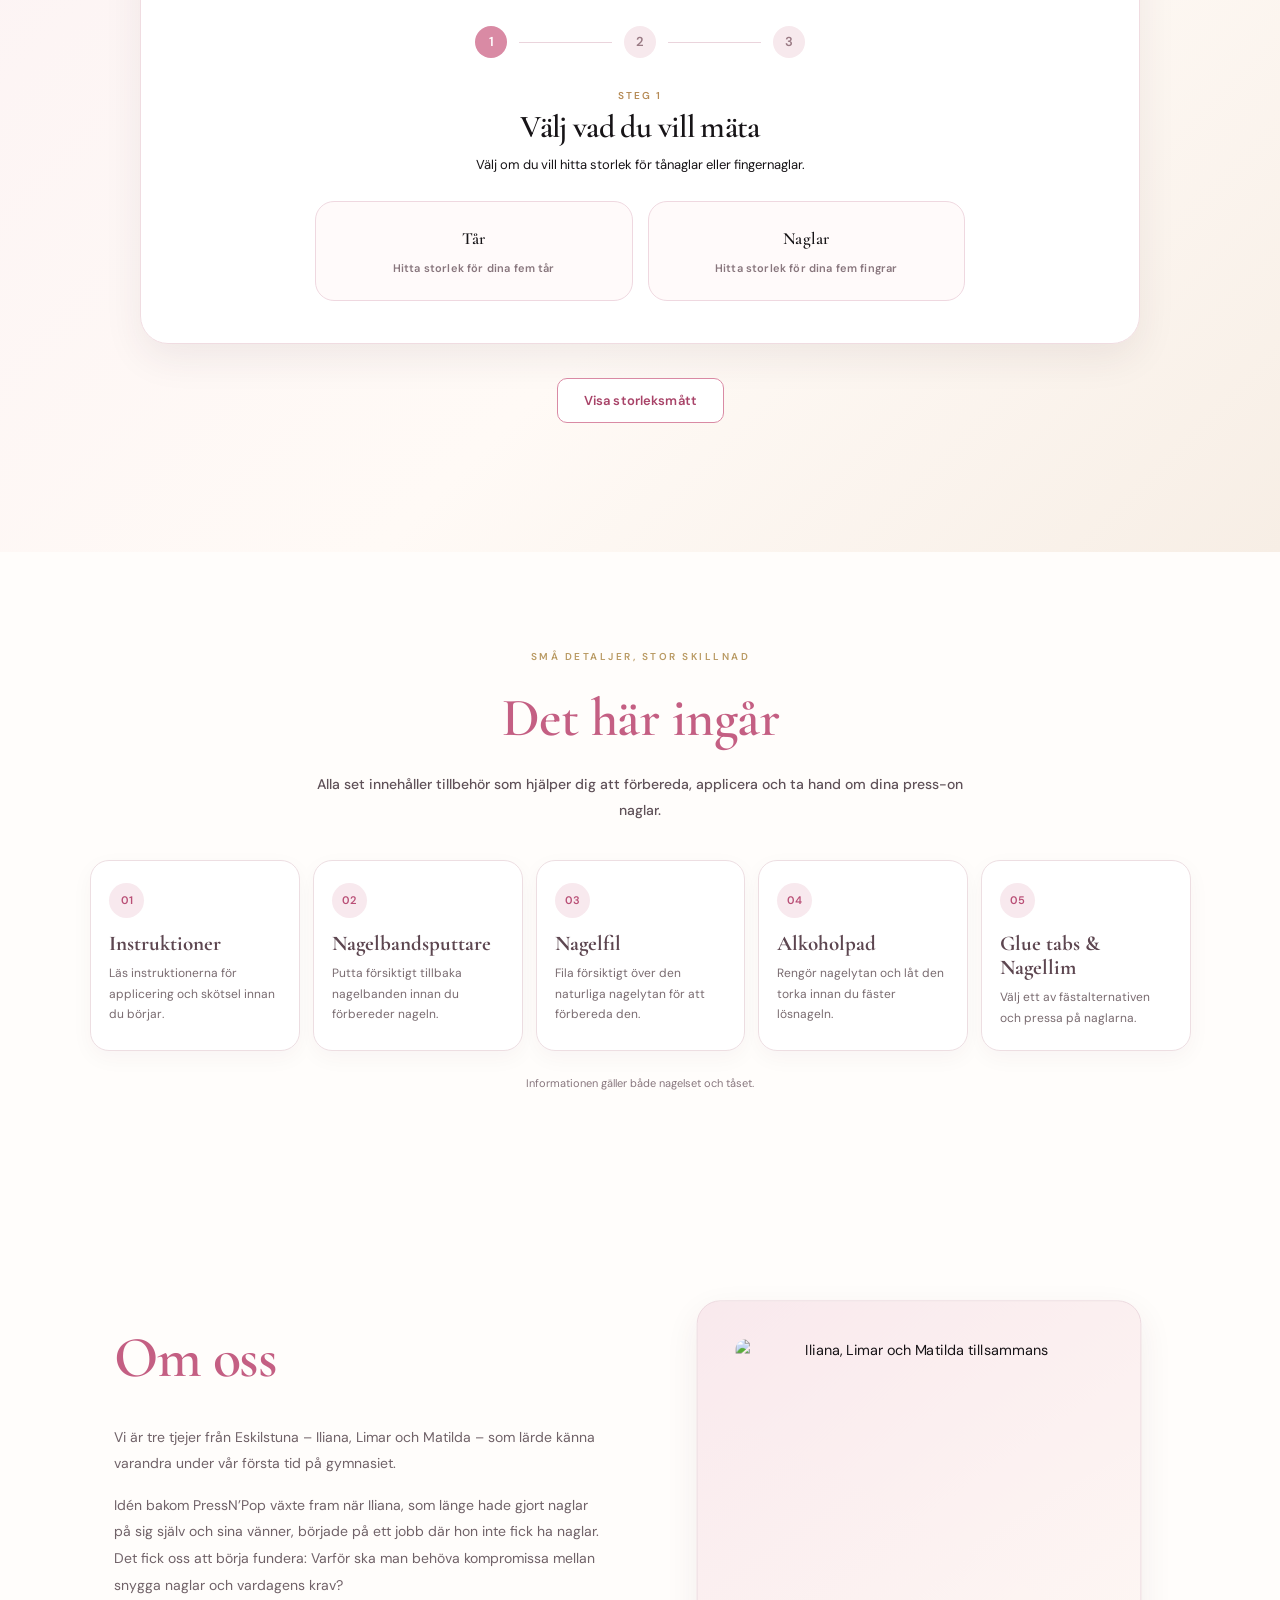
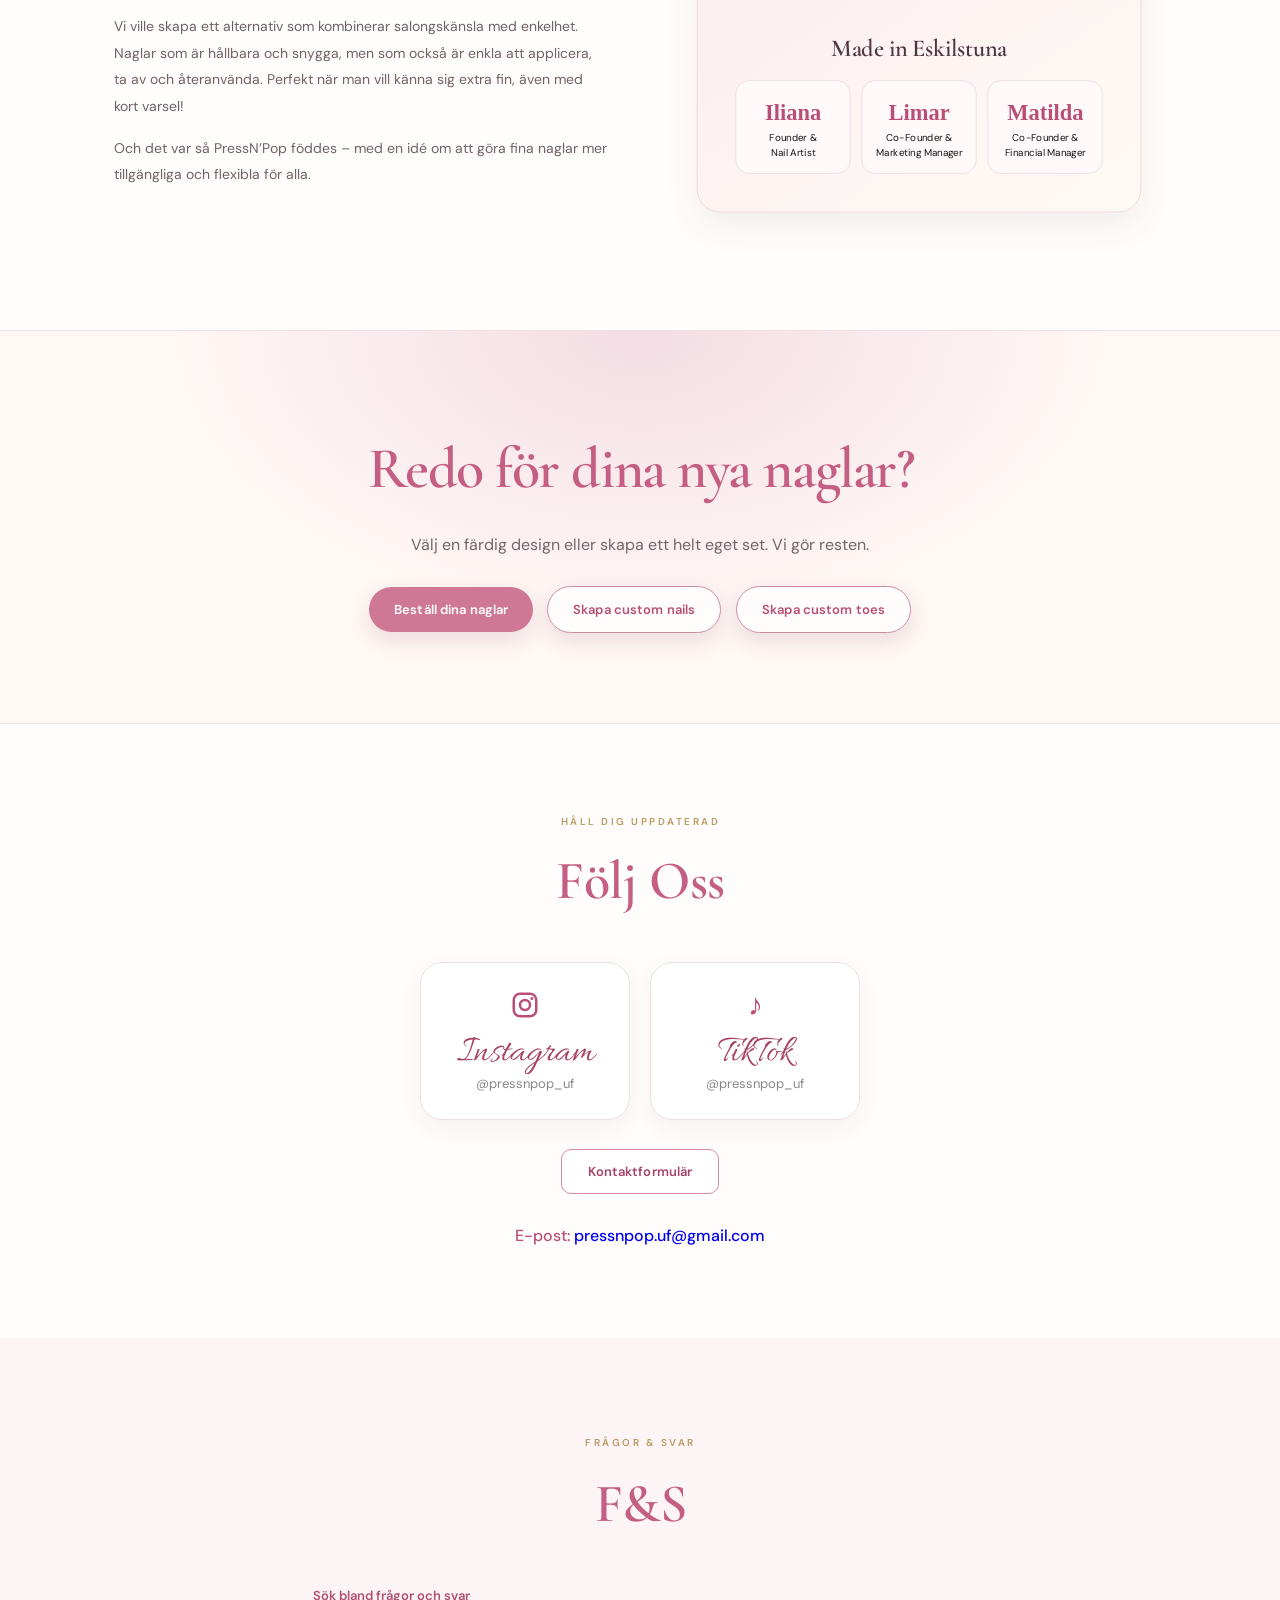
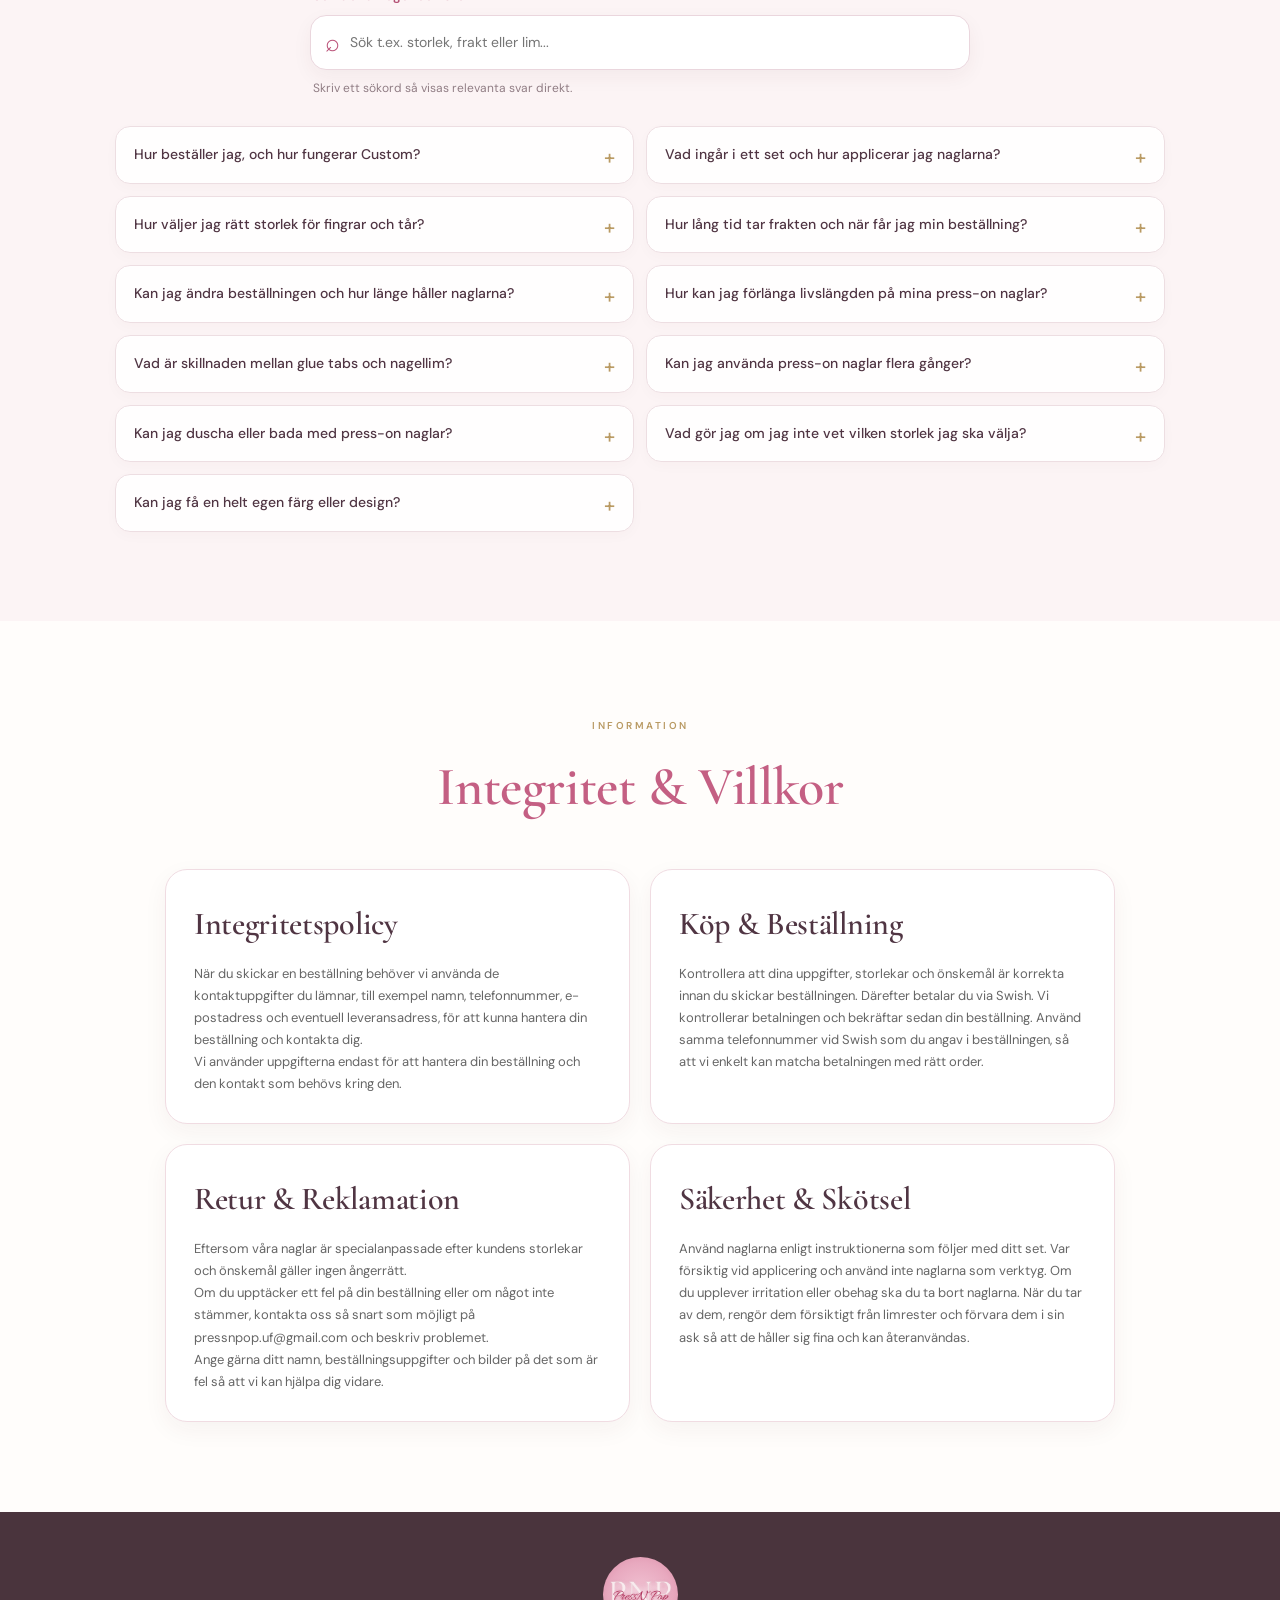
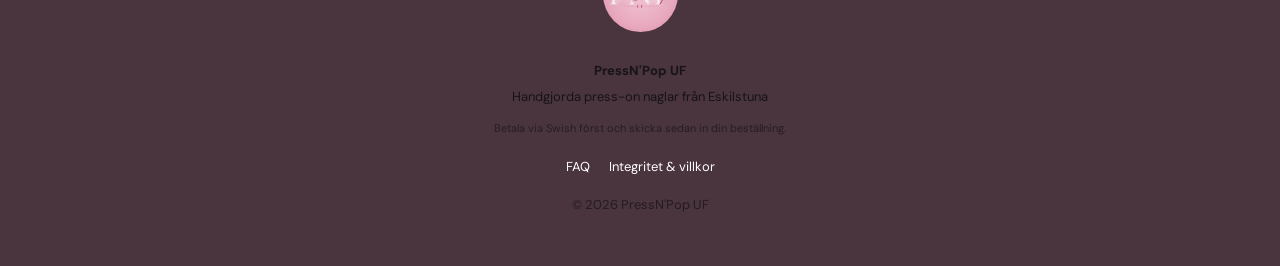
==== commit 83161843: "Add files via upload" ====
--- a/index.html
+++ b/index.html
@@ -9,13 +9,15 @@
 <link rel="preconnect" href="https://fonts.googleapis.com">
 <link rel="preconnect" href="https://fonts.gstatic.com" crossorigin>
 
-<link href="https://fonts.googleapis.com/css2?family=Alex+Brush&family=Cormorant+Garamond:ital,wght@0,400;0,500;0,600;1,400;1,500&family=DM+Sans:wght@400;500;600;700&family=Poppins:wght@400;500;600;700&display=swap" rel="stylesheet">
+<link href="https://fonts.googleapis.com/css2?family=Alex+Brush&family=Allura&family=Cormorant+Garamond:ital,wght@0,400;0,500;0,600;1,400;1,500&family=DM+Sans:wght@400;500;600;700&family=Poppins:wght@400;500;600;700&display=swap" rel="stylesheet">
 
 <link rel="stylesheet" href="style-01.css">
 
 <link rel="stylesheet" href="style-02.css" id="pressnpop-final-adjustments">
 
 <link rel="stylesheet" href="style-03.css">
+
+<link rel="stylesheet" href="style-04.css">
 </head>
 <body>
 
--- a/style-04.css
+++ b/style-04.css
@@ -0,0 +1,101 @@
+/* =========================================================
+   PRESSN'POP – lugn, klassisk skrivstil (läses in sist)
+   Byt typsnitt på ETT ställe: ändra --font-script nedan.
+   Allura laddas från Google Fonts i index.html, så att den
+   ser likadan ut på dator och mobil (tidigare föll datorn
+   tillbaka på ett annat, fulare "cursive"-typsnitt).
+========================================================= */
+:root {
+  --font-script: 'Allura', 'Snell Roundhand', 'Apple Chancery', cursive;
+  --script-pink: #a84368;
+}
+
+/* ---------- Skrivstil på alla utpekade texter ---------- */
+.logo-text,
+.hero-text h1,
+.length-guide-option > span,
+.size-shape-options button,
+.size-reference-nails .size-card > h3,
+.size-reference-toes .size-card > h3,
+.social-card h3,
+.step-title {
+  font-family: var(--font-script) !important;
+  font-style: normal !important;
+  font-weight: 400 !important;
+  letter-spacing: 0 !important;
+  text-transform: none !important;
+  text-shadow: none !important;
+  color: var(--script-pink) !important;
+}
+
+/* Logotyp i huvudmenyn */
+.logo-text {
+  font-size: clamp(32px, 3.2vw, 42px) !important;
+  line-height: 1.1 !important;
+}
+
+/* Logotyp på framsidan */
+.hero-text h1 {
+  font-size: clamp(72px, 8.5vw, 112px) !important;
+  line-height: 1.05 !important;
+}
+
+/* Medium / Short / X Short / XX Short */
+.length-guide-option > span {
+  font-size: clamp(30px, 2.8vw, 38px) !important;
+  line-height: 1.15 !important;
+}
+
+/* Formval i storleksguiden */
+.size-shape-options button {
+  font-size: clamp(24px, 2.2vw, 30px) !important;
+  line-height: 1.15 !important;
+  overflow-wrap: anywhere;
+}
+
+/* Square, Coffin, Almond Medium, Almond Short, Toes */
+.size-reference-nails .size-card > h3,
+.size-reference-toes .size-card > h3 {
+  font-size: clamp(28px, 2.5vw, 34px) !important;
+  line-height: 1.15 !important;
+  overflow-wrap: anywhere;
+}
+
+/* Instagram / TikTok */
+.social-card h3 {
+  font-size: clamp(32px, 3vw, 40px) !important;
+  line-height: 1.1 !important;
+}
+
+/* Frågorna i varje steg, t.ex. "1. Välj basfärg" */
+.step-title {
+  font-size: clamp(28px, 2.6vw, 34px) !important;
+  line-height: 1.2 !important;
+  margin-bottom: 18px;
+}
+
+/* ---------- Samma stil som "Välj vad du vill mäta" ----------
+   (klassisk serif, svart, ingen skrivstil) */
+.size-step > h3,
+.size-result-heading h3 {
+  font-family: 'Cormorant Garamond', serif !important;
+  font-style: normal !important;
+  font-weight: 600 !important;
+  font-size: clamp(25px, 2.6vw, 32px) !important;
+  line-height: 1.2 !important;
+  letter-spacing: -.02em !important;
+  color: #171417 !important;
+  margin: 4px 0 8px !important;
+}
+
+/* ---------- Mobil ---------- */
+@media (max-width: 600px) {
+  .logo-text { font-size: 32px !important; }
+  .hero-text h1 { font-size: clamp(66px, 17vw, 90px) !important; }
+  .length-guide-option > span { font-size: 32px !important; }
+  .size-shape-options button { font-size: clamp(20px, 5vw, 25px) !important; }
+  .size-reference-nails .size-card > h3,
+  .size-reference-toes .size-card > h3 { font-size: 30px !important; }
+  .social-card h3 { font-size: 34px !important; }
+  .step-title { font-size: 30px !important; }
+}
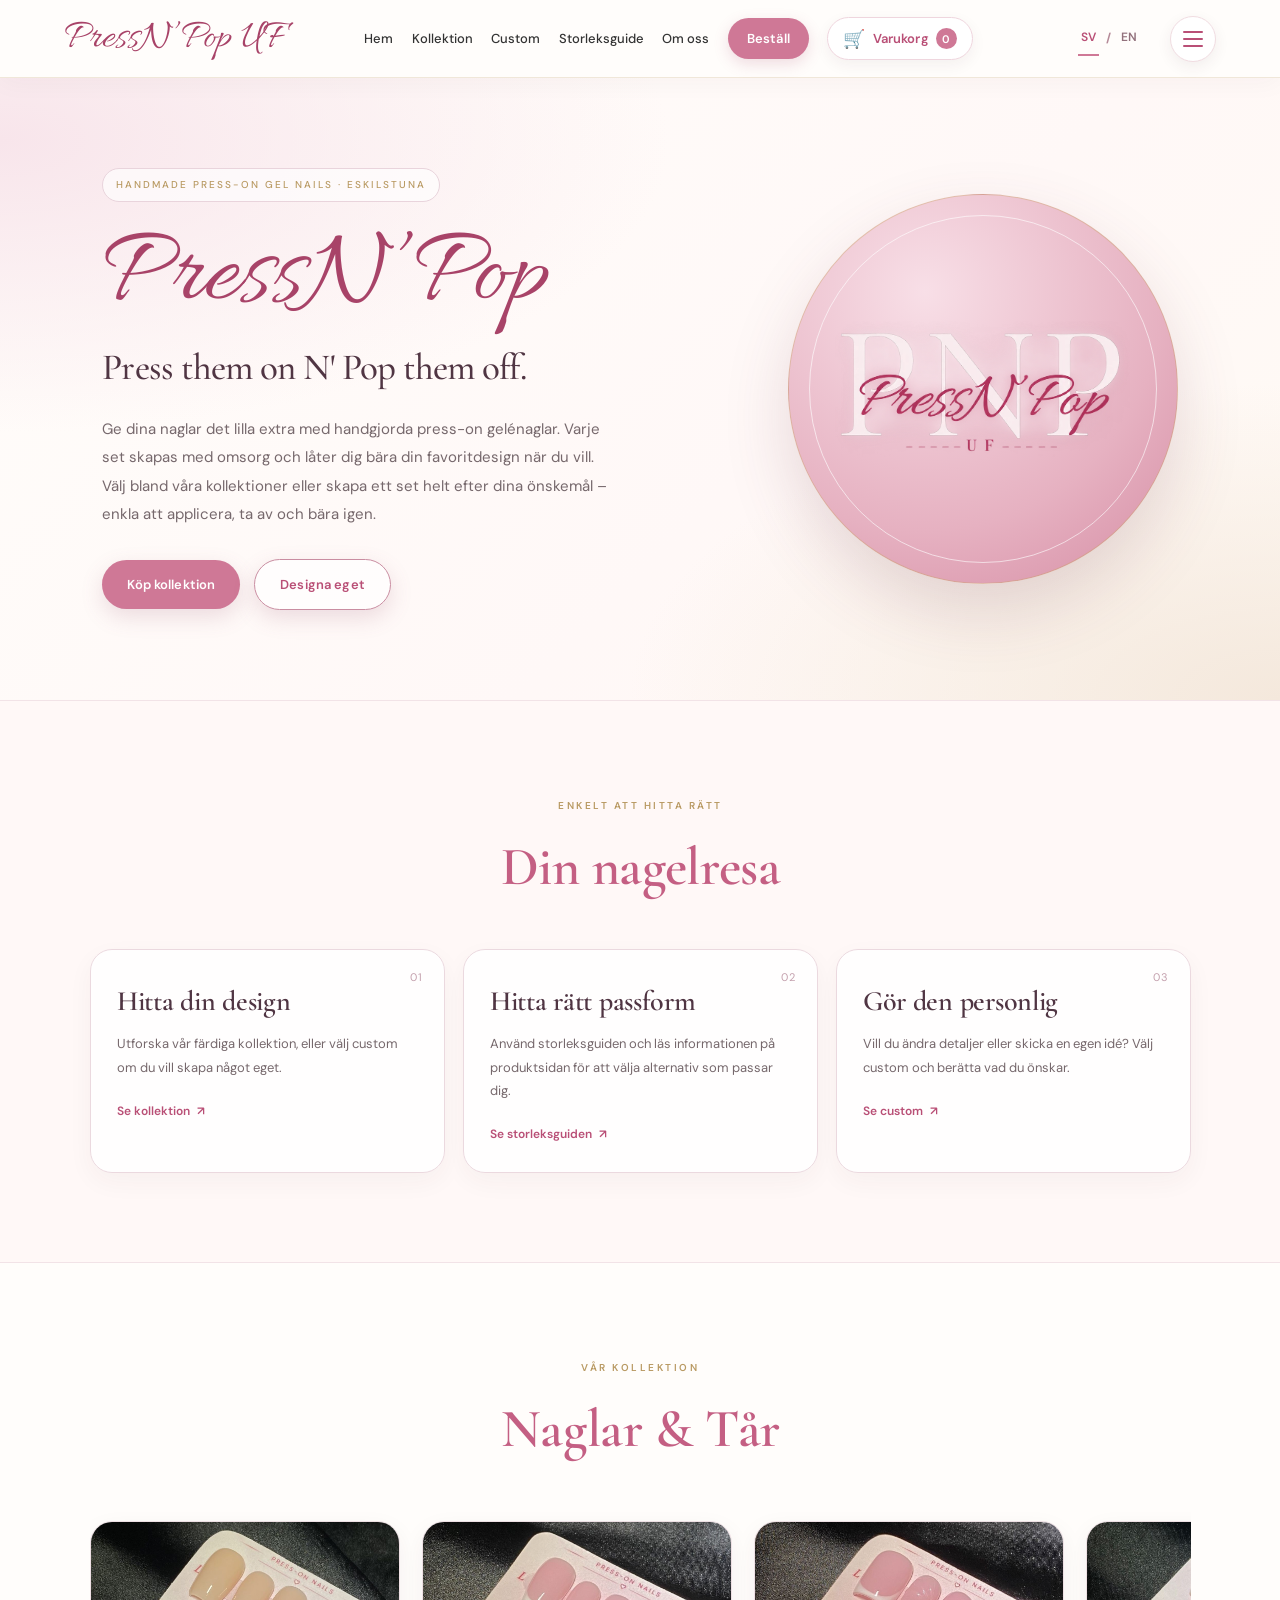
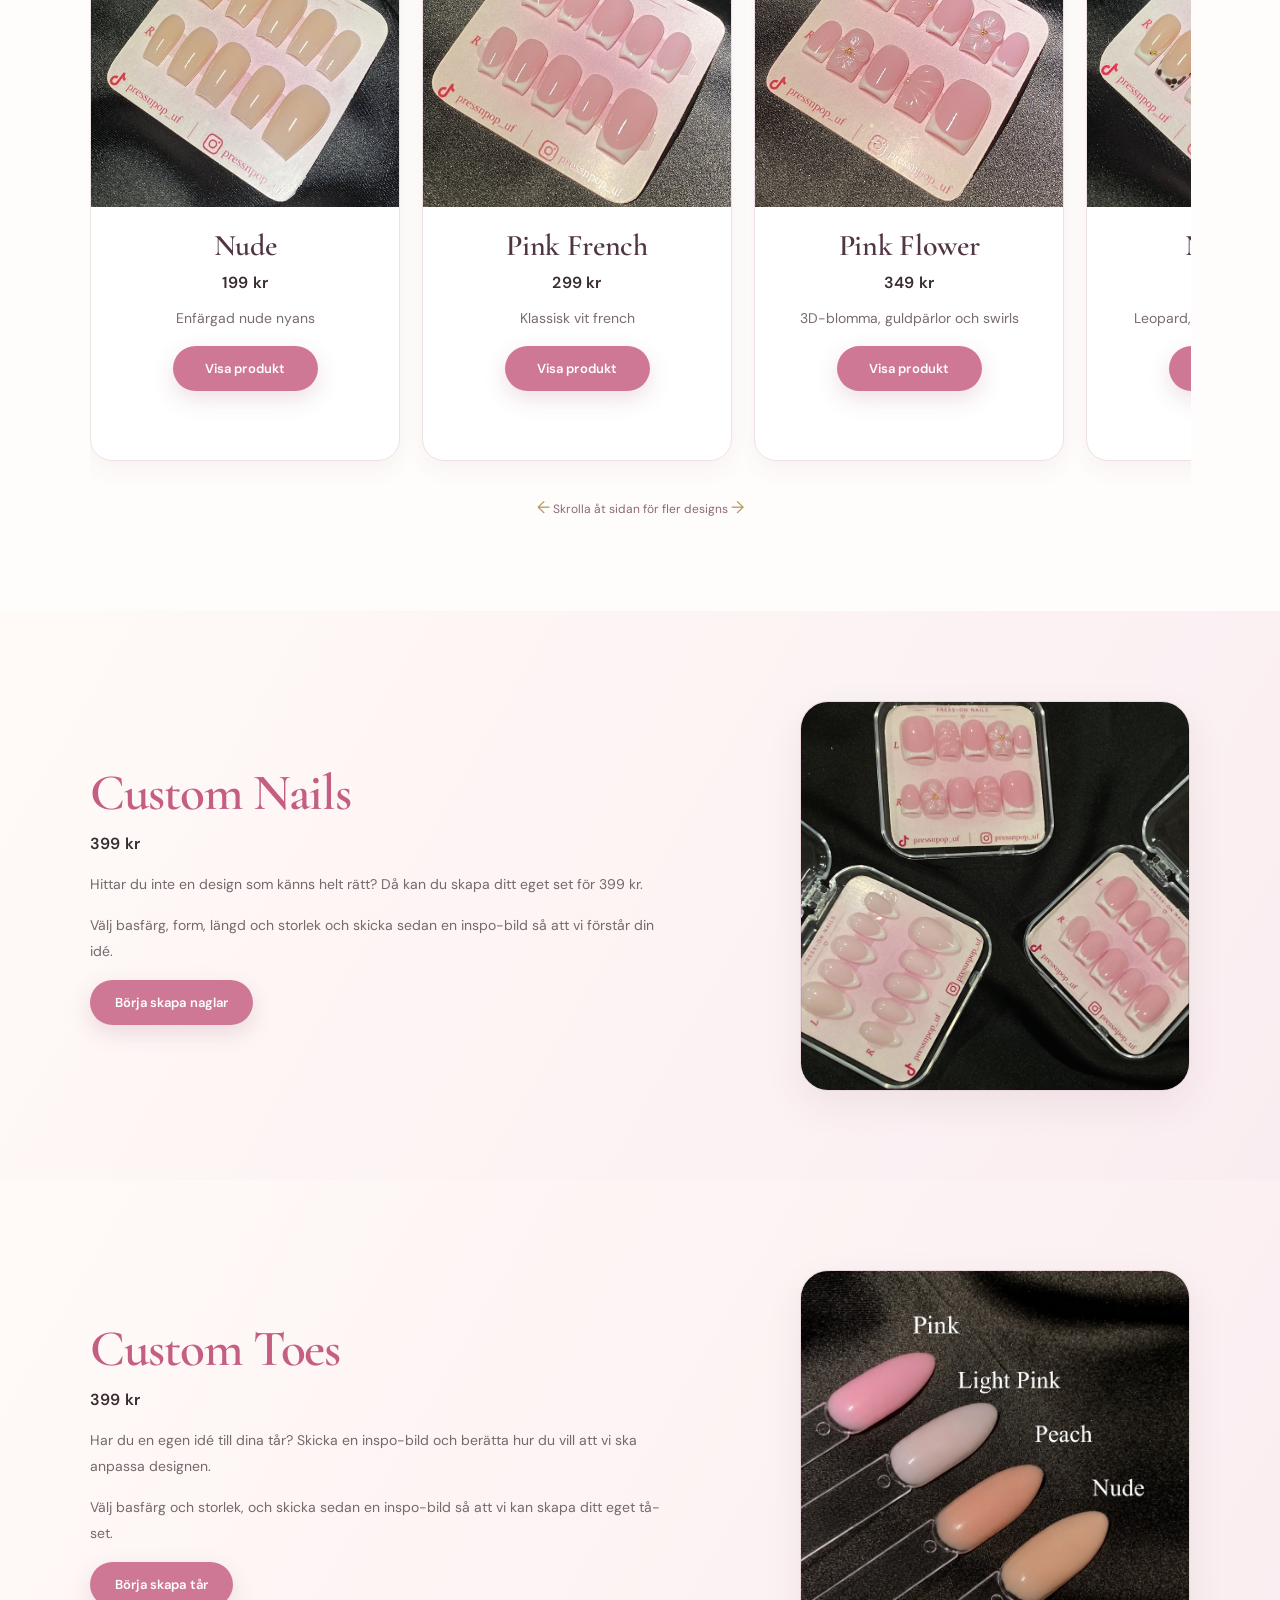
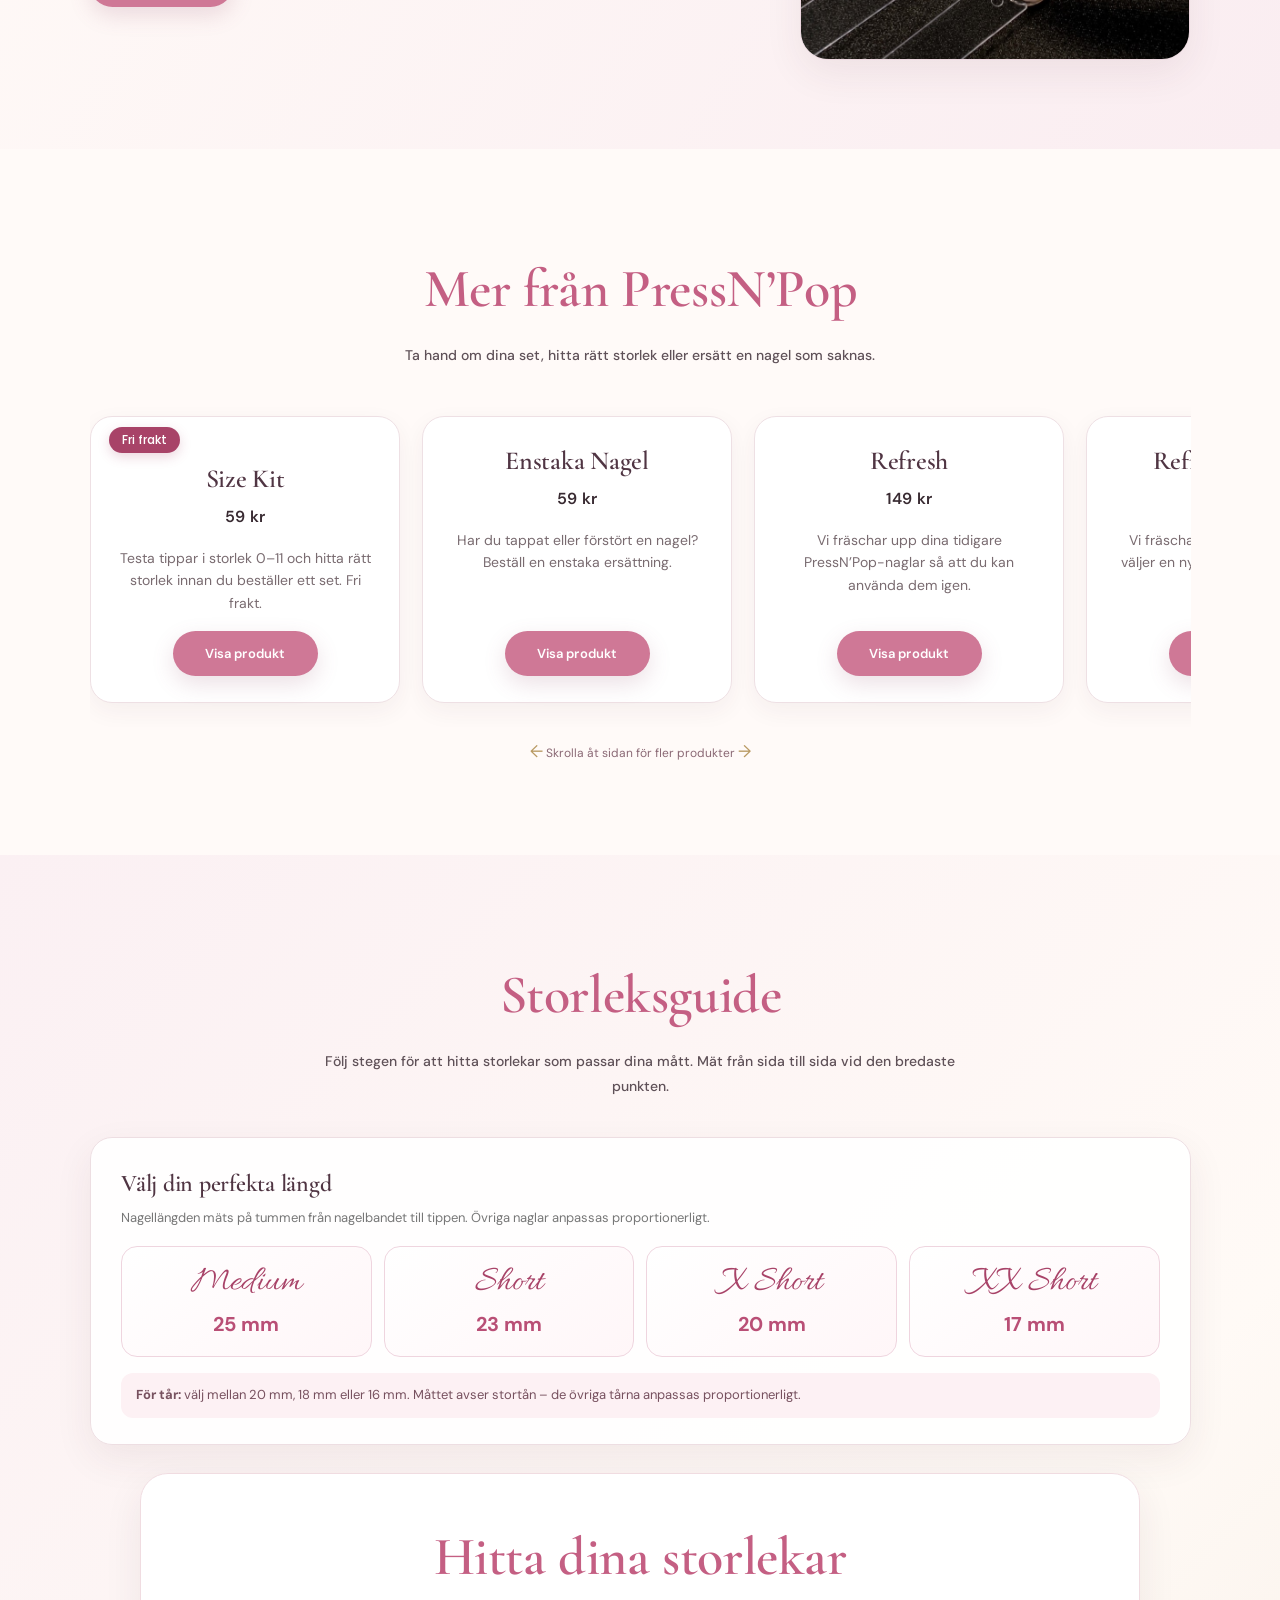
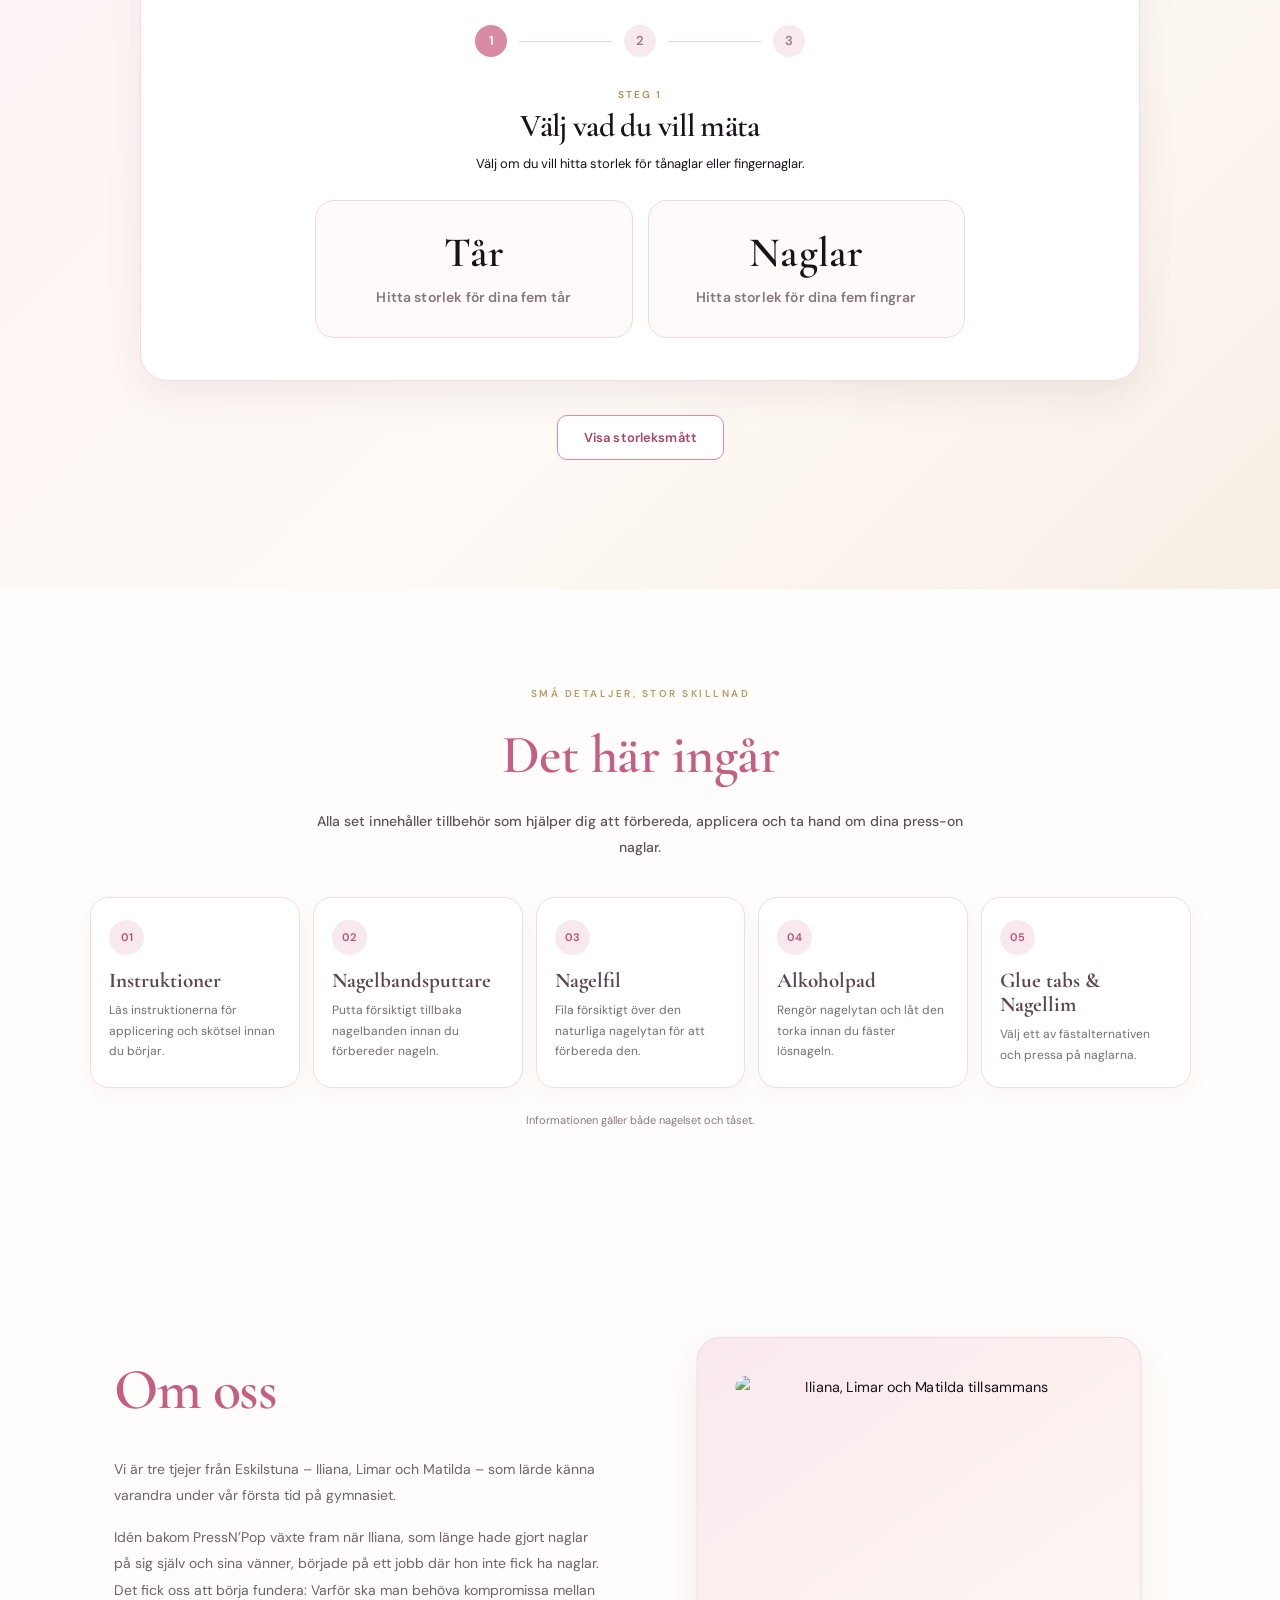
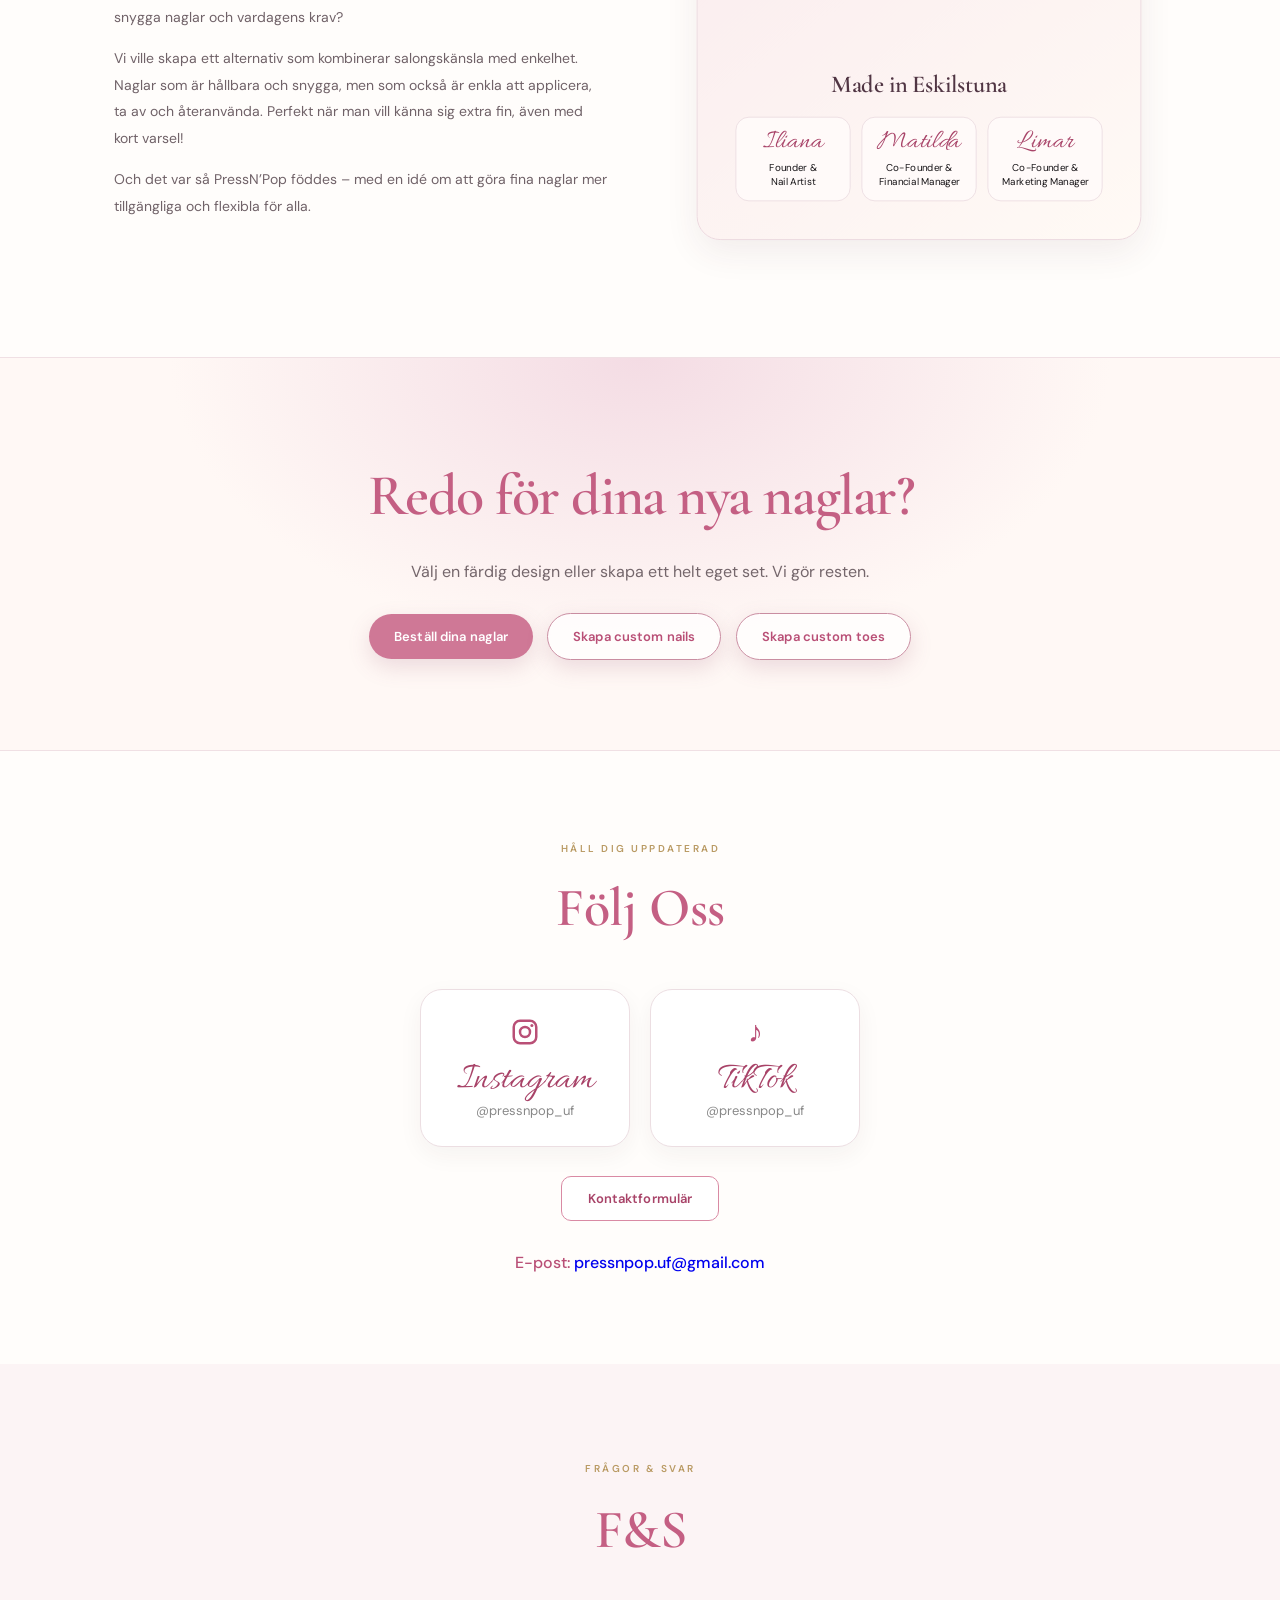
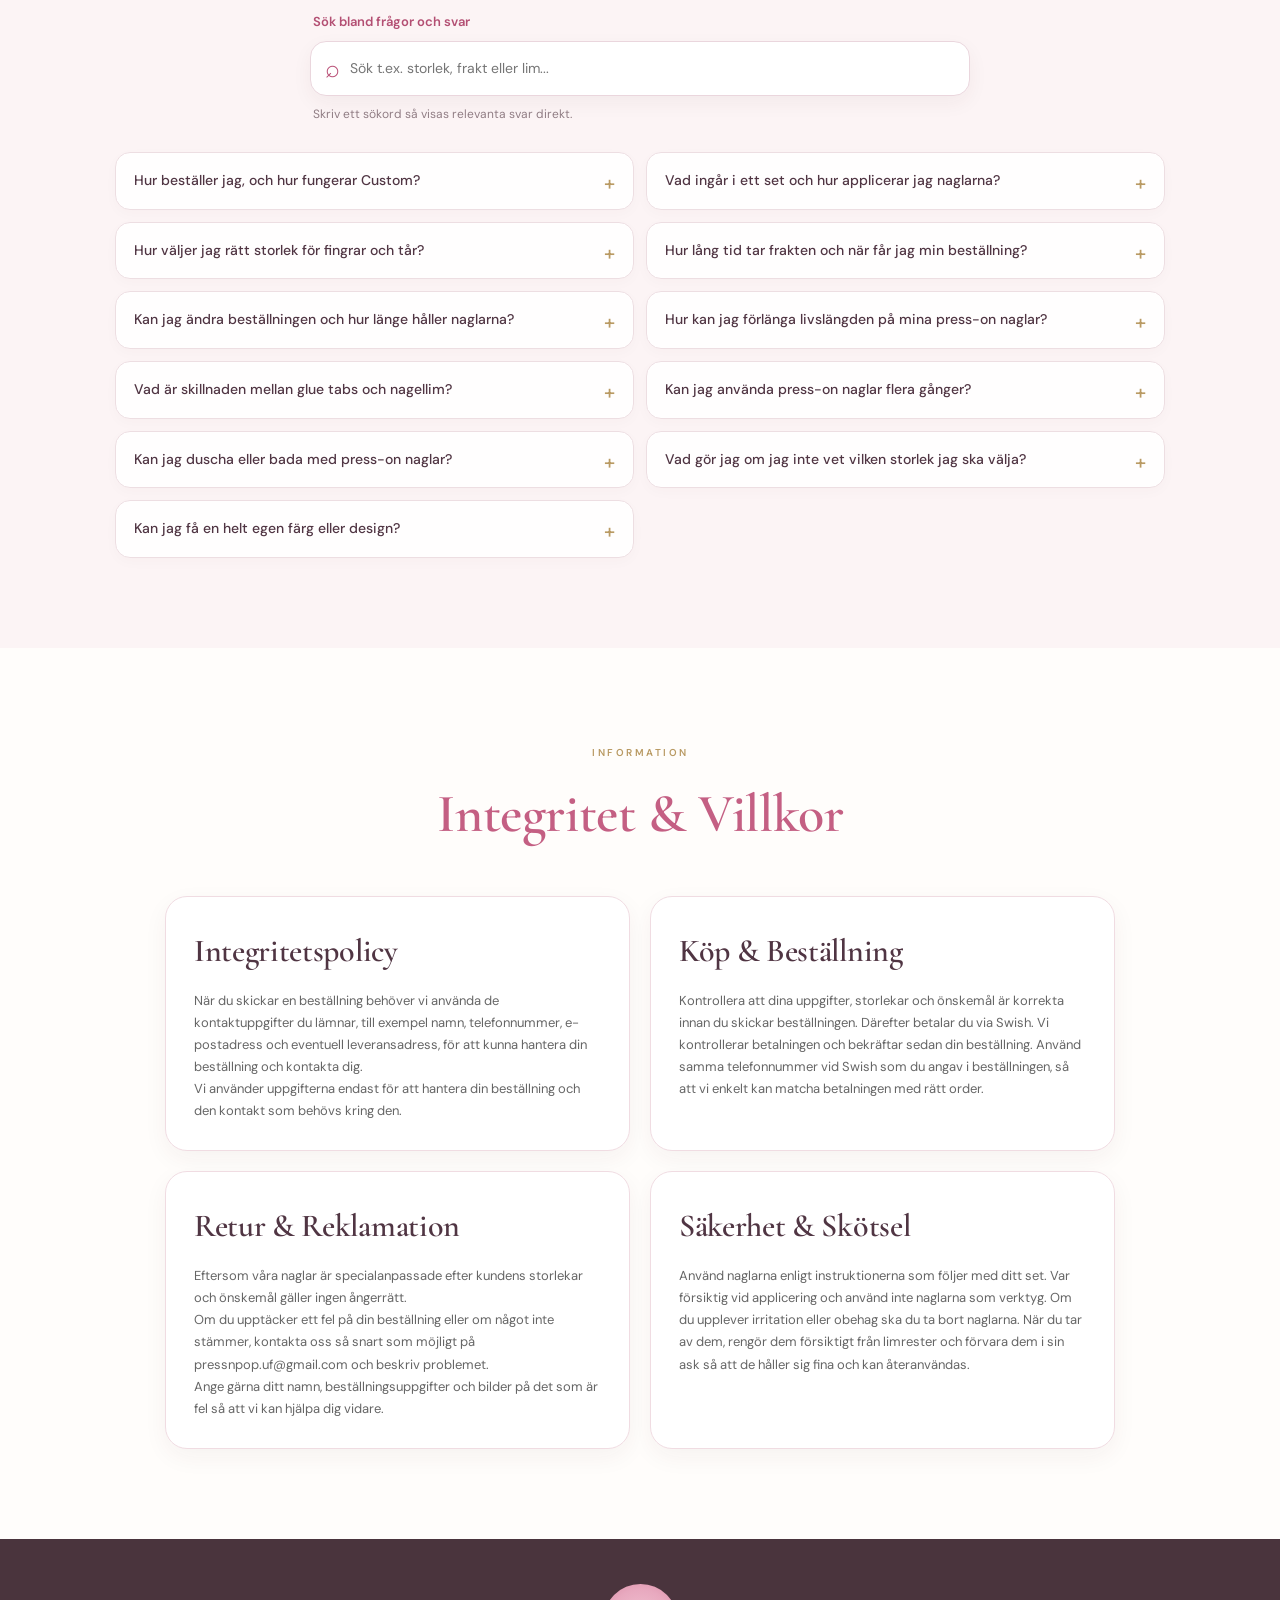
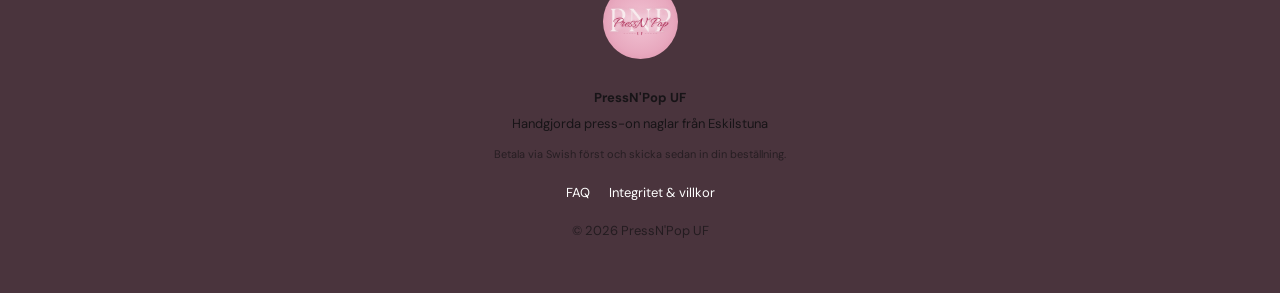
==== commit f9960cad: "Rename index (7).html to index.html" ====
--- a/index.html
+++ b/index.html
@@ -36,6 +36,7 @@
     <a href="#hem">Hem</a>
     <a href="#naglar">Kollektion</a>
     <a href="#custom">Custom</a>
+    <a href="#storlek">Storleksguide</a>
     <a href="#omoss">Om oss</a>
 
     <a href="#bestall" class="bestall-knapp">
@@ -626,13 +627,13 @@
             </div>
 
             <div class="founder">
+                <strong>Matilda</strong>
+                <span>Co-Founder &amp;<br>Financial Manager</span>
+            </div>
+
+            <div class="founder">
                 <strong>Limar</strong>
                 <span>Co-Founder &amp;<br>Marketing Manager</span>
-            </div>
-
-            <div class="founder">
-                <strong>Matilda</strong>
-                <span>Co-Founder &amp;<br>Financial Manager</span>
             </div>
 
         </div>
--- a/style-04.css
+++ b/style-04.css
@@ -88,14 +88,95 @@
   margin: 4px 0 8px !important;
 }
 
+
+/* ---------- French Toes på produktkortet: samma stil som "Nude Leo" ---------- */
+.nagel-info h3 .toe-name,
+.nagel-info h3 .toe-label {
+  font-family: inherit !important;
+  font-size: inherit !important;
+  font-weight: inherit !important;
+  font-style: inherit !important;
+  letter-spacing: inherit !important;
+  text-transform: inherit !important;
+  color: inherit !important;
+  line-height: inherit !important;
+  display: inline !important;
+}
+.nagel-info h3 .toe-label { margin-left: .25em !important; }
+
+/* ---------- Namn på grundarna + "Utforska PressN'Pop": skrivstil som logotypen ---------- */
+.founder strong,
+.site-detail-menu-heading {
+  font-family: var(--font-script) !important;
+  font-style: normal !important;
+  font-weight: 400 !important;
+  letter-spacing: 0 !important;
+  text-transform: none !important;
+  color: var(--script-pink) !important;
+}
+.founder strong {
+  display: block;
+  font-size: clamp(30px, 3vw, 38px) !important;
+  line-height: 1.1 !important;
+  margin-bottom: 2px;
+}
+.site-detail-menu-heading {
+  font-size: 34px !important;
+  line-height: 1.1 !important;
+}
+
+
+/* ---------- Grundarnas rutor: namnen ryms alltid inom rutan ---------- */
+.founders .founder { padding: 12px 6px !important; overflow: hidden; }
+.founders .founder strong {
+  font-size: clamp(22px, 2.4vw, 30px) !important;
+  white-space: nowrap;
+  overflow: hidden;
+  text-overflow: clip;
+}
+
+/* ---------- Formval i storleksguiden: namnen på en rad ---------- */
+.size-shape-options {
+  display: grid !important;
+  grid-template-columns: repeat(2, minmax(0, 1fr)) !important;
+  max-width: 460px !important;
+  gap: 10px !important;
+}
+.size-shape-options button {
+  white-space: nowrap !important;
+  overflow-wrap: normal !important;
+  word-break: normal !important;
+  min-width: 0 !important;
+  min-height: 64px !important;
+  padding: 10px 6px !important;
+  font-size: clamp(20px, 5.2vw, 26px) !important;
+  line-height: 1.1 !important;
+  display: flex; align-items: center; justify-content: center;
+}
+
+
+/* ---------- Val av Tår / Naglar: större text i rutorna ---------- */
+.size-kind-button > strong {
+  font-size: clamp(32px, 3.4vw, 42px) !important;
+  line-height: 1.15 !important;
+}
+.size-kind-button > small {
+  font-size: 14px !important;
+}
+.size-kind-button { gap: 10px !important; padding-top: 28px !important; padding-bottom: 28px !important; }
+
 /* ---------- Mobil ---------- */
 @media (max-width: 600px) {
   .logo-text { font-size: 32px !important; }
   .hero-text h1 { font-size: clamp(66px, 17vw, 90px) !important; }
   .length-guide-option > span { font-size: 32px !important; }
-  .size-shape-options button { font-size: clamp(20px, 5vw, 25px) !important; }
+  .size-shape-options button { font-size: clamp(19px, 5.4vw, 24px) !important; }
   .size-reference-nails .size-card > h3,
   .size-reference-toes .size-card > h3 { font-size: 30px !important; }
   .social-card h3 { font-size: 34px !important; }
   .step-title { font-size: 30px !important; }
+  .founders .founder strong { font-size: clamp(19px, 5.6vw, 24px) !important; }
+  .site-detail-menu-heading { font-size: 30px !important; }
+  .size-kind-button > strong { font-size: 30px !important; }
+  .size-kind-button > small { font-size: 12px !important; }
 }
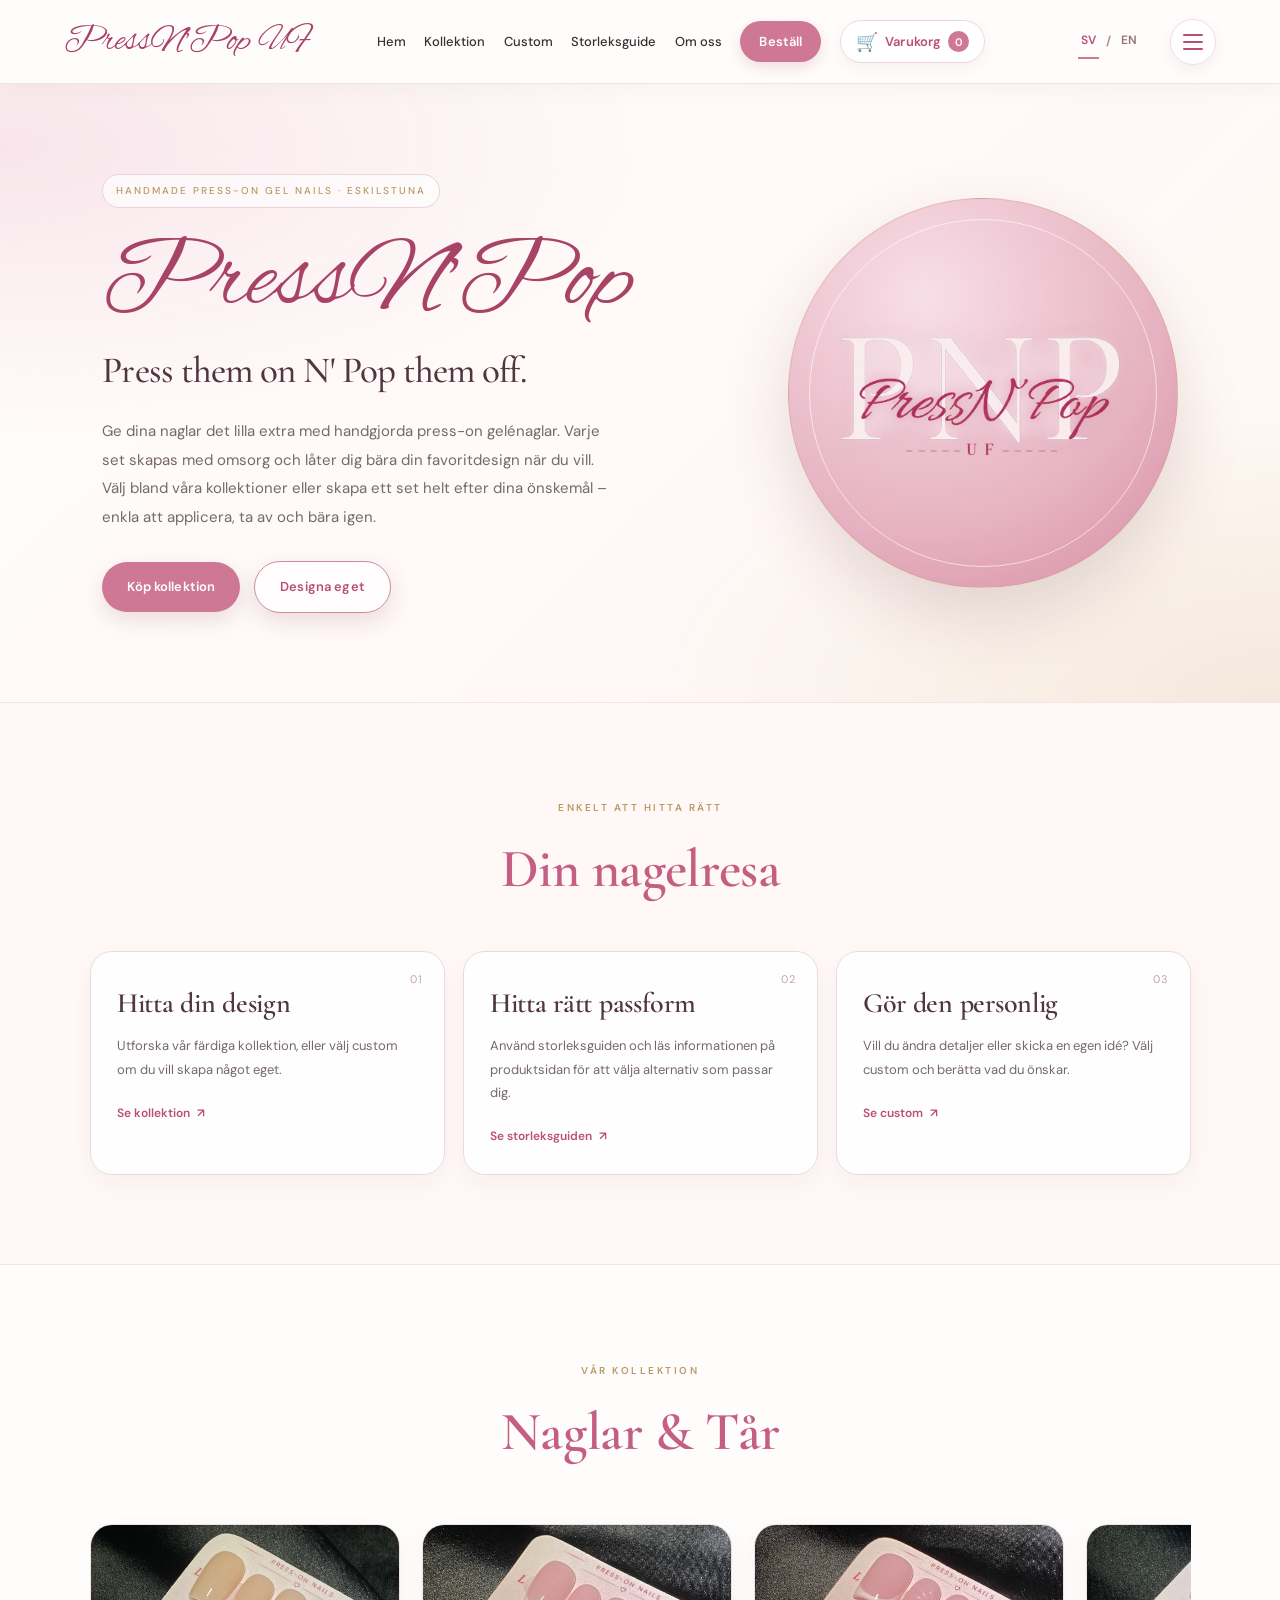
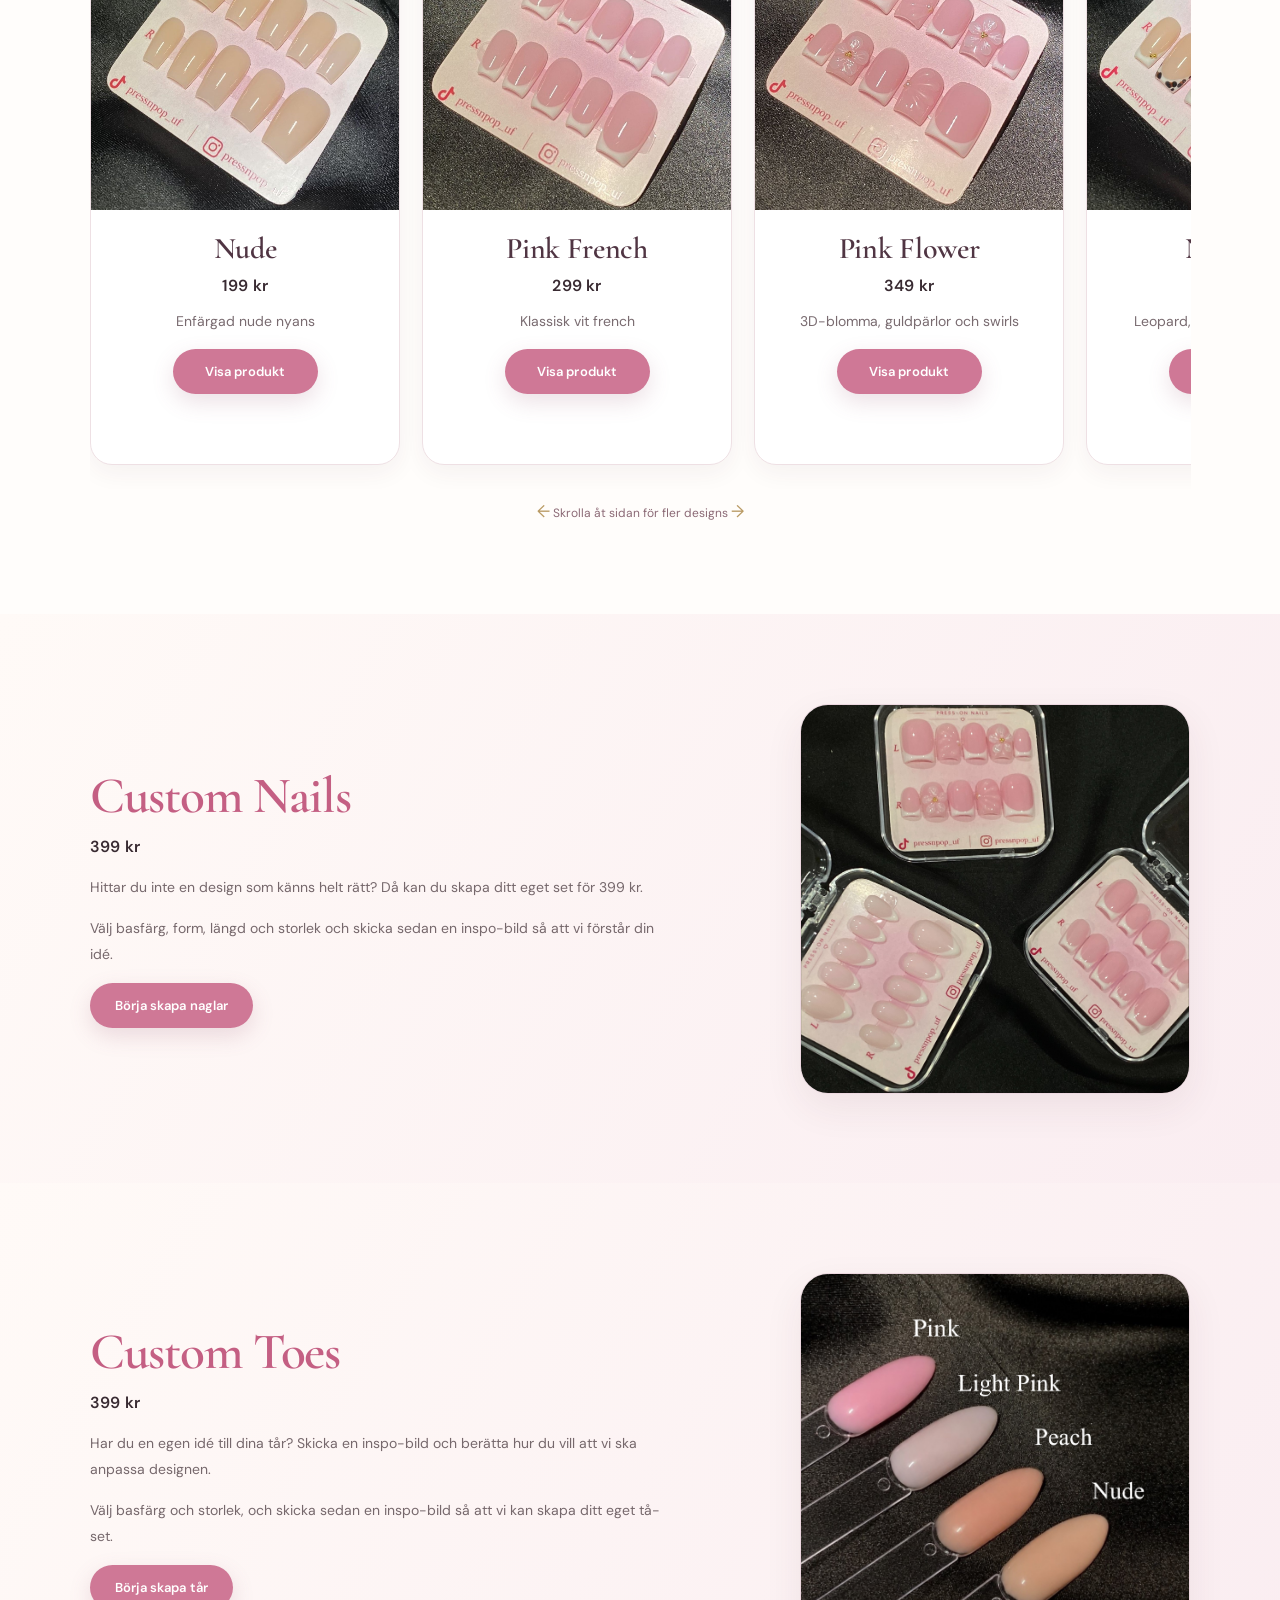
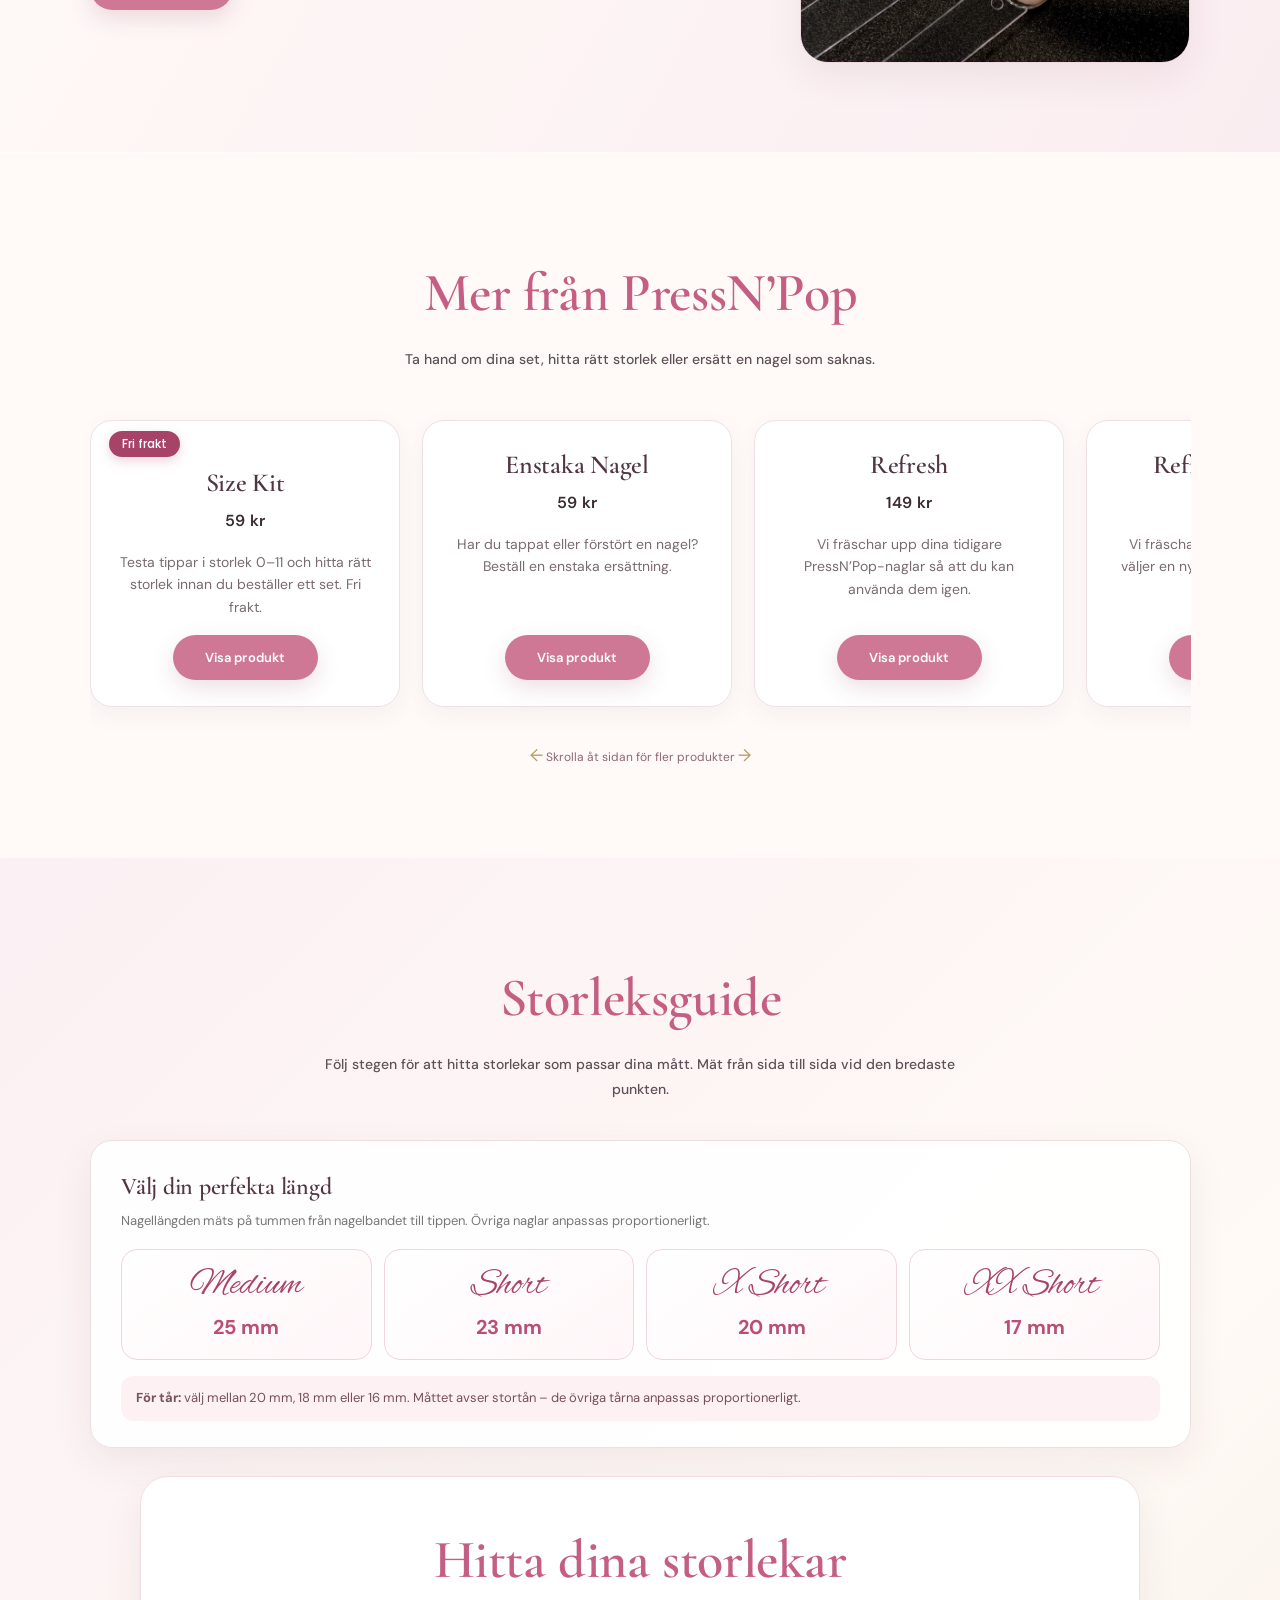
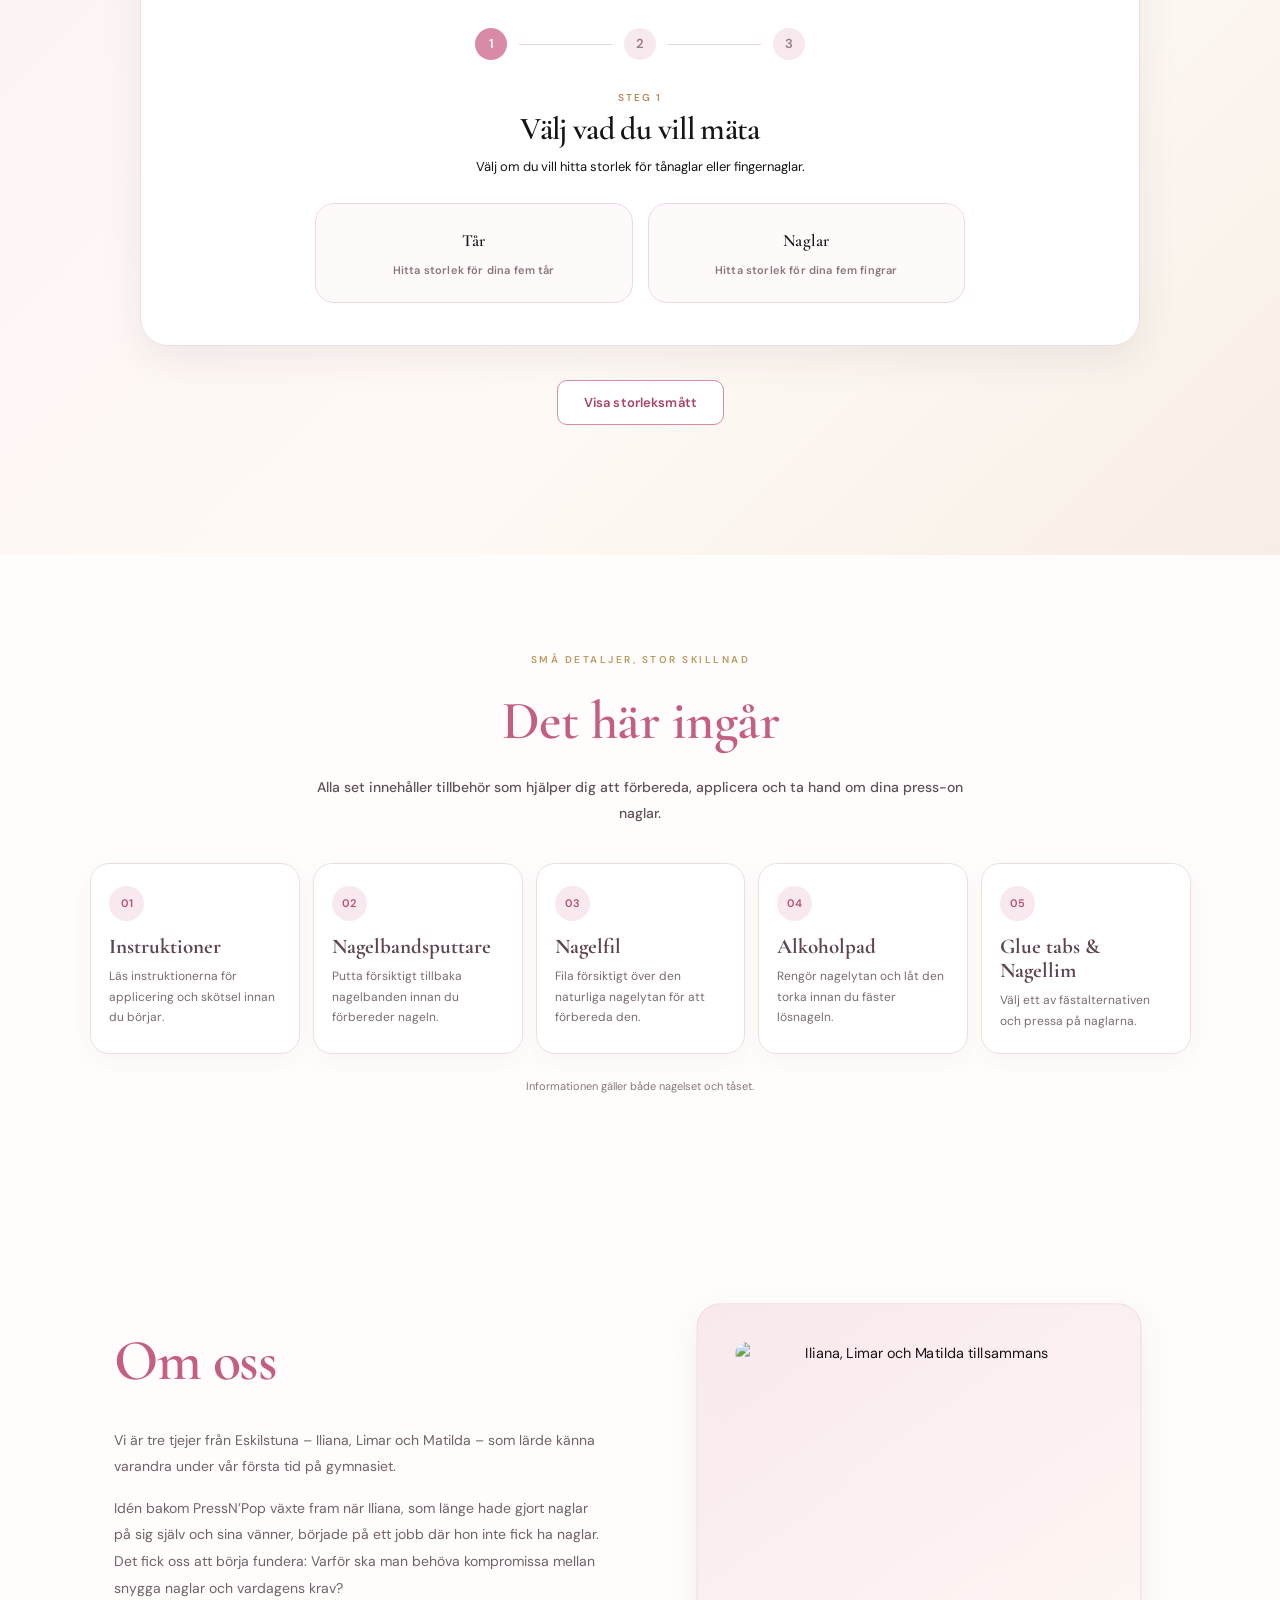
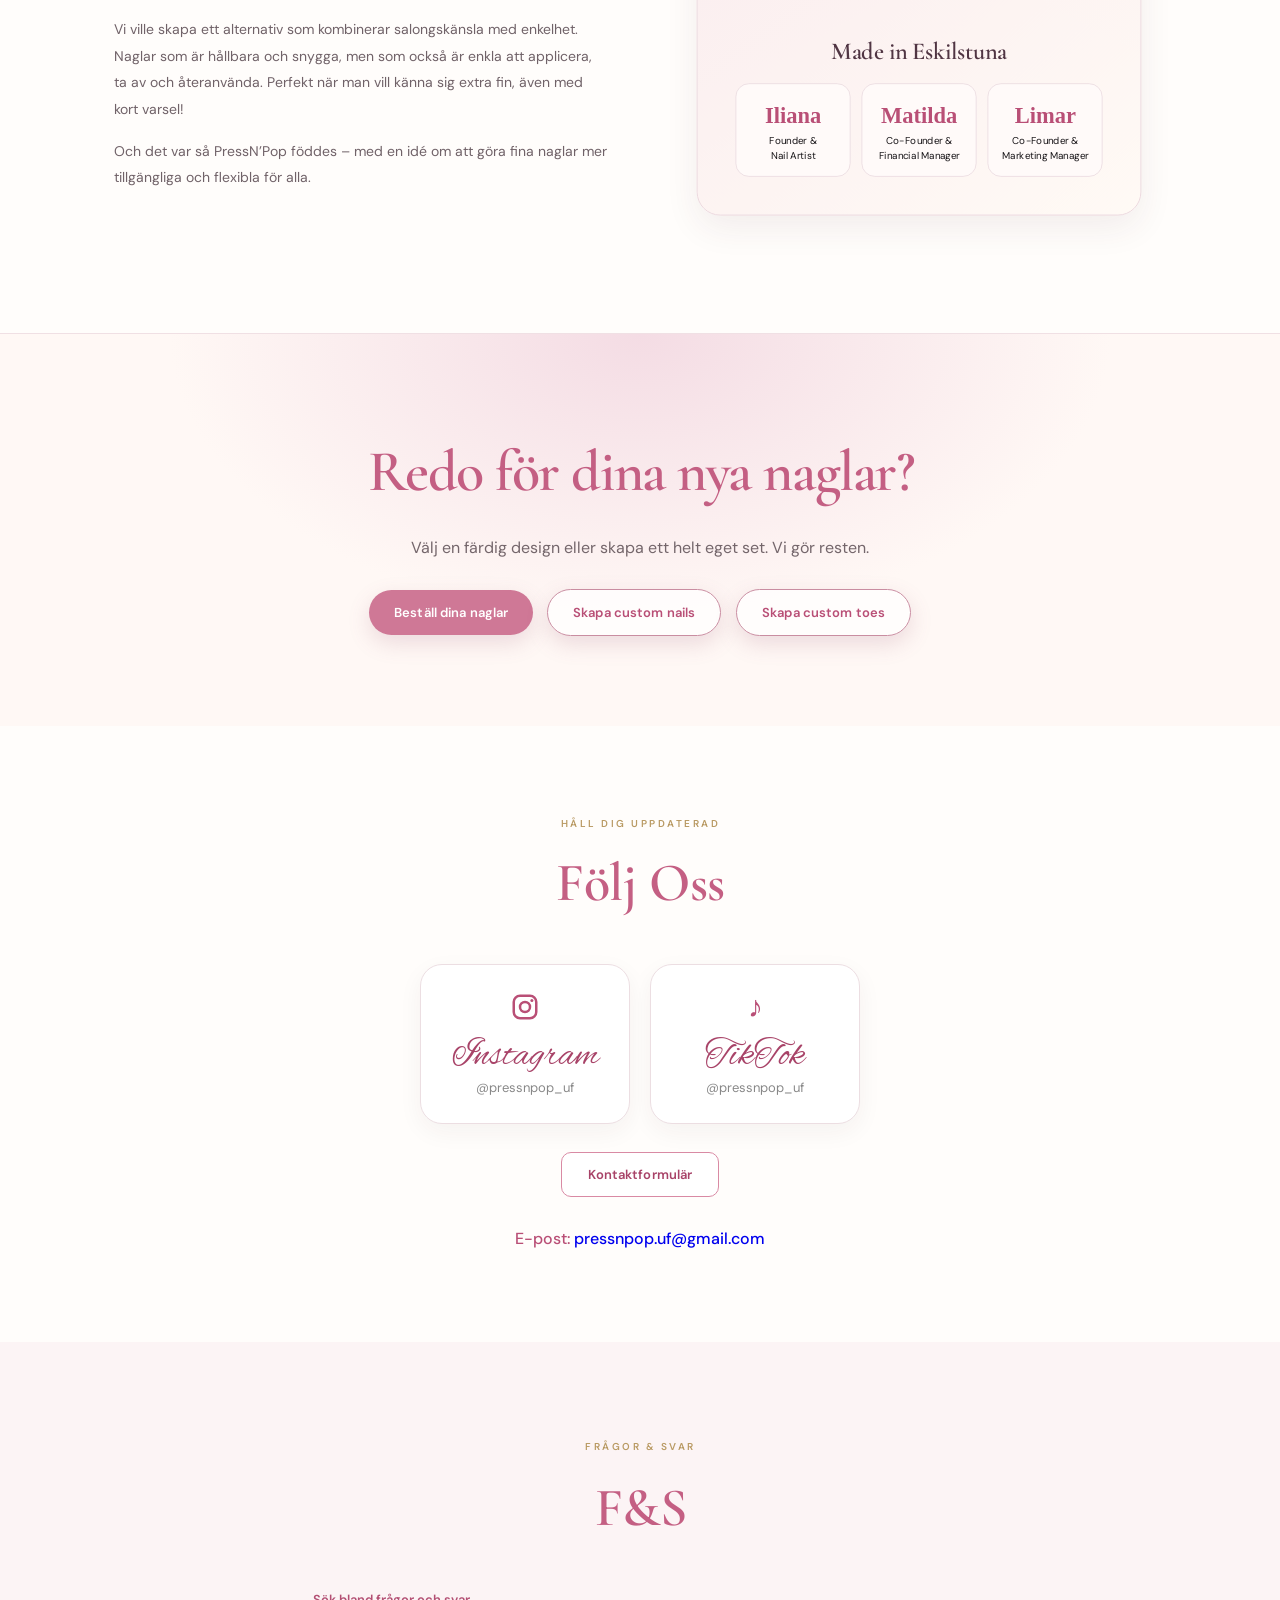
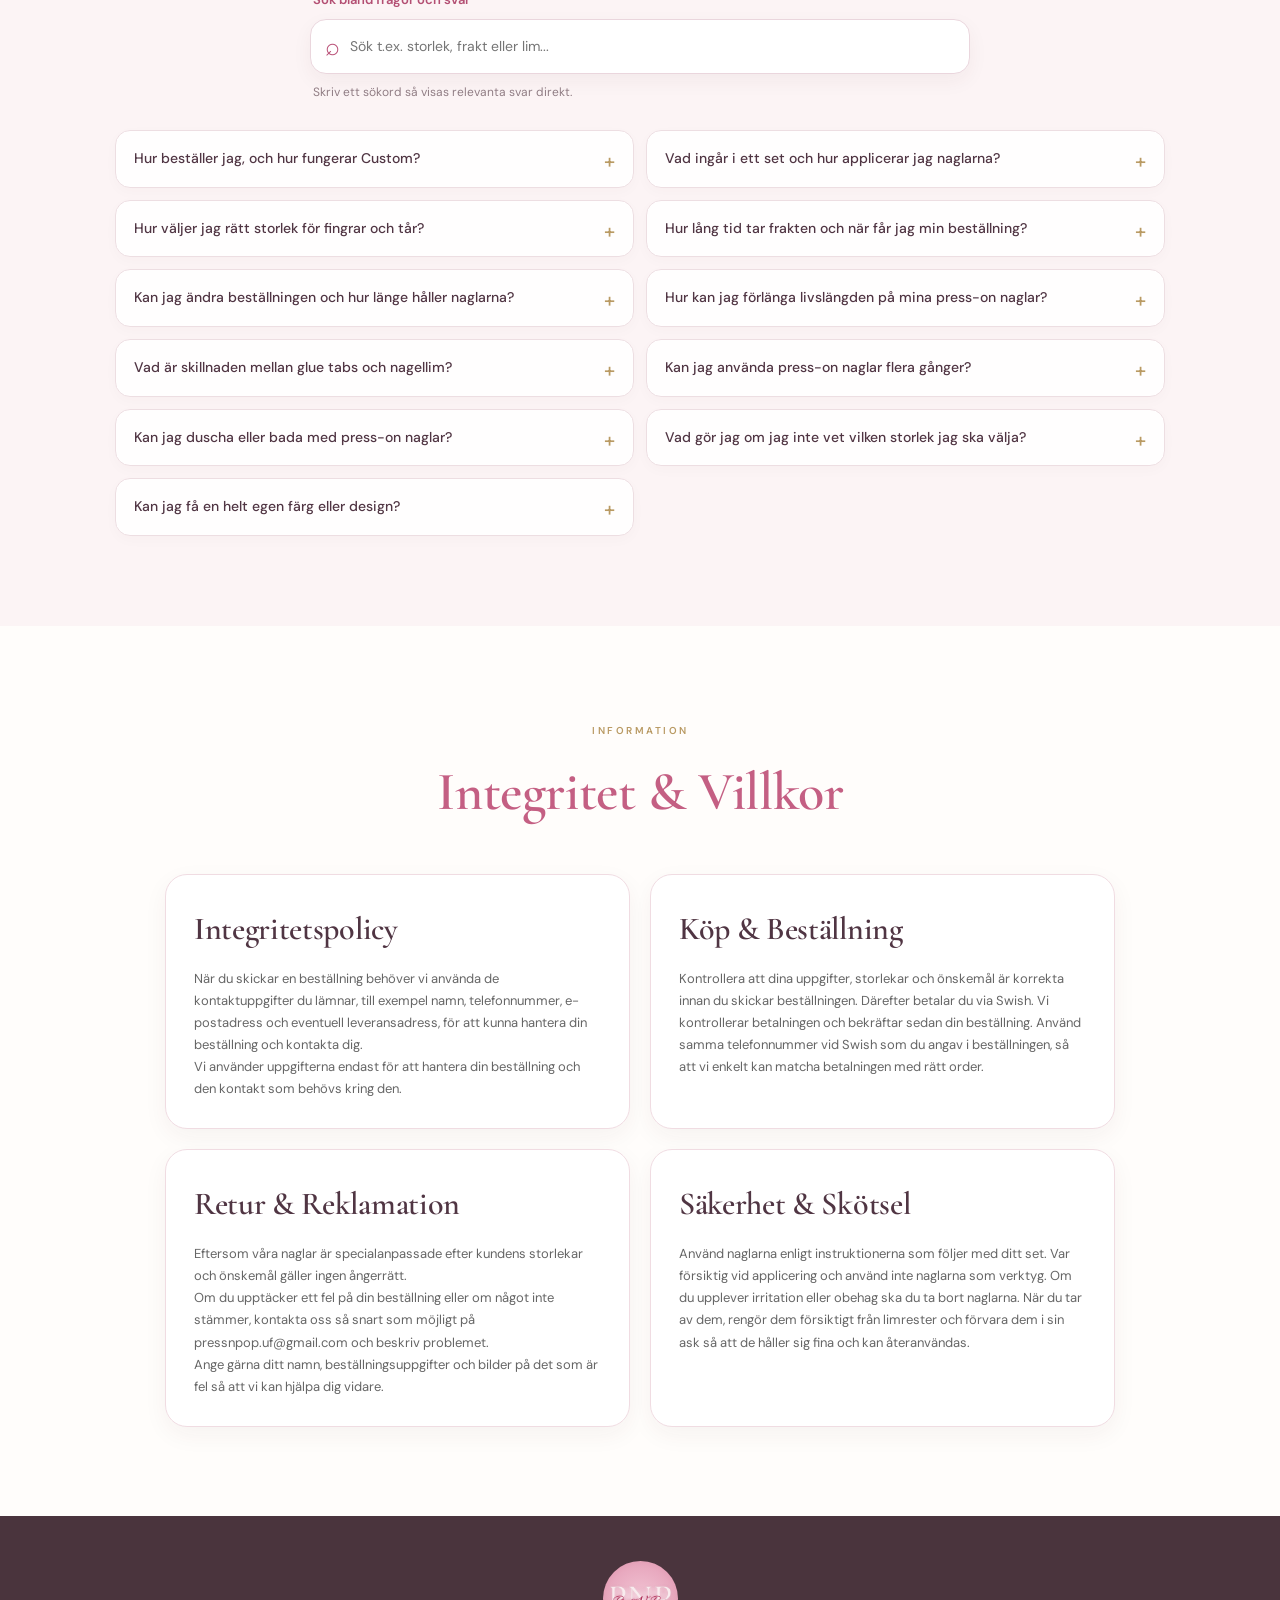
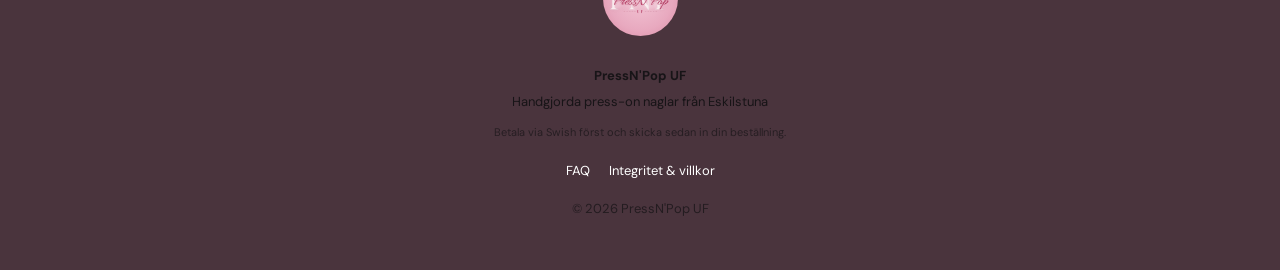
==== commit 0b2961b0: "Rename index (8).html to index.html" ====
--- a/index.html
+++ b/index.html
@@ -1164,7 +1164,7 @@
                     Fortsätt shoppa
                 </button>
                 <button class="knapp" type="button" onclick="checkoutCart()">
-                    Gå till betalning
+                    Nästa →
                 </button>
             </div>
 
